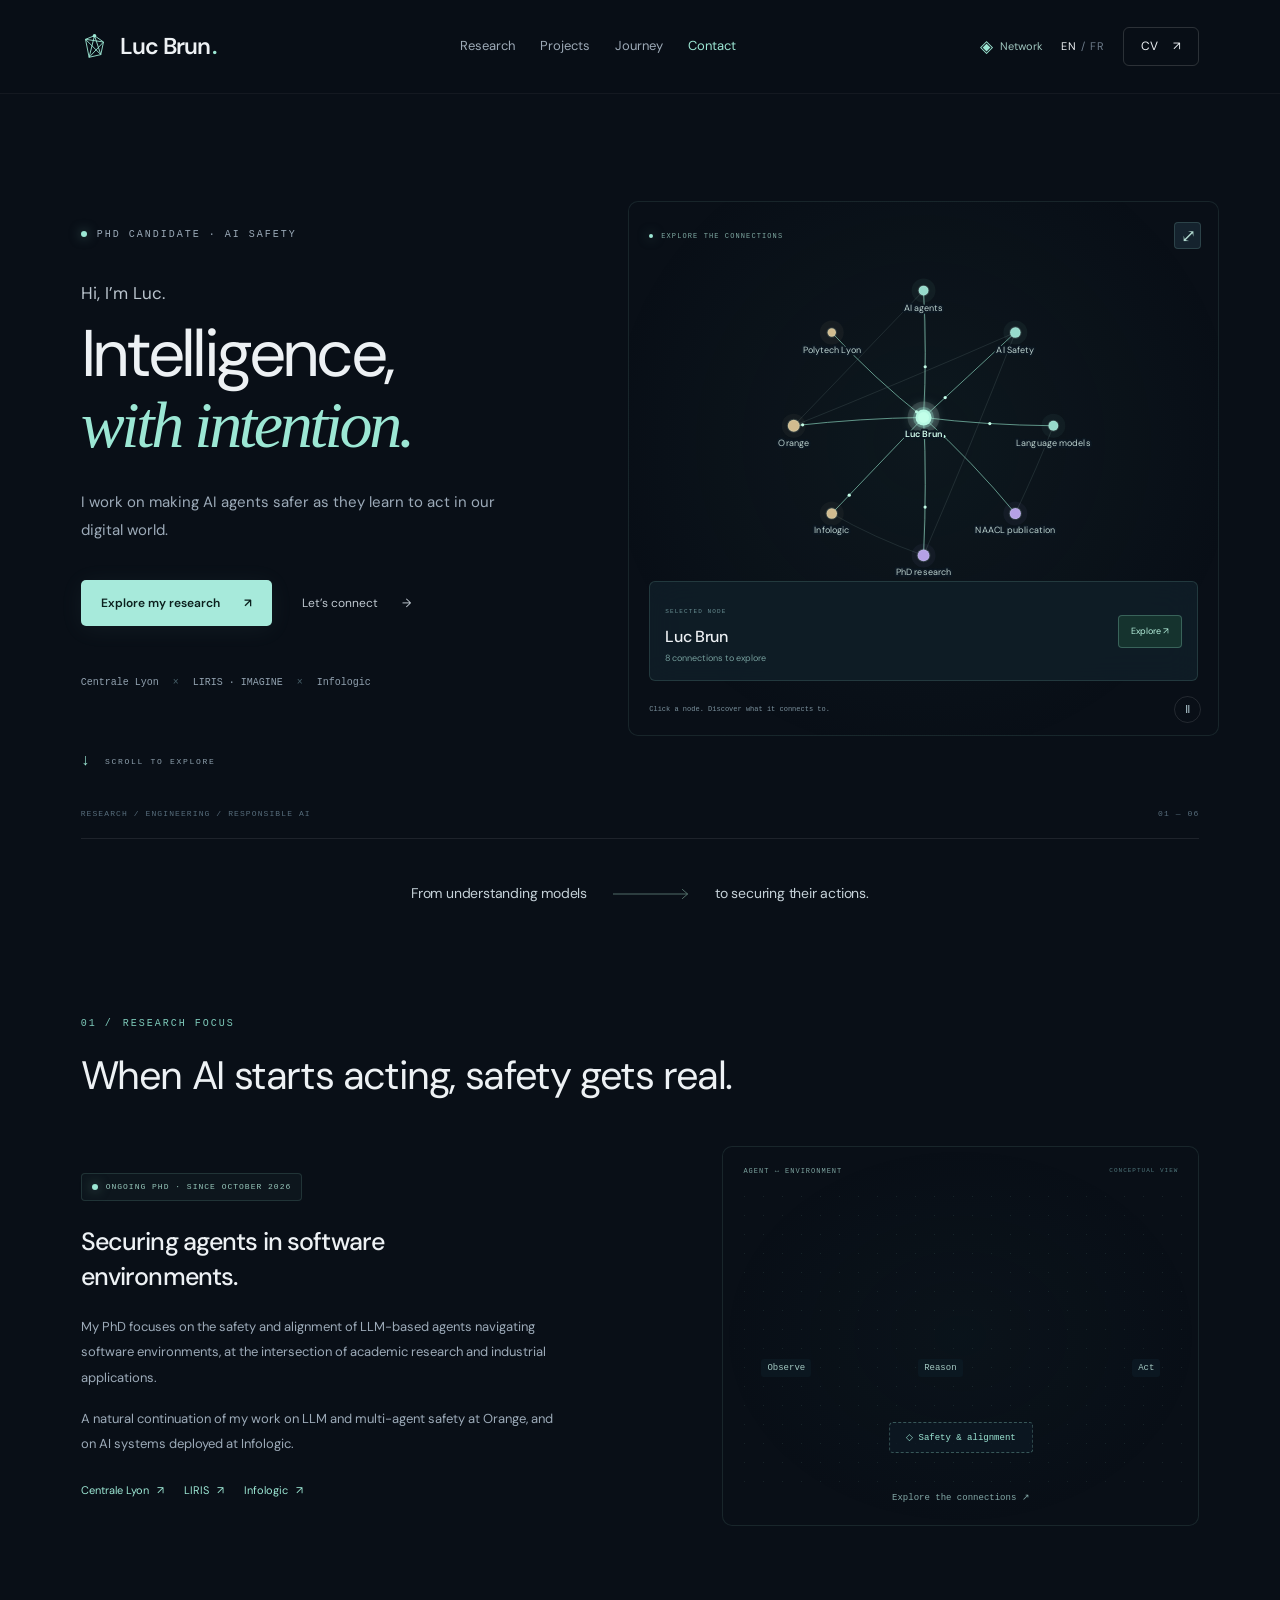
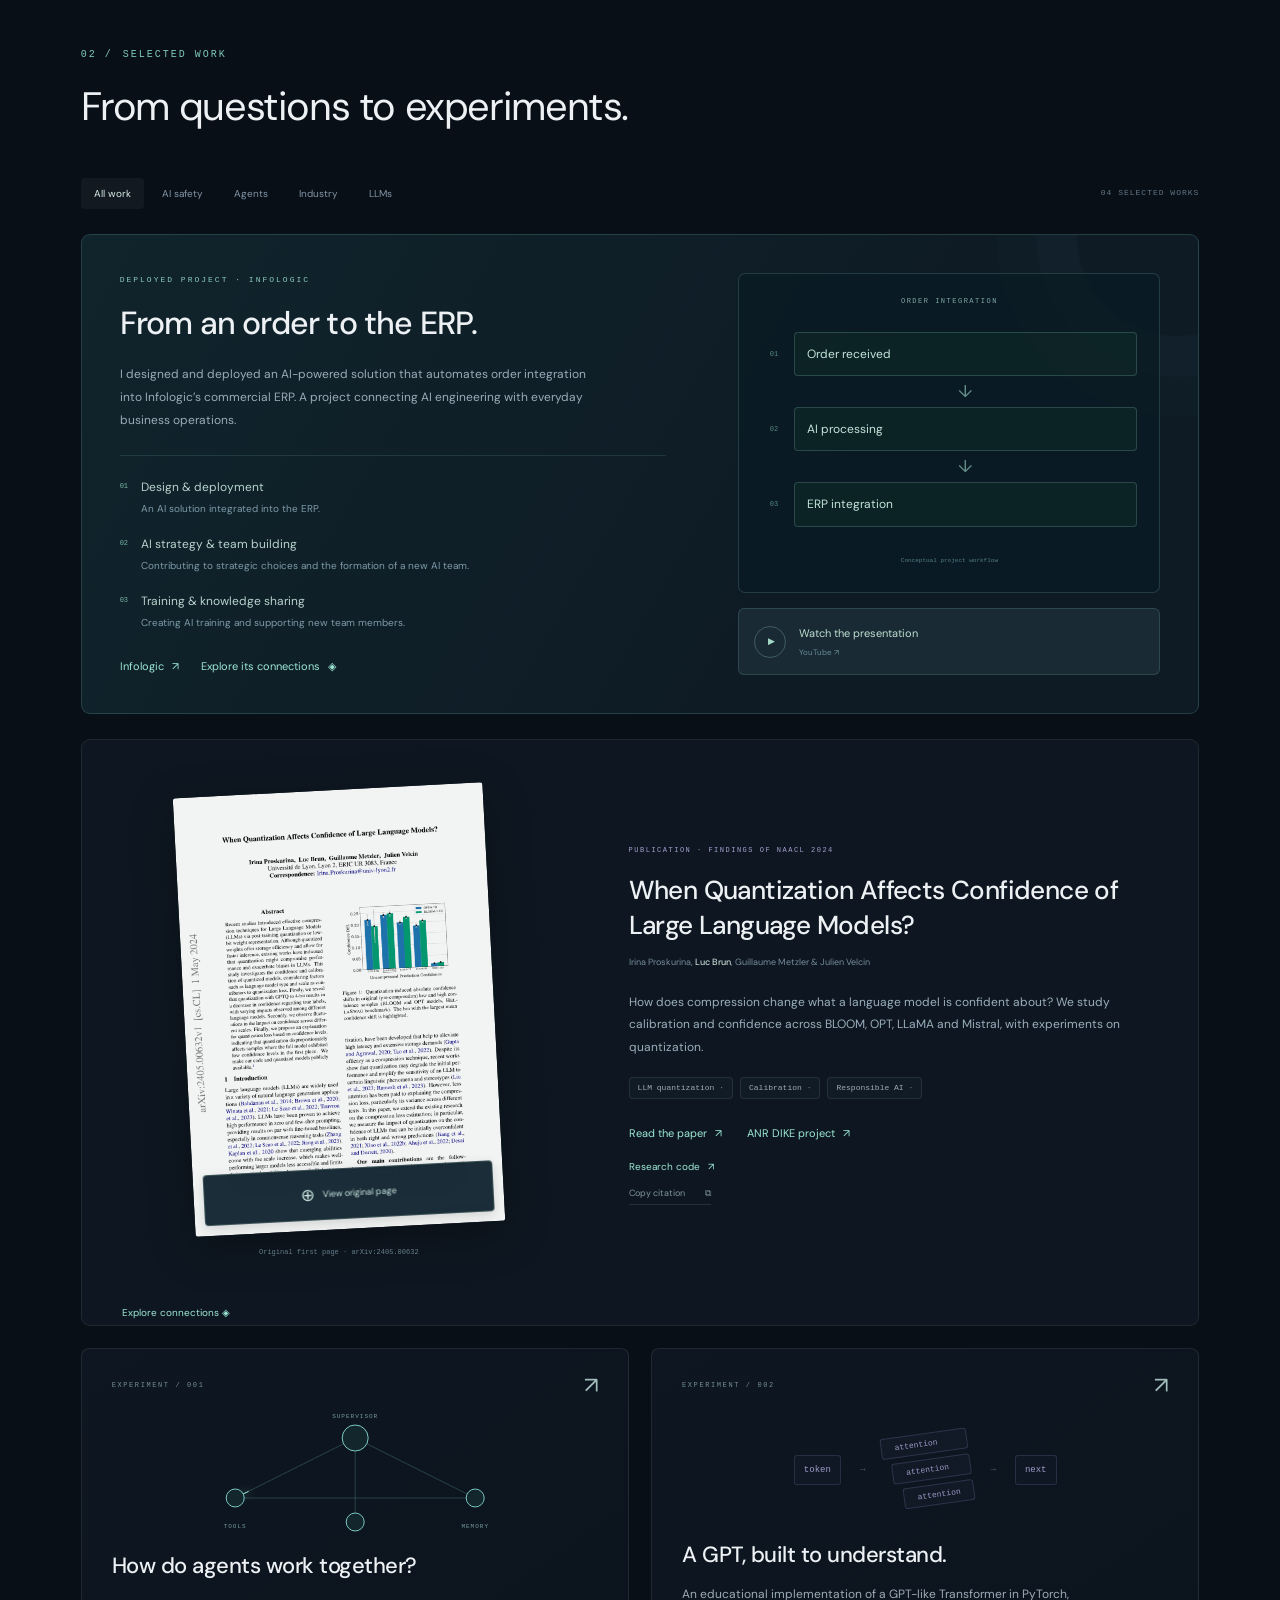
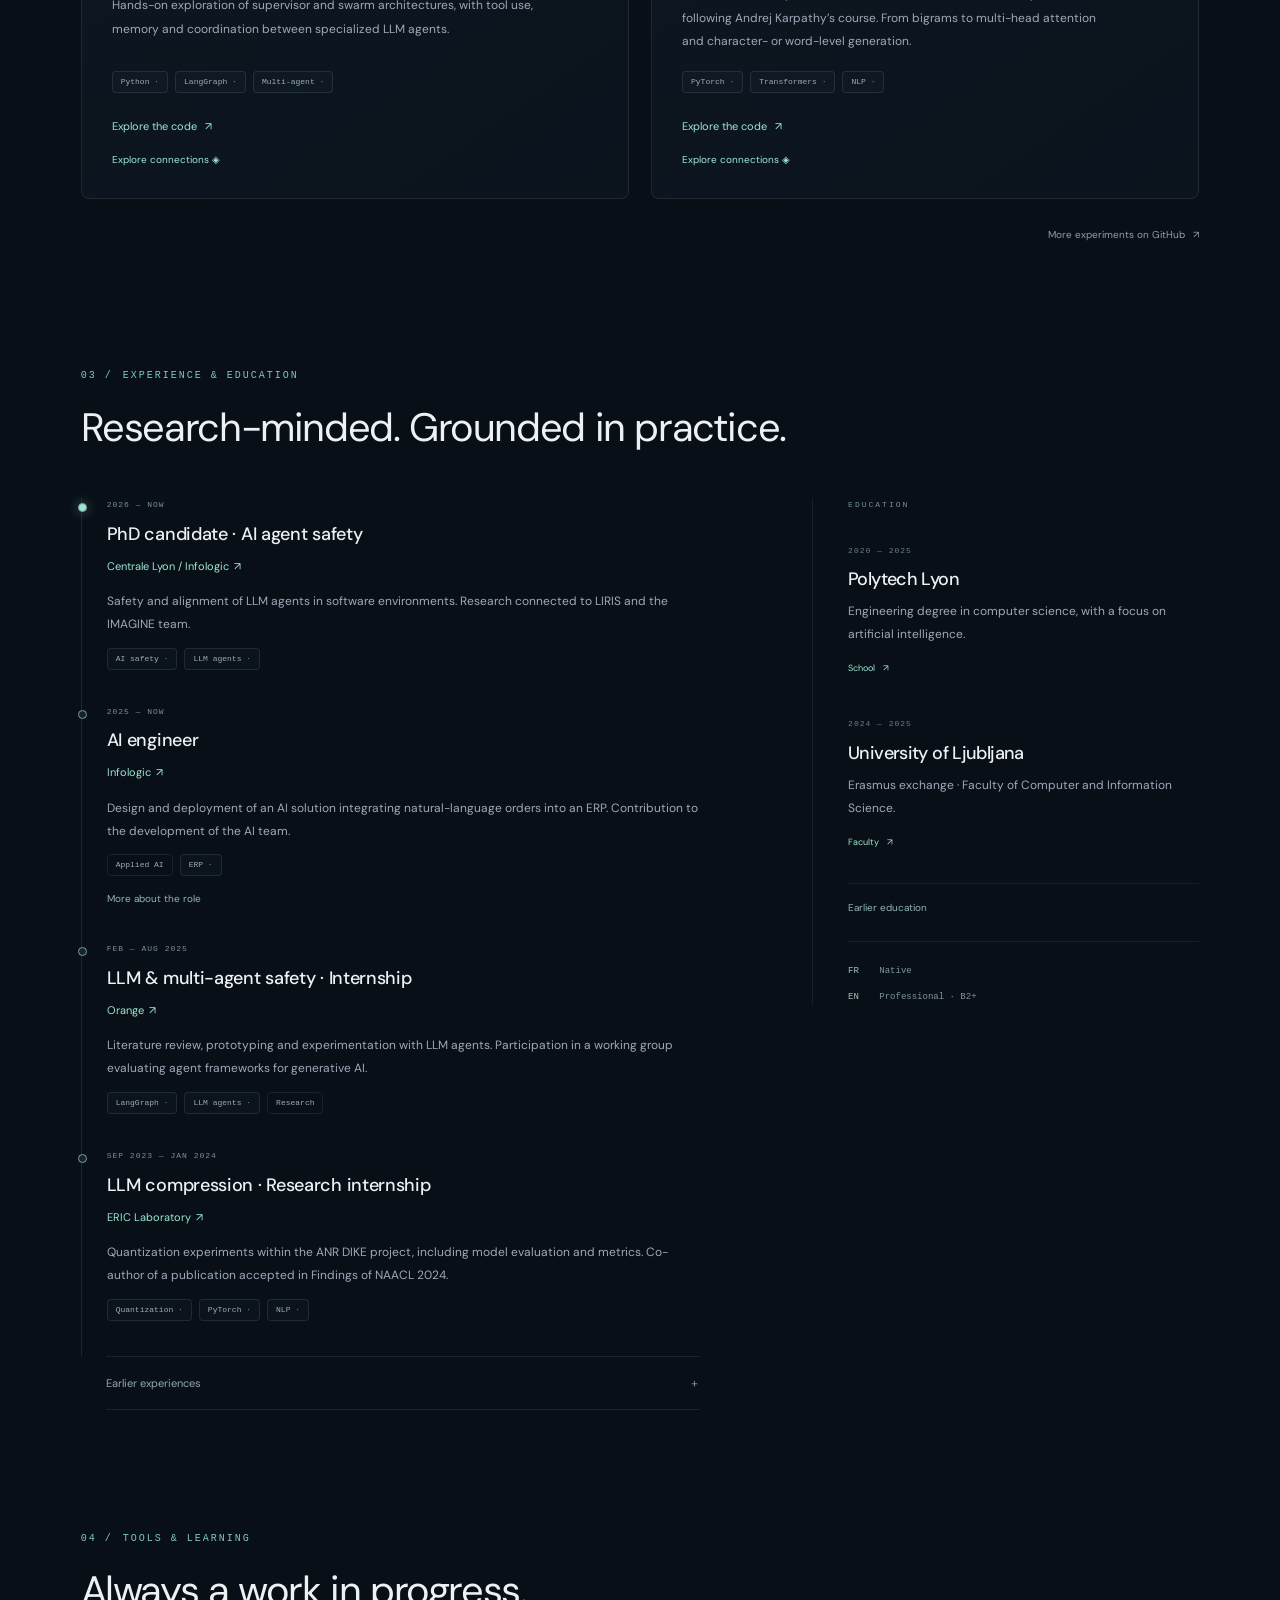
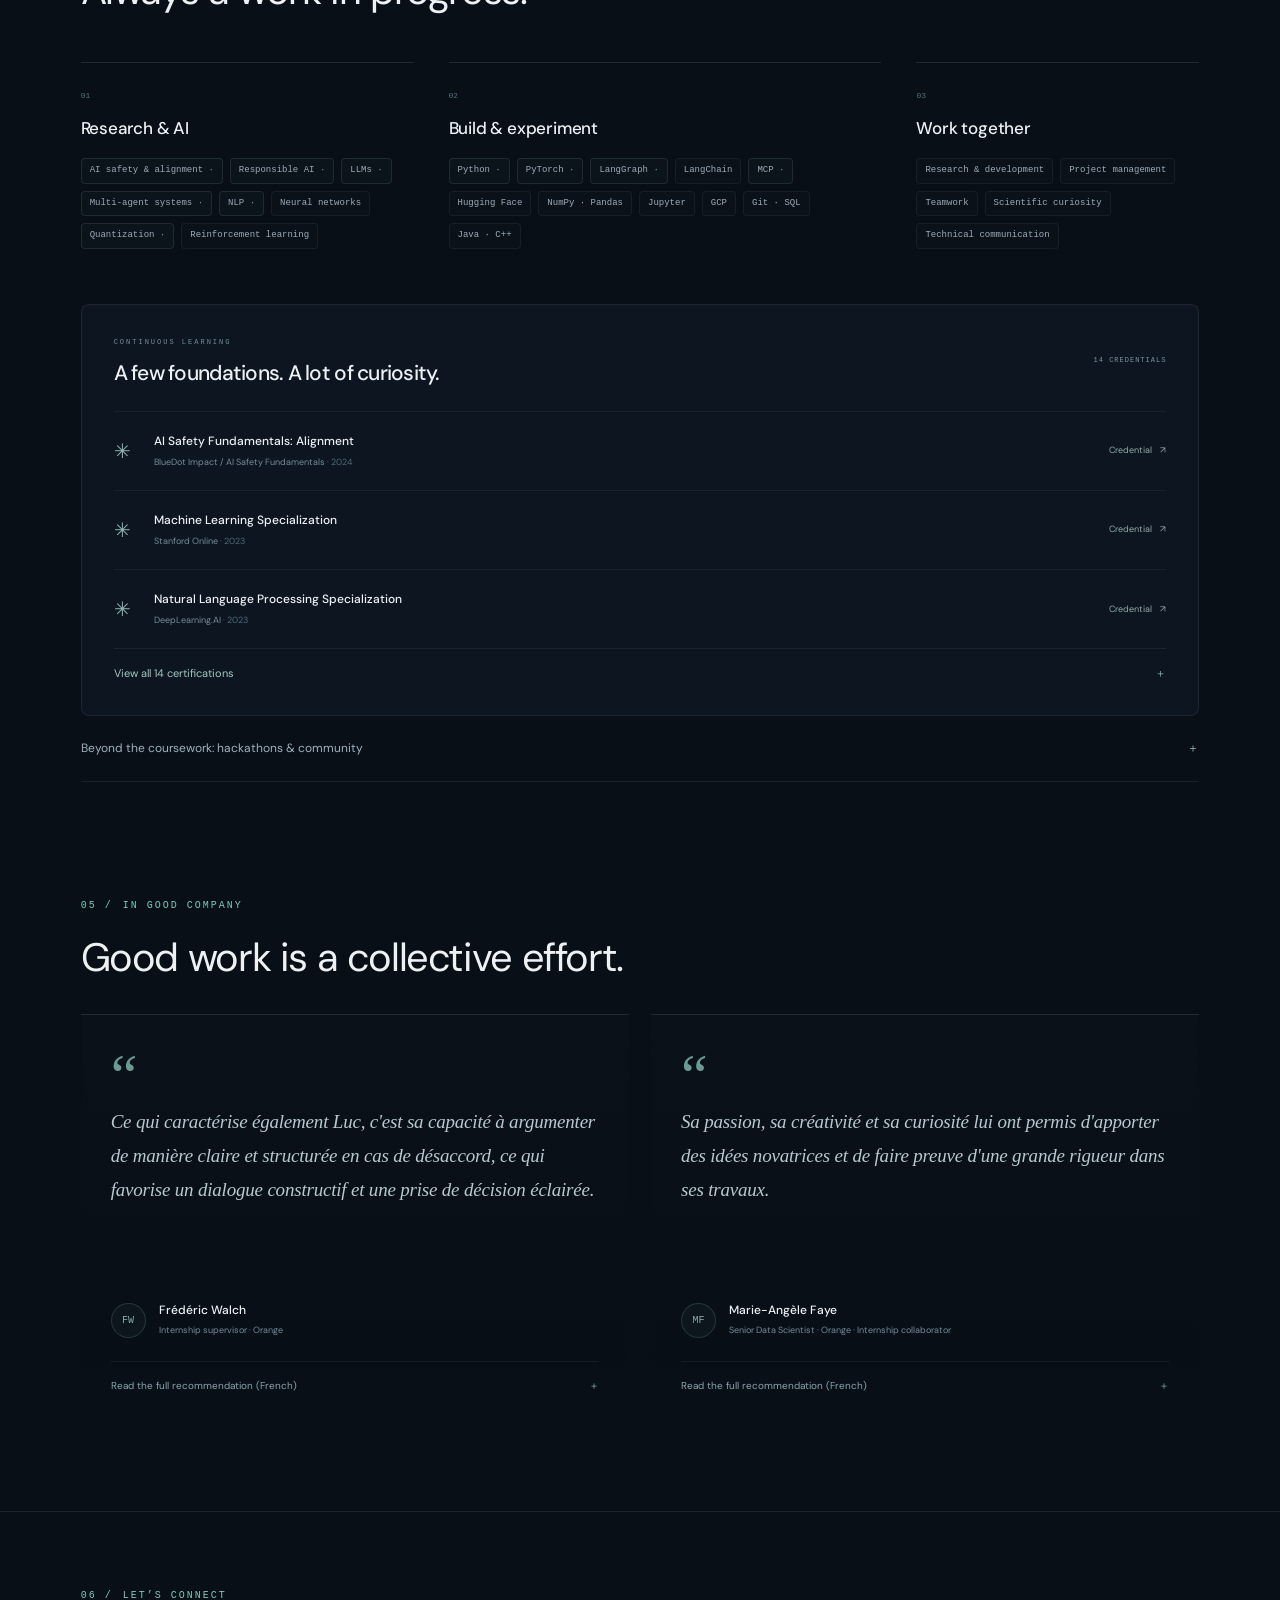
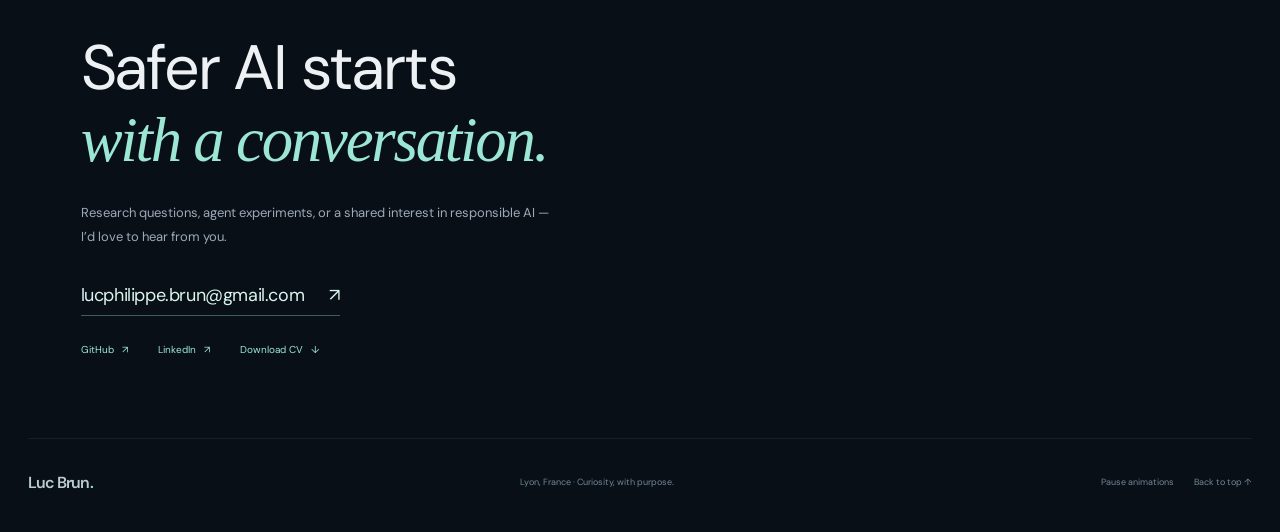
==== cv.html @ 3db10dae "Add a direct CV entry point to bypass the cached initial landing page" ====
<!doctype html><html lang="en"><head><meta charset="utf-8"><link rel="canonical" href="https://luckyluuuc.github.io/"><meta name="viewport" content="width=device-width, initial-scale=1"><meta name="theme-color" content="#090f17"><title>Luc Brun — AI Safety & Agent Research</title><meta name="description" content="Luc Brun, PhD candidate working on the safety and alignment of AI agents in software environments. Research, publications, projects and experience."><meta property="og:title" content="Luc Brun — AI Safety & Agent Research"><meta property="og:description" content="Exploring safer AI, from language models to agents acting in software environments."><meta property="og:type" content="website"><link rel="icon" type="image/svg+xml" href="./favicon.svg"><link rel="stylesheet" href="./style.css"><link rel="stylesheet" href="./network.css"><link rel="stylesheet" href="./knowledge.css"><script defer src="./app.js"></script><script defer src="./network.js"></script><script defer src="./knowledge-data.js"></script><script defer src="./knowledge.js"></script><script type="application/ld+json">{"@context":"https://schema.org","@type":"Person","name":"Luc Brun","jobTitle":"PhD candidate in AI agent safety","sameAs":["https://github.com/Luckyluuuc","https://www.linkedin.com/in/luc-brun/"],"email":"mailto:lucphilippe.brun@gmail.com","knowsAbout":["AI safety","Large language models","Multi-agent systems","Quantization"]}</script></head><body><a class="skip" href="#main"><span data-en="Skip to content" data-fr="Aller au contenu">Skip to content</span></a><div class="network-world" aria-hidden="true"><canvas id="network"></canvas></div><div class="reading-progress" aria-hidden="true"></div><header class="header"><a class="wordmark" href="#" aria-label="Luc Brun — home"><svg width="27" height="27" viewBox="0 0 30 30" aria-hidden="true"><path d="M5 7L15 3L25 10L22 24L9 27L5 7L22 24L15 3L9 27L25 10L5 7" fill="none" stroke="currentColor" stroke-width="1"/><circle cx="15" cy="3" r="2" fill="currentColor"/></svg> Luc Brun<span class="wordmark-dot">.</span></a><nav aria-label="Main navigation"><a href="#research"><span data-en="Research" data-fr="Recherche">Research</span></a><a href="#projects"><span data-en="Projects" data-fr="Projets">Projects</span></a><a href="#journey"><span data-en="Journey" data-fr="Parcours">Journey</span></a><a href="#contact"><span data-en="Contact" data-fr="Contact">Contact</span></a></nav><div class="header-actions"><button class="open-network header-network" type="button"><span aria-hidden="true">◈</span><span data-en="Network" data-fr="Réseau">Network</span></button><button id="language" class="language" aria-label="Passer en français">EN <span>/ FR</span></button><a class="small-cta" href="./Luc-Brun-CV.pdf" target="_blank" rel="noopener">CV <span aria-hidden="true">↗</span></a></div></header><main id="main">
<section class="hero" aria-labelledby="hero-title"><div class="hero-copy"><p class="eyebrow"><span class="status-dot"></span><span data-en="PHD CANDIDATE · AI SAFETY" data-fr="DOCTORANT · SÉCURITÉ DE L’IA">PHD CANDIDATE · AI SAFETY</span></p><p class="hero-intro"><span data-en="Hi, I’m Luc." data-fr="Bonjour, moi c’est Luc.">Hi, I’m Luc.</span></p><h1 id="hero-title"><span data-en="Intelligence," data-fr="L’intelligence,">Intelligence,</span><br><em><span data-en="with intention." data-fr="avec intention.">with intention.</span></em></h1><p class="hero-description" data-en="I work on making AI agents safer as they learn to act in our digital world." data-fr="Je travaille à rendre les agents IA plus sûrs lorsqu’ils agissent dans nos environnements numériques.">I work on making AI agents safer as they learn to act in our digital world.</p><div class="hero-buttons"><a class="button primary" href="#research"><span data-en="Explore my research" data-fr="Explorer mes travaux">Explore my research</span> <span aria-hidden="true">↗</span></a><a class="button quiet" href="#contact"><span data-en="Let’s connect" data-fr="Échangeons">Let’s connect</span> <span aria-hidden="true">→</span></a></div><div class="hero-affiliations"><span>Centrale Lyon</span><i>×</i><span>LIRIS · IMAGINE</span><i>×</i><span>Infologic</span></div></div>
<div class="network-stage knowledge-stage"><div class="knowledge-stage-top"><span class="status-dot"></span><span><span data-en="EXPLORE THE CONNECTIONS" data-fr="EXPLOREZ LES CONNEXIONS">EXPLORE THE CONNECTIONS</span></span><button class="open-network" type="button" aria-label="Expand knowledge graph">⤢</button></div><div id="inline-graph" class="knowledge-surface" data-surface="inline"></div><div class="inline-selection"><div><span class="mono"><span data-en="SELECTED NODE" data-fr="NŒUD SÉLECTIONNÉ">SELECTED NODE</span></span><h3 id="inline-node-title">Luc Brun</h3><p id="inline-node-count"></p></div><button class="open-network inline-open" type="button"><span data-en="Explore" data-fr="Explorer">Explore</span> ↗</button></div><div class="network-caption"><span><span data-en="Click a node. Discover what it connects to." data-fr="Cliquez sur un nœud. Découvrez ses connexions.">Click a node. Discover what it connects to.</span></span><button id="motion" type="button" aria-label="Pause animation" aria-pressed="false">Ⅱ</button></div></div><a class="scroll-cue" href="#research"><span aria-hidden="true">↓</span> <span data-en="SCROLL TO EXPLORE" data-fr="DÉFILER POUR EXPLORER">SCROLL TO EXPLORE</span></a><div class="hero-bottom"><span>RESEARCH / ENGINEERING / RESPONSIBLE AI</span><span>01 — 06</span></div></section>
<div class="identity-strip"><span><span data-en="From understanding models" data-fr="Comprendre les modèles">From understanding models</span></span><svg viewBox="0 0 110 20" aria-hidden="true"><path d="M0 10h108m-8-7 8 7-8 7"/></svg><span><span data-en="to securing their actions." data-fr="pour sécuriser leurs actions.">to securing their actions.</span></span></div>
<section id="research" class="section research"><div class="section-head reveal"><div><p class="eyebrow">01 / <span data-en="RESEARCH FOCUS" data-fr="AXE DE RECHERCHE">RESEARCH FOCUS</span></p><h2 data-en="When AI starts acting, safety gets real." data-fr="Quand l’IA agit, sa sécurité devient concrète.">When AI starts acting, safety gets real.</h2></div></div><div class="research-layout"><div class="research-text reveal"><div class="label-pill"><span class="status-dot"></span><span data-en="ONGOING PHD · SINCE OCTOBER 2026" data-fr="THÈSE EN COURS · DEPUIS OCTOBRE 2026">ONGOING PHD · SINCE OCTOBER 2026</span></div><h3 data-en="Securing agents in software environments." data-fr="Sécuriser les agents en environnement logiciel.">Securing agents in software environments.</h3><p data-en="My PhD focuses on the safety and alignment of LLM-based agents navigating software environments, at the intersection of academic research and industrial applications." data-fr="Ma thèse porte sur la sécurisation et l’alignement des agents LLM naviguant dans des environnements logiciels, à l’interface entre recherche académique et applications industrielles.">My PhD focuses on the safety and alignment of LLM-based agents navigating software environments, at the intersection of academic research and industrial applications.</p><p data-en="A natural continuation of my work on LLM and multi-agent safety at Orange, and on AI systems deployed at Infologic." data-fr="Elle prolonge mon travail sur la sécurité des agents et systèmes multi-agents chez Orange, ainsi que sur les solutions IA déployées chez Infologic.">A natural continuation of my work on LLM and multi-agent safety at Orange, and on AI systems deployed at Infologic.</p><div class="research-links"><a class="text-link" href="https://www.ec-lyon.fr/" target="_blank" rel="noopener noreferrer">Centrale Lyon<span aria-hidden="true"> ↗</span></a><a class="text-link" href="https://liris.cnrs.fr/" target="_blank" rel="noopener noreferrer">LIRIS<span aria-hidden="true"> ↗</span></a><a class="text-link" href="https://www.infologic.fr/" target="_blank" rel="noopener noreferrer">Infologic<span aria-hidden="true"> ↗</span></a></div></div><div class="research-network reveal" role="group" aria-label="Research: the relationship between observation, reasoning, action and safety"><div class="research-network-top"><span>AGENT ↔ ENVIRONMENT</span><span data-en="CONCEPTUAL VIEW" data-fr="VUE CONCEPTUELLE">CONCEPTUAL VIEW</span></div><div class="research-net-label net-label-a"><span data-en="Observe" data-fr="Observer">Observe</span></div><div class="research-net-label net-label-b"><span data-en="Reason" data-fr="Raisonner">Reason</span></div><div class="research-net-label net-label-c"><span data-en="Act" data-fr="Agir">Act</span></div><div class="research-net-safety">◇ <span data-en="Safety &amp; alignment" data-fr="Sécurité &amp; alignement">Safety &amp; alignment</span></div><button class="open-network research-explore" type="button"><span data-en="Explore the connections" data-fr="Explorer les connexions">Explore the connections</span> ↗</button></div></div></section>
<section id="projects" class="section works"><div class="section-head reveal"><div><p class="eyebrow">02 / <span data-en="SELECTED WORK" data-fr="TRAVAUX CHOISIS">SELECTED WORK</span></p><h2 data-en="From questions to experiments." data-fr="Des questions aux expériences.">From questions to experiments.</h2></div></div><div class="work-toolbar"><div class="filters" role="group" aria-label="Filter selected work"><button class="filter active" data-filter="all" aria-pressed="true"><span data-en="All work" data-fr="Tout">All work</span></button><button class="filter" data-filter="safety" aria-pressed="false">AI safety</button><button class="filter" data-filter="agents" aria-pressed="false"><span data-en="Agents" data-fr="Agents">Agents</span></button><button class="filter" data-filter="industry" aria-pressed="false"><span data-en="Industry" data-fr="Industrie">Industry</span></button><button class="filter" data-filter="models" aria-pressed="false">LLMs</button></div><span class="mono work-count" aria-live="polite">04 <span data-en="SELECTED WORKS" data-fr="TRAVAUX CHOISIS">SELECTED WORKS</span></span></div><article id="project-infologic" class="industry-feature work-item reveal" data-topics="industry" data-knowledge-node="orders"><div class="industry-copy"><p class="eyebrow"><span data-en="DEPLOYED PROJECT · INFOLOGIC" data-fr="PROJET DÉPLOYÉ · INFOLOGIC">DEPLOYED PROJECT · INFOLOGIC</span></p><h3><span data-en="From an order to the ERP." data-fr="De la commande à l’ERP.">From an order to the ERP.</span></h3><p data-en="I designed and deployed an AI-powered solution that automates order integration into Infologic’s commercial ERP. A project connecting AI engineering with everyday business operations." data-fr="J’ai conçu et déployé une solution d’intégration automatisée de commandes par IA dans l’ERP commercialisé par Infologic. Un projet qui relie ingénierie IA et usages métier concrets.">I designed and deployed an AI-powered solution that automates order integration into Infologic’s commercial ERP. A project connecting AI engineering with everyday business operations.</p><div class="industry-contributions"><div><span>01</span><p><span data-en="Design &amp; deployment" data-fr="Conception &amp; déploiement">Design &amp; deployment</span><small><span data-en="An AI solution integrated into the ERP." data-fr="Une solution IA intégrée à l’ERP.">An AI solution integrated into the ERP.</span></small></p></div><div><span>02</span><p><span data-en="AI strategy &amp; team building" data-fr="Stratégie IA &amp; structuration d’équipe">AI strategy &amp; team building</span><small><span data-en="Contributing to strategic choices and the formation of a new AI team." data-fr="Participation aux choix stratégiques et à la structuration d’une nouvelle équipe IA.">Contributing to strategic choices and the formation of a new AI team.</span></small></p></div><div><span>03</span><p><span data-en="Training &amp; knowledge sharing" data-fr="Formation &amp; transmission">Training &amp; knowledge sharing</span><small><span data-en="Creating AI training and supporting new team members." data-fr="Création de formations IA et accompagnement des nouveaux arrivants.">Creating AI training and supporting new team members.</span></small></p></div></div><div class="work-links"><a class="text-link" href="https://www.infologic.fr/" target="_blank" rel="noopener noreferrer"><span data-en="Infologic" data-fr="Infologic">Infologic</span> ↗</a><button class="text-link knowledge-link" type="button" data-knowledge-node="orders"><span data-en="Explore its connections" data-fr="Explorer ses connexions">Explore its connections</span> ◈</button></div></div><div class="industry-media"><div class="order-flow" aria-label="Conceptual workflow: order, AI processing, ERP"><p class="mono"><span data-en="ORDER INTEGRATION" data-fr="INTÉGRATION DE COMMANDES">ORDER INTEGRATION</span></p><div><span>01</span><strong><span data-en="Order received" data-fr="Commande reçue">Order received</span></strong><i>↓</i><span>02</span><strong><span data-en="AI processing" data-fr="Traitement IA">AI processing</span></strong><i>↓</i><span>03</span><strong><span data-en="ERP integration" data-fr="Intégration ERP">ERP integration</span></strong></div><small><span data-en="Conceptual project workflow" data-fr="Schéma de principe du projet">Conceptual project workflow</span></small></div><a class="industry-video" href="https://youtu.be/15m_qlY7JE4" target="_blank" rel="noopener noreferrer"><span class="video-play" aria-hidden="true">▶</span><div><strong><span data-en="Watch the presentation" data-fr="Voir la présentation">Watch the presentation</span></strong><small>YouTube ↗</small></div></a></div></article><article id="publication" class="publication work-item reveal" data-topics="models safety"><div class="paper-original"><button class="paper-preview" type="button" aria-haspopup="dialog"><img src="./publication-first-page.png" width="1012" height="1432" loading="lazy" alt="Actual first page of When Quantization Affects Confidence of Large Language Models, with title, authors, abstract and Figure 1."><span class="paper-zoom"><span aria-hidden="true">⊕</span> <span data-en="View original page" data-fr="Agrandir la page originale">View original page</span></span></button><p><span data-en="Original first page · arXiv:2405.00632" data-fr="Première page originale · arXiv:2405.00632">Original first page · arXiv:2405.00632</span></p></div><div class="publication-copy"><p class="eyebrow"><span data-en="PUBLICATION · FINDINGS OF NAACL 2024" data-fr="PUBLICATION · FINDINGS OF NAACL 2024">PUBLICATION · FINDINGS OF NAACL 2024</span></p><h3>When Quantization Affects Confidence of Large Language Models?</h3><p class="authors">Irina Proskurina, <strong>Luc Brun</strong>, Guillaume Metzler & Julien Velcin</p><p data-en="How does compression change what a language model is confident about? We study calibration and confidence across BLOOM, OPT, LLaMA and Mistral, with experiments on quantization." data-fr="Comment la compression modifie-t-elle la confiance d’un modèle de langage ? Nous étudions la calibration et la confiance de BLOOM, OPT, LLaMA et Mistral à travers des expériences de quantification.">How does compression change what a language model is confident about? We study calibration and confidence across BLOOM, OPT, LLaMA and Mistral, with experiments on quantization.</p><div class="tags"><span>LLM quantization</span><span>Calibration</span><span>Responsible AI</span></div><div class="work-links"><a class="text-link" href="https://arxiv.org/abs/2405.00632" target="_blank" rel="noopener noreferrer"><span data-en="Read the paper" data-fr="Lire la publication">Read the paper</span><span aria-hidden="true"> ↗</span></a><a class="text-link" href="https://www.anr-dike.fr/" target="_blank" rel="noopener noreferrer"><span data-en="ANR DIKE project" data-fr="Projet ANR DIKE">ANR DIKE project</span><span aria-hidden="true"> ↗</span></a></div><a class="text-link paper-code-link" href="https://github.com/upunaprosk/quantized-lm-confidence" target="_blank" rel="noopener noreferrer"><span data-en="Research code" data-fr="Code de recherche">Research code</span> ↗</a><button class="citation-button" id="copy-citation"><span data-en="Copy citation" data-fr="Copier la référence">Copy citation</span> <span aria-hidden="true">⧉</span></button><span id="citation-status" class="sr-only" aria-live="polite"></span></div></article><div class="project-grid"><article id="project-agents" class="project work-item reveal" data-topics="agents safety"><div class="project-top"><span class="mono">EXPERIMENT / 001</span><span class="project-symbol">↗</span></div><div class="mini-graph" aria-hidden="true"><svg viewBox="0 0 400 145"><path d="M80 95L200 35L320 95M80 95H320M200 35V119"/><path class="graph-pulse" d="M80 95L200 35L320 95"/><circle cx="200" cy="35" r="13"/><circle cx="80" cy="95" r="9"/><circle cx="320" cy="95" r="9"/><circle cx="200" cy="119" r="9"/><text x="200" y="15">SUPERVISOR</text><text x="80" y="125">TOOLS</text><text x="320" y="125">MEMORY</text></svg></div><h3 data-en="How do agents work together?" data-fr="Comment les agents coopèrent-ils ?">How do agents work together?</h3><p data-en="Hands-on exploration of supervisor and swarm architectures, with tool use, memory and coordination between specialized LLM agents." data-fr="Exploration pratique des architectures superviseur et swarm, de l’usage d’outils, de la mémoire et de la coordination entre agents LLM spécialisés.">Hands-on exploration of supervisor and swarm architectures, with tool use, memory and coordination between specialized LLM agents.</p><div class="tags"><span>Python</span><span>LangGraph</span><span>Multi-agent</span></div><a class="text-link" href="https://github.com/Luckyluuuc/multi-agent-langgraph-xp" target="_blank" rel="noopener noreferrer"><span data-en="Explore the code" data-fr="Explorer le code">Explore the code</span><span aria-hidden="true"> ↗</span></a></article><article id="project-gpt" class="project work-item reveal" data-topics="models"><div class="project-top"><span class="mono">EXPERIMENT / 002</span><span class="project-symbol">↗</span></div><div class="token-visual" aria-hidden="true"><span>token</span><i>→</i><div class="attention-stack"><b>attention</b><b>attention</b><b>attention</b></div><i>→</i><span>next</span></div><h3 data-en="A GPT, built to understand." data-fr="Construire un GPT pour comprendre.">A GPT, built to understand.</h3><p data-en="An educational implementation of a GPT-like Transformer in PyTorch, following Andrej Karpathy’s course. From bigrams to multi-head attention and character- or word-level generation." data-fr="Une implémentation pédagogique d’un Transformer de type GPT en PyTorch, à partir du cours d’Andrej Karpathy. Des bigrammes à l’attention multi-têtes et à la génération par caractères ou par mots.">An educational implementation of a GPT-like Transformer in PyTorch, following Andrej Karpathy’s course. From bigrams to multi-head attention and character- or word-level generation.</p><div class="tags"><span>PyTorch</span><span>Transformers</span><span>NLP</span></div><a class="text-link" href="https://github.com/Luckyluuuc/GPTmodel" target="_blank" rel="noopener noreferrer"><span data-en="Explore the code" data-fr="Explorer le code">Explore the code</span><span aria-hidden="true"> ↗</span></a></article></div><p class="more-work"><a class="text-link" href="https://github.com/Luckyluuuc" target="_blank" rel="noopener noreferrer"><span data-en="More experiments on GitHub" data-fr="Autres expérimentations sur GitHub">More experiments on GitHub</span><span aria-hidden="true"> ↗</span></a></p></section>
<section id="journey" class="section journey"><div class="section-head reveal"><div><p class="eyebrow">03 / <span data-en="EXPERIENCE &amp; EDUCATION" data-fr="EXPÉRIENCE &amp; FORMATION">EXPERIENCE &amp; EDUCATION</span></p><h2 data-en="Research-minded. Grounded in practice." data-fr="L’esprit recherche. L’expérience du terrain.">Research-minded. Grounded in practice.</h2></div></div><div class="journey-layout"><div class="timeline"><article id="experience-phd" class="timeline-item reveal"><div class="timeline-date"><span data-en="2026 — NOW" data-fr="2026 — AUJ.">2026 — NOW</span></div><div class="timeline-body"><h3><span data-en="PhD candidate · AI agent safety" data-fr="Doctorant · Sécurité des agents IA">PhD candidate · AI agent safety</span></h3><a class="organization" href="https://www.ec-lyon.fr/" target="_blank" rel="noopener noreferrer">Centrale Lyon / Infologic<span aria-hidden="true"> ↗</span></a><p><span data-en="Safety and alignment of LLM agents in software environments. Research connected to LIRIS and the IMAGINE team." data-fr="Sécurisation et alignement des agents LLM en environnement logiciel. Recherche en lien avec le LIRIS et l’équipe IMAGINE.">Safety and alignment of LLM agents in software environments. Research connected to LIRIS and the IMAGINE team.</span></p><div class="tags"><span>AI safety</span><span>LLM agents</span></div></div></article><article id="experience-infologic" class="timeline-item reveal"><div class="timeline-date"><span data-en="2025 — NOW" data-fr="2025 — AUJ.">2025 — NOW</span></div><div class="timeline-body"><h3><span data-en="AI engineer" data-fr="Ingénieur IA">AI engineer</span></h3><a class="organization" href="https://www.infologic.fr/" target="_blank" rel="noopener noreferrer">Infologic<span aria-hidden="true"> ↗</span></a><p><span data-en="Design and deployment of an AI solution integrating natural-language orders into an ERP. Contribution to the development of the AI team." data-fr="Conception et déploiement d’une solution IA d’intégration de commandes en langage naturel dans un ERP. Contribution à la structuration de l’équipe IA.">Design and deployment of an AI solution integrating natural-language orders into an ERP. Contribution to the development of the AI team.</span></p><div class="tags"><span>Applied AI</span><span>ERP</span></div><details><summary><span data-en="More about the role" data-fr="Détails du poste">More about the role</span></summary><p><span data-en="Participation in strategic AI decisions, creation of internal AI training and onboarding support for new team members." data-fr="Participation aux choix stratégiques en IA, création de formations internes et accompagnement des nouveaux arrivants.">Participation in strategic AI decisions, creation of internal AI training and onboarding support for new team members.</span></p></details></div></article><article id="experience-orange" class="timeline-item reveal"><div class="timeline-date"><span data-en="FEB — AUG 2025" data-fr="FÉV. — AOÛT 2025">FEB — AUG 2025</span></div><div class="timeline-body"><h3><span data-en="LLM &amp; multi-agent safety · Internship" data-fr="Sécurité des LLM et multi-agents · Stage">LLM &amp; multi-agent safety · Internship</span></h3><a class="organization" href="https://www.orange.com/" target="_blank" rel="noopener noreferrer">Orange<span aria-hidden="true"> ↗</span></a><p><span data-en="Literature review, prototyping and experimentation with LLM agents. Participation in a working group evaluating agent frameworks for generative AI." data-fr="Veille scientifique, prototypage et expérimentation sur les agents LLM. Participation à un groupe de travail évaluant les frameworks d’agents pour l’IA générative.">Literature review, prototyping and experimentation with LLM agents. Participation in a working group evaluating agent frameworks for generative AI.</span></p><div class="tags"><span>LangGraph</span><span>LLM agents</span><span>Research</span></div></div></article><article id="experience-eric" class="timeline-item reveal"><div class="timeline-date"><span data-en="SEP 2023 — JAN 2024" data-fr="SEPT. 2023 — JANV. 2024">SEP 2023 — JAN 2024</span></div><div class="timeline-body"><h3><span data-en="LLM compression · Research internship" data-fr="Compression des LLM · Stage de recherche">LLM compression · Research internship</span></h3><a class="organization" href="https://eric.univ-lyon2.fr/" target="_blank" rel="noopener noreferrer">ERIC Laboratory<span aria-hidden="true"> ↗</span></a><p><span data-en="Quantization experiments within the ANR DIKE project, including model evaluation and metrics. Co-author of a publication accepted in Findings of NAACL 2024." data-fr="Expériences de quantification dans le projet ANR DIKE, avec évaluation des modèles et calcul de métriques. Co-auteur d’une publication acceptée dans Findings of NAACL 2024.">Quantization experiments within the ANR DIKE project, including model evaluation and metrics. Co-author of a publication accepted in Findings of NAACL 2024.</span></p><div class="tags"><span>Quantization</span><span>PyTorch</span><span>NLP</span></div></div></article><details class="earlier"><summary><span data-en="Earlier experiences" data-fr="Expériences complémentaires">Earlier experiences</span> <span>＋</span></summary><div class="earlier-content"><h4>LMFA · Centrale Lyon — 2021</h4><p><span data-en="Helped prepare a new practical teaching session for engineering students." data-fr="Aide à la préparation d’un nouveau travail pratique pour les élèves ingénieurs.">Helped prepare a new practical teaching session for engineering students.</span></p><h4>digiSchool — 2018</h4><p><span data-en="Observation internship: software development and digital educational content." data-fr="Stage d’observation : développement logiciel et création de contenus pédagogiques numériques.">Observation internship: software development and digital educational content.</span></p><h4>France 3 — 2017</h4><p><span data-en="Observation of the production of local television news reports." data-fr="Observation de la réalisation de reportages pour le journal télévisé local.">Observation of the production of local television news reports.</span></p></div></details></div><aside class="education reveal"><p class="eyebrow"><span data-en="EDUCATION" data-fr="FORMATION">EDUCATION</span></p><div class="education-item"><span class="mono">2020 — 2025</span><h3>Polytech Lyon</h3><p><span data-en="Engineering degree in computer science, with a focus on artificial intelligence." data-fr="Diplôme d’ingénieur en informatique, spécialisation intelligence artificielle.">Engineering degree in computer science, with a focus on artificial intelligence.</span></p><a class="text-link" href="https://polytech.univ-lyon1.fr/" target="_blank" rel="noopener noreferrer"><span data-en="School" data-fr="École">School</span><span aria-hidden="true"> ↗</span></a></div><div class="education-item"><span class="mono">2024 — 2025</span><h3>University of Ljubljana</h3><p><span data-en="Erasmus exchange · Faculty of Computer and Information Science." data-fr="Échange Erasmus · Faculté d’informatique et des sciences de l’information.">Erasmus exchange · Faculty of Computer and Information Science.</span></p><a class="text-link" href="https://www.fri.uni-lj.si/en" target="_blank" rel="noopener noreferrer"><span data-en="Faculty" data-fr="Faculté">Faculty</span><span aria-hidden="true"> ↗</span></a></div><details><summary><span data-en="Earlier education" data-fr="Formation précédente">Earlier education</span></summary><p><span data-en="Scientific baccalaureate, engineering sciences · European English section. Lycée Germaine Tillion, 2017–2020." data-fr="Baccalauréat scientifique, sciences de l’ingénieur · Section européenne anglais. Lycée Germaine Tillion, 2017–2020.">Scientific baccalaureate, engineering sciences · European English section. Lycée Germaine Tillion, 2017–2020.</span></p></details><div class="languages"><span>FR <b><span data-en="Native" data-fr="Langue maternelle">Native</span></b></span><span>EN <b><span data-en="Professional · B2+" data-fr="Professionnel · B2+">Professional · B2+</span></b></span></div></aside></div></section>
<section id="toolkit" class="section toolkit"><div class="section-head reveal"><div><p class="eyebrow">04 / <span data-en="TOOLS &amp; LEARNING" data-fr="COMPÉTENCES &amp; APPRENTISSAGE">TOOLS &amp; LEARNING</span></p><h2 data-en="Always a work in progress." data-fr="Toujours en exploration.">Always a work in progress.</h2></div></div><div class="skill-groups reveal"><div class="skill-group"><span class="mono">01</span><h3><span data-en="Research &amp; AI" data-fr="Recherche &amp; IA">Research &amp; AI</span></h3><div class="tags"><span>AI safety &amp; alignment</span><span>Responsible AI</span><span>LLMs</span><span>Multi-agent systems</span><span>NLP</span><span>Neural networks</span><span>Quantization</span><span>Reinforcement learning</span></div></div><div class="skill-group"><span class="mono">02</span><h3><span data-en="Build &amp; experiment" data-fr="Développement &amp; expérimentation">Build &amp; experiment</span></h3><div class="tags"><span>Python</span><span>PyTorch</span><span>LangGraph</span><span>LangChain</span><span>MCP</span><span>Hugging Face</span><span>NumPy · Pandas</span><span>Jupyter</span><span>GCP</span><span>Git · SQL</span><span>Java · C++</span></div></div><div class="skill-group"><span class="mono">03</span><h3><span data-en="Work together" data-fr="Travail collectif">Work together</span></h3><div class="tags"><span>Research &amp; development</span><span>Project management</span><span>Teamwork</span><span>Scientific curiosity</span><span>Technical communication</span></div></div></div><div class="certifications reveal"><div class="cert-heading"><div><p class="eyebrow"><span data-en="CONTINUOUS LEARNING" data-fr="FORMATION CONTINUE">CONTINUOUS LEARNING</span></p><h3><span data-en="A few foundations. A lot of curiosity." data-fr="Des bases solides. Beaucoup de curiosité.">A few foundations. A lot of curiosity.</span></h3></div><span class="mono">14 <span data-en="CREDENTIALS" data-fr="CERTIFICATIONS">CREDENTIALS</span></span></div><div id="cert-bluedot" class="cert-row"><span class="cert-icon" aria-hidden="true">✳</span><div><h4>AI Safety Fundamentals: Alignment</h4><p>BlueDot Impact / AI Safety Fundamentals <span>· 2024</span></p></div><a class="text-link" href="https://course.bluedot.org/certification?id=recHPfcS8F6F5Jn37" target="_blank" rel="noopener noreferrer"><span data-en="Credential" data-fr="Justificatif">Credential</span><span aria-hidden="true"> ↗</span></a></div><div id="cert-ml" class="cert-row"><span class="cert-icon" aria-hidden="true">✳</span><div><h4>Machine Learning Specialization</h4><p>Stanford Online <span>· 2023</span></p></div><a class="text-link" href="https://www.coursera.org/account/accomplishments/specialization/JLS97MJ6S86A" target="_blank" rel="noopener noreferrer"><span data-en="Credential" data-fr="Justificatif">Credential</span><span aria-hidden="true"> ↗</span></a></div><div id="cert-nlp" class="cert-row"><span class="cert-icon" aria-hidden="true">✳</span><div><h4>Natural Language Processing Specialization</h4><p>DeepLearning.AI <span>· 2023</span></p></div><a class="text-link" href="https://www.coursera.org/account/accomplishments/specialization/G8S9V3PVWDHX" target="_blank" rel="noopener noreferrer"><span data-en="Credential" data-fr="Justificatif">Credential</span><span aria-hidden="true"> ↗</span></a></div><details class="all-certs"><summary><span data-en="View all 14 certifications" data-fr="Voir les 14 certifications">View all 14 certifications</span> <span>＋</span></summary><div class="cert-row"><span class="cert-icon" aria-hidden="true">✳</span><div><h4>Participation — AI Safety Fundamentals</h4><p>AI Safety Collab by ENAIS <span>· 2024</span></p></div><a class="text-link" href="https://www.linkedin.com/in/luc-brun/details/certifications/" target="_blank" rel="noopener noreferrer"><span data-en="LinkedIn" data-fr="LinkedIn">LinkedIn</span><span aria-hidden="true"> ↗</span></a></div><div class="cert-row"><span class="cert-icon" aria-hidden="true">✳</span><div><h4>Bridging the Gap — Critical Questions for AI</h4><p>Hasso Plattner Institute · Hackathon &amp; Ideathon <span>· 2024</span></p></div><a class="text-link" href="https://www.linkedin.com/in/luc-brun/details/certifications/" target="_blank" rel="noopener noreferrer"><span data-en="LinkedIn" data-fr="LinkedIn">LinkedIn</span><span aria-hidden="true"> ↗</span></a></div><div class="cert-row"><span class="cert-icon" aria-hidden="true">✳</span><div><h4>Unsupervised Learning, Recommenders, Reinforcement Learning</h4><p>Stanford Online <span>· 2023</span></p></div><a class="text-link" href="https://www.coursera.org/account/accomplishments/verify/MGD4BD45SN3M" target="_blank" rel="noopener noreferrer"><span data-en="Credential" data-fr="Justificatif">Credential</span><span aria-hidden="true"> ↗</span></a></div><div class="cert-row"><span class="cert-icon" aria-hidden="true">✳</span><div><h4>Welcome to Game Theory</h4><p>University of Tokyo <span>· 2023</span></p></div><a class="text-link" href="https://www.coursera.org/account/accomplishments/verify/D9FYE24HDHQC" target="_blank" rel="noopener noreferrer"><span data-en="Credential" data-fr="Justificatif">Credential</span><span aria-hidden="true"> ↗</span></a></div><div class="cert-row"><span class="cert-icon" aria-hidden="true">✳</span><div><h4>Natural Language Processing with Attention Models</h4><p>Coursera <span>· 2023</span></p></div><a class="text-link" href="https://www.coursera.org/account/accomplishments/verify/W7X79M6TBZ8D" target="_blank" rel="noopener noreferrer"><span data-en="Credential" data-fr="Justificatif">Credential</span><span aria-hidden="true"> ↗</span></a></div><div class="cert-row"><span class="cert-icon" aria-hidden="true">✳</span><div><h4>Natural Language Processing with Sequence Models</h4><p>Coursera <span>· 2023</span></p></div><a class="text-link" href="https://www.coursera.org/account/accomplishments/verify/DXCYKASZZJFQ" target="_blank" rel="noopener noreferrer"><span data-en="Credential" data-fr="Justificatif">Credential</span><span aria-hidden="true"> ↗</span></a></div><div class="cert-row"><span class="cert-icon" aria-hidden="true">✳</span><div><h4>Natural Language Processing with Classification and Vector Spaces</h4><p>Coursera <span>· 2023</span></p></div><a class="text-link" href="https://www.coursera.org/account/accomplishments/verify/TLZYJMJWUHFF" target="_blank" rel="noopener noreferrer"><span data-en="Credential" data-fr="Justificatif">Credential</span><span aria-hidden="true"> ↗</span></a></div><div class="cert-row"><span class="cert-icon" aria-hidden="true">✳</span><div><h4>Natural Language Processing with Probabilistic Models</h4><p>Coursera <span>· 2023</span></p></div><a class="text-link" href="https://www.coursera.org/account/accomplishments/verify/2FWA97ZS7GCY" target="_blank" rel="noopener noreferrer"><span data-en="Credential" data-fr="Justificatif">Credential</span><span aria-hidden="true"> ↗</span></a></div><div class="cert-row"><span class="cert-icon" aria-hidden="true">✳</span><div><h4>Introduction to TensorFlow for Artificial Intelligence, Machine Learning, and Deep Learning</h4><p>DeepLearning.AI <span>· 2023</span></p></div><a class="text-link" href="https://www.coursera.org/account/accomplishments/verify/845Q2YKRBEKE" target="_blank" rel="noopener noreferrer"><span data-en="Credential" data-fr="Justificatif">Credential</span><span aria-hidden="true"> ↗</span></a></div><div class="cert-row"><span class="cert-icon" aria-hidden="true">✳</span><div><h4>Advanced Learning Algorithms</h4><p>Stanford Online <span>· 2023</span></p></div><a class="text-link" href="https://www.coursera.org/account/accomplishments/verify/R8BZJUZGQEP5" target="_blank" rel="noopener noreferrer"><span data-en="Credential" data-fr="Justificatif">Credential</span><span aria-hidden="true"> ↗</span></a></div><div class="cert-row"><span class="cert-icon" aria-hidden="true">✳</span><div><h4>Supervised Machine Learning: Regression and Classification</h4><p>Stanford Online <span>· 2023</span></p></div><a class="text-link" href="https://www.coursera.org/account/accomplishments/verify/6EQENABFKFZX" target="_blank" rel="noopener noreferrer"><span data-en="Credential" data-fr="Justificatif">Credential</span><span aria-hidden="true"> ↗</span></a></div><p class="cert-note"><span data-en="For participation certificates without a direct public credential URL, links lead to the LinkedIn certification section." data-fr="Pour les certificats de participation sans lien public direct, le lien mène à la section certifications LinkedIn.">For participation certificates without a direct public credential URL, links lead to the LinkedIn certification section.</span></p></details></div><details class="community reveal"><summary><span data-en="Beyond the coursework: hackathons &amp; community" data-fr="Au-delà des cours : hackathons et communauté">Beyond the coursework: hackathons &amp; community</span> <span>＋</span></summary><div class="community-grid"><div><p class="eyebrow">BRUSSELS / 2024</p><h4>Digital Services (H)acked</h4><p><span data-en="A data-focused challenge organized by PEReN and the European Commission. Exploration of RAG techniques using the Jean Zay supercomputer (IDRIS–CNRS)." data-fr="Un défi autour des données organisé par le PEReN et la Commission européenne. Exploration de techniques RAG avec le supercalculateur Jean Zay (IDRIS–CNRS).">A data-focused challenge organized by PEReN and the European Commission. Exploration of RAG techniques using the Jean Zay supercomputer (IDRIS–CNRS).</span></p><a class="text-link" href="https://www.peren.gouv.fr/" target="_blank" rel="noopener noreferrer">PEReN<span aria-hidden="true"> ↗</span></a><a class="text-link" href="https://www.idris.fr/" target="_blank" rel="noopener noreferrer">IDRIS<span aria-hidden="true"> ↗</span></a></div><div><p class="eyebrow">HASSO PLATTNER INSTITUTE / 2024</p><h4>Bridging the Gap — Critical Questions for AI</h4><p><span data-en="Hackathon &amp; ideathon participation. Our team, “Neutral Network”, was among the ten finalist teams." data-fr="Participation au hackathon et ideathon. Notre équipe « Neutral Network » a fait partie des dix équipes finalistes.">Hackathon &amp; ideathon participation. Our team, “Neutral Network”, was among the ten finalist teams.</span></p><a class="text-link" href="https://www.linkedin.com/in/luc-brun/details/certifications/" target="_blank" rel="noopener noreferrer"><span data-en="Participation details" data-fr="Détails de participation">Participation details</span><span aria-hidden="true"> ↗</span></a></div></div></details></section>
<section id="recommendations" class="section recommendations"><div class="section-head reveal"><div><p class="eyebrow">05 / <span data-en="IN GOOD COMPANY" data-fr="REGARDS CROISÉS">IN GOOD COMPANY</span></p><h2 data-en="Good work is a collective effort." data-fr="Le travail se construit ensemble.">Good work is a collective effort.</h2></div></div><article class="testimonial reveal"><span class="quote-mark" aria-hidden="true">“</span><blockquote lang="fr">Ce qui caractérise également Luc, c&#x27;est sa capacité à argumenter de manière claire et structurée en cas de désaccord, ce qui favorise un dialogue constructif et une prise de décision éclairée.</blockquote><div class="testimonial-person"><span class="person-monogram">FW</span><div><h3>Frédéric Walch</h3><p><span data-en="Internship supervisor · Orange" data-fr="Maître de stage · Orange">Internship supervisor · Orange</span></p></div></div><details><summary><span data-en="Read the full recommendation (French)" data-fr="Lire la recommandation complète">Read the full recommendation (French)</span> <span>＋</span></summary><div class="letter" lang="fr"><p>Je me permets de vous adresser cette lettre de recommandation pour Luc Brun, qui a effectué un stage de six mois au sein de notre équipe, stage qui s’est axé sur les agents LLM.</p><p>Durant son stage, l’activité de Luc a débutée par l’étude de l’état de l’art des agents et la mise en œuvre d’un cas d’école « classique » en partant d’une feuille blanche.</p><p>Il a ensuite rejoint un groupe de travail focalisé sur l’expérimentation de tels agents pour définir la politique technique de la mise en œuvre de ces agents autour de l’IA Générative, groupe au sein duquel il a parfaitement su s’intégrer et a pu développer avec succès le prototype attendu.</p><p>Durant cette période, Luc a su faire preuve d&#x27;une grande capacité d&#x27;intégration et de compréhension rapide des enjeux techniques et stratégiques liés à notre domaine, tout en étant force de proposition. Son esprit d&#x27;équipe et sa capacité à collaborer efficacement avec ses collègues ont été particulièrement remarqués et appréciés.</p><p>Ce qui caractérise également Luc, c&#x27;est sa capacité à argumenter de manière claire et structurée en cas de désaccord, ce qui favorise un dialogue constructif et une prise de décision éclairée.</p><p>Enfin, il est de très agréable compagnie, apportant une ambiance positive et dynamique au sein de l&#x27;équipe.</p><p>Je suis convaincu que Luc saura apporter une contribution précieuse à toute organisation qui saura reconnaître ses qualités.</p></div></details></article><article class="testimonial reveal"><span class="quote-mark" aria-hidden="true">“</span><blockquote lang="fr">Sa passion, sa créativité et sa curiosité lui ont permis d&#x27;apporter des idées novatrices et de faire preuve d&#x27;une grande rigueur dans ses travaux.</blockquote><div class="testimonial-person"><span class="person-monogram">MF</span><div><h3>Marie-Angèle Faye</h3><p><span data-en="Senior Data Scientist · Orange · Internship collaborator" data-fr="Senior Data Scientist · Orange · Collaboration pendant le stage">Senior Data Scientist · Orange · Internship collaborator</span></p></div></div><details><summary><span data-en="Read the full recommendation (French)" data-fr="Lire la recommandation complète">Read the full recommendation (French)</span> <span>＋</span></summary><div class="letter" lang="fr"><p>Je souhaite vivement recommander Luc qui a effectué son stage au sein Orange France à DSI/DATA-IA. Lors de cette période, il a activement participé au groupe de travail dédié à l&#x27;expérimentation des frameworks sur les agents, contribuant à définir la politique technique du programme IA Générative d&#x27;Orange France.</p><p>Luc a démontré une grande expertise en développant brillamment le prototype, illustrant à la fois ses compétences techniques et sa capacité à mener à bien des projets innovants. Sa passion, sa créativité et sa curiosité lui ont permis d&#x27;apporter des idées novatrices et de faire preuve d&#x27;une grande rigueur dans ses travaux.</p><p>Son engagement et sa capacité à travailler en équipe ont été des atouts précieux pour notre groupe.</p><p>Je suis convaincu que Luc saura continuer à exceller dans ses futures responsabilités et qu&#x27;il apportera une contribution significative à toute organisation.</p></div></details></article></section><section id="contact" class="section contact"><p class="eyebrow">06 / <span data-en="LET’S CONNECT" data-fr="ÉCHANGEONS">LET’S CONNECT</span></p><h2><span data-en="Safer AI starts" data-fr="Une IA plus sûre">Safer AI starts</span><br><em><span data-en="with a conversation." data-fr="commence par un échange.">with a conversation.</span></em></h2><p><span data-en="Research questions, agent experiments, or a shared interest in responsible AI — I’d love to hear from you." data-fr="Questions de recherche, expérimentations sur les agents ou intérêt commun pour une IA responsable : échangeons.">Research questions, agent experiments, or a shared interest in responsible AI — I’d love to hear from you.</span></p><a class="email-link" href="mailto:lucphilippe.brun@gmail.com">lucphilippe.brun@gmail.com <span aria-hidden="true">↗</span></a><div class="contact-links"><a class="text-link" href="https://github.com/Luckyluuuc" target="_blank" rel="noopener noreferrer">GitHub<span aria-hidden="true"> ↗</span></a><a class="text-link" href="https://www.linkedin.com/in/luc-brun/" target="_blank" rel="noopener noreferrer">LinkedIn<span aria-hidden="true"> ↗</span></a><a class="text-link" href="./Luc-Brun-CV.pdf" target="_blank" rel="noopener"><span data-en="Download CV" data-fr="Télécharger le CV">Download CV</span> <span aria-hidden="true">↓</span></a></div><div class="contact-network-anchor" aria-hidden="true"></div></section></main><nav class="neural-rail" aria-label="Section navigation"><a href="#research" data-section="research"><span class="rail-dot"></span><span class="rail-label"><b>01</b> <span data-en="Research" data-fr="Recherche">Research</span></span></a><a href="#projects" data-section="projects"><span class="rail-dot"></span><span class="rail-label"><b>02</b> <span data-en="Work" data-fr="Travaux">Work</span></span></a><a href="#journey" data-section="journey"><span class="rail-dot"></span><span class="rail-label"><b>03</b> <span data-en="Journey" data-fr="Parcours">Journey</span></span></a><a href="#toolkit" data-section="toolkit"><span class="rail-dot"></span><span class="rail-label"><b>04</b> <span data-en="Learning" data-fr="Apprentissage">Learning</span></span></a><a href="#recommendations" data-section="recommendations"><span class="rail-dot"></span><span class="rail-label"><b>05</b> <span data-en="People" data-fr="Recommandations">People</span></span></a><a href="#contact" data-section="contact"><span class="rail-dot"></span><span class="rail-label"><b>06</b> <span data-en="Connect" data-fr="Contact">Connect</span></span></a><button class="open-network rail-explore" type="button" aria-label="Explore the network">◈</button></nav><button class="open-network floating-network" type="button"><span aria-hidden="true">◈</span><span data-en="Explore the network" data-fr="Explorer le réseau">Explore the network</span></button><dialog id="network-dialog" aria-labelledby="network-title"><div class="explorer-shell"><div class="explorer-top"><div><p class="eyebrow">LUC BRUN / <span data-en="KNOWLEDGE GRAPH" data-fr="GRAPHE DE CONNAISSANCES">KNOWLEDGE GRAPH</span></p><h2 id="network-title"><span data-en="One connection leads to another." data-fr="Une connexion en révèle une autre.">One connection leads to another.</span></h2></div><div class="explorer-controls"><button id="map-motion" type="button" aria-label="Pause animation" aria-pressed="false">Ⅱ</button><button class="dialog-close" type="button" data-close="network-dialog" aria-label="Close">×</button></div></div><div class="knowledge-toolbar"><div class="graph-view-switch" role="group" aria-label="Graph view"><button type="button" id="graph-local" aria-pressed="true"><span data-en="Neighbourhood" data-fr="Voisinage">Neighbourhood</span></button><button type="button" id="graph-global" aria-pressed="false"><span data-en="Whole graph" data-fr="Tout le graphe">Whole graph</span></button></div><div class="graph-search"><label for="graph-search" class="sr-only"><span data-en="Find a node" data-fr="Rechercher un nœud">Find a node</span></label><input id="graph-search" type="search" autocomplete="off" placeholder="Find a node…" aria-controls="graph-results"><div id="graph-results" hidden></div></div><div class="graph-tools"><button id="graph-back" type="button" aria-label="Previous node">←</button><button id="graph-zoom-out" type="button" aria-label="Zoom out">−</button><button id="graph-zoom-in" type="button" aria-label="Zoom in">+</button><button id="reset-map" type="button" aria-label="Reset graph">⤢</button></div></div><div class="graph-trail" id="graph-trail" aria-label="Exploration trail"></div><div class="explorer-layout"><div class="explorer-map"><div id="full-graph" class="knowledge-surface" data-surface="full"></div><div class="graph-legend"><span><i></i><span data-en="Research" data-fr="Recherche">Research</span></span><span><i></i><span data-en="Work" data-fr="Travaux">Work</span></span><span><i></i><span data-en="Skills" data-fr="Compétences">Skills</span></span><span><i></i><span data-en="People &amp; places" data-fr="Personnes &amp; lieux">People &amp; places</span></span></div><span class="graph-hint"><span data-en="Click to explore · Drag to move · Scroll to zoom" data-fr="Cliquez pour explorer · Glissez pour déplacer · Défilez pour zoomer">Click to explore · Drag to move · Scroll to zoom</span></span></div><aside class="explorer-panel"><div id="graph-status" class="sr-only" aria-live="polite" aria-atomic="true"></div><div class="panel-index mono"></div><h3 id="node-title"></h3><p id="node-description"></p><div id="node-connections"></div><a id="node-visit" class="button primary" href="#main"><span data-en="Read on the page" data-fr="Lire dans la page">Read on the page</span> ↗</a></aside></div></div></dialog><dialog id="paper-dialog" aria-labelledby="paper-dialog-title"><div class="paper-dialog-top"><div><p class="eyebrow">ARXIV:2405.00632</p><h2 id="paper-dialog-title"><span data-en="The original publication." data-fr="La publication originale.">The original publication.</span></h2></div><button class="dialog-close" type="button" data-close="paper-dialog" aria-label="Close publication">×</button></div><div class="paper-dialog-scroll"><img src="./publication-first-page.png" width="1012" height="1432" alt="First page of the original research paper"></div><div class="paper-dialog-links"><a href="https://arxiv.org/pdf/2405.00632" target="_blank" rel="noopener noreferrer"><span data-en="Read the complete PDF" data-fr="Lire le PDF complet">Read the complete PDF</span> ↗</a><a href="https://github.com/upunaprosk/quantized-lm-confidence" target="_blank" rel="noopener noreferrer"><span data-en="Research code" data-fr="Code de recherche">Research code</span> ↗</a></div></dialog><footer><a class="wordmark" href="#">Luc Brun<span class="wordmark-dot">.</span></a><span>Lyon, France · <span data-en="Curiosity, with purpose." data-fr="La curiosité, avec une intention.">Curiosity, with purpose.</span></span><div><button id="footer-motion" type="button"><span data-en="Pause animations" data-fr="Mettre les animations en pause">Pause animations</span></button><a href="#"><span data-en="Back to top" data-fr="Retour en haut">Back to top</span> ↑</a></div></footer><noscript><div class="noscript-note">This site works without JavaScript. Interactive filters and the French translation require JavaScript.</div></noscript></body></html>
---- style.css ----
@font-face{font-family:DM Sans;src:url("./dm-sans-400.ttf") format("truetype");font-style:normal;font-weight:400;font-display:swap}@font-face{font-family:DM Sans;src:url("./dm-sans-500.ttf") format("truetype");font-style:normal;font-weight:500;font-display:swap}@font-face{font-family:DM Sans;src:url("./dm-sans-600.ttf") format("truetype");font-style:normal;font-weight:600;font-display:swap}*{box-sizing:border-box}html{scroll-behavior:smooth;scroll-padding-top:100px}body{margin:0;background:#090f17;color:#edf1f4;font-family:'DM Sans','Segoe UI',Arial,sans-serif;font-size:15px;line-height:1.7;-webkit-font-smoothing:antialiased}::selection{background:#9ce7d4;color:#09131c}a{color:inherit;text-decoration:none}button{font:inherit;color:inherit;cursor:pointer}button,a,summary{-webkit-tap-highlight-color:transparent}button{border:0}a:focus-visible,button:focus-visible,summary:focus-visible{outline:2px solid #a0eddb;outline-offset:6px;border-radius:3px}button:disabled{cursor:default}h1,h2,h3,h4,p{margin:0}h1,h2,h3,h4{line-height:1.18;letter-spacing:-.035em;font-weight:500}p{color:#9caab8}em{font-style:normal;color:#9ce7d4}svg{display:block}section{scroll-margin-top:20px}.mono,.eyebrow,.tags,.hero-affiliations,.network-node,.network-caption,.hero-bottom,.scroll-cue,.label-pill,.diagram-top,.diagram-footer,.paper-meta,.paper-authors,.chart-x,.chart-y,.timeline-date,.window-dots,.languages{font-family:'SFMono-Regular',Consolas,'Liberation Mono',monospace}.sr-only{position:absolute;width:1px;height:1px;padding:0;margin:-1px;overflow:hidden;clip:rect(0,0,0,0);white-space:nowrap;border:0}.skip{position:fixed;top:-100px;left:20px;background:#9ce7d4;color:#0a1119;padding:12px 20px;z-index:100}.skip:focus{top:12px}.reading-progress{position:fixed;top:0;left:0;height:2px;background:#9ce7d4;width:0;z-index:50}.header{height:94px;padding:0 6.3%;border-bottom:1px solid #ffffff0c;display:flex;align-items:center;justify-content:space-between;background:#090f17e8;backdrop-filter:blur(18px);position:sticky;top:0;z-index:30}.wordmark{display:flex;align-items:center;gap:12px;font-size:23px;letter-spacing:-1px;font-weight:600;white-space:nowrap}.wordmark svg{color:#9ce7d4}.wordmark-dot{color:#9ce7d4;margin-left:-10px}.header nav{display:flex;gap:32px}.header nav a{color:#9daab7;font-size:13px;transition:color .2s}.header nav a:hover,.header nav a.current{color:#9ce7d4}.header-actions{display:flex;gap:24px;align-items:center}.language{font-size:11px;padding:8px 0;background:none;letter-spacing:1px}.language span{color:#6d7c8b}.small-cta{font-size:12px;border:1px solid #ffffff25;border-radius:6px;padding:8px 17px;display:flex;gap:15px}.small-cta:hover{border-color:#9ce7d4}.hero{min-height:745px;max-width:1600px;margin:auto;position:relative;padding:104px 6.3% 100px;display:grid;grid-template-columns:1.03fr 1fr;align-items:center;overflow:hidden}.hero:before{content:'';position:absolute;inset:0;pointer-events:none;background-image:radial-gradient(#cbdce11b .6px,transparent .6px);background-size:28px 28px;mask-image:linear-gradient(to right,transparent 10%,#000 90%)}.hero-copy{position:relative;z-index:2;padding-bottom:20px}.eyebrow{font-size:10px;letter-spacing:2px;color:#9baab8;font-weight:400;display:flex;align-items:center;gap:10px}.status-dot{display:inline-block;width:6px;height:6px;border-radius:50%;background:#9ce7d4;box-shadow:0 0 12px #9ce7d480;flex-shrink:0}.hero-intro{margin:36px 0 10px;font-size:17px;color:#bac4cd}.hero h1{font-size:clamp(52px,5.15vw,78px);line-height:1.08;letter-spacing:-.055em;font-weight:400;max-width:750px}.hero h1 em{display:inline-block;font-family:Georgia,'Times New Roman',serif;font-weight:400;font-style:italic;letter-spacing:-.05em}.hero-description{max-width:420px;font-size:15px;line-height:1.9;margin-top:28px}.hero-buttons{display:flex;align-items:center;gap:14px;margin-top:35px}.button{display:inline-flex;align-items:center;justify-content:center;gap:24px;padding:13px 20px;font-size:12px;border-radius:5px;transition:transform .2s,background .2s}.button:hover{transform:translateY(-3px)}.primary{background:#a7eadb;color:#0c201e;font-weight:600;box-shadow:0 3px 25px #9ce7d410}.primary:hover{background:#c1f4e8}.quiet{padding-left:16px;color:#bec7cf}.quiet:hover{background:#ffffff08}.hero-affiliations{margin-top:48px;display:flex;align-items:center;gap:14px;color:#91a1af;font-size:10px}.hero-affiliations i{font-style:normal;color:#48606a}.network-stage{height:490px;position:relative;min-width:0;align-self:center;margin-left:-45px;margin-right:-32px}.network-stage:before{content:'';position:absolute;inset:0;background:radial-gradient(ellipse at 50% 50%,#428c8417,transparent 65%);pointer-events:none}#network{width:100%;height:100%;display:block;position:relative;z-index:1}.network-coordinates{position:absolute;top:-26px;right:12px;font:8px/1.8 Consolas,monospace;color:#69818a;letter-spacing:1.6px}.network-orbit{position:absolute;width:86%;height:44%;left:7%;top:29%;border:1px solid #9ce7d418;transform:rotate(-28deg);border-radius:50%;pointer-events:none}.network-orbit:before{content:'';position:absolute;inset:-32% 17%;border:1px solid #9ce7d40b;border-radius:50%}.network-node{position:absolute;z-index:3;font-size:8px;letter-spacing:1px;display:flex;align-items:center;gap:8px;padding:9px 10px;background:#0c151ee6;border:1px solid #688f9638;border-radius:4px;transition:color .2s,border-color .2s,transform .2s;white-space:nowrap}.network-node:hover,.network-node:focus-visible{color:#9ce7d4;border-color:#9ce7d4;transform:translateY(-3px)}.node-dot{height:5px;width:5px;border-radius:50%;background:#9ce7d4;box-shadow:0 0 8px #9ce7d4}.node-safety{top:21%;left:12%}.node-agents{top:56%;right:0}.node-agents .node-dot{background:#b7aff2}.node-models{bottom:13%;left:13%}.network-caption{position:absolute;bottom:-24px;left:6%;right:0;display:flex;align-items:center;gap:9px;font-size:8px;color:#7b919d;letter-spacing:.4px;z-index:3}.network-caption .status-dot{width:4px;height:4px}.network-caption button{margin-left:auto;background:none;border:1px solid #ffffff1c;border-radius:50%;width:27px;height:27px;font:11px Arial;display:grid;place-items:center;color:#a5bdc5}.scroll-cue{position:absolute;bottom:64px;left:6.3%;font-size:8px;color:#8ea0ad;letter-spacing:1.7px;display:flex;align-items:center;gap:13px}.scroll-cue>span:first-child{color:#9ce7d4;font-size:16px;animation:scroll-bob 2.5s ease-in-out infinite}.hero-bottom{position:absolute;bottom:0;left:6.3%;right:6.3%;display:flex;justify-content:space-between;border-bottom:1px solid #ffffff16;padding-bottom:17px;font-size:8px;letter-spacing:1.1px;color:#576d7c}.identity-strip{display:flex;gap:26px;justify-content:center;align-items:center;max-width:1400px;margin:0 auto;padding:43px 6.3% 9px;font-size:14px;color:#8b9ca9;letter-spacing:-.2px}.identity-strip span:last-child{color:#c5d1d8}.identity-strip svg{width:76px;height:20px;stroke:#73998e;fill:none;stroke-width:1}.section{max-width:1400px;margin:0 auto;padding:100px 6.3% 0}.section-head{margin-bottom:46px}.section-head .eyebrow{margin-bottom:20px;color:#7dc9b9}.section h2{font-size:clamp(28px,3.1vw,44px);max-width:820px;line-height:1.22;font-weight:400}.research-layout{display:grid;grid-template-columns:1fr .9fr;gap:10%;align-items:center}.research-text h3{font-size:25px;line-height:1.4;max-width:390px;margin:23px 0 20px}.research-text p{font-size:13px;line-height:1.95;margin-bottom:16px;max-width:480px}.label-pill{font-size:8px;letter-spacing:1px;display:inline-flex;gap:8px;align-items:center;padding:6px 10px;background:#9ce7d408;color:#98c8bc;border:1px solid #9ce7d424;border-radius:4px}.research-links{display:flex;gap:20px;flex-wrap:wrap;margin-top:24px}.text-link{display:inline-flex;align-items:center;gap:8px;font-size:11px;color:#9ce7d4;transition:color .2s}.text-link:hover{color:#effffb}.text-link>span[aria-hidden]{transition:transform .2s}.text-link:hover>span[aria-hidden]{transform:translate(2px,-2px)}.agent-diagram{border:1px solid #ffffff14;border-radius:9px;background:linear-gradient(145deg,#101b25,#0c131c);padding:23px 27px;box-shadow:0 20px 80px #00000013}.diagram-top{display:flex;justify-content:space-between;gap:12px;font-size:7px;color:#b5c5cd;letter-spacing:1px;border-bottom:1px solid #ffffff0d;padding-bottom:16px}.diagram-live{color:#63817b}.diagram-environment{border:1px solid #90a9b430;border-radius:5px;position:relative;padding:13px 17px 18px;margin:24px 25px 0;font-size:9px;color:#8da1ac}.window-dots{font-size:5px;letter-spacing:3px;color:#5d7580;display:block;margin-bottom:8px}.code-lines{display:grid;gap:6px;margin-top:13px}.code-lines i{height:3px;background:#829fa633;border-radius:4px;width:83%}.code-lines i:nth-child(2){width:62%;background:#9ce7d443}.code-lines i:last-child{width:72%}.diagram-path{display:flex;justify-content:space-around;font:8px Consolas,monospace;color:#7db7ac;padding:15px 0}.diagram-agent{margin:0 25px;border:1px solid #98dfd13b;border-radius:5px;background:#9ce7d405;text-align:center;padding:16px}.diagram-agent>.mono{font-size:7px;letter-spacing:2px;color:#88c5b8}.agent-core{font-size:15px;margin:9px 0 13px;letter-spacing:-.3px}.safety-boundary{border:1px dashed #9ce7d459;border-radius:3px;padding:7px;font:8px Consolas,monospace;color:#9ce7d4}.safety-boundary>span:first-child{margin-right:6px}.diagram-footer{text-align:center;color:#607a87;font-size:7px;margin-top:20px}.works{padding-top:120px}.work-toolbar{display:flex;justify-content:space-between;align-items:center;margin-bottom:25px}.filters{display:flex;gap:5px;flex-wrap:wrap}.filter{background:none;padding:7px 13px;font-size:10px;border-radius:4px;color:#8295a6;transition:background .2s,color .2s}.filter:hover{color:#d2dfdf}.filter.active{background:#ffffff0b;color:#d6e9e5}.work-count{color:#607785;font-size:8px;letter-spacing:1px}.publication{display:grid;grid-template-columns:.85fr 1fr;gap:7%;padding:40px;background:#0e1721;border:1px solid #ffffff13;border-radius:9px;overflow:hidden}.paper-visual{background:radial-gradient(ellipse at 50% 70%,#243b3b 0%,#142229 40%,#0d151e 80%);border-radius:4px;display:grid;place-items:center;min-height:390px;overflow:hidden;position:relative}.paper-visual:before{content:'';position:absolute;inset:0;background-image:linear-gradient(#ffffff04 1px,transparent 1px),linear-gradient(90deg,#ffffff04 1px,transparent 1px);background-size:24px 24px}.paper-sheet{background:#14212c;border:1px solid #66818b4a;width:79%;max-width:290px;padding:25px 24px 18px;transform:rotate(-6deg);box-shadow:16px 23px 40px #0005;transition:transform .6s}.publication:hover .paper-sheet{transform:rotate(-3deg) translateY(-4px)}.paper-meta{font-size:5px;color:#9ce7d4;letter-spacing:1.3px}.paper-visual-title{font-family:Georgia,serif;font-size:24px;line-height:1.22;color:#d6e2df;margin:21px 0 16px;letter-spacing:-.7px}.paper-authors{font-size:4px;color:#8aa1ab;letter-spacing:.6px;border-top:1px solid #ffffff1c;padding-top:9px}.chart{position:relative;padding:24px 2px 2px 9px}.chart svg{width:100%;height:auto;overflow:visible}.chart-y{position:absolute;transform:rotate(-90deg);font-size:4px;letter-spacing:1px;top:55%;left:-27px;color:#7d969e}.chart-x{font-size:4px;letter-spacing:.6px;color:#7d969e;display:block;text-align:center;margin-top:9px}.chart-grid{stroke:#8da4a72c;stroke-width:1;fill:none}.chart-line-a{stroke:#94e3d6;stroke-width:2;fill:none}.chart-line-b{stroke:#ada2e3;stroke-width:2;fill:none;stroke-dasharray:4 4}.publication-copy{padding:8px 0;align-self:center}.publication-copy .eyebrow{font-size:8px;color:#a5a0cf;letter-spacing:1.5px}.publication h3{font-size:27px;line-height:1.35;margin:16px 0 11px;letter-spacing:-.6px}.authors{font-size:9px!important;color:#758b9b!important;line-height:1.8!important;margin-bottom:20px!important}.authors strong{font-weight:500;color:#c6dbd5}.publication-copy p{font-size:12px;line-height:1.9;color:#9aaebc}.tags{display:flex;flex-wrap:wrap;gap:7px;margin-top:18px}.tags span{display:inline-block;border:1px solid #a3bdc11b;border-radius:4px;font-size:8px;padding:4px 8px;color:#9dabb9;line-height:1.5}.work-links{display:flex;gap:25px;flex-wrap:wrap;margin-top:25px}.citation-button{background:none;border-bottom:1px solid #6b7f863b;padding:0 0 3px;font-size:9px;color:#7e949f;margin-top:19px;display:flex;gap:20px}.citation-button:hover{color:#d6e9e5}.project-grid{display:grid;grid-template-columns:1fr 1fr;gap:22px;margin-top:22px}.project{padding:25px 30px 30px;border:1px solid #ffffff15;background:linear-gradient(145deg,#0e1721,#0b131d);border-radius:8px;transition:border-color .25s,transform .25s;display:flex;flex-direction:column}.project:hover{border-color:#9ce7d451;transform:translateY(-3px)}.project-top{display:flex;justify-content:space-between;align-items:center;color:#718b98}.project-top .mono{font-size:7px;letter-spacing:1.6px}.project-symbol{color:#a1bcb9;font-size:23px;line-height:1}.mini-graph{height:145px;margin:6px 0 5px}.mini-graph svg{width:100%;height:100%;overflow:visible}.mini-graph path{stroke:#7dc5be3f;fill:none;stroke-width:1}.mini-graph .graph-pulse{stroke:#9ce7d4;stroke-dasharray:15 280;animation:signal-flow 6s linear infinite;filter:drop-shadow(0 0 4px #9ce7d4)}.mini-graph circle{stroke:#7bc8c3;stroke-width:1;fill:#12262b}.mini-graph text{font:6px Consolas,monospace;letter-spacing:1px;text-anchor:middle;fill:#779a9f}.project h3{font-size:22px;margin-bottom:15px;letter-spacing:-.5px}.project p{font-size:12px;line-height:1.95;max-width:430px}.project .text-link{margin-top:24px;align-self:flex-start}.project .tags{margin-top:auto;padding-top:18px}.token-visual{height:145px;display:flex;align-items:center;justify-content:center;gap:19px;font:9px Consolas,monospace;color:#9e9ac8}.token-visual>span{border:1px solid #8b86b836;padding:9px;border-radius:3px;background:#a899ee05}.token-visual>i{font-style:normal;color:#516878}.attention-stack{display:flex;flex-direction:column;gap:5px;transform:rotate(-8deg)}.attention-stack b{font-size:8px;font-weight:400;padding:5px 13px;border:1px solid #a49adb33;border-radius:3px;background:#a49adb08;animation:attention-glow 6s ease-in-out infinite}.attention-stack b:nth-child(2){animation-delay:1s;margin-left:8px}.attention-stack b:nth-child(3){animation-delay:2s;margin-left:16px}.more-work{text-align:right;margin-top:22px}.more-work .text-link{font-size:10px;color:#8d9fac}.journey{padding-top:120px}.journey-layout{display:grid;grid-template-columns:1.6fr 1fr;gap:10%}.timeline-item{position:relative;padding-left:25px;border-left:1px solid #ffffff18;padding-bottom:35px}.timeline-item:before{content:'';position:absolute;left:-4px;top:5px;width:7px;height:7px;background:#17222d;border:1px solid #7ca09e;border-radius:50%}.timeline-item:first-child:before{background:#9ce7d4;box-shadow:0 0 12px #9ce7d470}.timeline-date{font-size:8px;letter-spacing:1px;color:#78909c;margin-bottom:9px}.timeline-body h3{font-size:18px;margin:0 0 5px;letter-spacing:-.3px;line-height:1.5}.organization{font-size:11px;color:#9ce7d4;display:inline-flex;gap:5px}.timeline-body p{font-size:12px;line-height:1.9;margin:12px 0 0}.timeline-body .tags{margin-top:12px}.timeline-body details{margin-top:14px}.timeline-body details summary{font-size:10px;color:#8aa5ad}.timeline-body details p{font-size:11px}details summary{cursor:pointer;list-style:none;display:flex;justify-content:space-between;align-items:center;gap:20px}details summary::-webkit-details-marker{display:none}details summary>span:last-child{color:#92b4b2}details[open]>summary>span:last-child:not([data-en]){transform:rotate(45deg)}details summary:hover{color:#9ce7d4}.earlier{border-top:1px solid #ffffff15;border-bottom:1px solid #ffffff15;margin:0 0 0 25px;padding:17px 0}.earlier summary{font-size:11px;color:#91a7b1}.earlier-content{padding:20px 0 8px}.earlier-content h4{font-size:13px;margin-bottom:6px}.earlier-content p{font-size:11px;margin-bottom:18px}.education{border-left:1px solid #ffffff12;padding-left:35px;align-self:start}.education>.eyebrow{color:#778e99;font-size:8px;margin-bottom:24px}.education-item{margin-bottom:30px}.education-item>.mono{font-size:8px;color:#667e8b;letter-spacing:1px}.education-item h3{font-size:18px;margin:8px 0 10px}.education-item p{font-size:12px;line-height:1.9;margin-bottom:8px}.education-item .text-link{font-size:9px}.education details{font-size:10px;color:#7f969f;border-top:1px solid #ffffff12;padding:15px 0}.education details p{margin-top:12px;font-size:11px}.languages{border-top:1px solid #ffffff12;margin-top:10px;padding-top:22px;display:flex;flex-direction:column;gap:10px;font-size:9px;color:#a0c3bc}.languages b{color:#7f949e;font-size:9px;font-weight:400;margin-left:15px}.toolkit{padding-top:120px}.skill-groups{display:grid;grid-template-columns:1fr 1.3fr .85fr;gap:35px;margin-bottom:55px}.skill-group{border-top:1px solid #ffffff1b;padding-top:18px}.skill-group>.mono{color:#536f7b;font-size:8px}.skill-group h3{font-size:17px;margin:12px 0 20px;letter-spacing:-.2px}.skill-group .tags{gap:7px}.skill-group .tags span{font-size:9px;padding:5px 8px;border-color:#a3bdc113;background:#91bfba04}.certifications{background:#0d1620;border:1px solid #ffffff12;border-radius:8px;padding:32px}.cert-heading{display:flex;justify-content:space-between;gap:20px;margin-bottom:25px;align-items:center}.cert-heading .eyebrow{font-size:7px;margin-bottom:12px;color:#718e97}.cert-heading h3{font-size:21px}.cert-heading>.mono{font-size:7px;color:#7a929d;white-space:nowrap;letter-spacing:1px}.cert-row{display:grid;grid-template-columns:25px 1fr auto;align-items:center;gap:15px;border-top:1px solid #ffffff0d;padding:20px 0}.cert-icon{color:#8eb5b0;font-size:20px}.cert-row h4{font-size:12px;line-height:1.5;letter-spacing:0}.cert-row p{font-size:9px;margin-top:5px;color:#738b99}.cert-row p span{color:#4e6878}.cert-row .text-link{font-size:9px;color:#93aaa9}.all-certs>summary{font-size:11px;color:#a1c8be;padding-top:15px;border-top:1px solid #ffffff10}.all-certs[open]>summary{padding-bottom:20px}.cert-note{font-size:10px;color:#6d8491;padding-top:12px}.community{border-bottom:1px solid #ffffff14;padding:22px 0}.community>summary{font-size:12px;color:#9db0bc}.community-grid{display:grid;grid-template-columns:1fr 1fr;gap:50px;padding:30px 0}.community-grid .eyebrow{font-size:7px;color:#6a8895;margin-bottom:12px}.community-grid h4{font-size:16px;letter-spacing:-.2px}.community-grid p{font-size:12px;margin:13px 0}.community-grid .text-link{margin-right:20px}.recommendations{display:grid;grid-template-columns:1fr 1fr;gap:22px;padding-top:115px}.recommendations .section-head{grid-column:1/-1;margin-bottom:10px}.testimonial{position:relative;padding:30px 30px 22px;border-top:1px solid #ffffff1c;background:linear-gradient(180deg,#a4b9bc04,transparent)}.quote-mark{font:60px Georgia,serif;line-height:1;color:#9ce7d4a6}.testimonial blockquote{font-family:Georgia,'Times New Roman',serif;font-size:19px;line-height:1.8;color:#b8c8d0;margin:0 0 28px;font-style:italic;letter-spacing:-.2px;min-height:170px}.testimonial-person{display:flex;gap:13px;align-items:center}.person-monogram{border:1px solid #9ce7d426;color:#8ba9a7;width:35px;height:35px;border-radius:50%;display:grid;place-items:center;font:10px Consolas,monospace;background:#92bdb80a;flex-shrink:0}.testimonial-person h3{font-size:12px;letter-spacing:0;margin-bottom:5px}.testimonial-person p{font-size:9px;color:#728a98;line-height:1.8}.testimonial details{margin-top:23px;border-top:1px solid #ffffff0d;padding-top:15px}.testimonial summary{font-size:10px;color:#87a4ac}.letter{padding-top:20px}.letter p{font-size:12px;line-height:1.95;margin-bottom:15px}.contact{margin-top:95px;padding-top:75px;padding-bottom:80px;border-top:1px solid #ffffff17;position:relative;overflow:hidden}.contact .eyebrow{color:#7fc9ba}.contact h2{position:relative;z-index:1;font-size:clamp(38px,4.9vw,66px);line-height:1.15;margin:28px 0 24px;max-width:850px}.contact h2 em{font-family:Georgia,serif;font-style:italic;font-weight:400}.contact>p:not(.eyebrow){font-size:13px;line-height:1.9;max-width:480px;position:relative;z-index:1}.email-link{display:inline-flex;gap:25px;font-size:18px;letter-spacing:-.4px;margin-top:30px;padding-bottom:5px;border-bottom:1px solid #9ce7d45e;color:#d9f5ed;position:relative;z-index:1;overflow-wrap:anywhere}.email-link:hover{color:#9ce7d4}.contact-links{display:flex;gap:30px;margin-top:25px;position:relative;z-index:1}.contact-links a{font-size:10px}.contact-orbit{position:absolute;right:-40px;width:400px;height:400px;top:80px;pointer-events:none;opacity:.5}.contact-orbit i{position:absolute;inset:10%;border:1px solid #9ce7d428;border-radius:50%;transform:rotate(-30deg) scaleY(.6)}.contact-orbit i:nth-child(2){transform:rotate(35deg) scaleY(.6)}.contact-orbit i:nth-child(3){transform:rotate(90deg) scaleY(.6)}.contact-orbit b{position:absolute;inset:46%;border-radius:50%;background:#92d5c6;box-shadow:0 0 45px 8px #9ce7d426}footer{border-top:1px solid #ffffff12;display:flex;align-items:center;justify-content:space-between;gap:25px;max-width:1224px;margin:0 auto;padding:30px 0 35px;color:#708795}footer .wordmark{font-size:16px;color:#bacdce}footer .wordmark-dot{margin-left:-11px}footer>span{font-size:9px}footer>div{display:flex;gap:20px;font-size:9px}footer button{background:none;padding:0;color:#708795;font-size:9px}footer a:hover,footer button:hover{color:#9ce7d4}.noscript-note{font-size:11px;color:#97a9b2;padding:20px 6%}.work-item[hidden]{display:none!important}.project-grid:has(.work-item:not([hidden]):only-child){grid-template-columns:1fr}.work-highlight{outline:1px solid #9ce7d45c;outline-offset:6px}.reveal{opacity:1;transform:none}.js-ready .reveal:not(.visible){opacity:0;transform:translateY(20px)}.js-ready .reveal{transition:opacity .7s ease,transform .7s ease}.js-ready .reveal.visible{opacity:1;transform:none}body.motion-paused *,body.motion-paused *:before,body.motion-paused *:after{animation-play-state:paused!important}.motion-paused{scroll-behavior:auto}@keyframes signal-flow{to{stroke-dashoffset:-590}}@keyframes attention-glow{0%,100%{border-color:#a49adb33;background:#a49adb08}40%{border-color:#c5b8fb9c;background:#a49adb20}}@keyframes scroll-bob{0%,100%{transform:translateY(0)}50%{transform:translateY(5px)}}
@media(min-width:1600px){.header{padding-left:max(6.3%,calc((100vw - 1400px)/2 + 88px));padding-right:max(6.3%,calc((100vw - 1400px)/2 + 88px))}.hero{padding-left:12%;padding-right:12%;grid-template-columns:1.1fr 1fr}.network-stage{margin-right:-80px}.hero-bottom{left:12%;right:12%}.scroll-cue{left:12%}}
@media(max-width:1100px){.hero{min-height:700px;padding-top:70px;padding-bottom:110px}.hero h1{font-size:57px}.network-stage{margin-left:-30px;height:430px;margin-right:-10px}.network-node{font-size:7px;padding:7px}.node-agents{right:0}.hero-affiliations{gap:9px;font-size:8px}.hero-buttons{gap:5px}.button{gap:14px;padding:12px 15px}.hero-description{max-width:350px;font-size:13px}.section{padding-left:7%;padding-right:7%}.research-layout{gap:6%}.publication{padding:28px;gap:5%}.publication h3{font-size:23px}.paper-visual{min-height:365px}.paper-sheet{width:85%;padding:22px 19px}.paper-visual-title{font-size:22px}.work-links{gap:15px}.journey-layout{gap:7%;grid-template-columns:1.4fr 1fr}.skill-groups{gap:24px}.testimonial blockquote{font-size:17px;min-height:190px}.contact{margin-left:7%;margin-right:7%;padding-left:0;padding-right:0}.contact-orbit{right:-80px;opacity:.35}footer{margin:0 7%;flex-wrap:wrap}.header nav{gap:22px}.header{padding:0 5%}.header-actions{gap:18px}}
@media(max-width:760px){html{scroll-padding-top:85px}.header{height:76px;padding:0 6%}.wordmark{font-size:21px;gap:9px}.header nav{display:none}.header-actions{gap:18px}.small-cta{padding:6px 12px}.hero{grid-template-columns:1fr;padding:52px 7% 100px;min-height:auto;overflow:hidden}.hero-copy{padding-bottom:0}.eyebrow{font-size:8px;letter-spacing:1.6px}.hero-intro{margin-top:28px;font-size:15px}.hero h1{font-size:clamp(46px,9.2vw,68px);max-width:650px}.hero-description{font-size:14px;max-width:440px;margin-top:22px}.hero-buttons{margin-top:25px;gap:14px}.button{font-size:11px;padding:12px 17px}.hero-affiliations{font-size:8px;gap:12px;margin-top:30px}.network-stage{height:360px;width:100%;margin:12px 0 25px}.network-coordinates{top:18px;right:0;font-size:6px}.network-caption{bottom:4px;font-size:7px;left:0}.network-node{font-size:7px}.node-safety{top:25%;left:5%}.node-agents{right:0;top:55%}.node-models{bottom:18%;left:9%}.scroll-cue{bottom:49px;font-size:7px}.hero-bottom{font-size:6px;padding-bottom:13px;left:7%;right:7%}.identity-strip{font-size:11px;gap:14px;padding:30px 7% 0}.identity-strip svg{width:40px;flex-shrink:0}.section{padding-top:75px}.section-head{margin-bottom:30px}.section-head .eyebrow{font-size:8px;letter-spacing:1.4px;margin-bottom:16px}.section h2{font-size:30px;line-height:1.25}.research-layout{grid-template-columns:1fr;gap:32px}.research-text h3{font-size:24px;max-width:450px;margin-top:20px}.research-text p{font-size:13px;max-width:none}.research-links{margin-top:20px}.agent-diagram{width:100%;max-width:450px;padding:22px;justify-self:center}.diagram-environment{margin:20px 30px 0}.diagram-agent{margin:0 30px}.diagram-top{font-size:6px}.diagram-footer{font-size:7px}.work-toolbar{align-items:flex-start;gap:12px}.filters{gap:2px}.filter{font-size:9px;padding:6px 9px}.work-count{font-size:6px;padding-top:8px;white-space:nowrap}.publication{grid-template-columns:1fr;padding:20px;gap:25px}.paper-visual{min-height:310px;max-height:340px}.paper-sheet{max-width:230px;padding:22px}.paper-visual-title{font-size:22px}.publication h3{font-size:25px}.publication-copy{padding:0 2px 9px}.publication-copy p{font-size:12px}.publication-copy .eyebrow{font-size:7px}.work-links{gap:25px}.project-grid{grid-template-columns:1fr;gap:18px;margin-top:18px}.project{padding:22px 24px 26px}.project h3{font-size:23px}.project p{max-width:none;font-size:12px}.mini-graph,.token-visual{height:135px}.journey-layout{grid-template-columns:1fr;gap:40px}.timeline-body h3{font-size:18px}.timeline-body p{font-size:12px}.education{padding:25px 0 0;border-left:0;border-top:1px solid #ffffff14}.education-item{display:inline-block;vertical-align:top;width:48%;padding-right:18px}.education-item h3{font-size:16px}.education-item p{font-size:11px}.education>.eyebrow{margin-bottom:20px}.languages{flex-direction:row;gap:20px}.skill-groups{grid-template-columns:1fr;gap:26px;margin-bottom:35px}.skill-group{display:grid;grid-template-columns:25px 1fr;padding-top:15px;column-gap:10px}.skill-group h3{margin:0;font-size:17px}.skill-group>.mono{padding-top:5px}.skill-group .tags{grid-column:2;margin-top:17px}.skill-group .tags span{font-size:9px}.certifications{padding:22px 20px}.cert-heading{gap:10px;align-items:flex-start;flex-direction:column;margin-bottom:20px}.cert-heading h3{font-size:21px;max-width:300px}.cert-heading>.mono{font-size:7px}.cert-row{grid-template-columns:20px 1fr;gap:10px;padding:17px 0}.cert-row .text-link{grid-column:2;justify-self:start;font-size:9px}.cert-row h4{font-size:11px}.cert-row p{font-size:8px}.cert-icon{font-size:18px;align-self:start}.all-certs>summary{font-size:10px}.community>summary{font-size:11px}.community-grid{grid-template-columns:1fr;gap:26px}.recommendations{grid-template-columns:1fr;gap:20px}.recommendations .section-head{margin-bottom:8px}.testimonial{padding:24px 20px 22px}.testimonial blockquote{font-size:18px;min-height:0;margin-bottom:25px}.testimonial-person h3{font-size:12px}.testimonial-person p{font-size:9px}.contact{margin-top:55px;padding-top:55px;padding-bottom:55px}.contact h2{font-size:39px;margin:24px 0 22px}.contact>p:not(.eyebrow){font-size:12px;max-width:330px}.contact-orbit{width:300px;height:300px;top:130px;right:-160px;opacity:.2}.email-link{font-size:clamp(12px,3.4vw,18px);gap:15px}.contact-links{gap:24px;margin-top:22px}footer{padding:25px 0 30px;gap:18px}footer>.wordmark{width:100%}footer>span{font-size:8px}footer>div{font-size:8px;gap:18px}footer button{font-size:8px}}
@media(prefers-reduced-motion:reduce){html{scroll-behavior:auto}*,*:before,*:after{animation:none!important;transition:none!important}.js-ready .reveal:not(.visible){opacity:1;transform:none}.scroll-cue>span:first-child{animation:none}}
@media print{body{background:white;color:#17222c;font-size:10pt}.header,.hero,.identity-strip,.network-stage,.contact-orbit,.filters,.work-count,.paper-visual,.mini-graph,.token-visual,.reading-progress,.scroll-cue,footer button{display:none!important}.section{padding:25px 0 0;max-width:100%}.section h2{font-size:22pt}.section-head{margin-bottom:15px}.research-layout,.journey-layout,.publication{display:block}.agent-diagram{display:none}.publication,.project,.certifications,.testimonial{background:white;border-color:#ddd;padding:15px;break-inside:avoid}.project-grid,.recommendations{display:block}.education{margin-top:20px}.tags span{color:#444;border-color:#ccc}p,.authors,.testimonial blockquote{color:#333!important}.reveal{opacity:1!important;transform:none!important}a{color:#235b54!important}.testimonial blockquote{min-height:0}.contact{margin-top:20px}.contact h2{font-size:25pt}details:not([open]){display:none}.skill-groups{gap:20px}h2,h3,h4{break-after:avoid}footer{padding:20px 0;margin:0}.contact-links{margin:10px 0}.timeline-body{break-inside:avoid}}

[hidden]{display:none!important}
---- network.css ----
/* One continuous network, from the introduction to the navigation. */
.network-world{position:fixed;inset:0;z-index:0;pointer-events:none;overflow:hidden}.network-world #network{width:100%;height:100%;position:absolute;inset:0}main,footer{position:relative;z-index:1}.hero{overflow:visible}.network-stage:before{background:radial-gradient(ellipse at 50% 45%,#5cb1a51a,transparent 66%)}.network-stage{height:500px}.network-caption{bottom:-8px;right:0}.network-reticle{position:absolute;inset:8% 4% 10%;pointer-events:none}.network-reticle i{position:absolute;border:1px solid #9ce7d414;border-radius:50%;width:100%;height:52%;top:24%;transform:rotate(-24deg)}.network-reticle i:nth-child(2){transform:rotate(53deg);height:75%;width:59%;top:12%;left:20%;border-color:#b8a9f014}.network-invitation{position:absolute;z-index:4;bottom:18px;left:50%;transform:translateX(-50%);display:flex;align-items:center;gap:13px;width:230px;background:#101d25e8;backdrop-filter:blur(12px);border:1px solid #9ce7d437;padding:13px 15px;border-radius:6px;box-shadow:0 12px 45px #0003;text-align:left;font-size:11px;line-height:1.5;transition:border-color .3s,box-shadow .3s}.network-invitation:hover{border-color:#9ce7d490;box-shadow:0 0 35px #9ce7d40f}.network-invitation-icon{font-size:24px;color:#9ce7d4}.network-invitation small{display:block;font-size:8px;color:#7e9caa;margin-top:4px}.network-invitation>span:last-child{margin-left:auto;color:#9ce7d4}.node-models{bottom:25%}.node-agents{top:49%}.node-safety{top:16%}.header-network{background:none;font-size:11px;display:flex;align-items:center;gap:7px;color:#9fc5be;white-space:nowrap;padding:8px 0}.header-network>span:first-child{font-size:17px;color:#9ce7d4}.header-actions{gap:18px}.header nav{gap:25px}.research-network{height:380px;position:relative;background:radial-gradient(ellipse,#14313420,transparent 70%);border:1px solid #9ce7d41b;border-radius:10px;isolation:isolate}.research-network:after{content:'';position:absolute;inset:40px 12px 40px;background-image:radial-gradient(#9ce7d431 .6px,transparent .6px);background-size:19px 19px;pointer-events:none;opacity:.5}.research-network-top{position:absolute;top:20px;left:20px;right:20px;display:flex;justify-content:space-between;font:7px Consolas,monospace;letter-spacing:1px;color:#7da39f;z-index:2}.research-network-top>span:last-child{font-size:6px;color:#4f757a}.research-net-label{position:absolute;top:56%;font:9px Consolas,monospace;color:#a3c9c2;z-index:2;padding:4px 6px;border-radius:3px;background:#0c1923d9}.net-label-a{left:8%}.net-label-b{left:41%}.net-label-c{right:8%}.research-net-safety{position:absolute;bottom:72px;left:50%;transform:translateX(-50%);border:1px dashed #9ce7d44f;color:#9ce7d4;font:9px Consolas,monospace;border-radius:4px;padding:9px 16px;white-space:nowrap;background:#0d1924c9;z-index:2}.research-explore{position:absolute;bottom:21px;left:0;width:100%;text-align:center;background:none;font:9px Consolas,monospace;color:#83a8a7;z-index:2}.research-explore:hover{color:#c6f4e9}.neural-rail{position:fixed;left:26px;top:50%;transform:translateY(-50%) translateX(-12px);display:flex;flex-direction:column;gap:24px;z-index:15;opacity:0;pointer-events:none;transition:opacity .5s,transform .6s}.network-compact .neural-rail{opacity:1;pointer-events:auto;transform:translateY(-50%) translateX(0)}.neural-rail:before{position:absolute;content:'';left:9px;top:10px;bottom:25px;width:1px;background:linear-gradient(transparent,#9ce7d42a 10%,#9ce7d42a 85%,transparent)}.neural-rail>a{position:relative;display:flex;align-items:center;gap:12px;min-height:20px;max-width:20px;white-space:nowrap}.rail-dot{display:inline-block;width:7px;height:7px;margin-left:6px;background:#152b32;border:1px solid #81b3aa5c;border-radius:50%;transition:background .3s,box-shadow .3s;flex-shrink:0}.neural-rail a.active .rail-dot,.neural-rail a:hover .rail-dot{background:#9ce7d4;box-shadow:0 0 13px #9ce7d4a0;border-color:#9ce7d4}.rail-label{display:inline-block;opacity:0;transform:translateX(-5px);transition:opacity .2s,transform .2s;font:8px Consolas,monospace;letter-spacing:.4px;background:#101d26ed;color:#b6d1cc;padding:6px 9px;border:1px solid #9ce7d429;border-radius:4px;pointer-events:none;box-shadow:0 8px 25px #0003}.rail-label b{font-weight:400;color:#6d9b92;margin-right:5px}.neural-rail a:hover .rail-label,.neural-rail a:focus-visible .rail-label{opacity:1;transform:translateX(0)}.rail-explore{background:#10252b;border:1px solid #9ce7d439;color:#9ce7d4;width:25px;height:25px;border-radius:50%;font-size:15px;position:relative;margin-left:-3px;line-height:1}.floating-network{display:none}.contact-network-anchor{position:absolute;right:-30px;width:370px;height:370px;top:95px;pointer-events:none;z-index:-1;opacity:.4}.paper-original{min-width:0;align-self:center;display:flex;align-items:center;justify-content:center;flex-direction:column;padding:10px 0}.paper-preview{background:none;display:block;width:min(100%,310px);padding:0;position:relative;border-radius:3px;transform:rotate(-3deg);transition:transform .4s;box-shadow:0 12px 45px #0005}.paper-preview:hover{transform:rotate(0) translateY(-4px)}.paper-preview img{display:block;width:100%;height:auto;border-radius:3px;opacity:.95}.paper-zoom{position:absolute;inset:auto 10px 10px;display:flex;justify-content:center;gap:8px;align-items:center;border:1px solid #91b0a648;background:#0c202cef;color:#cae5df;backdrop-filter:blur(12px);border-radius:4px;padding:10px 8px;font-size:9px;box-shadow:0 4px 12px #0002}.paper-zoom>span:first-child{font-size:17px}.paper-original>p{font:7px/1.6 Consolas,monospace;color:#718c99;margin-top:18px;text-align:center}.publication{gap:7%;grid-template-columns:.82fr 1fr}.publication h3{font-size:26px}.publication-copy .eyebrow{font-size:7px}
dialog{color:#e4edf0;padding:0;border:1px solid #6c8a9538;background:#0b131e;border-radius:12px;box-shadow:0 30px 150px #000b}dialog::backdrop{background:#03080dd9;backdrop-filter:blur(14px)}body.dialog-open{overflow:hidden}.dialog-close{background:#ffffff05;border:1px solid #b2d2d323;border-radius:50%;width:35px;height:35px;font:23px Arial,sans-serif;color:#a4bbc3;flex-shrink:0;display:grid;place-items:center}.dialog-close:hover{color:#defaf2;border-color:#9ce7d4}#network-dialog{width:min(1180px,94vw);height:min(760px,91dvh);max-height:94dvh;max-width:96vw;overflow:hidden}.explorer-shell{display:flex;flex-direction:column;height:100%;padding:28px 32px 16px}.explorer-top{display:flex;justify-content:space-between;gap:20px;align-items:flex-start;padding-bottom:22px}.explorer-top .eyebrow{font-size:7px;color:#71a69d;letter-spacing:1.8px}.explorer-top h2{font-size:31px;font-weight:400;letter-spacing:-1px;margin:11px 0 0}.explorer-layout{display:grid;grid-template-columns:1fr 290px;flex:1;min-height:0;gap:25px}.explorer-map{position:relative;min-width:0;min-height:0;background:radial-gradient(ellipse at 45% 45%,#25464b26,transparent 70%);border:1px solid #9ce7d415;border-radius:7px;overflow:hidden}.explorer-map:before{content:'';position:absolute;inset:0;background-image:radial-gradient(#b4ddd62a .6px,transparent .6px);background-size:22px 22px;pointer-events:none}.explorer-map canvas{width:100%;height:100%;display:block;position:absolute;inset:0;pointer-events:none}.explorer-nodes{position:absolute;inset:0;pointer-events:none}.map-node{position:absolute;transform:translate(-50%,-8px);width:140px;background:none;font:8px/1.4 Consolas,monospace;letter-spacing:.3px;color:#8ba9b4;display:flex;flex-direction:column;align-items:center;padding:0;gap:10px;pointer-events:auto;touch-action:none;user-select:none;transition:color .25s;cursor:grab}.map-node:active{cursor:grabbing}.map-node i{width:10px;height:10px;display:block;border:1px solid #a0b9c3a1;border-radius:50%;background:#122332;flex-shrink:0;position:relative}.map-node>span{border:1px solid transparent;border-radius:4px;padding:4px 7px;background:#0b1520e8;max-width:145px}.map-topic{color:#b6d6cf;font-size:8px;transform:translate(-50%,-12px);width:170px;letter-spacing:1px}.map-topic i{height:23px;width:23px;border-color:#9ce7d49c;background:#15322f;box-shadow:0 0 20px #9ce7d417}.map-topic i:after{content:'';position:absolute;inset:7px;border-radius:50%;background:#9ce7d4;box-shadow:0 0 10px #9ce7d4a1}.map-node.related{color:#c8e2dd}.map-node.related i{border-color:#9ce7d4;background:#21443e}.map-node.selected>span{border-color:#9ce7d46e;color:#c2f1e4;background:#12302d}.map-node.selected i{border-color:#d9fff5;box-shadow:0 0 25px #9ce7d470;background:#9ce7d4}.map-node:not(.related):not(.selected).muted{opacity:.4}.map-node:hover>span{border-color:#9ce7d440;color:#d5f5ec}.map-instructions{position:absolute;bottom:15px;left:16px;font:7px Consolas,monospace;color:#5f828f;max-width:58%;pointer-events:none}.map-reset{position:absolute;bottom:11px;right:13px;background:none;font:8px Consolas,monospace;color:#7da49f;padding:4px}.map-reset:hover{color:#c0f3e4}.explorer-panel{padding:24px 0 0 3px;overflow-y:auto;min-width:0}.panel-index{color:#6d9791;font-size:8px;letter-spacing:1.5px;margin-bottom:22px}.explorer-panel h3{font-size:25px;line-height:1.25;margin-bottom:17px;letter-spacing:-.7px}.explorer-panel>p{font-size:12px;line-height:1.95;color:#8ca5b3}.explorer-panel .button{font-size:10px;padding:11px 15px;gap:10px;margin-top:25px}#node-connections{margin-top:23px;padding-top:17px;border-top:1px solid #9ce7d419}#node-connections>p{font:7px Consolas,monospace;color:#668d96;letter-spacing:1.2px;margin-bottom:10px}#node-connections>div{display:flex;flex-wrap:wrap;gap:7px}.connection-chip{background:#10232b;border:1px solid #9ce7d426;border-radius:4px;font-size:9px;padding:5px 9px;color:#9dc1b9}.connection-chip:hover{border-color:#9ce7d4;color:#d4f4eb}.explorer-legend{margin-top:30px;display:flex;flex-direction:column;gap:10px;font:7px Consolas,monospace;color:#60818f}.explorer-legend>span{display:flex;gap:8px;align-items:center}.explorer-legend i{display:block;width:8px;height:8px;border:1px solid #8aafaf;border-radius:50%}.explorer-legend>span:first-child i{background:#9ce7d4;border-color:#9ce7d4}.explorer-bottom{display:flex;justify-content:space-between;gap:25px;font:7px/1.6 Consolas,monospace;color:#52737e;padding-top:15px}.explorer-bottom>span:first-child{max-width:48%}#paper-dialog{width:min(950px,94vw);max-height:93dvh;overflow:hidden}.paper-dialog-top{display:flex;justify-content:space-between;align-items:center;padding:20px 25px;gap:15px;border-bottom:1px solid #ffffff12}.paper-dialog-top .eyebrow{font-size:7px;margin-bottom:7px;color:#7fc9b8}.paper-dialog-top h2{font-size:21px;letter-spacing:-.6px}.paper-dialog-scroll{max-height:calc(93dvh - 153px);overflow-y:auto;padding:20px;background:#18212b}.paper-dialog-scroll img{display:block;width:100%;height:auto;max-width:820px;margin:0 auto;background:white}.paper-dialog-links{display:flex;gap:25px;padding:17px 25px;font-size:11px;color:#9ce7d4}.paper-dialog-links a:hover{color:#e0fff5}body.dialog-open .network-world{opacity:.15}
@media(min-width:1400px){.neural-rail{left:max(25px,calc((100vw - 1400px)/2 + 25px))}}
@media(max-width:1100px){.header nav{gap:17px}.header-actions{gap:14px}.header-network{font-size:10px}.network-stage{height:455px}.network-invitation{width:220px;bottom:18px}.research-network{height:360px}.neural-rail{display:none}.explorer-layout{grid-template-columns:1fr 245px;gap:20px}.explorer-panel h3{font-size:23px}.explorer-top h2{font-size:27px}.explorer-shell{padding:24px 25px 15px}.map-node{font-size:7px;width:125px}.map-topic{font-size:7px;width:135px}.publication h3{font-size:24px}}
@media(max-width:760px){.header-actions{gap:14px}.header-network{padding:4px}.header-network>[data-en]{display:none}.header-network>span:first-child{font-size:21px}.header nav{display:none}.network-stage{height:395px;margin-top:12px;margin-bottom:24px}.network-coordinates{top:15px}.network-invitation{bottom:30px;width:230px}.network-caption{bottom:-3px;left:0;font-size:6px;right:0}.node-safety{top:12%;left:4%}.node-agents{top:43%;right:-2%}.node-models{bottom:31%;left:4%}.network-reticle{inset:5% 5% 15%}.research-network{height:325px;max-width:450px;width:100%;justify-self:center}.research-net-label{font-size:8px}.research-net-safety{bottom:64px;font-size:8px}.research-explore{font-size:8px}.research-network-top{font-size:6px;left:15px;right:15px}.floating-network{display:flex;gap:8px;align-items:center;position:fixed;bottom:18px;right:18px;z-index:20;background:#132b30ed;border:1px solid #9ce7d456;backdrop-filter:blur(16px);border-radius:30px;font-size:10px;padding:10px 15px;box-shadow:0 5px 25px #0005;opacity:0;pointer-events:none;transition:opacity .3s}.network-compact .floating-network{opacity:1;pointer-events:auto}.floating-network>span:first-child{font-size:17px;color:#9ce7d4}.contact-network-anchor{width:280px;height:280px;right:-100px;top:130px}.paper-original{padding:14px 10px 0}.paper-preview{width:235px;max-width:92%}.paper-original>p{font-size:6px;margin-top:14px}.publication{grid-template-columns:1fr}.publication h3{font-size:24px}#network-dialog{width:96vw;height:94dvh;max-height:94dvh;max-width:96vw;border-radius:9px}.explorer-shell{padding:18px 14px 12px}.explorer-top{padding-bottom:14px;align-items:center}.explorer-top .eyebrow{font-size:6px;letter-spacing:1px}.explorer-top h2{font-size:23px;margin-top:8px}.dialog-close{width:31px;height:31px;font-size:22px}.explorer-layout{grid-template-columns:1fr;grid-template-rows:minmax(200px,1fr) 195px;gap:12px;min-height:0}.explorer-map{min-height:180px}.map-node{width:96px;font-size:6px;gap:6px}.map-node>span{padding:3px 4px;max-width:105px}.map-topic{font-size:6px;width:112px;letter-spacing:.3px}.map-topic i{width:17px;height:17px}.map-topic i:after{inset:5px}.map-node.map-topic{transform:translate(-50%,-9px)}.map-node:not(.map-topic){transform:translate(-50%,-5px)}.map-node i{width:8px;height:8px}.map-instructions{font-size:5px;left:10px;bottom:10px;max-width:58%}.map-reset{font-size:6px;right:6px;bottom:6px}.explorer-panel{padding:10px 6px 10px;position:relative;display:grid;grid-template-columns:1fr auto;align-content:start;column-gap:10px}.panel-index{font-size:6px;margin-bottom:8px;grid-column:1/-1}.explorer-panel h3{font-size:20px;margin-bottom:10px;grid-column:1/-1}.explorer-panel>p{font-size:10px;line-height:1.7;grid-column:1/-1}.explorer-panel .button{font-size:9px;padding:8px 10px;margin-top:13px;grid-column:2;grid-row:4;align-self:start}.explorer-legend{display:none}#node-connections{margin-top:12px;padding-top:0;border-top:0;grid-column:1;grid-row:4}#node-connections>p{font-size:5px;margin-bottom:6px}.connection-chip{font-size:7px;padding:3px 6px}#node-connections>div{gap:5px}.explorer-bottom{font-size:5px;padding-top:10px;gap:15px}.explorer-bottom>span:last-child{max-width:44%;text-align:right}#paper-dialog{border-radius:7px}.paper-dialog-top{padding:16px}.paper-dialog-top h2{font-size:17px}.paper-dialog-scroll{padding:9px}.paper-dialog-links{font-size:10px;gap:18px;padding:15px}.contact{overflow:hidden}footer{padding-bottom:70px}}
@media(max-height:600px) and (min-width:761px){#network-dialog{height:95dvh;max-height:95dvh}.explorer-shell{padding-top:15px}.explorer-top h2{font-size:23px;margin-top:6px}.explorer-top{padding-bottom:14px}.explorer-panel{padding-top:10px}.panel-index{margin-bottom:12px}.explorer-panel h3{font-size:21px}.explorer-panel>p{font-size:11px}}
@media(prefers-reduced-motion:reduce){.network-world{transition:none}.paper-preview:hover{transform:rotate(-3deg)}.neural-rail,.rail-label,.floating-network{transition:none}}
@media print{.network-world,.network-stage,.research-network,.neural-rail,.floating-network,.open-network,dialog{display:none!important}.paper-original{max-width:200px;margin:0 auto;break-inside:avoid}.paper-preview{transform:none;box-shadow:none}.paper-zoom{display:none}}
.paper-code-link{display:flex;max-width:max-content;margin-top:15px;font-size:10px}.paper-code-link+.citation-button{margin-top:11px}.network-stage{touch-action:pan-y}.network-stage:active{cursor:grabbing}.network-stage a,.network-stage button{cursor:pointer}
.explorer-controls{display:flex;align-items:center;gap:9px}#map-motion{width:35px;height:35px;border-radius:50%;border:1px solid #b2d2d323;background:#ffffff05;color:#9bb9bf;font:13px Arial,sans-serif}#map-motion:hover{border-color:#9ce7d4;color:#defaf2}@media(max-width:760px){#map-motion{width:31px;height:31px}}
@media(max-height:700px) and (max-width:760px){.explorer-layout{grid-template-rows:minmax(190px,1fr) 160px}.explorer-top h2{font-size:20px}.explorer-bottom>span:last-child{display:none}.explorer-bottom>span:first-child{max-width:100%}.map-instructions{display:none}}@media(max-height:520px){#network-dialog{height:96dvh;max-height:96dvh;overflow-y:auto}.explorer-shell{height:auto;min-height:100%}.explorer-layout{min-height:350px}.explorer-map{min-height:200px}}
/* Richer neural volume and optional controls for the visual atmosphere. */
.network-stage{height:530px}.network-stage:before{background:radial-gradient(ellipse at 50% 44%,#58baab1e,transparent 67%)}.network-reticle i{border-color:#9ce7d40d}.network-tuning{position:absolute;top:2px;right:0;z-index:9}#network-tune-toggle{display:flex;align-items:center;gap:7px;padding:7px 9px;font:8px Consolas,monospace;letter-spacing:.3px;background:#0c1923bb;border:1px solid #9ce7d425;border-radius:4px;color:#93b8af;backdrop-filter:blur(12px)}#network-tune-toggle:hover,#network-tune-toggle[aria-expanded=true]{border-color:#9ce7d470;color:#ccf4e7}#network-tune-toggle>span:first-child{font-size:14px}#network-tune-panel{position:absolute;top:40px;right:0;width:235px;padding:20px;background:#10202bed;border:1px solid #9ce7d43d;border-radius:7px;box-shadow:0 20px 55px #0008;backdrop-filter:blur(20px)}.tuning-title{font-size:12px;letter-spacing:-.2px;color:#c6e8dd;margin-bottom:18px}#network-tune-panel label{display:flex;justify-content:space-between;align-items:center;font:9px Consolas,monospace;color:#97b4bb;margin-top:15px}#network-tune-panel output{font-size:8px;color:#9ce7d4}#network-tune-panel input{display:block;width:100%;height:20px;margin:8px 0 0;accent-color:#9ce7d4;cursor:ew-resize;background:transparent}#network-tune-reset{background:none;font:7px Consolas,monospace;color:#769e9f;border-top:1px solid #9ce7d41c;padding:15px 0 0;margin-top:16px;width:100%;text-align:left}#network-tune-reset:hover{color:#d0f5e9}.map-node:not(.related):not(.selected).muted{opacity:.68}.map-node i{box-shadow:0 0 10px #9ce7d415}.map-topic i{box-shadow:0 0 30px #9ce7d435}.map-node.selected i{box-shadow:0 0 15px #b9ffed99,0 0 40px #9ce7d440}.explorer-map{background:radial-gradient(ellipse at 45% 45%,#244e492e,transparent 76%)}@media(max-width:1100px){.network-stage{height:475px}}@media(max-width:760px){.network-stage{height:410px}.network-tuning{top:8px;right:0}#network-tune-toggle{font-size:6px;padding:5px 7px}#network-tune-toggle>span:first-child{font-size:11px}.network-coordinates{top:-12px;right:0}#network-tune-panel{width:220px;top:34px;padding:17px}.tuning-title{font-size:12px}.network-caption{font-size:6px;letter-spacing:0}}
@media print{.network-tuning{display:none}}
.work-item.neural-linked{border-color:#9ce7d465;box-shadow:0 0 28px #9ce7d409}.timeline-item.neural-linked:before{background:#b5f2df;box-shadow:0 0 16px #9ce7d48c}.network-tuning:focus-within{z-index:10}
---- knowledge.css ----
/* The graph is a view of the actual CV, with a shared selection everywhere. */
.knowledge-stage{height:535px!important;margin-left:-20px;margin-right:-20px;border:1px solid #9ce7d41a;border-radius:10px;background:radial-gradient(ellipse at 50% 45%,#25474429,transparent 76%);overflow:hidden}.knowledge-stage:before{display:none}.knowledge-stage-top{display:flex;align-items:center;gap:8px;position:absolute;top:20px;left:20px;right:17px;color:#7fa9a2;font:7px Consolas,monospace;letter-spacing:1.1px;z-index:3}.knowledge-stage-top .status-dot{height:4px;width:4px}.knowledge-stage-top>.open-network{margin-left:auto;background:#15232e;border:1px solid #9ce7d42a;border-radius:4px;width:27px;height:27px;color:#b3dbd0;font:18px Arial}.knowledge-surface{position:absolute;inset:0;min-width:0;min-height:0}.knowledge-surface>svg{display:block;width:100%;height:100%;overflow:hidden;touch-action:pan-y}.knowledge-stage>.knowledge-surface{top:44px;bottom:135px}.knowledge-stage .network-caption{position:absolute;bottom:12px;left:20px;right:17px;letter-spacing:0;font-size:7px;z-index:3}.inline-selection{display:flex;align-items:center;justify-content:space-between;gap:12px;position:absolute;bottom:54px;left:20px;right:20px;padding:14px 15px;border:1px solid #9ce7d425;border-radius:6px;background:#101e28dd;backdrop-filter:blur(15px);z-index:3}.inline-selection .mono{font-size:6px;letter-spacing:1.1px;color:#698e93}.inline-selection h3{font-size:16px;letter-spacing:-.3px;margin:6px 0 4px}.inline-selection p{font-size:9px;color:#759e9c}.inline-open{border:1px solid #9ce7d443;background:#15332e;color:#b3edda;padding:8px 12px;border-radius:4px;font-size:9px;white-space:nowrap}.inline-open:hover{border-color:#a7e8d6}.kg-node{cursor:pointer;outline:none;--kg-color:#97dacb}.kg-node.kg-work{--kg-color:#b5a1e5}.kg-node.kg-skill{--kg-color:#8bbde3}.kg-node.kg-place{--kg-color:#d1bb8f}.kg-node.kg-profile{--kg-color:#e1eee9}.kg-dot{fill:var(--kg-color);stroke:#d8fff022;stroke-width:2;transition:fill .3s,opacity .3s}.kg-halo{fill:var(--kg-color);opacity:.055}.kg-hit{fill:transparent;stroke:transparent;stroke-width:12}.kg-label{fill:#b9cfcc;font:9px 'DM Sans',sans-serif;stroke:#0c1721;stroke-width:4;stroke-linejoin:round;paint-order:stroke;pointer-events:none;letter-spacing:.1px}.kg-node.kg-selected .kg-dot{fill:#c2ffe9;stroke:#9ce7d451;stroke-width:5;filter:drop-shadow(0 0 7px #9ce7d4a0)}.kg-node.kg-selected .kg-halo{opacity:.14}.kg-node.kg-selected .kg-label{fill:#d4fff0;font-weight:600}.kg-node.kg-hovered .kg-halo,.kg-node:focus-visible .kg-halo{opacity:.22}.kg-node:focus-visible .kg-dot{stroke:white;stroke-width:3}.kg-node.kg-dim{opacity:.25}.kg-node.kg-hovered{opacity:1}.kg-edge{stroke:#9ebeba30;stroke-width:.75;cursor:pointer;transition:stroke .3s,stroke-width .3s}.kg-edge.kg-connected{stroke:#96e6cc9c;stroke-width:1}.kg-edge:hover{stroke:#d2fff1;stroke-width:2.5}.kg-signal{fill:#c5ffea;pointer-events:none}.tag-graph{background:#91bfba06;border:1px solid #a3bdc123;border-radius:4px;font:8px/1.5 'SFMono-Regular',Consolas,monospace;color:#9dabb9;padding:4px 8px;transition:border-color .2s,color .2s}.tag-graph:hover,.tag-graph:focus-visible{border-color:#9ce7d482;color:#c0f7e2}.tag-graph:after{content:' ·';color:#659e91}.skill-group .tag-graph{font-size:9px;padding:5px 8px}.work-graph-link{background:none;padding:0;border:0;font-size:10px!important;align-self:flex-start;margin-top:15px!important}.publication>.work-graph-link{grid-column:1/-1;margin-top:0!important}.knowledge-link{background:none;padding:0;border:0}.knowledge-toolbar{display:flex;align-items:center;gap:15px;padding:0 0 16px;border-bottom:1px solid #9ce7d417;flex-shrink:0}.graph-view-switch{display:flex;gap:4px;border:1px solid #9ce7d41b;border-radius:5px;padding:3px}.graph-view-switch button{background:none;font-size:10px;padding:6px 11px;color:#7c9ca5;border-radius:3px;white-space:nowrap}.graph-view-switch button[aria-pressed=true]{background:#1c3b35;color:#b5ecda}.graph-search{position:relative;flex:1;max-width:255px}.graph-search input{width:100%;background:#101e29;border:1px solid #9ce7d41e;border-radius:5px;padding:9px 12px;font:10px 'DM Sans',sans-serif;color:#cae8de;outline:none}.graph-search input:focus{border-color:#9ce7d478}.graph-search input::placeholder{color:#66858f}#graph-results{position:absolute;top:39px;left:0;right:0;border:1px solid #9ce7d438;border-radius:5px;background:#12232eee;box-shadow:0 15px 35px #0005;z-index:15;backdrop-filter:blur(18px);padding:5px}#graph-results button{display:block;text-align:left;width:100%;background:none;padding:9px;border-radius:3px;font-size:11px;color:#aacec4}#graph-results button:hover,#graph-results button:focus-visible{background:#224139}#graph-results p{font-size:10px;padding:9px}.graph-tools{display:flex;gap:5px;margin-left:auto}.graph-tools button{background:#11212c;border:1px solid #9ce7d423;border-radius:4px;color:#9fc6bd;font:15px Arial;width:29px;height:29px}.graph-tools button:hover{border-color:#9ce7d4}.graph-tools button:disabled{opacity:.25}.graph-trail{display:flex;align-items:center;gap:8px;padding:12px 0;min-height:37px;white-space:nowrap;overflow-x:auto;flex-shrink:0;font:8px Consolas,monospace}.graph-trail>span{color:#476f73}.graph-trail button{background:none;border:0;font-size:8px;padding:2px 0;color:#6d979a;white-space:nowrap}.graph-trail button[aria-current=true]{color:#b7e7d5}.explorer-layout{grid-template-columns:minmax(0,1fr) 280px;gap:25px}.explorer-top h2{font-size:29px}.explorer-map{min-height:200px;background:radial-gradient(ellipse at 50% 45%,#1a38352b,transparent 72%)}.explorer-map:before{opacity:.5}.explorer-map .knowledge-surface{inset:0 0 35px}.explorer-map .knowledge-surface>svg{touch-action:none;cursor:grab}.explorer-map .knowledge-surface>svg:active{cursor:grabbing}.explorer-panel{padding-top:17px;scrollbar-width:thin;scrollbar-color:#355d58 transparent}.explorer-panel .panel-index{font-size:8px;margin-bottom:16px}.explorer-panel h3{font-size:25px}.explorer-panel>p{font-size:11px;line-height:1.9}.explorer-panel .button{font-size:10px}.graph-source{display:block;font-size:9px;margin-top:12px}#node-connections{margin-top:20px;padding-top:16px}#node-connections>div{display:flex;flex-direction:column;gap:6px}.connection-chip{display:flex;justify-content:space-between;gap:12px;align-items:center;text-align:left;padding:9px 10px;border:1px solid #9ce7d41c;background:#14242d;font-size:10px;line-height:1.5;width:100%}.connection-chip small{font:6px/1.5 Consolas,monospace;color:#668f8a;max-width:46%;text-align:right}.connection-chip:hover{background:#1a3732}.graph-legend{position:absolute;bottom:10px;left:15px;display:flex;align-items:center;gap:12px;pointer-events:none;font:6px Consolas,monospace;color:#708e97}.graph-legend span{display:flex;align-items:center;gap:5px}.graph-legend i{height:4px;width:4px;background:#97dacb;display:block;border-radius:50%}.graph-legend span:nth-child(2) i{background:#b5a1e5}.graph-legend span:nth-child(3) i{background:#8bbde3}.graph-legend span:nth-child(4) i{background:#d1bb8f}.graph-hint{position:absolute;left:15px;bottom:28px;font:6px Consolas,monospace;color:#547981;pointer-events:none}.industry-feature{display:grid;grid-template-columns:1.1fr .85fr;gap:7%;padding:38px;background:linear-gradient(120deg,#10242c,#0e1b25 65%);border:1px solid #79c6b935;border-radius:9px;margin-bottom:25px;position:relative;overflow:hidden}.industry-feature:before{content:'';position:absolute;width:200px;height:200px;border:1px solid #9ce7d407;border-radius:50%;right:-80px;top:-100px;box-shadow:0 0 0 40px #9ce7d403,0 0 0 80px #9ce7d402;pointer-events:none}.industry-copy>.eyebrow{color:#8ccabd;font-size:8px}.industry-copy h3{font-size:32px;line-height:1.2;letter-spacing:-.8px;margin:18px 0 20px}.industry-copy>p:not(.eyebrow){font-size:12px;line-height:1.95;max-width:480px}.industry-contributions{margin-top:22px;border-top:1px solid #9ce7d420;padding-top:5px}.industry-contributions>div{display:flex;gap:13px;margin-top:17px}.industry-contributions>div>span{font:7px Consolas,monospace;color:#79b6a7;padding-top:4px}.industry-contributions p{font-size:12px;color:#b7d2cc;line-height:1.5}.industry-contributions small{display:block;font-size:10px;line-height:1.8;color:#7d9aa7;max-width:370px;margin-top:4px}.industry-copy .work-links{margin-top:25px;gap:22px}.industry-media{display:flex;flex-direction:column;justify-content:center;gap:15px;position:relative}.order-flow{border:1px solid #9ce7d42a;background:#0b1b24b8;border-radius:7px;padding:22px;text-align:center}.order-flow>.mono{font-size:7px;letter-spacing:1.5px;color:#7ea8a2}.order-flow>div{display:grid;grid-template-columns:25px 1fr;text-align:left;margin:24px 0 18px;align-items:center;gap:0 8px}.order-flow>div>span{font:7px Consolas,monospace;color:#54877f;text-align:center}.order-flow strong{font-size:12px;font-weight:400;border:1px solid #9ce7d431;background:#12302d6b;padding:11px 12px;border-radius:4px;color:#c2e3d9}.order-flow i{grid-column:2;font-size:17px;font-style:normal;color:#648f88;text-align:center;line-height:1;padding:7px 0}.order-flow>small{font:6px Consolas,monospace;color:#537c85}.industry-video{display:flex;align-items:center;gap:13px;padding:15px;background:#192a34;border:1px solid #9ce7d427;border-radius:6px;transition:border-color .2s}.industry-video:hover{border-color:#9ce7d47c}.video-play{width:32px;height:32px;display:grid;place-items:center;border:1px solid #a6e0cf45;border-radius:50%;color:#a5dac9;font-size:9px;padding-left:2px}.industry-video strong{display:block;font-size:11px;font-weight:400;color:#bddecf}.industry-video small{display:block;font-size:8px;color:#678c94;margin-top:3px}
@media(max-width:1100px){.knowledge-stage{height:490px!important;margin-left:-15px;margin-right:0}.knowledge-stage>.knowledge-surface{bottom:132px}.industry-feature{padding:28px;gap:5%}.industry-copy h3{font-size:28px}.explorer-layout{grid-template-columns:minmax(0,1fr) 240px;gap:18px}.explorer-top h2{font-size:25px}.graph-toolbar{gap:10px}.graph-view-switch button{font-size:9px;padding:6px 8px}.graph-legend{font-size:5px;gap:9px}}
@media(max-width:760px){.knowledge-stage{height:440px!important;width:100%;margin:27px 0 25px}.knowledge-stage-top{top:15px;left:15px;right:15px;font-size:6px;letter-spacing:.7px}.knowledge-stage>.knowledge-surface{top:41px;bottom:125px}.inline-selection{left:14px;right:14px;bottom:48px;padding:11px 12px}.inline-selection h3{font-size:15px}.inline-selection .mono{font-size:5px}.inline-selection p{font-size:8px}.inline-open{font-size:9px;padding:8px 11px}.knowledge-stage .network-caption{left:15px;right:15px;font-size:6px;bottom:9px;gap:5px}.kg-label{font-size:8px;stroke-width:3.5}.industry-feature{grid-template-columns:1fr;padding:24px 21px;gap:25px;margin-bottom:20px}.industry-copy h3{font-size:30px;margin:17px 0}.industry-copy>p:not(.eyebrow){font-size:12px}.industry-contributions small{font-size:10px}.industry-copy>.eyebrow{font-size:7px}.industry-media{max-width:400px;width:100%;justify-self:center}.order-flow{padding:20px}.order-flow>div{margin:18px 0 16px}.industry-video{padding:13px}.knowledge-toolbar{display:grid;grid-template-columns:1fr auto;gap:10px;padding-bottom:11px}.graph-view-switch{justify-self:start}.graph-view-switch button{font-size:8px;padding:6px 9px}.graph-search{grid-row:2;grid-column:1/-1;max-width:none}.graph-search input{font-size:10px;padding:9px 10px}.graph-tools{grid-column:2;grid-row:1;gap:4px}.graph-tools button{height:25px;width:25px;font-size:13px}.graph-trail{min-height:32px;padding:9px 0;gap:7px}.graph-trail button{font-size:7px}.explorer-top h2{font-size:21px;max-width:260px;line-height:1.2}.explorer-top .eyebrow{font-size:5px;letter-spacing:.7px}.explorer-top{gap:10px}.explorer-controls{gap:6px}.explorer-layout{grid-template-columns:1fr;grid-template-rows:minmax(200px,1fr) 180px;gap:10px}.explorer-panel{display:block;padding:9px 4px;overflow-y:auto}.explorer-panel .panel-index{font-size:6px;margin-bottom:7px}.explorer-panel h3{font-size:21px;margin-bottom:9px}.explorer-panel>p{font-size:10px;line-height:1.7}.explorer-panel .button{font-size:9px;margin-top:13px;padding:9px 12px}#node-connections{margin-top:14px;padding-top:12px;border-top:1px solid #9ce7d419}#node-connections>div{display:grid;grid-template-columns:1fr 1fr;gap:5px}#node-connections>p{font-size:6px;margin-bottom:8px}.connection-chip{padding:7px 8px;font-size:8px;gap:6px;flex-direction:column;align-items:flex-start}.connection-chip small{max-width:100%;text-align:left;font-size:5px}.graph-legend{bottom:10px;left:10px;font-size:5px;gap:9px;flex-wrap:wrap}.graph-hint{left:10px;bottom:26px;font-size:5px}.explorer-map .knowledge-surface{bottom:33px}.graph-source{font-size:8px}.graph-search #graph-results{top:36px}}
@media(max-height:700px) and (max-width:760px){.explorer-layout{grid-template-rows:minmax(180px,1fr) 145px}.explorer-top h2{font-size:18px}.graph-search{display:none}.knowledge-toolbar{padding-bottom:9px}.graph-hint{display:none}.explorer-map .knowledge-surface{bottom:25px}}
@media(max-height:520px){.explorer-layout{min-height:350px}}
@media(prefers-reduced-motion:reduce){.kg-dot,.kg-edge{transition:none}}
@media print{.knowledge-stage,.knowledge-toolbar,.knowledge-link,.tag-graph:after,.work-graph-link{display:none!important}.industry-feature{display:block;background:white;border-color:#ddd;break-inside:avoid}.industry-media{display:none}.industry-copy h3{font-size:22pt}.industry-copy p,.industry-contributions p,.industry-contributions small{color:#222!important}.tag-graph{color:#444;border-color:#ddd}.industry-contributions>div{margin-top:9px}}
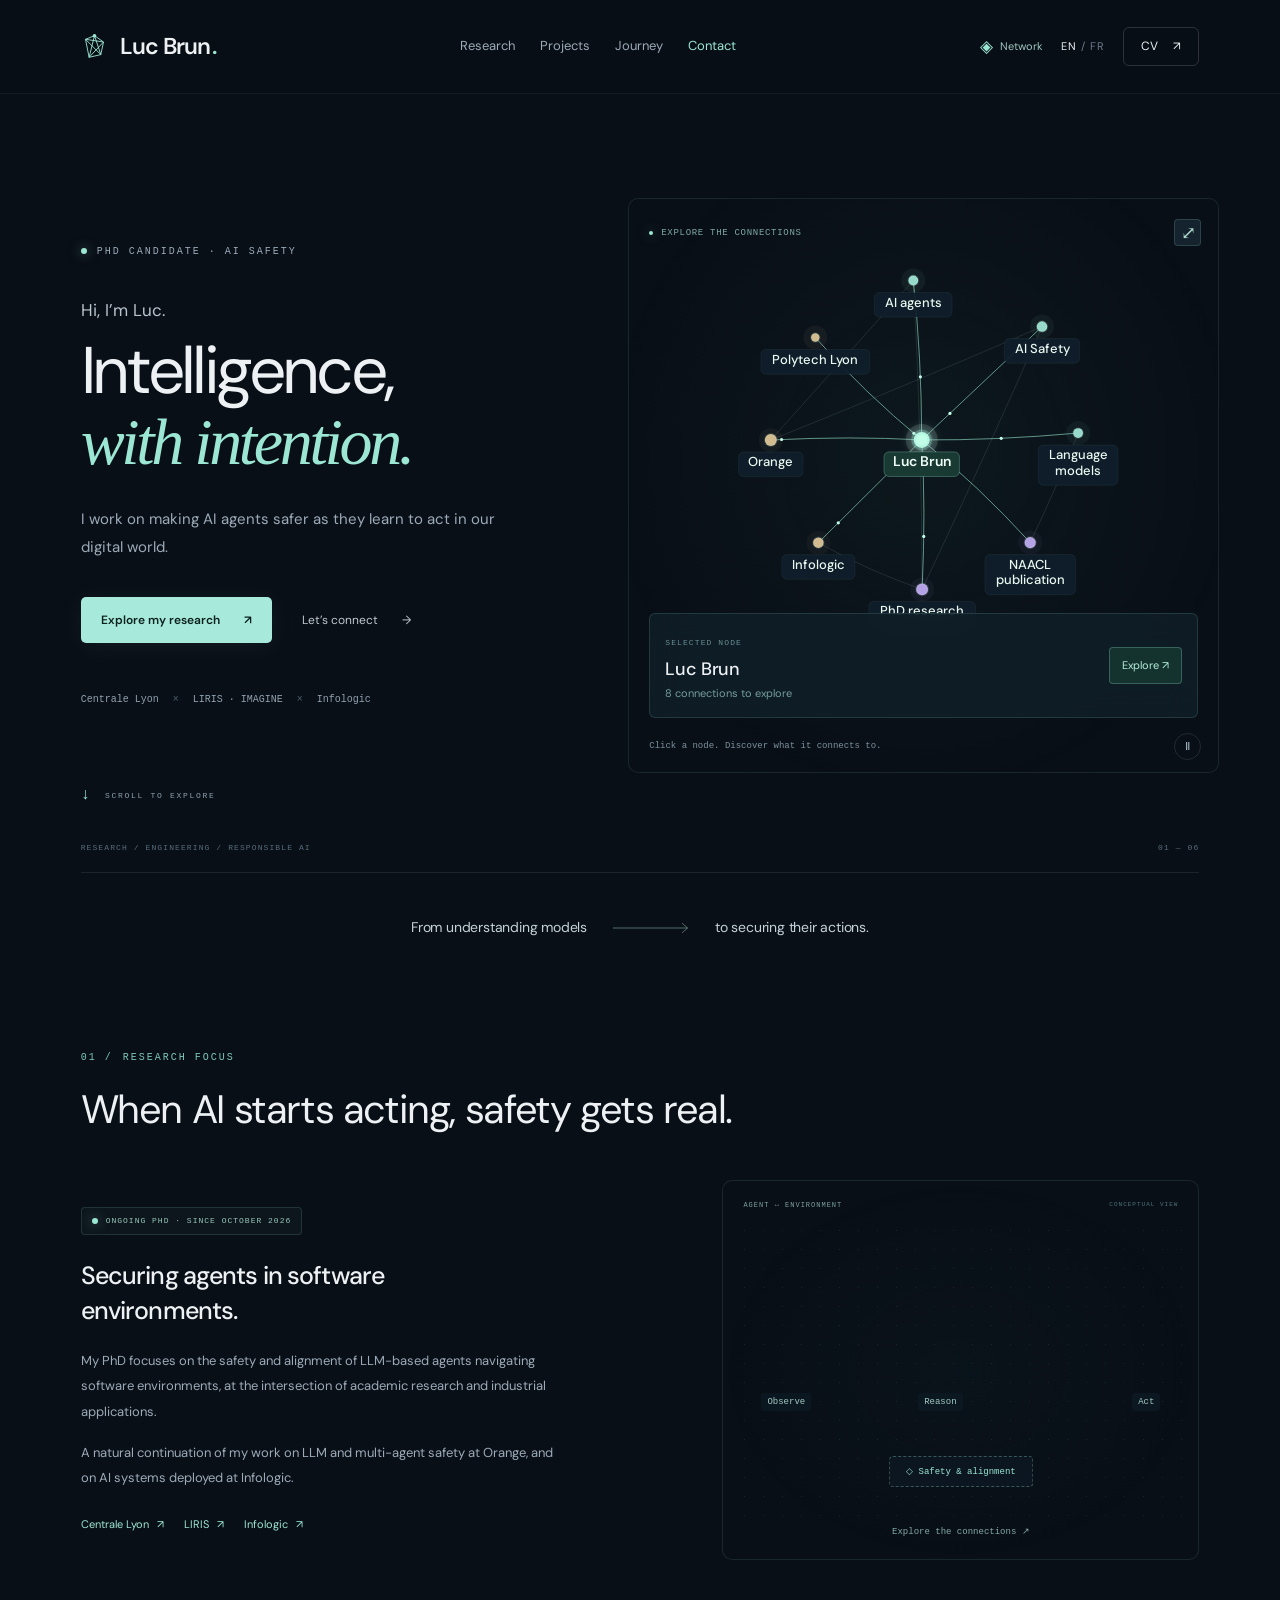
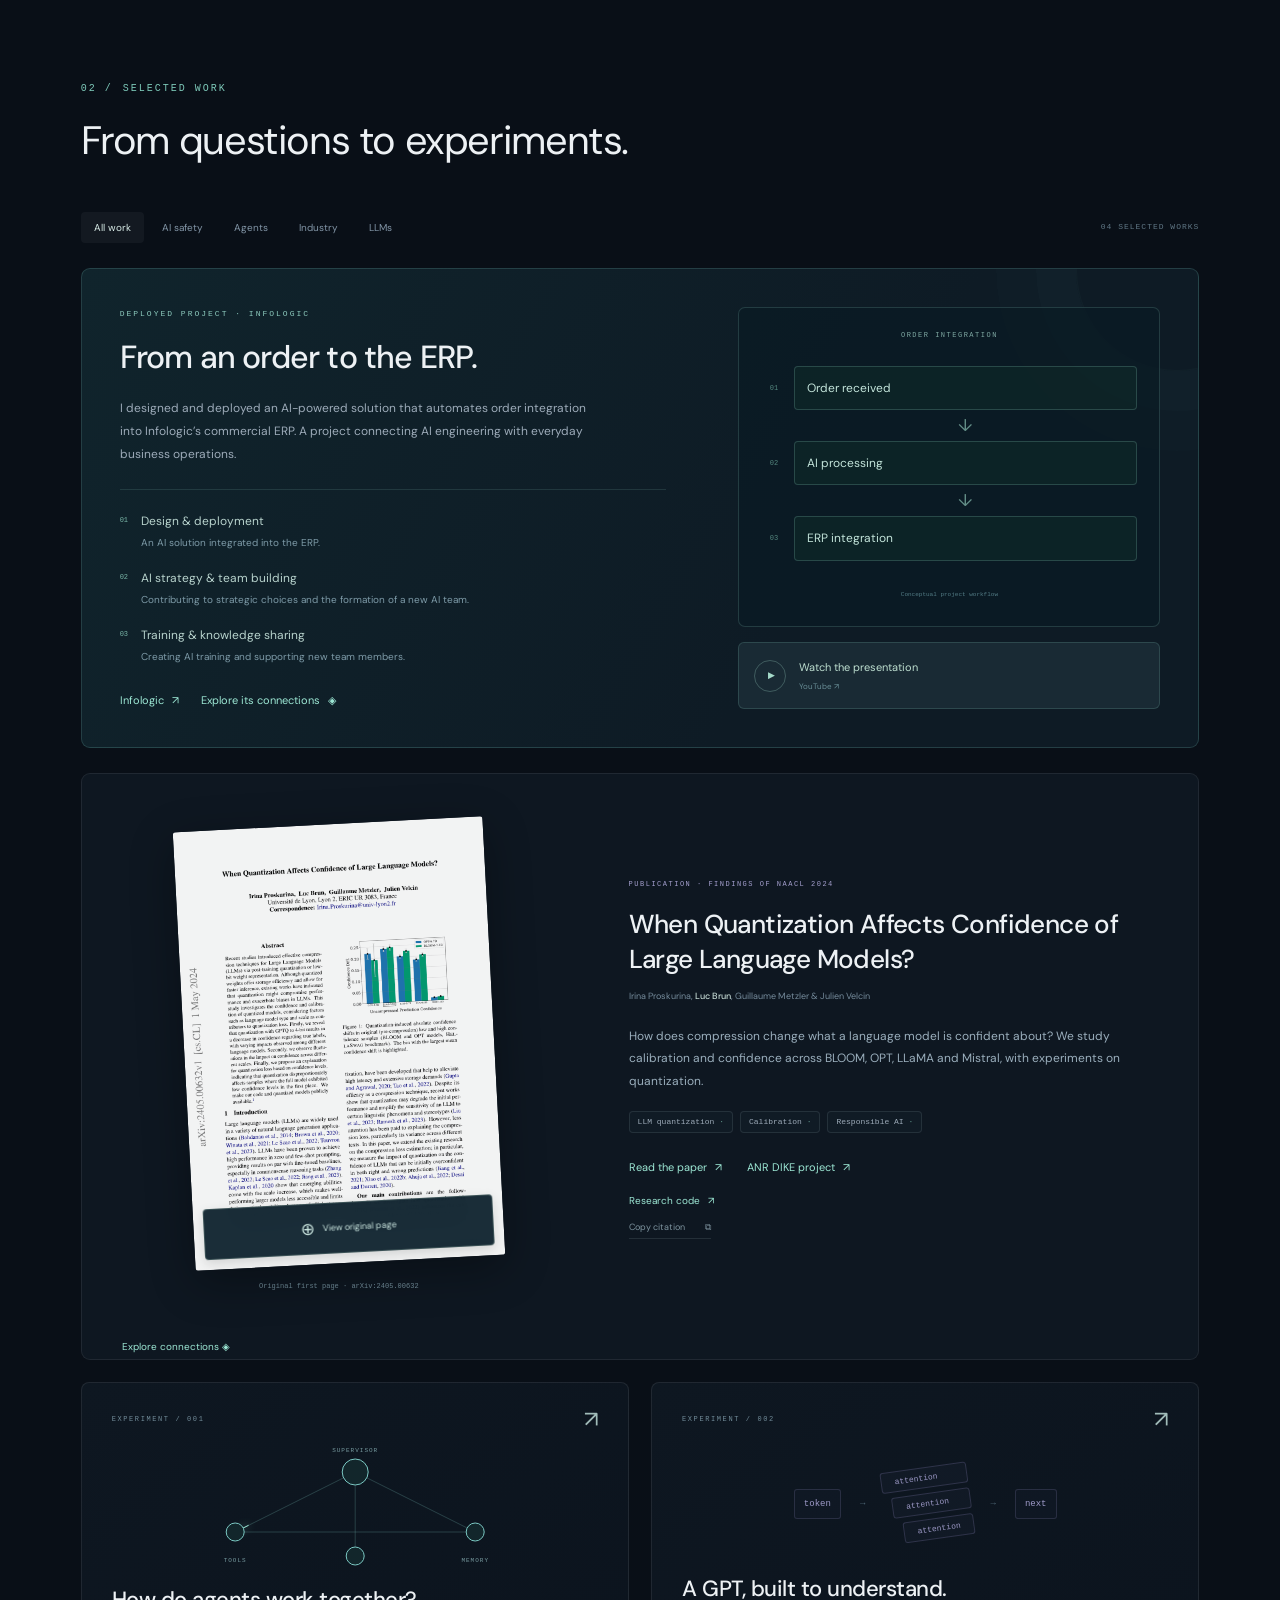
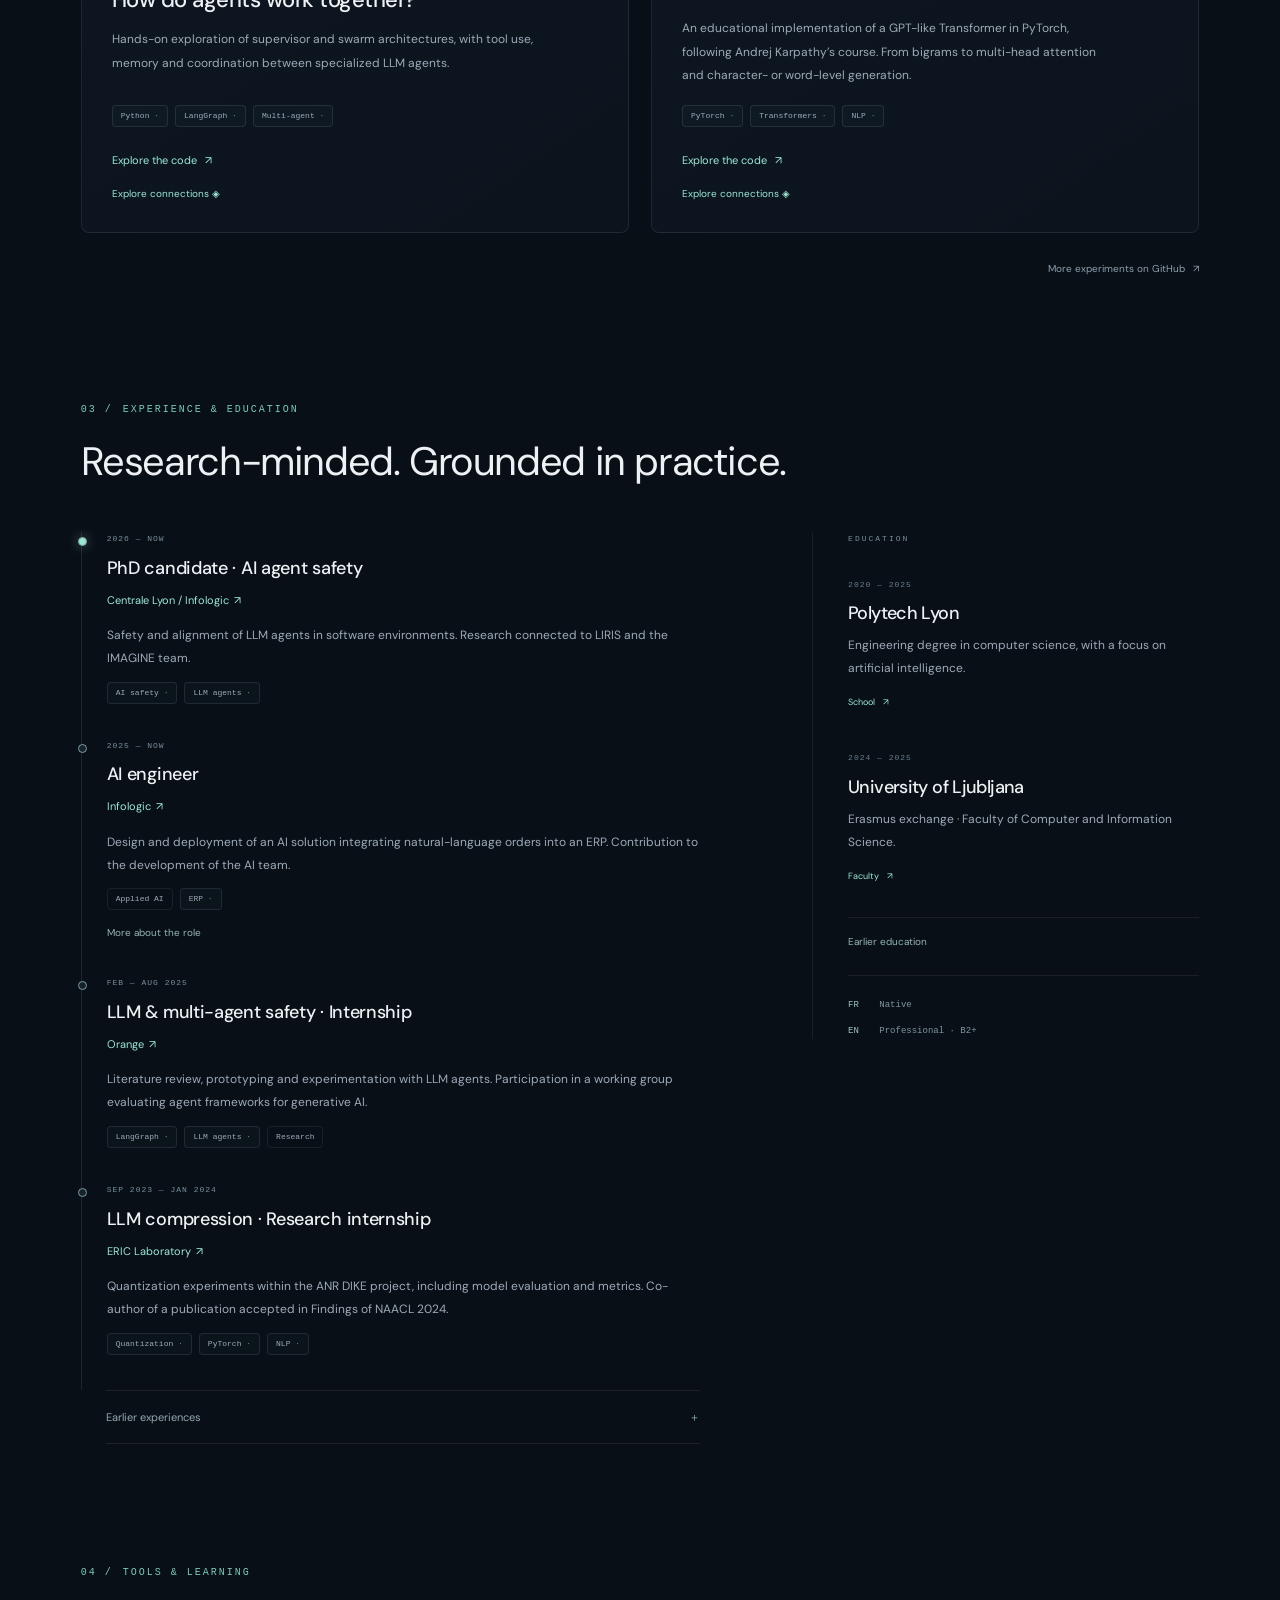
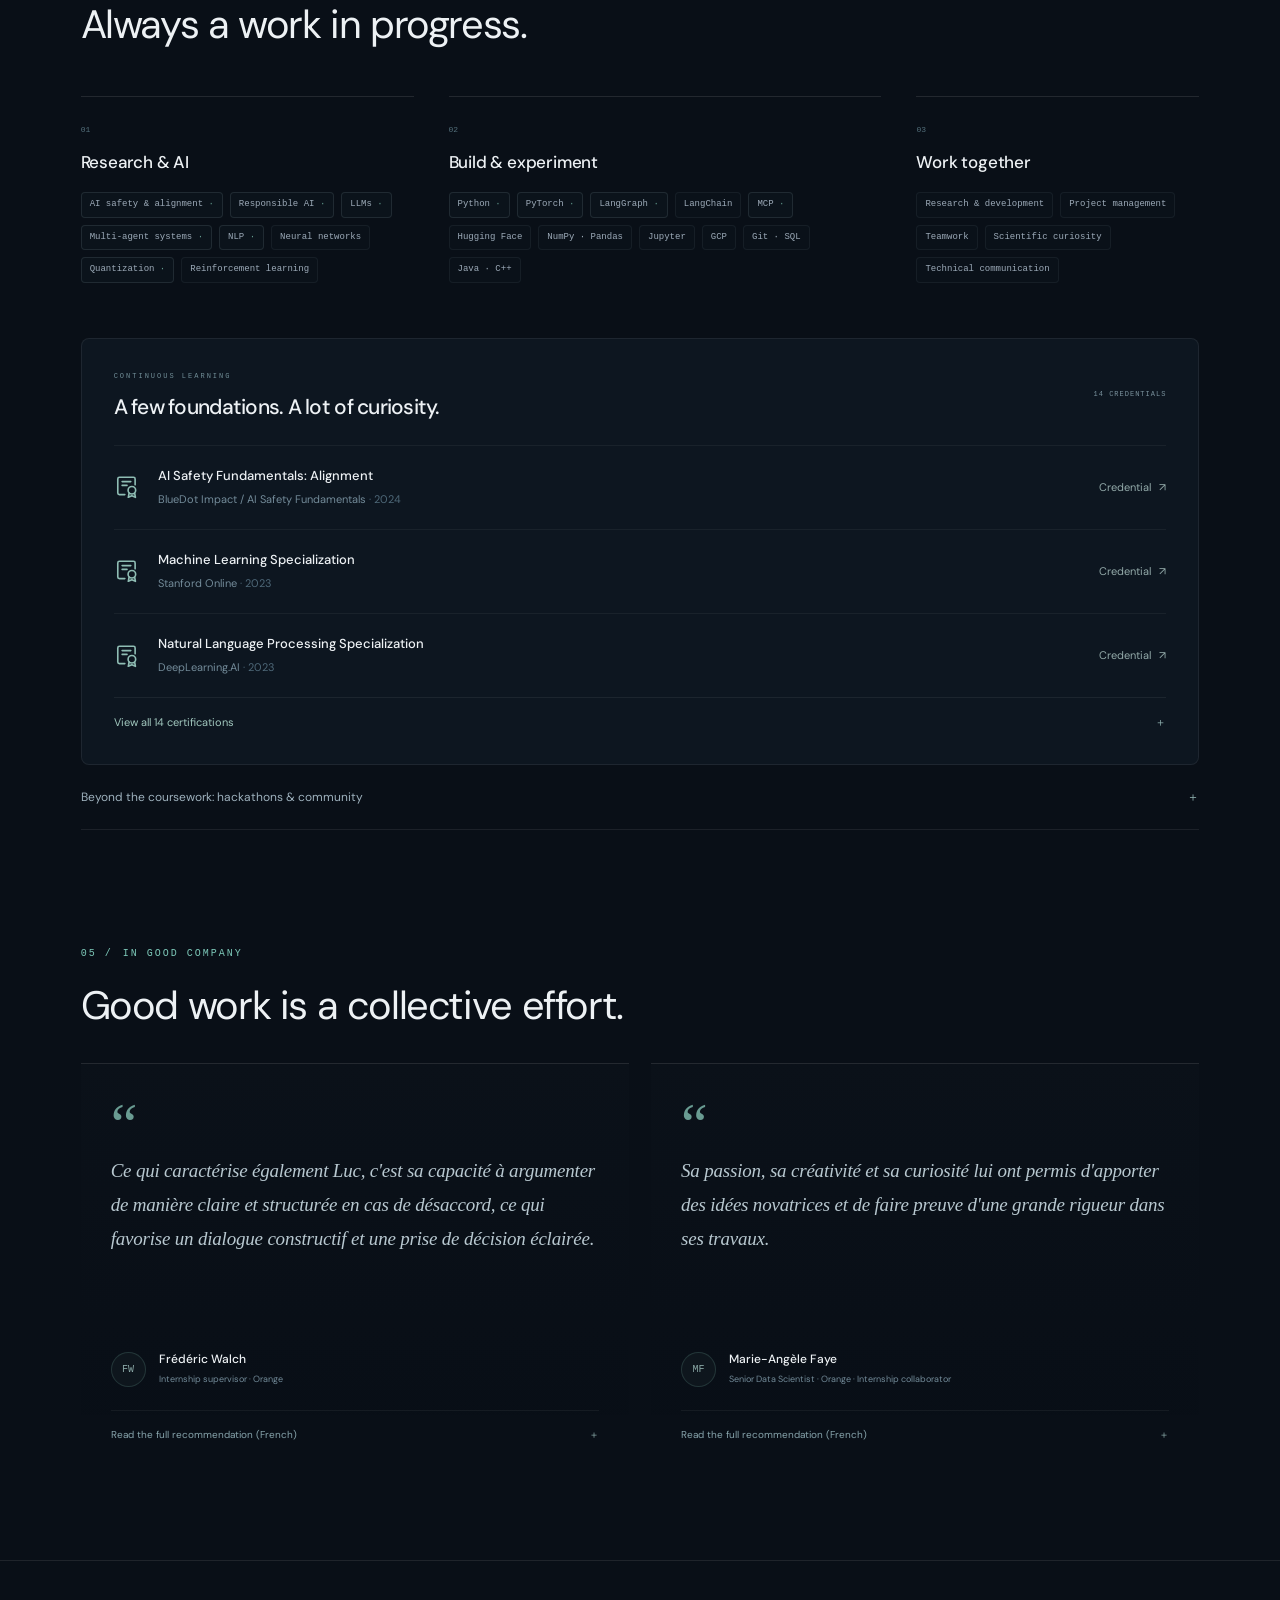
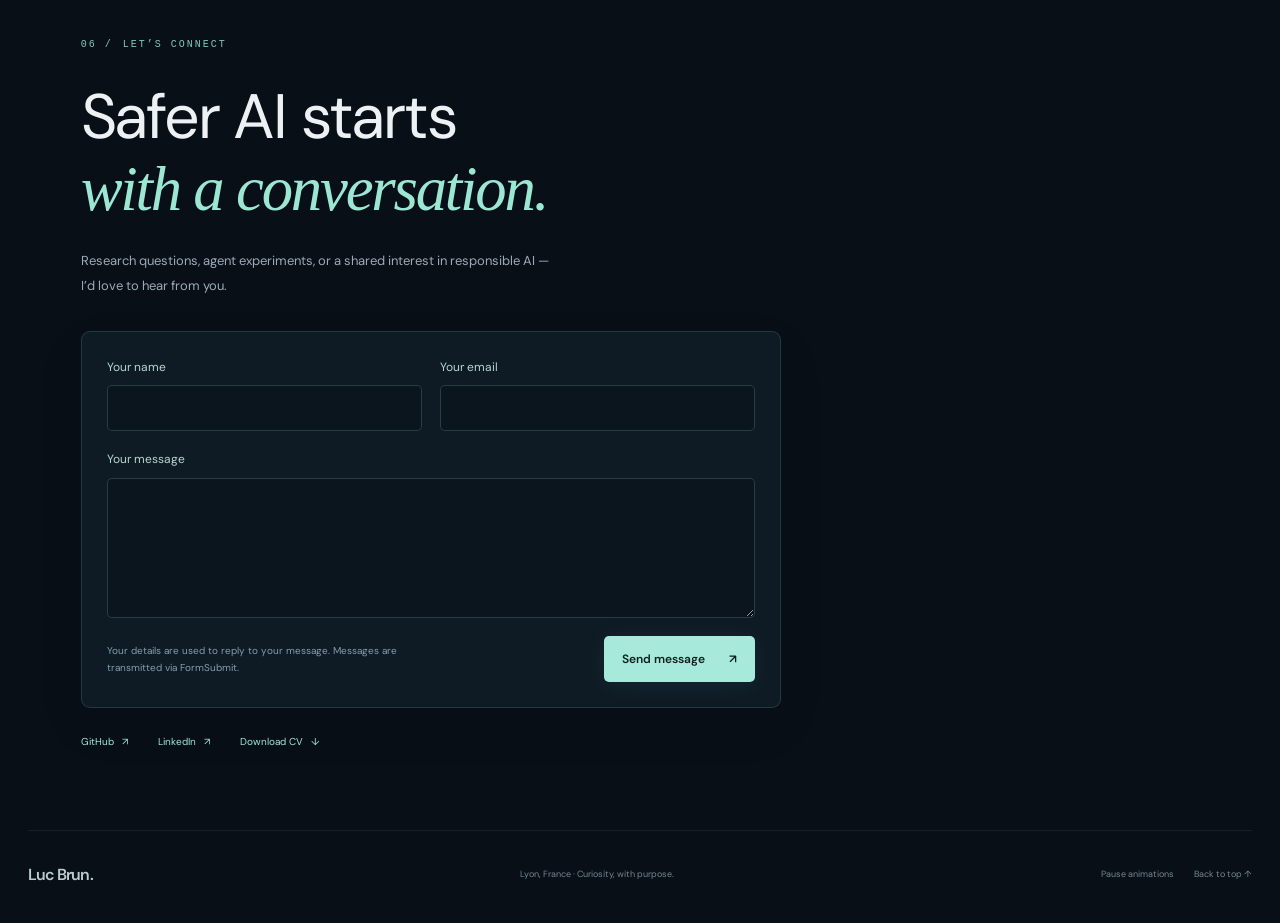
==== commit 9fc42279: "Improve graph readability, replace certificate glyphs, restore original CV and add contact form" ====
--- a/cv.html
+++ b/cv.html
@@ -1,9 +1,9 @@
-<!doctype html><html lang="en"><head><meta charset="utf-8"><link rel="canonical" href="https://luckyluuuc.github.io/"><meta name="viewport" content="width=device-width, initial-scale=1"><meta name="theme-color" content="#090f17"><title>Luc Brun — AI Safety & Agent Research</title><meta name="description" content="Luc Brun, PhD candidate working on the safety and alignment of AI agents in software environments. Research, publications, projects and experience."><meta property="og:title" content="Luc Brun — AI Safety & Agent Research"><meta property="og:description" content="Exploring safer AI, from language models to agents acting in software environments."><meta property="og:type" content="website"><link rel="icon" type="image/svg+xml" href="./favicon.svg"><link rel="stylesheet" href="./style.css"><link rel="stylesheet" href="./network.css"><link rel="stylesheet" href="./knowledge.css"><script defer src="./app.js"></script><script defer src="./network.js"></script><script defer src="./knowledge-data.js"></script><script defer src="./knowledge.js"></script><script type="application/ld+json">{"@context":"https://schema.org","@type":"Person","name":"Luc Brun","jobTitle":"PhD candidate in AI agent safety","sameAs":["https://github.com/Luckyluuuc","https://www.linkedin.com/in/luc-brun/"],"email":"mailto:lucphilippe.brun@gmail.com","knowsAbout":["AI safety","Large language models","Multi-agent systems","Quantization"]}</script></head><body><a class="skip" href="#main"><span data-en="Skip to content" data-fr="Aller au contenu">Skip to content</span></a><div class="network-world" aria-hidden="true"><canvas id="network"></canvas></div><div class="reading-progress" aria-hidden="true"></div><header class="header"><a class="wordmark" href="#" aria-label="Luc Brun — home"><svg width="27" height="27" viewBox="0 0 30 30" aria-hidden="true"><path d="M5 7L15 3L25 10L22 24L9 27L5 7L22 24L15 3L9 27L25 10L5 7" fill="none" stroke="currentColor" stroke-width="1"/><circle cx="15" cy="3" r="2" fill="currentColor"/></svg> Luc Brun<span class="wordmark-dot">.</span></a><nav aria-label="Main navigation"><a href="#research"><span data-en="Research" data-fr="Recherche">Research</span></a><a href="#projects"><span data-en="Projects" data-fr="Projets">Projects</span></a><a href="#journey"><span data-en="Journey" data-fr="Parcours">Journey</span></a><a href="#contact"><span data-en="Contact" data-fr="Contact">Contact</span></a></nav><div class="header-actions"><button class="open-network header-network" type="button"><span aria-hidden="true">◈</span><span data-en="Network" data-fr="Réseau">Network</span></button><button id="language" class="language" aria-label="Passer en français">EN <span>/ FR</span></button><a class="small-cta" href="./Luc-Brun-CV.pdf" target="_blank" rel="noopener">CV <span aria-hidden="true">↗</span></a></div></header><main id="main">
+<!doctype html><html lang="en"><head><meta charset="utf-8"><link rel="canonical" href="https://luckyluuuc.github.io/"><meta name="viewport" content="width=device-width, initial-scale=1"><meta name="theme-color" content="#090f17"><title>Luc Brun — AI Safety & Agent Research</title><meta name="description" content="Luc Brun, PhD candidate working on the safety and alignment of AI agents in software environments. Research, publications, projects and experience."><meta property="og:title" content="Luc Brun — AI Safety & Agent Research"><meta property="og:description" content="Exploring safer AI, from language models to agents acting in software environments."><meta property="og:type" content="website"><link rel="icon" type="image/svg+xml" href="./favicon.svg"><link rel="stylesheet" href="./style.css"><link rel="stylesheet" href="./network.css"><link rel="stylesheet" href="./knowledge.css"><script defer src="./app.js?v=20261107-polish"></script><script defer src="./network.js"></script><script defer src="./knowledge-data.js"></script><script defer src="./knowledge.js?v=20261107-polish"></script><link rel="stylesheet" href="./polish.css?v=20261107-polish"><script type="application/ld+json">{"@context":"https://schema.org","@type":"Person","name":"Luc Brun","jobTitle":"PhD candidate in AI agent safety","sameAs":["https://github.com/Luckyluuuc","https://www.linkedin.com/in/luc-brun/"],"knowsAbout":["AI safety","Large language models","Multi-agent systems","Quantization"]}</script></head><body><a class="skip" href="#main"><span data-en="Skip to content" data-fr="Aller au contenu">Skip to content</span></a><div class="network-world" aria-hidden="true"><canvas id="network"></canvas></div><div class="reading-progress" aria-hidden="true"></div><header class="header"><a class="wordmark" href="#" aria-label="Luc Brun — home"><svg width="27" height="27" viewBox="0 0 30 30" aria-hidden="true"><path d="M5 7L15 3L25 10L22 24L9 27L5 7L22 24L15 3L9 27L25 10L5 7" fill="none" stroke="currentColor" stroke-width="1"/><circle cx="15" cy="3" r="2" fill="currentColor"/></svg> Luc Brun<span class="wordmark-dot">.</span></a><nav aria-label="Main navigation"><a href="#research"><span data-en="Research" data-fr="Recherche">Research</span></a><a href="#projects"><span data-en="Projects" data-fr="Projets">Projects</span></a><a href="#journey"><span data-en="Journey" data-fr="Parcours">Journey</span></a><a href="#contact"><span data-en="Contact" data-fr="Contact">Contact</span></a></nav><div class="header-actions"><button class="open-network header-network" type="button"><span aria-hidden="true">◈</span><span data-en="Network" data-fr="Réseau">Network</span></button><button id="language" class="language" aria-label="Passer en français">EN <span>/ FR</span></button><a class="small-cta" href="./Luc-Brun-CV.pdf?v=20261107-polish" target="_blank" rel="noopener">CV <span aria-hidden="true">↗</span></a></div></header><main id="main">
 <section class="hero" aria-labelledby="hero-title"><div class="hero-copy"><p class="eyebrow"><span class="status-dot"></span><span data-en="PHD CANDIDATE · AI SAFETY" data-fr="DOCTORANT · SÉCURITÉ DE L’IA">PHD CANDIDATE · AI SAFETY</span></p><p class="hero-intro"><span data-en="Hi, I’m Luc." data-fr="Bonjour, moi c’est Luc.">Hi, I’m Luc.</span></p><h1 id="hero-title"><span data-en="Intelligence," data-fr="L’intelligence,">Intelligence,</span><br><em><span data-en="with intention." data-fr="avec intention.">with intention.</span></em></h1><p class="hero-description" data-en="I work on making AI agents safer as they learn to act in our digital world." data-fr="Je travaille à rendre les agents IA plus sûrs lorsqu’ils agissent dans nos environnements numériques.">I work on making AI agents safer as they learn to act in our digital world.</p><div class="hero-buttons"><a class="button primary" href="#research"><span data-en="Explore my research" data-fr="Explorer mes travaux">Explore my research</span> <span aria-hidden="true">↗</span></a><a class="button quiet" href="#contact"><span data-en="Let’s connect" data-fr="Échangeons">Let’s connect</span> <span aria-hidden="true">→</span></a></div><div class="hero-affiliations"><span>Centrale Lyon</span><i>×</i><span>LIRIS · IMAGINE</span><i>×</i><span>Infologic</span></div></div>
 <div class="network-stage knowledge-stage"><div class="knowledge-stage-top"><span class="status-dot"></span><span><span data-en="EXPLORE THE CONNECTIONS" data-fr="EXPLOREZ LES CONNEXIONS">EXPLORE THE CONNECTIONS</span></span><button class="open-network" type="button" aria-label="Expand knowledge graph">⤢</button></div><div id="inline-graph" class="knowledge-surface" data-surface="inline"></div><div class="inline-selection"><div><span class="mono"><span data-en="SELECTED NODE" data-fr="NŒUD SÉLECTIONNÉ">SELECTED NODE</span></span><h3 id="inline-node-title">Luc Brun</h3><p id="inline-node-count"></p></div><button class="open-network inline-open" type="button"><span data-en="Explore" data-fr="Explorer">Explore</span> ↗</button></div><div class="network-caption"><span><span data-en="Click a node. Discover what it connects to." data-fr="Cliquez sur un nœud. Découvrez ses connexions.">Click a node. Discover what it connects to.</span></span><button id="motion" type="button" aria-label="Pause animation" aria-pressed="false">Ⅱ</button></div></div><a class="scroll-cue" href="#research"><span aria-hidden="true">↓</span> <span data-en="SCROLL TO EXPLORE" data-fr="DÉFILER POUR EXPLORER">SCROLL TO EXPLORE</span></a><div class="hero-bottom"><span>RESEARCH / ENGINEERING / RESPONSIBLE AI</span><span>01 — 06</span></div></section>
 <div class="identity-strip"><span><span data-en="From understanding models" data-fr="Comprendre les modèles">From understanding models</span></span><svg viewBox="0 0 110 20" aria-hidden="true"><path d="M0 10h108m-8-7 8 7-8 7"/></svg><span><span data-en="to securing their actions." data-fr="pour sécuriser leurs actions.">to securing their actions.</span></span></div>
 <section id="research" class="section research"><div class="section-head reveal"><div><p class="eyebrow">01 / <span data-en="RESEARCH FOCUS" data-fr="AXE DE RECHERCHE">RESEARCH FOCUS</span></p><h2 data-en="When AI starts acting, safety gets real." data-fr="Quand l’IA agit, sa sécurité devient concrète.">When AI starts acting, safety gets real.</h2></div></div><div class="research-layout"><div class="research-text reveal"><div class="label-pill"><span class="status-dot"></span><span data-en="ONGOING PHD · SINCE OCTOBER 2026" data-fr="THÈSE EN COURS · DEPUIS OCTOBRE 2026">ONGOING PHD · SINCE OCTOBER 2026</span></div><h3 data-en="Securing agents in software environments." data-fr="Sécuriser les agents en environnement logiciel.">Securing agents in software environments.</h3><p data-en="My PhD focuses on the safety and alignment of LLM-based agents navigating software environments, at the intersection of academic research and industrial applications." data-fr="Ma thèse porte sur la sécurisation et l’alignement des agents LLM naviguant dans des environnements logiciels, à l’interface entre recherche académique et applications industrielles.">My PhD focuses on the safety and alignment of LLM-based agents navigating software environments, at the intersection of academic research and industrial applications.</p><p data-en="A natural continuation of my work on LLM and multi-agent safety at Orange, and on AI systems deployed at Infologic." data-fr="Elle prolonge mon travail sur la sécurité des agents et systèmes multi-agents chez Orange, ainsi que sur les solutions IA déployées chez Infologic.">A natural continuation of my work on LLM and multi-agent safety at Orange, and on AI systems deployed at Infologic.</p><div class="research-links"><a class="text-link" href="https://www.ec-lyon.fr/" target="_blank" rel="noopener noreferrer">Centrale Lyon<span aria-hidden="true"> ↗</span></a><a class="text-link" href="https://liris.cnrs.fr/" target="_blank" rel="noopener noreferrer">LIRIS<span aria-hidden="true"> ↗</span></a><a class="text-link" href="https://www.infologic.fr/" target="_blank" rel="noopener noreferrer">Infologic<span aria-hidden="true"> ↗</span></a></div></div><div class="research-network reveal" role="group" aria-label="Research: the relationship between observation, reasoning, action and safety"><div class="research-network-top"><span>AGENT ↔ ENVIRONMENT</span><span data-en="CONCEPTUAL VIEW" data-fr="VUE CONCEPTUELLE">CONCEPTUAL VIEW</span></div><div class="research-net-label net-label-a"><span data-en="Observe" data-fr="Observer">Observe</span></div><div class="research-net-label net-label-b"><span data-en="Reason" data-fr="Raisonner">Reason</span></div><div class="research-net-label net-label-c"><span data-en="Act" data-fr="Agir">Act</span></div><div class="research-net-safety">◇ <span data-en="Safety &amp; alignment" data-fr="Sécurité &amp; alignement">Safety &amp; alignment</span></div><button class="open-network research-explore" type="button"><span data-en="Explore the connections" data-fr="Explorer les connexions">Explore the connections</span> ↗</button></div></div></section>
 <section id="projects" class="section works"><div class="section-head reveal"><div><p class="eyebrow">02 / <span data-en="SELECTED WORK" data-fr="TRAVAUX CHOISIS">SELECTED WORK</span></p><h2 data-en="From questions to experiments." data-fr="Des questions aux expériences.">From questions to experiments.</h2></div></div><div class="work-toolbar"><div class="filters" role="group" aria-label="Filter selected work"><button class="filter active" data-filter="all" aria-pressed="true"><span data-en="All work" data-fr="Tout">All work</span></button><button class="filter" data-filter="safety" aria-pressed="false">AI safety</button><button class="filter" data-filter="agents" aria-pressed="false"><span data-en="Agents" data-fr="Agents">Agents</span></button><button class="filter" data-filter="industry" aria-pressed="false"><span data-en="Industry" data-fr="Industrie">Industry</span></button><button class="filter" data-filter="models" aria-pressed="false">LLMs</button></div><span class="mono work-count" aria-live="polite">04 <span data-en="SELECTED WORKS" data-fr="TRAVAUX CHOISIS">SELECTED WORKS</span></span></div><article id="project-infologic" class="industry-feature work-item reveal" data-topics="industry" data-knowledge-node="orders"><div class="industry-copy"><p class="eyebrow"><span data-en="DEPLOYED PROJECT · INFOLOGIC" data-fr="PROJET DÉPLOYÉ · INFOLOGIC">DEPLOYED PROJECT · INFOLOGIC</span></p><h3><span data-en="From an order to the ERP." data-fr="De la commande à l’ERP.">From an order to the ERP.</span></h3><p data-en="I designed and deployed an AI-powered solution that automates order integration into Infologic’s commercial ERP. A project connecting AI engineering with everyday business operations." data-fr="J’ai conçu et déployé une solution d’intégration automatisée de commandes par IA dans l’ERP commercialisé par Infologic. Un projet qui relie ingénierie IA et usages métier concrets.">I designed and deployed an AI-powered solution that automates order integration into Infologic’s commercial ERP. A project connecting AI engineering with everyday business operations.</p><div class="industry-contributions"><div><span>01</span><p><span data-en="Design &amp; deployment" data-fr="Conception &amp; déploiement">Design &amp; deployment</span><small><span data-en="An AI solution integrated into the ERP." data-fr="Une solution IA intégrée à l’ERP.">An AI solution integrated into the ERP.</span></small></p></div><div><span>02</span><p><span data-en="AI strategy &amp; team building" data-fr="Stratégie IA &amp; structuration d’équipe">AI strategy &amp; team building</span><small><span data-en="Contributing to strategic choices and the formation of a new AI team." data-fr="Participation aux choix stratégiques et à la structuration d’une nouvelle équipe IA.">Contributing to strategic choices and the formation of a new AI team.</span></small></p></div><div><span>03</span><p><span data-en="Training &amp; knowledge sharing" data-fr="Formation &amp; transmission">Training &amp; knowledge sharing</span><small><span data-en="Creating AI training and supporting new team members." data-fr="Création de formations IA et accompagnement des nouveaux arrivants.">Creating AI training and supporting new team members.</span></small></p></div></div><div class="work-links"><a class="text-link" href="https://www.infologic.fr/" target="_blank" rel="noopener noreferrer"><span data-en="Infologic" data-fr="Infologic">Infologic</span> ↗</a><button class="text-link knowledge-link" type="button" data-knowledge-node="orders"><span data-en="Explore its connections" data-fr="Explorer ses connexions">Explore its connections</span> ◈</button></div></div><div class="industry-media"><div class="order-flow" aria-label="Conceptual workflow: order, AI processing, ERP"><p class="mono"><span data-en="ORDER INTEGRATION" data-fr="INTÉGRATION DE COMMANDES">ORDER INTEGRATION</span></p><div><span>01</span><strong><span data-en="Order received" data-fr="Commande reçue">Order received</span></strong><i>↓</i><span>02</span><strong><span data-en="AI processing" data-fr="Traitement IA">AI processing</span></strong><i>↓</i><span>03</span><strong><span data-en="ERP integration" data-fr="Intégration ERP">ERP integration</span></strong></div><small><span data-en="Conceptual project workflow" data-fr="Schéma de principe du projet">Conceptual project workflow</span></small></div><a class="industry-video" href="https://youtu.be/15m_qlY7JE4" target="_blank" rel="noopener noreferrer"><span class="video-play" aria-hidden="true">▶</span><div><strong><span data-en="Watch the presentation" data-fr="Voir la présentation">Watch the presentation</span></strong><small>YouTube ↗</small></div></a></div></article><article id="publication" class="publication work-item reveal" data-topics="models safety"><div class="paper-original"><button class="paper-preview" type="button" aria-haspopup="dialog"><img src="./publication-first-page.png" width="1012" height="1432" loading="lazy" alt="Actual first page of When Quantization Affects Confidence of Large Language Models, with title, authors, abstract and Figure 1."><span class="paper-zoom"><span aria-hidden="true">⊕</span> <span data-en="View original page" data-fr="Agrandir la page originale">View original page</span></span></button><p><span data-en="Original first page · arXiv:2405.00632" data-fr="Première page originale · arXiv:2405.00632">Original first page · arXiv:2405.00632</span></p></div><div class="publication-copy"><p class="eyebrow"><span data-en="PUBLICATION · FINDINGS OF NAACL 2024" data-fr="PUBLICATION · FINDINGS OF NAACL 2024">PUBLICATION · FINDINGS OF NAACL 2024</span></p><h3>When Quantization Affects Confidence of Large Language Models?</h3><p class="authors">Irina Proskurina, <strong>Luc Brun</strong>, Guillaume Metzler & Julien Velcin</p><p data-en="How does compression change what a language model is confident about? We study calibration and confidence across BLOOM, OPT, LLaMA and Mistral, with experiments on quantization." data-fr="Comment la compression modifie-t-elle la confiance d’un modèle de langage ? Nous étudions la calibration et la confiance de BLOOM, OPT, LLaMA et Mistral à travers des expériences de quantification.">How does compression change what a language model is confident about? We study calibration and confidence across BLOOM, OPT, LLaMA and Mistral, with experiments on quantization.</p><div class="tags"><span>LLM quantization</span><span>Calibration</span><span>Responsible AI</span></div><div class="work-links"><a class="text-link" href="https://arxiv.org/abs/2405.00632" target="_blank" rel="noopener noreferrer"><span data-en="Read the paper" data-fr="Lire la publication">Read the paper</span><span aria-hidden="true"> ↗</span></a><a class="text-link" href="https://www.anr-dike.fr/" target="_blank" rel="noopener noreferrer"><span data-en="ANR DIKE project" data-fr="Projet ANR DIKE">ANR DIKE project</span><span aria-hidden="true"> ↗</span></a></div><a class="text-link paper-code-link" href="https://github.com/upunaprosk/quantized-lm-confidence" target="_blank" rel="noopener noreferrer"><span data-en="Research code" data-fr="Code de recherche">Research code</span> ↗</a><button class="citation-button" id="copy-citation"><span data-en="Copy citation" data-fr="Copier la référence">Copy citation</span> <span aria-hidden="true">⧉</span></button><span id="citation-status" class="sr-only" aria-live="polite"></span></div></article><div class="project-grid"><article id="project-agents" class="project work-item reveal" data-topics="agents safety"><div class="project-top"><span class="mono">EXPERIMENT / 001</span><span class="project-symbol">↗</span></div><div class="mini-graph" aria-hidden="true"><svg viewBox="0 0 400 145"><path d="M80 95L200 35L320 95M80 95H320M200 35V119"/><path class="graph-pulse" d="M80 95L200 35L320 95"/><circle cx="200" cy="35" r="13"/><circle cx="80" cy="95" r="9"/><circle cx="320" cy="95" r="9"/><circle cx="200" cy="119" r="9"/><text x="200" y="15">SUPERVISOR</text><text x="80" y="125">TOOLS</text><text x="320" y="125">MEMORY</text></svg></div><h3 data-en="How do agents work together?" data-fr="Comment les agents coopèrent-ils ?">How do agents work together?</h3><p data-en="Hands-on exploration of supervisor and swarm architectures, with tool use, memory and coordination between specialized LLM agents." data-fr="Exploration pratique des architectures superviseur et swarm, de l’usage d’outils, de la mémoire et de la coordination entre agents LLM spécialisés.">Hands-on exploration of supervisor and swarm architectures, with tool use, memory and coordination between specialized LLM agents.</p><div class="tags"><span>Python</span><span>LangGraph</span><span>Multi-agent</span></div><a class="text-link" href="https://github.com/Luckyluuuc/multi-agent-langgraph-xp" target="_blank" rel="noopener noreferrer"><span data-en="Explore the code" data-fr="Explorer le code">Explore the code</span><span aria-hidden="true"> ↗</span></a></article><article id="project-gpt" class="project work-item reveal" data-topics="models"><div class="project-top"><span class="mono">EXPERIMENT / 002</span><span class="project-symbol">↗</span></div><div class="token-visual" aria-hidden="true"><span>token</span><i>→</i><div class="attention-stack"><b>attention</b><b>attention</b><b>attention</b></div><i>→</i><span>next</span></div><h3 data-en="A GPT, built to understand." data-fr="Construire un GPT pour comprendre.">A GPT, built to understand.</h3><p data-en="An educational implementation of a GPT-like Transformer in PyTorch, following Andrej Karpathy’s course. From bigrams to multi-head attention and character- or word-level generation." data-fr="Une implémentation pédagogique d’un Transformer de type GPT en PyTorch, à partir du cours d’Andrej Karpathy. Des bigrammes à l’attention multi-têtes et à la génération par caractères ou par mots.">An educational implementation of a GPT-like Transformer in PyTorch, following Andrej Karpathy’s course. From bigrams to multi-head attention and character- or word-level generation.</p><div class="tags"><span>PyTorch</span><span>Transformers</span><span>NLP</span></div><a class="text-link" href="https://github.com/Luckyluuuc/GPTmodel" target="_blank" rel="noopener noreferrer"><span data-en="Explore the code" data-fr="Explorer le code">Explore the code</span><span aria-hidden="true"> ↗</span></a></article></div><p class="more-work"><a class="text-link" href="https://github.com/Luckyluuuc" target="_blank" rel="noopener noreferrer"><span data-en="More experiments on GitHub" data-fr="Autres expérimentations sur GitHub">More experiments on GitHub</span><span aria-hidden="true"> ↗</span></a></p></section>
 <section id="journey" class="section journey"><div class="section-head reveal"><div><p class="eyebrow">03 / <span data-en="EXPERIENCE &amp; EDUCATION" data-fr="EXPÉRIENCE &amp; FORMATION">EXPERIENCE &amp; EDUCATION</span></p><h2 data-en="Research-minded. Grounded in practice." data-fr="L’esprit recherche. L’expérience du terrain.">Research-minded. Grounded in practice.</h2></div></div><div class="journey-layout"><div class="timeline"><article id="experience-phd" class="timeline-item reveal"><div class="timeline-date"><span data-en="2026 — NOW" data-fr="2026 — AUJ.">2026 — NOW</span></div><div class="timeline-body"><h3><span data-en="PhD candidate · AI agent safety" data-fr="Doctorant · Sécurité des agents IA">PhD candidate · AI agent safety</span></h3><a class="organization" href="https://www.ec-lyon.fr/" target="_blank" rel="noopener noreferrer">Centrale Lyon / Infologic<span aria-hidden="true"> ↗</span></a><p><span data-en="Safety and alignment of LLM agents in software environments. Research connected to LIRIS and the IMAGINE team." data-fr="Sécurisation et alignement des agents LLM en environnement logiciel. Recherche en lien avec le LIRIS et l’équipe IMAGINE.">Safety and alignment of LLM agents in software environments. Research connected to LIRIS and the IMAGINE team.</span></p><div class="tags"><span>AI safety</span><span>LLM agents</span></div></div></article><article id="experience-infologic" class="timeline-item reveal"><div class="timeline-date"><span data-en="2025 — NOW" data-fr="2025 — AUJ.">2025 — NOW</span></div><div class="timeline-body"><h3><span data-en="AI engineer" data-fr="Ingénieur IA">AI engineer</span></h3><a class="organization" href="https://www.infologic.fr/" target="_blank" rel="noopener noreferrer">Infologic<span aria-hidden="true"> ↗</span></a><p><span data-en="Design and deployment of an AI solution integrating natural-language orders into an ERP. Contribution to the development of the AI team." data-fr="Conception et déploiement d’une solution IA d’intégration de commandes en langage naturel dans un ERP. Contribution à la structuration de l’équipe IA.">Design and deployment of an AI solution integrating natural-language orders into an ERP. Contribution to the development of the AI team.</span></p><div class="tags"><span>Applied AI</span><span>ERP</span></div><details><summary><span data-en="More about the role" data-fr="Détails du poste">More about the role</span></summary><p><span data-en="Participation in strategic AI decisions, creation of internal AI training and onboarding support for new team members." data-fr="Participation aux choix stratégiques en IA, création de formations internes et accompagnement des nouveaux arrivants.">Participation in strategic AI decisions, creation of internal AI training and onboarding support for new team members.</span></p></details></div></article><article id="experience-orange" class="timeline-item reveal"><div class="timeline-date"><span data-en="FEB — AUG 2025" data-fr="FÉV. — AOÛT 2025">FEB — AUG 2025</span></div><div class="timeline-body"><h3><span data-en="LLM &amp; multi-agent safety · Internship" data-fr="Sécurité des LLM et multi-agents · Stage">LLM &amp; multi-agent safety · Internship</span></h3><a class="organization" href="https://www.orange.com/" target="_blank" rel="noopener noreferrer">Orange<span aria-hidden="true"> ↗</span></a><p><span data-en="Literature review, prototyping and experimentation with LLM agents. Participation in a working group evaluating agent frameworks for generative AI." data-fr="Veille scientifique, prototypage et expérimentation sur les agents LLM. Participation à un groupe de travail évaluant les frameworks d’agents pour l’IA générative.">Literature review, prototyping and experimentation with LLM agents. Participation in a working group evaluating agent frameworks for generative AI.</span></p><div class="tags"><span>LangGraph</span><span>LLM agents</span><span>Research</span></div></div></article><article id="experience-eric" class="timeline-item reveal"><div class="timeline-date"><span data-en="SEP 2023 — JAN 2024" data-fr="SEPT. 2023 — JANV. 2024">SEP 2023 — JAN 2024</span></div><div class="timeline-body"><h3><span data-en="LLM compression · Research internship" data-fr="Compression des LLM · Stage de recherche">LLM compression · Research internship</span></h3><a class="organization" href="https://eric.univ-lyon2.fr/" target="_blank" rel="noopener noreferrer">ERIC Laboratory<span aria-hidden="true"> ↗</span></a><p><span data-en="Quantization experiments within the ANR DIKE project, including model evaluation and metrics. Co-author of a publication accepted in Findings of NAACL 2024." data-fr="Expériences de quantification dans le projet ANR DIKE, avec évaluation des modèles et calcul de métriques. Co-auteur d’une publication acceptée dans Findings of NAACL 2024.">Quantization experiments within the ANR DIKE project, including model evaluation and metrics. Co-author of a publication accepted in Findings of NAACL 2024.</span></p><div class="tags"><span>Quantization</span><span>PyTorch</span><span>NLP</span></div></div></article><details class="earlier"><summary><span data-en="Earlier experiences" data-fr="Expériences complémentaires">Earlier experiences</span> <span>＋</span></summary><div class="earlier-content"><h4>LMFA · Centrale Lyon — 2021</h4><p><span data-en="Helped prepare a new practical teaching session for engineering students." data-fr="Aide à la préparation d’un nouveau travail pratique pour les élèves ingénieurs.">Helped prepare a new practical teaching session for engineering students.</span></p><h4>digiSchool — 2018</h4><p><span data-en="Observation internship: software development and digital educational content." data-fr="Stage d’observation : développement logiciel et création de contenus pédagogiques numériques.">Observation internship: software development and digital educational content.</span></p><h4>France 3 — 2017</h4><p><span data-en="Observation of the production of local television news reports." data-fr="Observation de la réalisation de reportages pour le journal télévisé local.">Observation of the production of local television news reports.</span></p></div></details></div><aside class="education reveal"><p class="eyebrow"><span data-en="EDUCATION" data-fr="FORMATION">EDUCATION</span></p><div class="education-item"><span class="mono">2020 — 2025</span><h3>Polytech Lyon</h3><p><span data-en="Engineering degree in computer science, with a focus on artificial intelligence." data-fr="Diplôme d’ingénieur en informatique, spécialisation intelligence artificielle.">Engineering degree in computer science, with a focus on artificial intelligence.</span></p><a class="text-link" href="https://polytech.univ-lyon1.fr/" target="_blank" rel="noopener noreferrer"><span data-en="School" data-fr="École">School</span><span aria-hidden="true"> ↗</span></a></div><div class="education-item"><span class="mono">2024 — 2025</span><h3>University of Ljubljana</h3><p><span data-en="Erasmus exchange · Faculty of Computer and Information Science." data-fr="Échange Erasmus · Faculté d’informatique et des sciences de l’information.">Erasmus exchange · Faculty of Computer and Information Science.</span></p><a class="text-link" href="https://www.fri.uni-lj.si/en" target="_blank" rel="noopener noreferrer"><span data-en="Faculty" data-fr="Faculté">Faculty</span><span aria-hidden="true"> ↗</span></a></div><details><summary><span data-en="Earlier education" data-fr="Formation précédente">Earlier education</span></summary><p><span data-en="Scientific baccalaureate, engineering sciences · European English section. Lycée Germaine Tillion, 2017–2020." data-fr="Baccalauréat scientifique, sciences de l’ingénieur · Section européenne anglais. Lycée Germaine Tillion, 2017–2020.">Scientific baccalaureate, engineering sciences · European English section. Lycée Germaine Tillion, 2017–2020.</span></p></details><div class="languages"><span>FR <b><span data-en="Native" data-fr="Langue maternelle">Native</span></b></span><span>EN <b><span data-en="Professional · B2+" data-fr="Professionnel · B2+">Professional · B2+</span></b></span></div></aside></div></section>
-<section id="toolkit" class="section toolkit"><div class="section-head reveal"><div><p class="eyebrow">04 / <span data-en="TOOLS &amp; LEARNING" data-fr="COMPÉTENCES &amp; APPRENTISSAGE">TOOLS &amp; LEARNING</span></p><h2 data-en="Always a work in progress." data-fr="Toujours en exploration.">Always a work in progress.</h2></div></div><div class="skill-groups reveal"><div class="skill-group"><span class="mono">01</span><h3><span data-en="Research &amp; AI" data-fr="Recherche &amp; IA">Research &amp; AI</span></h3><div class="tags"><span>AI safety &amp; alignment</span><span>Responsible AI</span><span>LLMs</span><span>Multi-agent systems</span><span>NLP</span><span>Neural networks</span><span>Quantization</span><span>Reinforcement learning</span></div></div><div class="skill-group"><span class="mono">02</span><h3><span data-en="Build &amp; experiment" data-fr="Développement &amp; expérimentation">Build &amp; experiment</span></h3><div class="tags"><span>Python</span><span>PyTorch</span><span>LangGraph</span><span>LangChain</span><span>MCP</span><span>Hugging Face</span><span>NumPy · Pandas</span><span>Jupyter</span><span>GCP</span><span>Git · SQL</span><span>Java · C++</span></div></div><div class="skill-group"><span class="mono">03</span><h3><span data-en="Work together" data-fr="Travail collectif">Work together</span></h3><div class="tags"><span>Research &amp; development</span><span>Project management</span><span>Teamwork</span><span>Scientific curiosity</span><span>Technical communication</span></div></div></div><div class="certifications reveal"><div class="cert-heading"><div><p class="eyebrow"><span data-en="CONTINUOUS LEARNING" data-fr="FORMATION CONTINUE">CONTINUOUS LEARNING</span></p><h3><span data-en="A few foundations. A lot of curiosity." data-fr="Des bases solides. Beaucoup de curiosité.">A few foundations. A lot of curiosity.</span></h3></div><span class="mono">14 <span data-en="CREDENTIALS" data-fr="CERTIFICATIONS">CREDENTIALS</span></span></div><div id="cert-bluedot" class="cert-row"><span class="cert-icon" aria-hidden="true">✳</span><div><h4>AI Safety Fundamentals: Alignment</h4><p>BlueDot Impact / AI Safety Fundamentals <span>· 2024</span></p></div><a class="text-link" href="https://course.bluedot.org/certification?id=recHPfcS8F6F5Jn37" target="_blank" rel="noopener noreferrer"><span data-en="Credential" data-fr="Justificatif">Credential</span><span aria-hidden="true"> ↗</span></a></div><div id="cert-ml" class="cert-row"><span class="cert-icon" aria-hidden="true">✳</span><div><h4>Machine Learning Specialization</h4><p>Stanford Online <span>· 2023</span></p></div><a class="text-link" href="https://www.coursera.org/account/accomplishments/specialization/JLS97MJ6S86A" target="_blank" rel="noopener noreferrer"><span data-en="Credential" data-fr="Justificatif">Credential</span><span aria-hidden="true"> ↗</span></a></div><div id="cert-nlp" class="cert-row"><span class="cert-icon" aria-hidden="true">✳</span><div><h4>Natural Language Processing Specialization</h4><p>DeepLearning.AI <span>· 2023</span></p></div><a class="text-link" href="https://www.coursera.org/account/accomplishments/specialization/G8S9V3PVWDHX" target="_blank" rel="noopener noreferrer"><span data-en="Credential" data-fr="Justificatif">Credential</span><span aria-hidden="true"> ↗</span></a></div><details class="all-certs"><summary><span data-en="View all 14 certifications" data-fr="Voir les 14 certifications">View all 14 certifications</span> <span>＋</span></summary><div class="cert-row"><span class="cert-icon" aria-hidden="true">✳</span><div><h4>Participation — AI Safety Fundamentals</h4><p>AI Safety Collab by ENAIS <span>· 2024</span></p></div><a class="text-link" href="https://www.linkedin.com/in/luc-brun/details/certifications/" target="_blank" rel="noopener noreferrer"><span data-en="LinkedIn" data-fr="LinkedIn">LinkedIn</span><span aria-hidden="true"> ↗</span></a></div><div class="cert-row"><span class="cert-icon" aria-hidden="true">✳</span><div><h4>Bridging the Gap — Critical Questions for AI</h4><p>Hasso Plattner Institute · Hackathon &amp; Ideathon <span>· 2024</span></p></div><a class="text-link" href="https://www.linkedin.com/in/luc-brun/details/certifications/" target="_blank" rel="noopener noreferrer"><span data-en="LinkedIn" data-fr="LinkedIn">LinkedIn</span><span aria-hidden="true"> ↗</span></a></div><div class="cert-row"><span class="cert-icon" aria-hidden="true">✳</span><div><h4>Unsupervised Learning, Recommenders, Reinforcement Learning</h4><p>Stanford Online <span>· 2023</span></p></div><a class="text-link" href="https://www.coursera.org/account/accomplishments/verify/MGD4BD45SN3M" target="_blank" rel="noopener noreferrer"><span data-en="Credential" data-fr="Justificatif">Credential</span><span aria-hidden="true"> ↗</span></a></div><div class="cert-row"><span class="cert-icon" aria-hidden="true">✳</span><div><h4>Welcome to Game Theory</h4><p>University of Tokyo <span>· 2023</span></p></div><a class="text-link" href="https://www.coursera.org/account/accomplishments/verify/D9FYE24HDHQC" target="_blank" rel="noopener noreferrer"><span data-en="Credential" data-fr="Justificatif">Credential</span><span aria-hidden="true"> ↗</span></a></div><div class="cert-row"><span class="cert-icon" aria-hidden="true">✳</span><div><h4>Natural Language Processing with Attention Models</h4><p>Coursera <span>· 2023</span></p></div><a class="text-link" href="https://www.coursera.org/account/accomplishments/verify/W7X79M6TBZ8D" target="_blank" rel="noopener noreferrer"><span data-en="Credential" data-fr="Justificatif">Credential</span><span aria-hidden="true"> ↗</span></a></div><div class="cert-row"><span class="cert-icon" aria-hidden="true">✳</span><div><h4>Natural Language Processing with Sequence Models</h4><p>Coursera <span>· 2023</span></p></div><a class="text-link" href="https://www.coursera.org/account/accomplishments/verify/DXCYKASZZJFQ" target="_blank" rel="noopener noreferrer"><span data-en="Credential" data-fr="Justificatif">Credential</span><span aria-hidden="true"> ↗</span></a></div><div class="cert-row"><span class="cert-icon" aria-hidden="true">✳</span><div><h4>Natural Language Processing with Classification and Vector Spaces</h4><p>Coursera <span>· 2023</span></p></div><a class="text-link" href="https://www.coursera.org/account/accomplishments/verify/TLZYJMJWUHFF" target="_blank" rel="noopener noreferrer"><span data-en="Credential" data-fr="Justificatif">Credential</span><span aria-hidden="true"> ↗</span></a></div><div class="cert-row"><span class="cert-icon" aria-hidden="true">✳</span><div><h4>Natural Language Processing with Probabilistic Models</h4><p>Coursera <span>· 2023</span></p></div><a class="text-link" href="https://www.coursera.org/account/accomplishments/verify/2FWA97ZS7GCY" target="_blank" rel="noopener noreferrer"><span data-en="Credential" data-fr="Justificatif">Credential</span><span aria-hidden="true"> ↗</span></a></div><div class="cert-row"><span class="cert-icon" aria-hidden="true">✳</span><div><h4>Introduction to TensorFlow for Artificial Intelligence, Machine Learning, and Deep Learning</h4><p>DeepLearning.AI <span>· 2023</span></p></div><a class="text-link" href="https://www.coursera.org/account/accomplishments/verify/845Q2YKRBEKE" target="_blank" rel="noopener noreferrer"><span data-en="Credential" data-fr="Justificatif">Credential</span><span aria-hidden="true"> ↗</span></a></div><div class="cert-row"><span class="cert-icon" aria-hidden="true">✳</span><div><h4>Advanced Learning Algorithms</h4><p>Stanford Online <span>· 2023</span></p></div><a class="text-link" href="https://www.coursera.org/account/accomplishments/verify/R8BZJUZGQEP5" target="_blank" rel="noopener noreferrer"><span data-en="Credential" data-fr="Justificatif">Credential</span><span aria-hidden="true"> ↗</span></a></div><div class="cert-row"><span class="cert-icon" aria-hidden="true">✳</span><div><h4>Supervised Machine Learning: Regression and Classification</h4><p>Stanford Online <span>· 2023</span></p></div><a class="text-link" href="https://www.coursera.org/account/accomplishments/verify/6EQENABFKFZX" target="_blank" rel="noopener noreferrer"><span data-en="Credential" data-fr="Justificatif">Credential</span><span aria-hidden="true"> ↗</span></a></div><p class="cert-note"><span data-en="For participation certificates without a direct public credential URL, links lead to the LinkedIn certification section." data-fr="Pour les certificats de participation sans lien public direct, le lien mène à la section certifications LinkedIn.">For participation certificates without a direct public credential URL, links lead to the LinkedIn certification section.</span></p></details></div><details class="community reveal"><summary><span data-en="Beyond the coursework: hackathons &amp; community" data-fr="Au-delà des cours : hackathons et communauté">Beyond the coursework: hackathons &amp; community</span> <span>＋</span></summary><div class="community-grid"><div><p class="eyebrow">BRUSSELS / 2024</p><h4>Digital Services (H)acked</h4><p><span data-en="A data-focused challenge organized by PEReN and the European Commission. Exploration of RAG techniques using the Jean Zay supercomputer (IDRIS–CNRS)." data-fr="Un défi autour des données organisé par le PEReN et la Commission européenne. Exploration de techniques RAG avec le supercalculateur Jean Zay (IDRIS–CNRS).">A data-focused challenge organized by PEReN and the European Commission. Exploration of RAG techniques using the Jean Zay supercomputer (IDRIS–CNRS).</span></p><a class="text-link" href="https://www.peren.gouv.fr/" target="_blank" rel="noopener noreferrer">PEReN<span aria-hidden="true"> ↗</span></a><a class="text-link" href="https://www.idris.fr/" target="_blank" rel="noopener noreferrer">IDRIS<span aria-hidden="true"> ↗</span></a></div><div><p class="eyebrow">HASSO PLATTNER INSTITUTE / 2024</p><h4>Bridging the Gap — Critical Questions for AI</h4><p><span data-en="Hackathon &amp; ideathon participation. Our team, “Neutral Network”, was among the ten finalist teams." data-fr="Participation au hackathon et ideathon. Notre équipe « Neutral Network » a fait partie des dix équipes finalistes.">Hackathon &amp; ideathon participation. Our team, “Neutral Network”, was among the ten finalist teams.</span></p><a class="text-link" href="https://www.linkedin.com/in/luc-brun/details/certifications/" target="_blank" rel="noopener noreferrer"><span data-en="Participation details" data-fr="Détails de participation">Participation details</span><span aria-hidden="true"> ↗</span></a></div></div></details></section>
-<section id="recommendations" class="section recommendations"><div class="section-head reveal"><div><p class="eyebrow">05 / <span data-en="IN GOOD COMPANY" data-fr="REGARDS CROISÉS">IN GOOD COMPANY</span></p><h2 data-en="Good work is a collective effort." data-fr="Le travail se construit ensemble.">Good work is a collective effort.</h2></div></div><article class="testimonial reveal"><span class="quote-mark" aria-hidden="true">“</span><blockquote lang="fr">Ce qui caractérise également Luc, c&#x27;est sa capacité à argumenter de manière claire et structurée en cas de désaccord, ce qui favorise un dialogue constructif et une prise de décision éclairée.</blockquote><div class="testimonial-person"><span class="person-monogram">FW</span><div><h3>Frédéric Walch</h3><p><span data-en="Internship supervisor · Orange" data-fr="Maître de stage · Orange">Internship supervisor · Orange</span></p></div></div><details><summary><span data-en="Read the full recommendation (French)" data-fr="Lire la recommandation complète">Read the full recommendation (French)</span> <span>＋</span></summary><div class="letter" lang="fr"><p>Je me permets de vous adresser cette lettre de recommandation pour Luc Brun, qui a effectué un stage de six mois au sein de notre équipe, stage qui s’est axé sur les agents LLM.</p><p>Durant son stage, l’activité de Luc a débutée par l’étude de l’état de l’art des agents et la mise en œuvre d’un cas d’école « classique » en partant d’une feuille blanche.</p><p>Il a ensuite rejoint un groupe de travail focalisé sur l’expérimentation de tels agents pour définir la politique technique de la mise en œuvre de ces agents autour de l’IA Générative, groupe au sein duquel il a parfaitement su s’intégrer et a pu développer avec succès le prototype attendu.</p><p>Durant cette période, Luc a su faire preuve d&#x27;une grande capacité d&#x27;intégration et de compréhension rapide des enjeux techniques et stratégiques liés à notre domaine, tout en étant force de proposition. Son esprit d&#x27;équipe et sa capacité à collaborer efficacement avec ses collègues ont été particulièrement remarqués et appréciés.</p><p>Ce qui caractérise également Luc, c&#x27;est sa capacité à argumenter de manière claire et structurée en cas de désaccord, ce qui favorise un dialogue constructif et une prise de décision éclairée.</p><p>Enfin, il est de très agréable compagnie, apportant une ambiance positive et dynamique au sein de l&#x27;équipe.</p><p>Je suis convaincu que Luc saura apporter une contribution précieuse à toute organisation qui saura reconnaître ses qualités.</p></div></details></article><article class="testimonial reveal"><span class="quote-mark" aria-hidden="true">“</span><blockquote lang="fr">Sa passion, sa créativité et sa curiosité lui ont permis d&#x27;apporter des idées novatrices et de faire preuve d&#x27;une grande rigueur dans ses travaux.</blockquote><div class="testimonial-person"><span class="person-monogram">MF</span><div><h3>Marie-Angèle Faye</h3><p><span data-en="Senior Data Scientist · Orange · Internship collaborator" data-fr="Senior Data Scientist · Orange · Collaboration pendant le stage">Senior Data Scientist · Orange · Internship collaborator</span></p></div></div><details><summary><span data-en="Read the full recommendation (French)" data-fr="Lire la recommandation complète">Read the full recommendation (French)</span> <span>＋</span></summary><div class="letter" lang="fr"><p>Je souhaite vivement recommander Luc qui a effectué son stage au sein Orange France à DSI/DATA-IA. Lors de cette période, il a activement participé au groupe de travail dédié à l&#x27;expérimentation des frameworks sur les agents, contribuant à définir la politique technique du programme IA Générative d&#x27;Orange France.</p><p>Luc a démontré une grande expertise en développant brillamment le prototype, illustrant à la fois ses compétences techniques et sa capacité à mener à bien des projets innovants. Sa passion, sa créativité et sa curiosité lui ont permis d&#x27;apporter des idées novatrices et de faire preuve d&#x27;une grande rigueur dans ses travaux.</p><p>Son engagement et sa capacité à travailler en équipe ont été des atouts précieux pour notre groupe.</p><p>Je suis convaincu que Luc saura continuer à exceller dans ses futures responsabilités et qu&#x27;il apportera une contribution significative à toute organisation.</p></div></details></article></section><section id="contact" class="section contact"><p class="eyebrow">06 / <span data-en="LET’S CONNECT" data-fr="ÉCHANGEONS">LET’S CONNECT</span></p><h2><span data-en="Safer AI starts" data-fr="Une IA plus sûre">Safer AI starts</span><br><em><span data-en="with a conversation." data-fr="commence par un échange.">with a conversation.</span></em></h2><p><span data-en="Research questions, agent experiments, or a shared interest in responsible AI — I’d love to hear from you." data-fr="Questions de recherche, expérimentations sur les agents ou intérêt commun pour une IA responsable : échangeons.">Research questions, agent experiments, or a shared interest in responsible AI — I’d love to hear from you.</span></p><a class="email-link" href="mailto:lucphilippe.brun@gmail.com">lucphilippe.brun@gmail.com <span aria-hidden="true">↗</span></a><div class="contact-links"><a class="text-link" href="https://github.com/Luckyluuuc" target="_blank" rel="noopener noreferrer">GitHub<span aria-hidden="true"> ↗</span></a><a class="text-link" href="https://www.linkedin.com/in/luc-brun/" target="_blank" rel="noopener noreferrer">LinkedIn<span aria-hidden="true"> ↗</span></a><a class="text-link" href="./Luc-Brun-CV.pdf" target="_blank" rel="noopener"><span data-en="Download CV" data-fr="Télécharger le CV">Download CV</span> <span aria-hidden="true">↓</span></a></div><div class="contact-network-anchor" aria-hidden="true"></div></section></main><nav class="neural-rail" aria-label="Section navigation"><a href="#research" data-section="research"><span class="rail-dot"></span><span class="rail-label"><b>01</b> <span data-en="Research" data-fr="Recherche">Research</span></span></a><a href="#projects" data-section="projects"><span class="rail-dot"></span><span class="rail-label"><b>02</b> <span data-en="Work" data-fr="Travaux">Work</span></span></a><a href="#journey" data-section="journey"><span class="rail-dot"></span><span class="rail-label"><b>03</b> <span data-en="Journey" data-fr="Parcours">Journey</span></span></a><a href="#toolkit" data-section="toolkit"><span class="rail-dot"></span><span class="rail-label"><b>04</b> <span data-en="Learning" data-fr="Apprentissage">Learning</span></span></a><a href="#recommendations" data-section="recommendations"><span class="rail-dot"></span><span class="rail-label"><b>05</b> <span data-en="People" data-fr="Recommandations">People</span></span></a><a href="#contact" data-section="contact"><span class="rail-dot"></span><span class="rail-label"><b>06</b> <span data-en="Connect" data-fr="Contact">Connect</span></span></a><button class="open-network rail-explore" type="button" aria-label="Explore the network">◈</button></nav><button class="open-network floating-network" type="button"><span aria-hidden="true">◈</span><span data-en="Explore the network" data-fr="Explorer le réseau">Explore the network</span></button><dialog id="network-dialog" aria-labelledby="network-title"><div class="explorer-shell"><div class="explorer-top"><div><p class="eyebrow">LUC BRUN / <span data-en="KNOWLEDGE GRAPH" data-fr="GRAPHE DE CONNAISSANCES">KNOWLEDGE GRAPH</span></p><h2 id="network-title"><span data-en="One connection leads to another." data-fr="Une connexion en révèle une autre.">One connection leads to another.</span></h2></div><div class="explorer-controls"><button id="map-motion" type="button" aria-label="Pause animation" aria-pressed="false">Ⅱ</button><button class="dialog-close" type="button" data-close="network-dialog" aria-label="Close">×</button></div></div><div class="knowledge-toolbar"><div class="graph-view-switch" role="group" aria-label="Graph view"><button type="button" id="graph-local" aria-pressed="true"><span data-en="Neighbourhood" data-fr="Voisinage">Neighbourhood</span></button><button type="button" id="graph-global" aria-pressed="false"><span data-en="Whole graph" data-fr="Tout le graphe">Whole graph</span></button></div><div class="graph-search"><label for="graph-search" class="sr-only"><span data-en="Find a node" data-fr="Rechercher un nœud">Find a node</span></label><input id="graph-search" type="search" autocomplete="off" placeholder="Find a node…" aria-controls="graph-results"><div id="graph-results" hidden></div></div><div class="graph-tools"><button id="graph-back" type="button" aria-label="Previous node">←</button><button id="graph-zoom-out" type="button" aria-label="Zoom out">−</button><button id="graph-zoom-in" type="button" aria-label="Zoom in">+</button><button id="reset-map" type="button" aria-label="Reset graph">⤢</button></div></div><div class="graph-trail" id="graph-trail" aria-label="Exploration trail"></div><div class="explorer-layout"><div class="explorer-map"><div id="full-graph" class="knowledge-surface" data-surface="full"></div><div class="graph-legend"><span><i></i><span data-en="Research" data-fr="Recherche">Research</span></span><span><i></i><span data-en="Work" data-fr="Travaux">Work</span></span><span><i></i><span data-en="Skills" data-fr="Compétences">Skills</span></span><span><i></i><span data-en="People &amp; places" data-fr="Personnes &amp; lieux">People &amp; places</span></span></div><span class="graph-hint"><span data-en="Click to explore · Drag to move · Scroll to zoom" data-fr="Cliquez pour explorer · Glissez pour déplacer · Défilez pour zoomer">Click to explore · Drag to move · Scroll to zoom</span></span></div><aside class="explorer-panel"><div id="graph-status" class="sr-only" aria-live="polite" aria-atomic="true"></div><div class="panel-index mono"></div><h3 id="node-title"></h3><p id="node-description"></p><div id="node-connections"></div><a id="node-visit" class="button primary" href="#main"><span data-en="Read on the page" data-fr="Lire dans la page">Read on the page</span> ↗</a></aside></div></div></dialog><dialog id="paper-dialog" aria-labelledby="paper-dialog-title"><div class="paper-dialog-top"><div><p class="eyebrow">ARXIV:2405.00632</p><h2 id="paper-dialog-title"><span data-en="The original publication." data-fr="La publication originale.">The original publication.</span></h2></div><button class="dialog-close" type="button" data-close="paper-dialog" aria-label="Close publication">×</button></div><div class="paper-dialog-scroll"><img src="./publication-first-page.png" width="1012" height="1432" alt="First page of the original research paper"></div><div class="paper-dialog-links"><a href="https://arxiv.org/pdf/2405.00632" target="_blank" rel="noopener noreferrer"><span data-en="Read the complete PDF" data-fr="Lire le PDF complet">Read the complete PDF</span> ↗</a><a href="https://github.com/upunaprosk/quantized-lm-confidence" target="_blank" rel="noopener noreferrer"><span data-en="Research code" data-fr="Code de recherche">Research code</span> ↗</a></div></dialog><footer><a class="wordmark" href="#">Luc Brun<span class="wordmark-dot">.</span></a><span>Lyon, France · <span data-en="Curiosity, with purpose." data-fr="La curiosité, avec une intention.">Curiosity, with purpose.</span></span><div><button id="footer-motion" type="button"><span data-en="Pause animations" data-fr="Mettre les animations en pause">Pause animations</span></button><a href="#"><span data-en="Back to top" data-fr="Retour en haut">Back to top</span> ↑</a></div></footer><noscript><div class="noscript-note">This site works without JavaScript. Interactive filters and the French translation require JavaScript.</div></noscript></body></html>+<section id="toolkit" class="section toolkit"><div class="section-head reveal"><div><p class="eyebrow">04 / <span data-en="TOOLS &amp; LEARNING" data-fr="COMPÉTENCES &amp; APPRENTISSAGE">TOOLS &amp; LEARNING</span></p><h2 data-en="Always a work in progress." data-fr="Toujours en exploration.">Always a work in progress.</h2></div></div><div class="skill-groups reveal"><div class="skill-group"><span class="mono">01</span><h3><span data-en="Research &amp; AI" data-fr="Recherche &amp; IA">Research &amp; AI</span></h3><div class="tags"><span>AI safety &amp; alignment</span><span>Responsible AI</span><span>LLMs</span><span>Multi-agent systems</span><span>NLP</span><span>Neural networks</span><span>Quantization</span><span>Reinforcement learning</span></div></div><div class="skill-group"><span class="mono">02</span><h3><span data-en="Build &amp; experiment" data-fr="Développement &amp; expérimentation">Build &amp; experiment</span></h3><div class="tags"><span>Python</span><span>PyTorch</span><span>LangGraph</span><span>LangChain</span><span>MCP</span><span>Hugging Face</span><span>NumPy · Pandas</span><span>Jupyter</span><span>GCP</span><span>Git · SQL</span><span>Java · C++</span></div></div><div class="skill-group"><span class="mono">03</span><h3><span data-en="Work together" data-fr="Travail collectif">Work together</span></h3><div class="tags"><span>Research &amp; development</span><span>Project management</span><span>Teamwork</span><span>Scientific curiosity</span><span>Technical communication</span></div></div></div><div class="certifications reveal"><div class="cert-heading"><div><p class="eyebrow"><span data-en="CONTINUOUS LEARNING" data-fr="FORMATION CONTINUE">CONTINUOUS LEARNING</span></p><h3><span data-en="A few foundations. A lot of curiosity." data-fr="Des bases solides. Beaucoup de curiosité.">A few foundations. A lot of curiosity.</span></h3></div><span class="mono">14 <span data-en="CREDENTIALS" data-fr="CERTIFICATIONS">CREDENTIALS</span></span></div><div id="cert-bluedot" class="cert-row"><span class="cert-icon" aria-hidden="true"><svg viewBox="0 0 24 24" fill="none" stroke="currentColor" stroke-width="1.5" stroke-linecap="round" stroke-linejoin="round"><path d="M10 19H5a1.5 1.5 0 0 1-1.5-1.5v-13A1.5 1.5 0 0 1 5 3h13a1.5 1.5 0 0 1 1.5 1.5V10M7.5 7h8M7.5 10.5H12"/><circle cx="16.5" cy="15" r="3.5"/><path d="m14 17.5-.8 4 3.3-1.4 3.3 1.4-.8-4"/></svg></span><div><h4>AI Safety Fundamentals: Alignment</h4><p>BlueDot Impact / AI Safety Fundamentals <span>· 2024</span></p></div><a class="text-link" href="https://course.bluedot.org/certification?id=recHPfcS8F6F5Jn37" target="_blank" rel="noopener noreferrer"><span data-en="Credential" data-fr="Justificatif">Credential</span><span aria-hidden="true"> ↗</span></a></div><div id="cert-ml" class="cert-row"><span class="cert-icon" aria-hidden="true"><svg viewBox="0 0 24 24" fill="none" stroke="currentColor" stroke-width="1.5" stroke-linecap="round" stroke-linejoin="round"><path d="M10 19H5a1.5 1.5 0 0 1-1.5-1.5v-13A1.5 1.5 0 0 1 5 3h13a1.5 1.5 0 0 1 1.5 1.5V10M7.5 7h8M7.5 10.5H12"/><circle cx="16.5" cy="15" r="3.5"/><path d="m14 17.5-.8 4 3.3-1.4 3.3 1.4-.8-4"/></svg></span><div><h4>Machine Learning Specialization</h4><p>Stanford Online <span>· 2023</span></p></div><a class="text-link" href="https://www.coursera.org/account/accomplishments/specialization/JLS97MJ6S86A" target="_blank" rel="noopener noreferrer"><span data-en="Credential" data-fr="Justificatif">Credential</span><span aria-hidden="true"> ↗</span></a></div><div id="cert-nlp" class="cert-row"><span class="cert-icon" aria-hidden="true"><svg viewBox="0 0 24 24" fill="none" stroke="currentColor" stroke-width="1.5" stroke-linecap="round" stroke-linejoin="round"><path d="M10 19H5a1.5 1.5 0 0 1-1.5-1.5v-13A1.5 1.5 0 0 1 5 3h13a1.5 1.5 0 0 1 1.5 1.5V10M7.5 7h8M7.5 10.5H12"/><circle cx="16.5" cy="15" r="3.5"/><path d="m14 17.5-.8 4 3.3-1.4 3.3 1.4-.8-4"/></svg></span><div><h4>Natural Language Processing Specialization</h4><p>DeepLearning.AI <span>· 2023</span></p></div><a class="text-link" href="https://www.coursera.org/account/accomplishments/specialization/G8S9V3PVWDHX" target="_blank" rel="noopener noreferrer"><span data-en="Credential" data-fr="Justificatif">Credential</span><span aria-hidden="true"> ↗</span></a></div><details class="all-certs"><summary><span data-en="View all 14 certifications" data-fr="Voir les 14 certifications">View all 14 certifications</span> <span>＋</span></summary><div class="cert-row"><span class="cert-icon" aria-hidden="true"><svg viewBox="0 0 24 24" fill="none" stroke="currentColor" stroke-width="1.5" stroke-linecap="round" stroke-linejoin="round"><path d="M10 19H5a1.5 1.5 0 0 1-1.5-1.5v-13A1.5 1.5 0 0 1 5 3h13a1.5 1.5 0 0 1 1.5 1.5V10M7.5 7h8M7.5 10.5H12"/><circle cx="16.5" cy="15" r="3.5"/><path d="m14 17.5-.8 4 3.3-1.4 3.3 1.4-.8-4"/></svg></span><div><h4>Participation — AI Safety Fundamentals</h4><p>AI Safety Collab by ENAIS <span>· 2024</span></p></div><a class="text-link" href="https://www.linkedin.com/in/luc-brun/details/certifications/" target="_blank" rel="noopener noreferrer"><span data-en="LinkedIn" data-fr="LinkedIn">LinkedIn</span><span aria-hidden="true"> ↗</span></a></div><div class="cert-row"><span class="cert-icon" aria-hidden="true"><svg viewBox="0 0 24 24" fill="none" stroke="currentColor" stroke-width="1.5" stroke-linecap="round" stroke-linejoin="round"><path d="M10 19H5a1.5 1.5 0 0 1-1.5-1.5v-13A1.5 1.5 0 0 1 5 3h13a1.5 1.5 0 0 1 1.5 1.5V10M7.5 7h8M7.5 10.5H12"/><circle cx="16.5" cy="15" r="3.5"/><path d="m14 17.5-.8 4 3.3-1.4 3.3 1.4-.8-4"/></svg></span><div><h4>Bridging the Gap — Critical Questions for AI</h4><p>Hasso Plattner Institute · Hackathon &amp; Ideathon <span>· 2024</span></p></div><a class="text-link" href="https://www.linkedin.com/in/luc-brun/details/certifications/" target="_blank" rel="noopener noreferrer"><span data-en="LinkedIn" data-fr="LinkedIn">LinkedIn</span><span aria-hidden="true"> ↗</span></a></div><div class="cert-row"><span class="cert-icon" aria-hidden="true"><svg viewBox="0 0 24 24" fill="none" stroke="currentColor" stroke-width="1.5" stroke-linecap="round" stroke-linejoin="round"><path d="M10 19H5a1.5 1.5 0 0 1-1.5-1.5v-13A1.5 1.5 0 0 1 5 3h13a1.5 1.5 0 0 1 1.5 1.5V10M7.5 7h8M7.5 10.5H12"/><circle cx="16.5" cy="15" r="3.5"/><path d="m14 17.5-.8 4 3.3-1.4 3.3 1.4-.8-4"/></svg></span><div><h4>Unsupervised Learning, Recommenders, Reinforcement Learning</h4><p>Stanford Online <span>· 2023</span></p></div><a class="text-link" href="https://www.coursera.org/account/accomplishments/verify/MGD4BD45SN3M" target="_blank" rel="noopener noreferrer"><span data-en="Credential" data-fr="Justificatif">Credential</span><span aria-hidden="true"> ↗</span></a></div><div class="cert-row"><span class="cert-icon" aria-hidden="true"><svg viewBox="0 0 24 24" fill="none" stroke="currentColor" stroke-width="1.5" stroke-linecap="round" stroke-linejoin="round"><path d="M10 19H5a1.5 1.5 0 0 1-1.5-1.5v-13A1.5 1.5 0 0 1 5 3h13a1.5 1.5 0 0 1 1.5 1.5V10M7.5 7h8M7.5 10.5H12"/><circle cx="16.5" cy="15" r="3.5"/><path d="m14 17.5-.8 4 3.3-1.4 3.3 1.4-.8-4"/></svg></span><div><h4>Welcome to Game Theory</h4><p>University of Tokyo <span>· 2023</span></p></div><a class="text-link" href="https://www.coursera.org/account/accomplishments/verify/D9FYE24HDHQC" target="_blank" rel="noopener noreferrer"><span data-en="Credential" data-fr="Justificatif">Credential</span><span aria-hidden="true"> ↗</span></a></div><div class="cert-row"><span class="cert-icon" aria-hidden="true"><svg viewBox="0 0 24 24" fill="none" stroke="currentColor" stroke-width="1.5" stroke-linecap="round" stroke-linejoin="round"><path d="M10 19H5a1.5 1.5 0 0 1-1.5-1.5v-13A1.5 1.5 0 0 1 5 3h13a1.5 1.5 0 0 1 1.5 1.5V10M7.5 7h8M7.5 10.5H12"/><circle cx="16.5" cy="15" r="3.5"/><path d="m14 17.5-.8 4 3.3-1.4 3.3 1.4-.8-4"/></svg></span><div><h4>Natural Language Processing with Attention Models</h4><p>Coursera <span>· 2023</span></p></div><a class="text-link" href="https://www.coursera.org/account/accomplishments/verify/W7X79M6TBZ8D" target="_blank" rel="noopener noreferrer"><span data-en="Credential" data-fr="Justificatif">Credential</span><span aria-hidden="true"> ↗</span></a></div><div class="cert-row"><span class="cert-icon" aria-hidden="true"><svg viewBox="0 0 24 24" fill="none" stroke="currentColor" stroke-width="1.5" stroke-linecap="round" stroke-linejoin="round"><path d="M10 19H5a1.5 1.5 0 0 1-1.5-1.5v-13A1.5 1.5 0 0 1 5 3h13a1.5 1.5 0 0 1 1.5 1.5V10M7.5 7h8M7.5 10.5H12"/><circle cx="16.5" cy="15" r="3.5"/><path d="m14 17.5-.8 4 3.3-1.4 3.3 1.4-.8-4"/></svg></span><div><h4>Natural Language Processing with Sequence Models</h4><p>Coursera <span>· 2023</span></p></div><a class="text-link" href="https://www.coursera.org/account/accomplishments/verify/DXCYKASZZJFQ" target="_blank" rel="noopener noreferrer"><span data-en="Credential" data-fr="Justificatif">Credential</span><span aria-hidden="true"> ↗</span></a></div><div class="cert-row"><span class="cert-icon" aria-hidden="true"><svg viewBox="0 0 24 24" fill="none" stroke="currentColor" stroke-width="1.5" stroke-linecap="round" stroke-linejoin="round"><path d="M10 19H5a1.5 1.5 0 0 1-1.5-1.5v-13A1.5 1.5 0 0 1 5 3h13a1.5 1.5 0 0 1 1.5 1.5V10M7.5 7h8M7.5 10.5H12"/><circle cx="16.5" cy="15" r="3.5"/><path d="m14 17.5-.8 4 3.3-1.4 3.3 1.4-.8-4"/></svg></span><div><h4>Natural Language Processing with Classification and Vector Spaces</h4><p>Coursera <span>· 2023</span></p></div><a class="text-link" href="https://www.coursera.org/account/accomplishments/verify/TLZYJMJWUHFF" target="_blank" rel="noopener noreferrer"><span data-en="Credential" data-fr="Justificatif">Credential</span><span aria-hidden="true"> ↗</span></a></div><div class="cert-row"><span class="cert-icon" aria-hidden="true"><svg viewBox="0 0 24 24" fill="none" stroke="currentColor" stroke-width="1.5" stroke-linecap="round" stroke-linejoin="round"><path d="M10 19H5a1.5 1.5 0 0 1-1.5-1.5v-13A1.5 1.5 0 0 1 5 3h13a1.5 1.5 0 0 1 1.5 1.5V10M7.5 7h8M7.5 10.5H12"/><circle cx="16.5" cy="15" r="3.5"/><path d="m14 17.5-.8 4 3.3-1.4 3.3 1.4-.8-4"/></svg></span><div><h4>Natural Language Processing with Probabilistic Models</h4><p>Coursera <span>· 2023</span></p></div><a class="text-link" href="https://www.coursera.org/account/accomplishments/verify/2FWA97ZS7GCY" target="_blank" rel="noopener noreferrer"><span data-en="Credential" data-fr="Justificatif">Credential</span><span aria-hidden="true"> ↗</span></a></div><div class="cert-row"><span class="cert-icon" aria-hidden="true"><svg viewBox="0 0 24 24" fill="none" stroke="currentColor" stroke-width="1.5" stroke-linecap="round" stroke-linejoin="round"><path d="M10 19H5a1.5 1.5 0 0 1-1.5-1.5v-13A1.5 1.5 0 0 1 5 3h13a1.5 1.5 0 0 1 1.5 1.5V10M7.5 7h8M7.5 10.5H12"/><circle cx="16.5" cy="15" r="3.5"/><path d="m14 17.5-.8 4 3.3-1.4 3.3 1.4-.8-4"/></svg></span><div><h4>Introduction to TensorFlow for Artificial Intelligence, Machine Learning, and Deep Learning</h4><p>DeepLearning.AI <span>· 2023</span></p></div><a class="text-link" href="https://www.coursera.org/account/accomplishments/verify/845Q2YKRBEKE" target="_blank" rel="noopener noreferrer"><span data-en="Credential" data-fr="Justificatif">Credential</span><span aria-hidden="true"> ↗</span></a></div><div class="cert-row"><span class="cert-icon" aria-hidden="true"><svg viewBox="0 0 24 24" fill="none" stroke="currentColor" stroke-width="1.5" stroke-linecap="round" stroke-linejoin="round"><path d="M10 19H5a1.5 1.5 0 0 1-1.5-1.5v-13A1.5 1.5 0 0 1 5 3h13a1.5 1.5 0 0 1 1.5 1.5V10M7.5 7h8M7.5 10.5H12"/><circle cx="16.5" cy="15" r="3.5"/><path d="m14 17.5-.8 4 3.3-1.4 3.3 1.4-.8-4"/></svg></span><div><h4>Advanced Learning Algorithms</h4><p>Stanford Online <span>· 2023</span></p></div><a class="text-link" href="https://www.coursera.org/account/accomplishments/verify/R8BZJUZGQEP5" target="_blank" rel="noopener noreferrer"><span data-en="Credential" data-fr="Justificatif">Credential</span><span aria-hidden="true"> ↗</span></a></div><div class="cert-row"><span class="cert-icon" aria-hidden="true"><svg viewBox="0 0 24 24" fill="none" stroke="currentColor" stroke-width="1.5" stroke-linecap="round" stroke-linejoin="round"><path d="M10 19H5a1.5 1.5 0 0 1-1.5-1.5v-13A1.5 1.5 0 0 1 5 3h13a1.5 1.5 0 0 1 1.5 1.5V10M7.5 7h8M7.5 10.5H12"/><circle cx="16.5" cy="15" r="3.5"/><path d="m14 17.5-.8 4 3.3-1.4 3.3 1.4-.8-4"/></svg></span><div><h4>Supervised Machine Learning: Regression and Classification</h4><p>Stanford Online <span>· 2023</span></p></div><a class="text-link" href="https://www.coursera.org/account/accomplishments/verify/6EQENABFKFZX" target="_blank" rel="noopener noreferrer"><span data-en="Credential" data-fr="Justificatif">Credential</span><span aria-hidden="true"> ↗</span></a></div><p class="cert-note"><span data-en="For participation certificates without a direct public credential URL, links lead to the LinkedIn certification section." data-fr="Pour les certificats de participation sans lien public direct, le lien mène à la section certifications LinkedIn.">For participation certificates without a direct public credential URL, links lead to the LinkedIn certification section.</span></p></details></div><details class="community reveal"><summary><span data-en="Beyond the coursework: hackathons &amp; community" data-fr="Au-delà des cours : hackathons et communauté">Beyond the coursework: hackathons &amp; community</span> <span>＋</span></summary><div class="community-grid"><div><p class="eyebrow">BRUSSELS / 2024</p><h4>Digital Services (H)acked</h4><p><span data-en="A data-focused challenge organized by PEReN and the European Commission. Exploration of RAG techniques using the Jean Zay supercomputer (IDRIS–CNRS)." data-fr="Un défi autour des données organisé par le PEReN et la Commission européenne. Exploration de techniques RAG avec le supercalculateur Jean Zay (IDRIS–CNRS).">A data-focused challenge organized by PEReN and the European Commission. Exploration of RAG techniques using the Jean Zay supercomputer (IDRIS–CNRS).</span></p><a class="text-link" href="https://www.peren.gouv.fr/" target="_blank" rel="noopener noreferrer">PEReN<span aria-hidden="true"> ↗</span></a><a class="text-link" href="https://www.idris.fr/" target="_blank" rel="noopener noreferrer">IDRIS<span aria-hidden="true"> ↗</span></a></div><div><p class="eyebrow">HASSO PLATTNER INSTITUTE / 2024</p><h4>Bridging the Gap — Critical Questions for AI</h4><p><span data-en="Hackathon &amp; ideathon participation. Our team, “Neutral Network”, was among the ten finalist teams." data-fr="Participation au hackathon et ideathon. Notre équipe « Neutral Network » a fait partie des dix équipes finalistes.">Hackathon &amp; ideathon participation. Our team, “Neutral Network”, was among the ten finalist teams.</span></p><a class="text-link" href="https://www.linkedin.com/in/luc-brun/details/certifications/" target="_blank" rel="noopener noreferrer"><span data-en="Participation details" data-fr="Détails de participation">Participation details</span><span aria-hidden="true"> ↗</span></a></div></div></details></section>
+<section id="recommendations" class="section recommendations"><div class="section-head reveal"><div><p class="eyebrow">05 / <span data-en="IN GOOD COMPANY" data-fr="REGARDS CROISÉS">IN GOOD COMPANY</span></p><h2 data-en="Good work is a collective effort." data-fr="Le travail se construit ensemble.">Good work is a collective effort.</h2></div></div><article class="testimonial reveal"><span class="quote-mark" aria-hidden="true">“</span><blockquote lang="fr">Ce qui caractérise également Luc, c&#x27;est sa capacité à argumenter de manière claire et structurée en cas de désaccord, ce qui favorise un dialogue constructif et une prise de décision éclairée.</blockquote><div class="testimonial-person"><span class="person-monogram">FW</span><div><h3>Frédéric Walch</h3><p><span data-en="Internship supervisor · Orange" data-fr="Maître de stage · Orange">Internship supervisor · Orange</span></p></div></div><details><summary><span data-en="Read the full recommendation (French)" data-fr="Lire la recommandation complète">Read the full recommendation (French)</span> <span>＋</span></summary><div class="letter" lang="fr"><p>Je me permets de vous adresser cette lettre de recommandation pour Luc Brun, qui a effectué un stage de six mois au sein de notre équipe, stage qui s’est axé sur les agents LLM.</p><p>Durant son stage, l’activité de Luc a débutée par l’étude de l’état de l’art des agents et la mise en œuvre d’un cas d’école « classique » en partant d’une feuille blanche.</p><p>Il a ensuite rejoint un groupe de travail focalisé sur l’expérimentation de tels agents pour définir la politique technique de la mise en œuvre de ces agents autour de l’IA Générative, groupe au sein duquel il a parfaitement su s’intégrer et a pu développer avec succès le prototype attendu.</p><p>Durant cette période, Luc a su faire preuve d&#x27;une grande capacité d&#x27;intégration et de compréhension rapide des enjeux techniques et stratégiques liés à notre domaine, tout en étant force de proposition. Son esprit d&#x27;équipe et sa capacité à collaborer efficacement avec ses collègues ont été particulièrement remarqués et appréciés.</p><p>Ce qui caractérise également Luc, c&#x27;est sa capacité à argumenter de manière claire et structurée en cas de désaccord, ce qui favorise un dialogue constructif et une prise de décision éclairée.</p><p>Enfin, il est de très agréable compagnie, apportant une ambiance positive et dynamique au sein de l&#x27;équipe.</p><p>Je suis convaincu que Luc saura apporter une contribution précieuse à toute organisation qui saura reconnaître ses qualités.</p></div></details></article><article class="testimonial reveal"><span class="quote-mark" aria-hidden="true">“</span><blockquote lang="fr">Sa passion, sa créativité et sa curiosité lui ont permis d&#x27;apporter des idées novatrices et de faire preuve d&#x27;une grande rigueur dans ses travaux.</blockquote><div class="testimonial-person"><span class="person-monogram">MF</span><div><h3>Marie-Angèle Faye</h3><p><span data-en="Senior Data Scientist · Orange · Internship collaborator" data-fr="Senior Data Scientist · Orange · Collaboration pendant le stage">Senior Data Scientist · Orange · Internship collaborator</span></p></div></div><details><summary><span data-en="Read the full recommendation (French)" data-fr="Lire la recommandation complète">Read the full recommendation (French)</span> <span>＋</span></summary><div class="letter" lang="fr"><p>Je souhaite vivement recommander Luc qui a effectué son stage au sein Orange France à DSI/DATA-IA. Lors de cette période, il a activement participé au groupe de travail dédié à l&#x27;expérimentation des frameworks sur les agents, contribuant à définir la politique technique du programme IA Générative d&#x27;Orange France.</p><p>Luc a démontré une grande expertise en développant brillamment le prototype, illustrant à la fois ses compétences techniques et sa capacité à mener à bien des projets innovants. Sa passion, sa créativité et sa curiosité lui ont permis d&#x27;apporter des idées novatrices et de faire preuve d&#x27;une grande rigueur dans ses travaux.</p><p>Son engagement et sa capacité à travailler en équipe ont été des atouts précieux pour notre groupe.</p><p>Je suis convaincu que Luc saura continuer à exceller dans ses futures responsabilités et qu&#x27;il apportera une contribution significative à toute organisation.</p></div></details></article></section><section id="contact" class="section contact"><p class="eyebrow">06 / <span data-en="LET’S CONNECT" data-fr="ÉCHANGEONS">LET’S CONNECT</span></p><h2><span data-en="Safer AI starts" data-fr="Une IA plus sûre">Safer AI starts</span><br><em><span data-en="with a conversation." data-fr="commence par un échange.">with a conversation.</span></em></h2><p><span data-en="Research questions, agent experiments, or a shared interest in responsible AI — I’d love to hear from you." data-fr="Questions de recherche, expérimentations sur les agents ou intérêt commun pour une IA responsable : échangeons.">Research questions, agent experiments, or a shared interest in responsible AI — I’d love to hear from you.</span></p><form id="contact-form" class="contact-form" action="https://formsubmit.co/lucphilippe.brun@gmail.com" method="POST"><input type="hidden" name="_subject" value="Nouveau message — Site de Luc Brun"><input type="hidden" name="_template" value="table"><input type="hidden" name="_next" value="https://luckyluuuc.github.io/merci.html"><div class="form-honeypot" aria-hidden="true"><label for="contact-website">Website</label><input id="contact-website" type="text" name="_honey" tabindex="-1" autocomplete="off"></div><div class="contact-form-row"><div class="form-field"><label for="contact-name"><span data-en="Your name" data-fr="Votre nom">Your name</span></label><input id="contact-name" name="name" type="text" autocomplete="name" maxlength="100" required></div><div class="form-field"><label for="contact-email"><span data-en="Your email" data-fr="Votre email">Your email</span></label><input id="contact-email" name="email" type="email" autocomplete="email" maxlength="254" required></div></div><div class="form-field"><label for="contact-message"><span data-en="Your message" data-fr="Votre message">Your message</span></label><textarea id="contact-message" name="message" rows="5" minlength="10" maxlength="8000" required></textarea></div><div class="contact-form-bottom"><p><span data-en="Your details are used to reply to your message. Messages are transmitted via FormSubmit." data-fr="Vos coordonnées servent à vous répondre. Les messages sont transmis via FormSubmit.">Your details are used to reply to your message. Messages are transmitted via FormSubmit.</span></p><button class="button primary" type="submit"><span data-en="Send message" data-fr="Envoyer le message">Send message</span> <span aria-hidden="true">↗</span></button></div></form><div class="contact-links"><a class="text-link" href="https://github.com/Luckyluuuc" target="_blank" rel="noopener noreferrer">GitHub<span aria-hidden="true"> ↗</span></a><a class="text-link" href="https://www.linkedin.com/in/luc-brun/" target="_blank" rel="noopener noreferrer">LinkedIn<span aria-hidden="true"> ↗</span></a><a class="text-link" href="./Luc-Brun-CV.pdf?v=20261107-polish" target="_blank" rel="noopener"><span data-en="Download CV" data-fr="Télécharger le CV">Download CV</span> <span aria-hidden="true">↓</span></a></div><div class="contact-network-anchor" aria-hidden="true"></div></section></main><nav class="neural-rail" aria-label="Section navigation"><a href="#research" data-section="research"><span class="rail-dot"></span><span class="rail-label"><b>01</b> <span data-en="Research" data-fr="Recherche">Research</span></span></a><a href="#projects" data-section="projects"><span class="rail-dot"></span><span class="rail-label"><b>02</b> <span data-en="Work" data-fr="Travaux">Work</span></span></a><a href="#journey" data-section="journey"><span class="rail-dot"></span><span class="rail-label"><b>03</b> <span data-en="Journey" data-fr="Parcours">Journey</span></span></a><a href="#toolkit" data-section="toolkit"><span class="rail-dot"></span><span class="rail-label"><b>04</b> <span data-en="Learning" data-fr="Apprentissage">Learning</span></span></a><a href="#recommendations" data-section="recommendations"><span class="rail-dot"></span><span class="rail-label"><b>05</b> <span data-en="People" data-fr="Recommandations">People</span></span></a><a href="#contact" data-section="contact"><span class="rail-dot"></span><span class="rail-label"><b>06</b> <span data-en="Connect" data-fr="Contact">Connect</span></span></a><button class="open-network rail-explore" type="button" aria-label="Explore the network">◈</button></nav><button class="open-network floating-network" type="button"><span aria-hidden="true">◈</span><span data-en="Explore the network" data-fr="Explorer le réseau">Explore the network</span></button><dialog id="network-dialog" aria-labelledby="network-title"><div class="explorer-shell"><div class="explorer-top"><div><p class="eyebrow">LUC BRUN / <span data-en="KNOWLEDGE GRAPH" data-fr="GRAPHE DE CONNAISSANCES">KNOWLEDGE GRAPH</span></p><h2 id="network-title"><span data-en="One connection leads to another." data-fr="Une connexion en révèle une autre.">One connection leads to another.</span></h2></div><div class="explorer-controls"><button id="map-motion" type="button" aria-label="Pause animation" aria-pressed="false">Ⅱ</button><button class="dialog-close" type="button" data-close="network-dialog" aria-label="Close">×</button></div></div><div class="knowledge-toolbar"><div class="graph-view-switch" role="group" aria-label="Graph view"><button type="button" id="graph-local" aria-pressed="true"><span data-en="Neighbourhood" data-fr="Voisinage">Neighbourhood</span></button><button type="button" id="graph-global" aria-pressed="false"><span data-en="Whole graph" data-fr="Tout le graphe">Whole graph</span></button></div><div class="graph-search"><label for="graph-search" class="sr-only"><span data-en="Find a node" data-fr="Rechercher un nœud">Find a node</span></label><input id="graph-search" type="search" autocomplete="off" placeholder="Find a node…" aria-controls="graph-results"><div id="graph-results" hidden></div></div><div class="graph-tools"><button id="graph-back" type="button" aria-label="Previous node">←</button><button id="graph-zoom-out" type="button" aria-label="Zoom out">−</button><button id="graph-zoom-in" type="button" aria-label="Zoom in">+</button><button id="reset-map" type="button" aria-label="Reset graph">⤢</button></div></div><div class="graph-trail" id="graph-trail" aria-label="Exploration trail"></div><div class="explorer-layout"><div class="explorer-map"><div id="full-graph" class="knowledge-surface" data-surface="full"></div><div class="graph-legend"><span><i></i><span data-en="Research" data-fr="Recherche">Research</span></span><span><i></i><span data-en="Work" data-fr="Travaux">Work</span></span><span><i></i><span data-en="Skills" data-fr="Compétences">Skills</span></span><span><i></i><span data-en="People &amp; places" data-fr="Personnes &amp; lieux">People &amp; places</span></span></div><span class="graph-hint"><span data-en="Click to explore · Drag to move · Scroll to zoom" data-fr="Cliquez pour explorer · Glissez pour déplacer · Défilez pour zoomer">Click to explore · Drag to move · Scroll to zoom</span></span></div><aside class="explorer-panel"><div id="graph-status" class="sr-only" aria-live="polite" aria-atomic="true"></div><div class="panel-index mono"></div><h3 id="node-title"></h3><p id="node-description"></p><div id="node-connections"></div><a id="node-visit" class="button primary" href="#main"><span data-en="Read on the page" data-fr="Lire dans la page">Read on the page</span> ↗</a></aside></div></div></dialog><dialog id="paper-dialog" aria-labelledby="paper-dialog-title"><div class="paper-dialog-top"><div><p class="eyebrow">ARXIV:2405.00632</p><h2 id="paper-dialog-title"><span data-en="The original publication." data-fr="La publication originale.">The original publication.</span></h2></div><button class="dialog-close" type="button" data-close="paper-dialog" aria-label="Close publication">×</button></div><div class="paper-dialog-scroll"><img src="./publication-first-page.png" width="1012" height="1432" alt="First page of the original research paper"></div><div class="paper-dialog-links"><a href="https://arxiv.org/pdf/2405.00632" target="_blank" rel="noopener noreferrer"><span data-en="Read the complete PDF" data-fr="Lire le PDF complet">Read the complete PDF</span> ↗</a><a href="https://github.com/upunaprosk/quantized-lm-confidence" target="_blank" rel="noopener noreferrer"><span data-en="Research code" data-fr="Code de recherche">Research code</span> ↗</a></div></dialog><footer><a class="wordmark" href="#">Luc Brun<span class="wordmark-dot">.</span></a><span>Lyon, France · <span data-en="Curiosity, with purpose." data-fr="La curiosité, avec une intention.">Curiosity, with purpose.</span></span><div><button id="footer-motion" type="button"><span data-en="Pause animations" data-fr="Mettre les animations en pause">Pause animations</span></button><a href="#"><span data-en="Back to top" data-fr="Retour en haut">Back to top</span> ↑</a></div></footer><noscript><div class="noscript-note">This site works without JavaScript. Interactive filters and the French translation require JavaScript.</div></noscript></body></html>
--- a/polish.css
+++ b/polish.css
@@ -0,0 +1,9 @@
+/* Readable labels at every viewport; zoom enlarges the text as well as the graph. */
+.kg-label{font-family:'DM Sans',system-ui,-apple-system,'Segoe UI',sans-serif;font-size:13px;font-weight:500;fill:#e3eee9;stroke:none;letter-spacing:0;text-rendering:optimizeLegibility}.kg-label-plate{fill:#10202bee;stroke:#a4daca18;stroke-width:.7;pointer-events:auto}.kg-node.kg-selected .kg-label{font-size:14px;font-weight:600;fill:#f0fff8}.kg-node.kg-selected .kg-label-plate{fill:#183a32;stroke:#9ce7d467}.kg-node.kg-hovered .kg-label-plate,.kg-node:focus-visible .kg-label-plate{stroke:#9ce7d4a0;fill:#1b353a}.kg-node.kg-related .kg-label{fill:#e9f8f0}.kg-node.kg-dim{opacity:1}.kg-node.kg-dim .kg-dot{opacity:.5}.kg-node.kg-dim .kg-label{fill:#b5c8c3}.kg-node.kg-dim .kg-label-plate{fill:#101d27e6}.knowledge-stage{height:575px!important}.knowledge-stage-top{font-size:9px;letter-spacing:.7px}.inline-selection .mono{font-size:8px}.inline-selection p{font-size:11px}.inline-selection h3{font-size:18px}.inline-open{font-size:11px}.knowledge-stage .network-caption{font-size:9px;line-height:1.5}.graph-view-switch button,.graph-search input{font-size:12px}.graph-trail,.graph-trail button{font-size:11px}.graph-trail{min-height:42px}.graph-legend{font-size:9px;line-height:1.4;gap:12px;flex-wrap:wrap}.graph-hint{font-size:9px;line-height:1.5;bottom:42px;max-width:95%}.explorer-map .knowledge-surface{bottom:64px}.explorer-panel .panel-index{font-size:10px}.explorer-panel>p{font-size:13px;line-height:1.8}.connection-chip{font-size:12px;padding:10px}.connection-chip small{font-size:9px}.graph-source{font-size:11px}#node-connections>p{font-size:9px}.cert-icon{display:inline-flex;align-items:center;justify-content:center;width:26px;height:26px;font-size:0;line-height:0;color:#8fbdb4;flex-shrink:0;align-self:center}.cert-icon svg{display:block;width:100%;height:100%;overflow:visible;fill:none}.cert-row{grid-template-columns:29px minmax(0,1fr) auto;column-gap:15px}.cert-row h4{font-size:13px}.cert-row p{font-size:11px}.cert-row .text-link{font-size:11px}
+/* Native POST form works with and without JavaScript. */
+.contact-form{position:relative;z-index:1;max-width:700px;margin-top:32px;padding:25px;border:1px solid #9ce7d426;border-radius:9px;background:#101c27ed;box-shadow:0 18px 50px #00000012}.contact-form-row{display:grid;grid-template-columns:1fr 1fr;gap:18px}.form-field{display:flex;flex-direction:column;gap:8px;min-width:0;margin-bottom:18px}.form-field label{font-size:12px;color:#b8d4cc}.form-field input,.form-field textarea{font:14px/1.6 'DM Sans',system-ui,sans-serif;width:100%;border:1px solid #91c4ba39;background:#0a151e;border-radius:5px;color:#edf9f3;padding:11px 13px;outline:none;transition:border-color .2s,box-shadow .2s}.form-field input{min-height:46px}.form-field textarea{resize:vertical;min-height:140px}.form-field input:focus,.form-field textarea:focus{border-color:#9ce7d4;box-shadow:0 0 0 3px #9ce7d414}.form-field input:user-invalid,.form-field textarea:user-invalid{border-color:#d9a8a8}.form-honeypot{position:absolute;left:-10000px;width:1px;height:1px;overflow:hidden}.contact-form-bottom{display:flex;align-items:center;justify-content:space-between;gap:25px}.contact-form-bottom p{font-size:10px;color:#829eaa;line-height:1.7;max-width:310px}.contact-form-bottom button{white-space:nowrap;font-size:12px;padding:13px 18px}.contact-form-bottom button:focus-visible{outline:2px solid #b5f3df;outline-offset:5px}.contact-form .button{cursor:pointer}.thanks-page{min-height:100dvh;display:grid;place-items:center;padding:30px}.thanks-card{width:min(100%,600px);padding:45px;border:1px solid #9ce7d42d;border-radius:12px;background:#101e29}.thanks-card h1{font-size:54px;line-height:1.1;margin:25px 0}.thanks-card p{font-size:15px;margin-bottom:12px}.thanks-card .button{margin-top:20px}
+@media(max-width:1100px){.knowledge-stage{height:530px!important}.graph-legend{font-size:8px;gap:9px}.graph-hint{font-size:8px}.cert-row{column-gap:12px}}
+@media(max-width:760px){.knowledge-stage{height:485px!important}.knowledge-stage-top{font-size:8px;left:14px;right:14px}.kg-label{font-size:13px;font-weight:500;stroke:none}.kg-node.kg-selected .kg-label{font-size:14px}.inline-selection .mono{font-size:7px}.inline-selection h3{font-size:17px}.inline-selection p{font-size:10px}.inline-open{font-size:11px}.knowledge-stage .network-caption{font-size:8px;left:14px;right:14px}.graph-view-switch button{font-size:11px;padding:7px 9px}.graph-search input{font-size:12px}.graph-trail,.graph-trail button{font-size:10px}.graph-legend{font-size:8px;gap:9px;left:10px;right:8px}.graph-hint{font-size:8px;bottom:42px;left:10px;max-width:95%}.explorer-map .knowledge-surface{bottom:64px}.explorer-panel .panel-index{font-size:9px}.explorer-panel>p{font-size:12px;line-height:1.8}.connection-chip{font-size:11px;line-height:1.6;padding:8px}.connection-chip small{font-size:8px}.graph-source{font-size:10px}#node-connections>p{font-size:8px}.cert-icon{width:24px;height:24px;font-size:0;align-self:start;margin-top:2px}.cert-row{grid-template-columns:27px minmax(0,1fr);column-gap:12px;row-gap:8px;padding:19px 0}.cert-row h4{font-size:13px;line-height:1.6;overflow-wrap:anywhere}.cert-row p{font-size:11px;line-height:1.7}.cert-row .text-link{font-size:11px;grid-column:2}.contact-form{margin-top:26px;padding:20px}.contact-form-row{grid-template-columns:1fr;gap:0}.form-field{margin-bottom:17px}.form-field label{font-size:13px}.form-field input,.form-field textarea{font-size:16px}.contact-form-bottom{align-items:stretch;flex-direction:column;gap:16px}.contact-form-bottom p{font-size:11px;max-width:none}.contact-form-bottom button{width:100%;font-size:13px}.thanks-card{padding:28px}.thanks-card h1{font-size:44px}}
+@media(max-height:700px) and (max-width:760px){.graph-hint{display:none}.explorer-map .knowledge-surface{bottom:33px}}
+@media(prefers-reduced-motion:reduce){.form-field input,.form-field textarea{transition:none}}
+@media print{.contact-form{display:none}.cert-icon{color:#235b54}.kg-label{fill:#1c3930}}
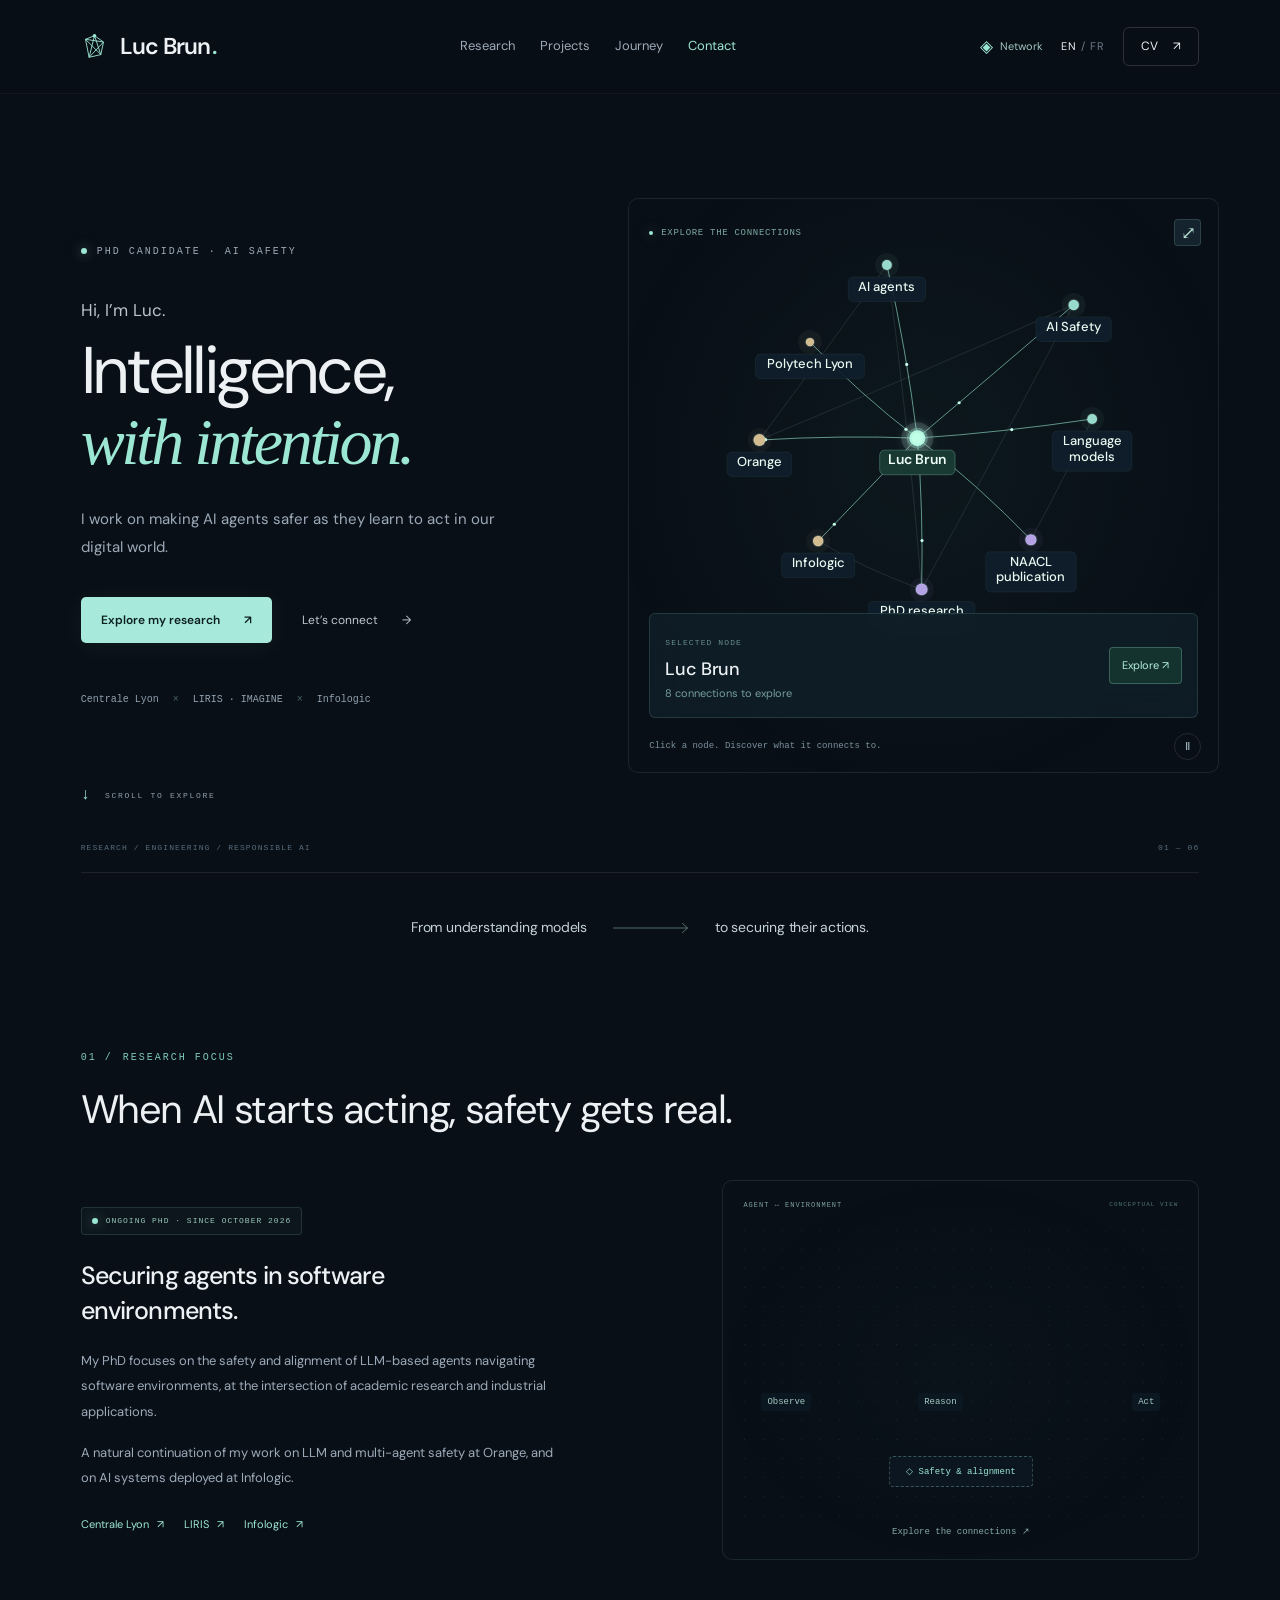
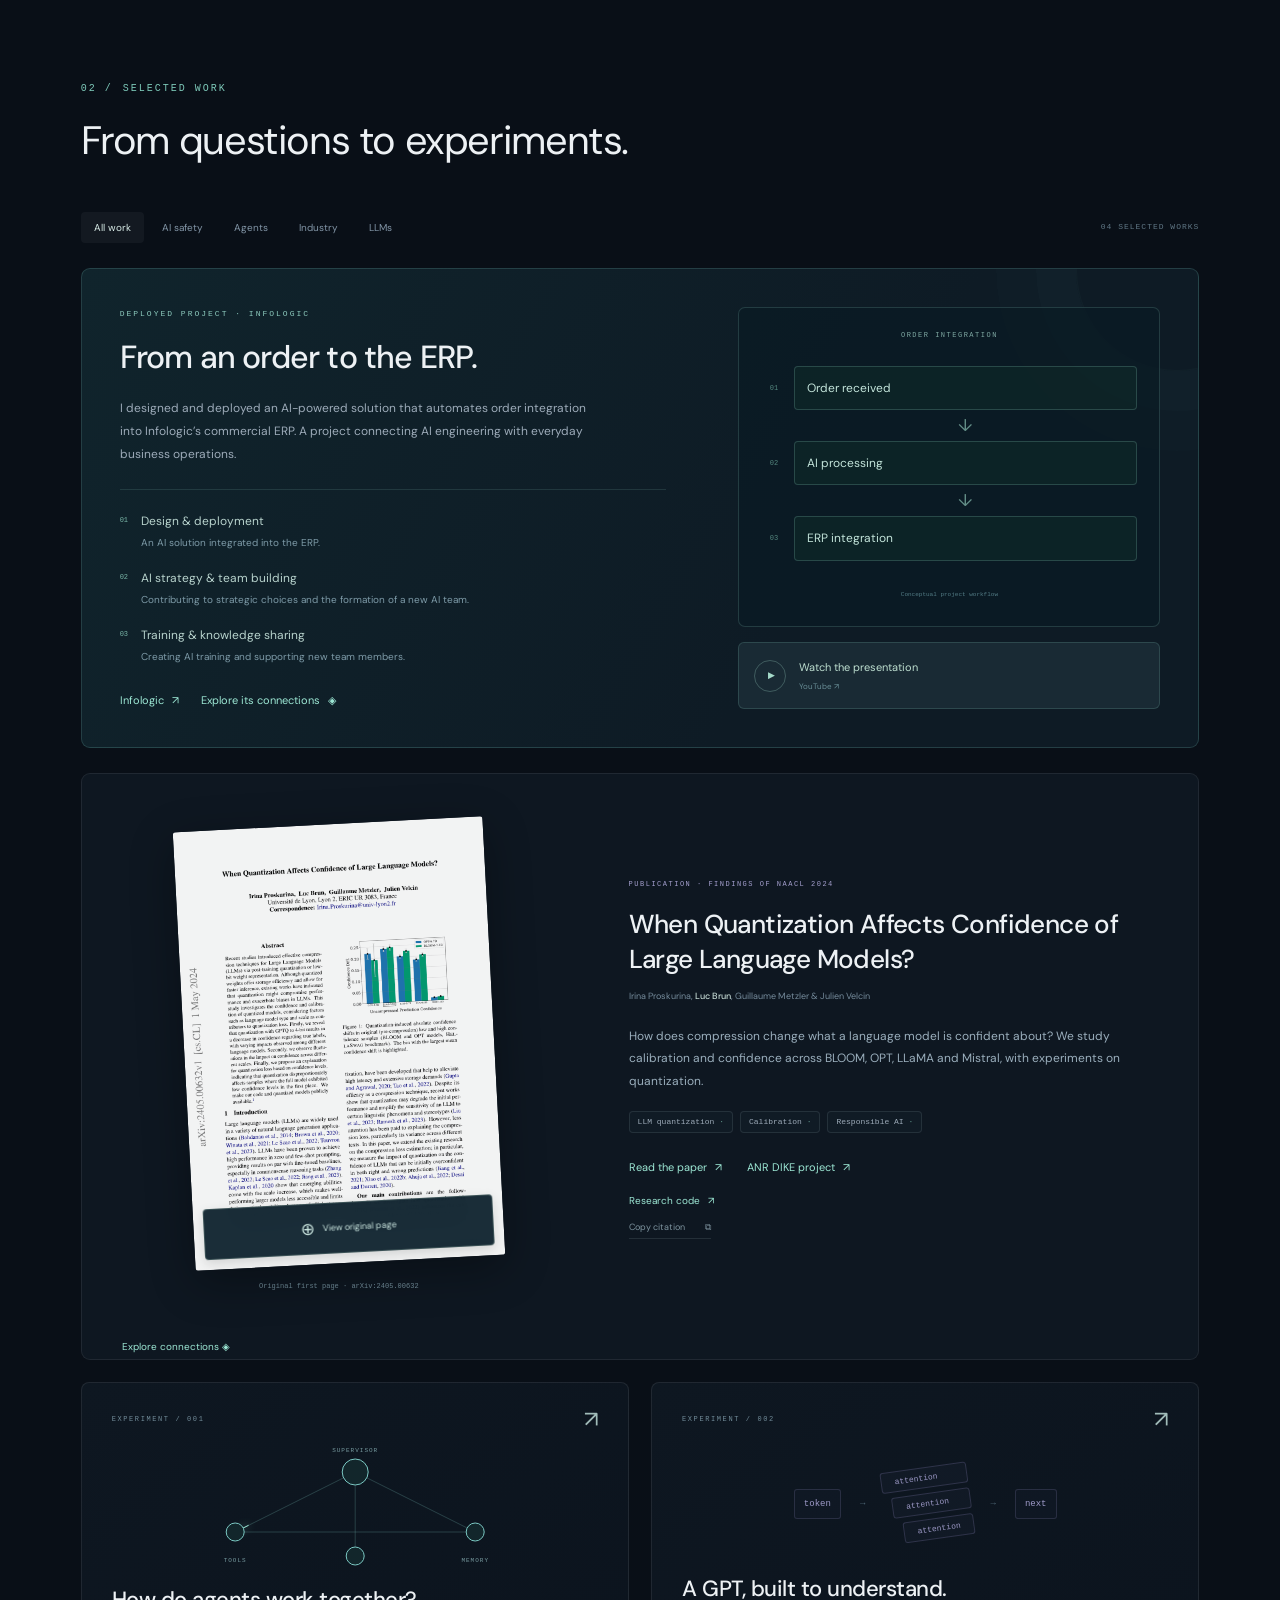
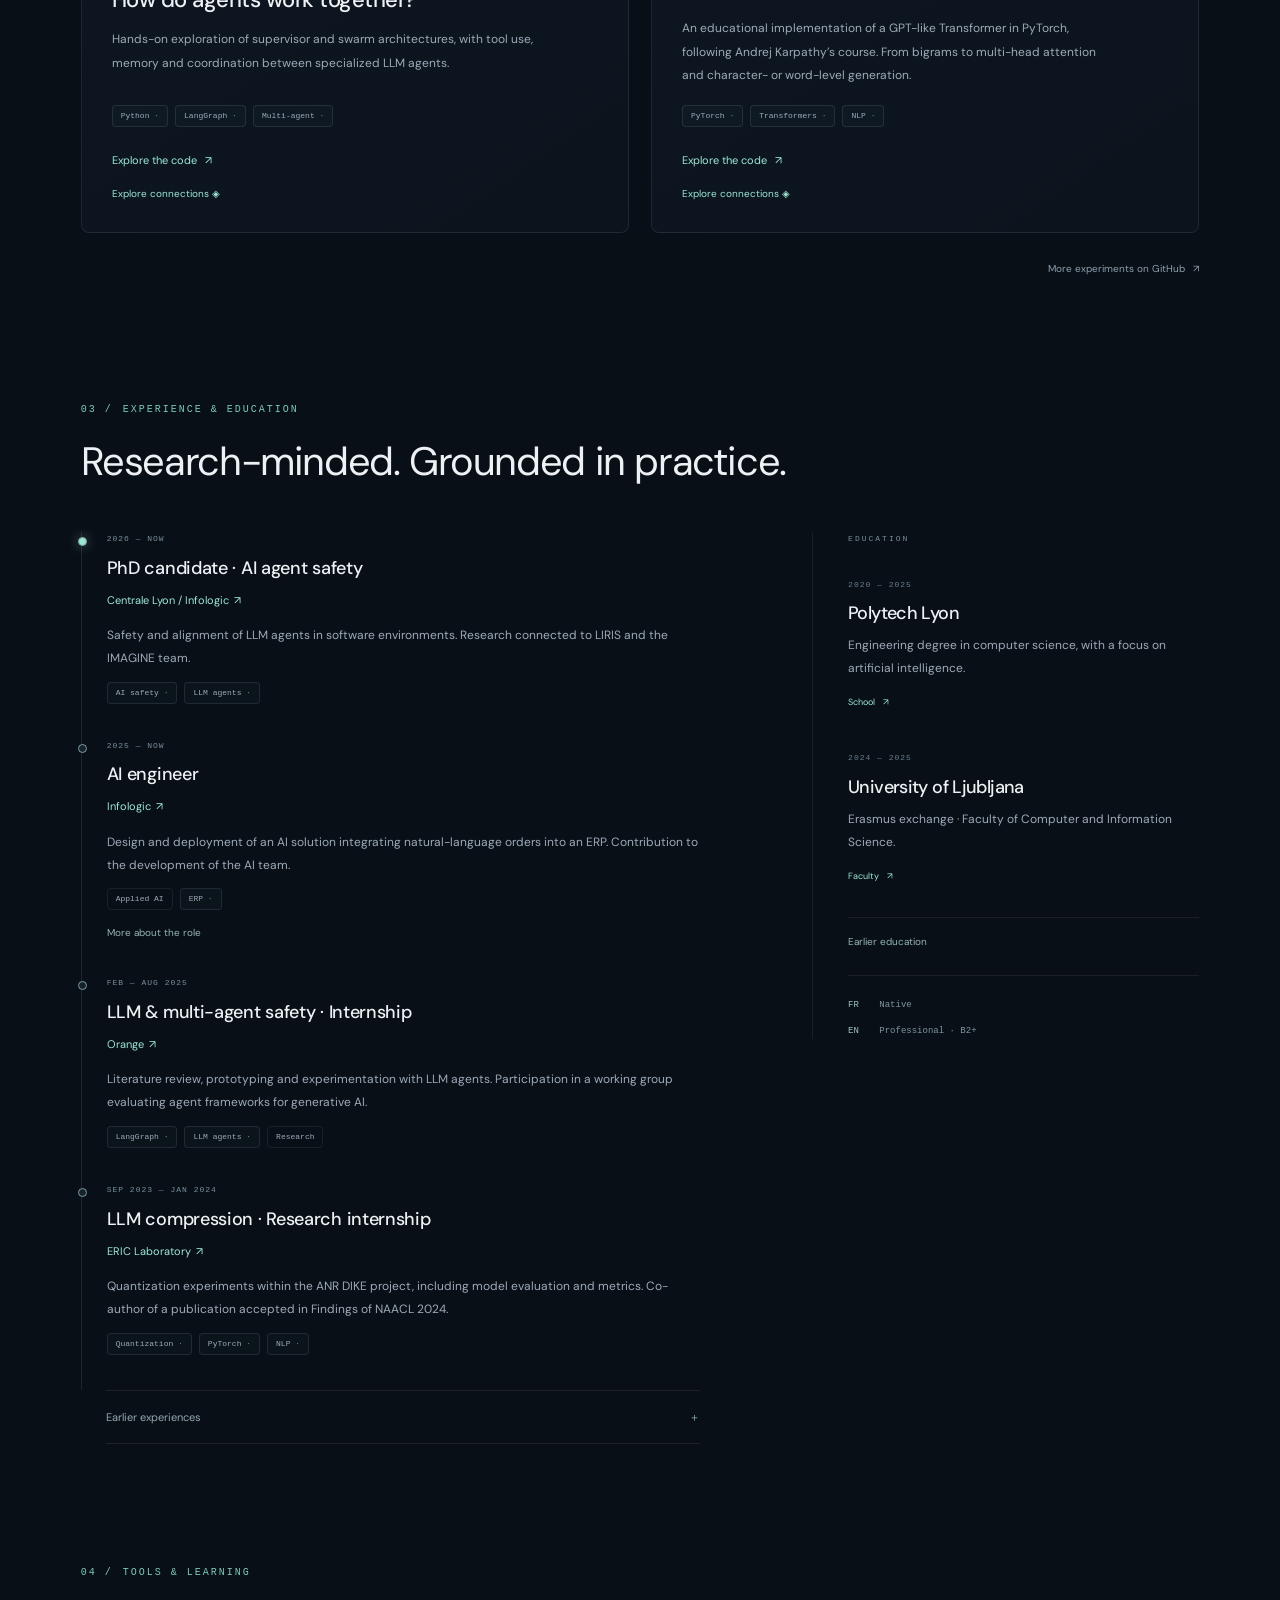
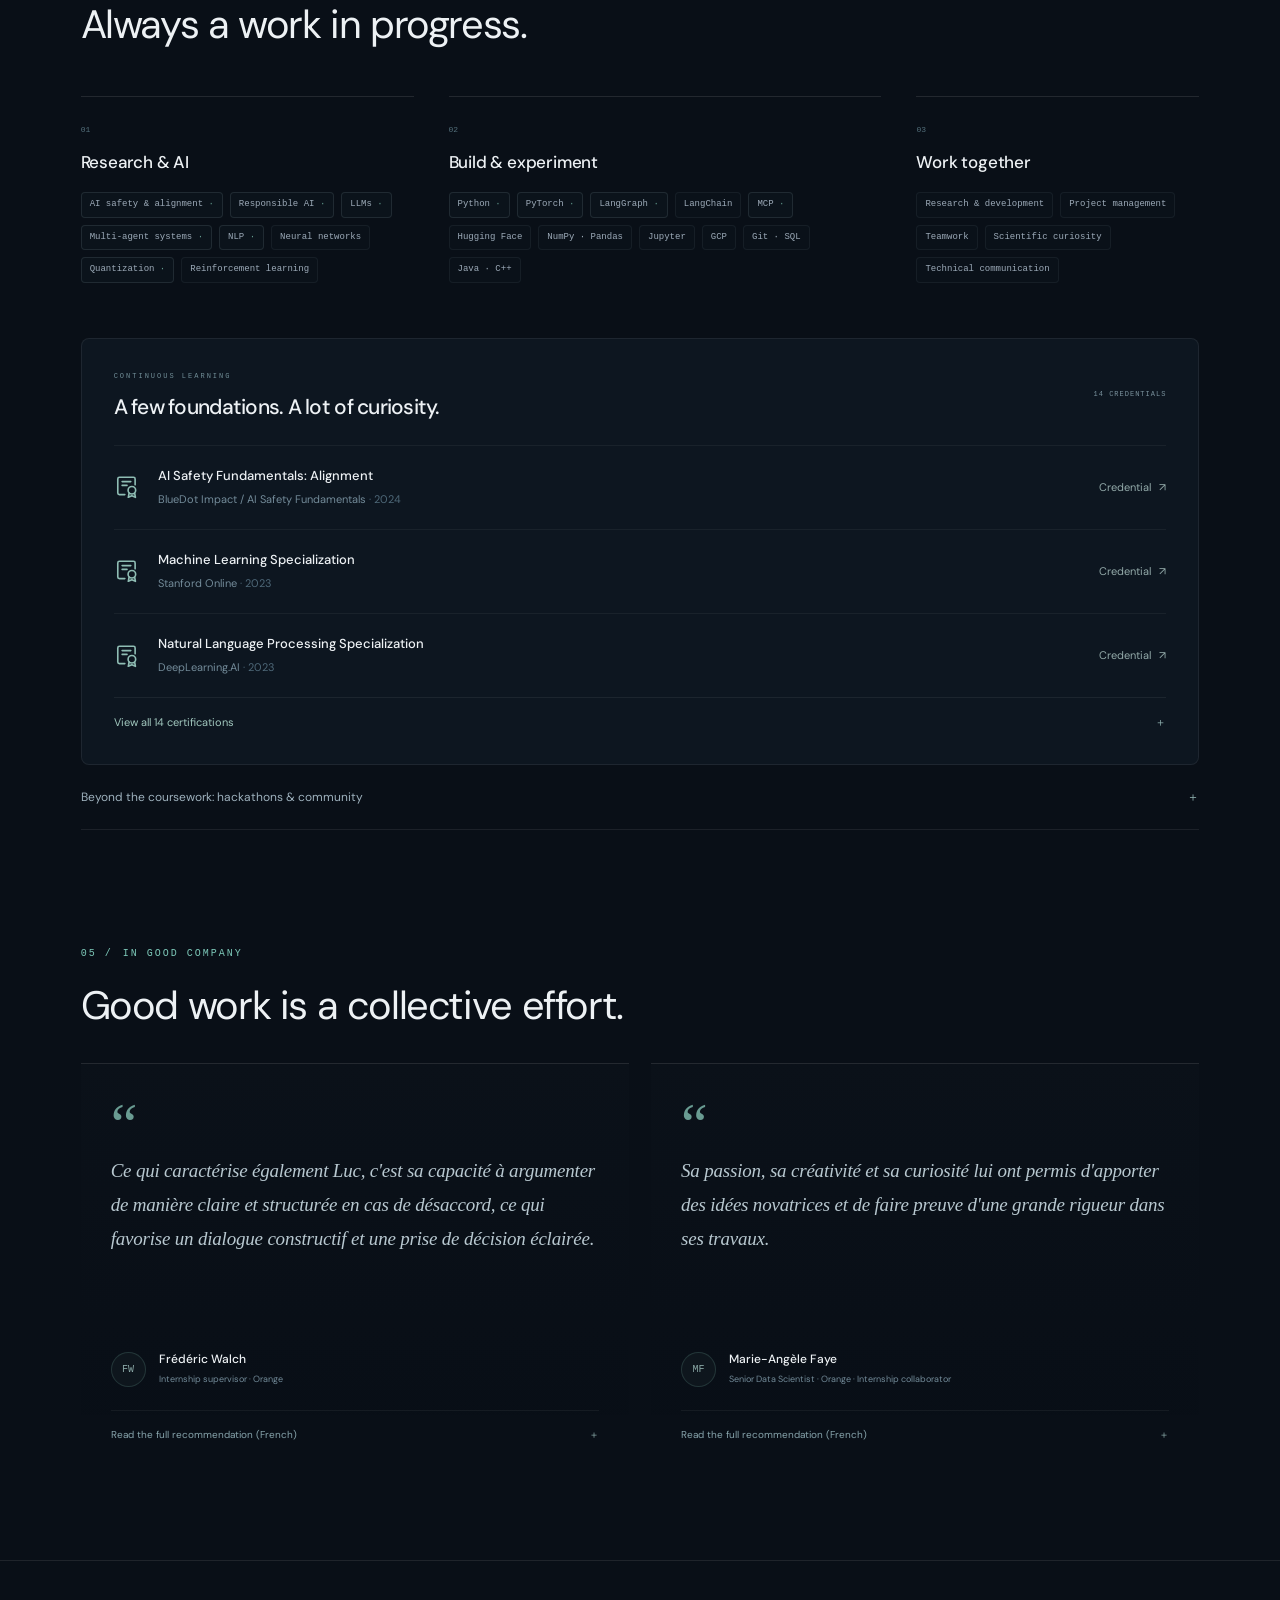
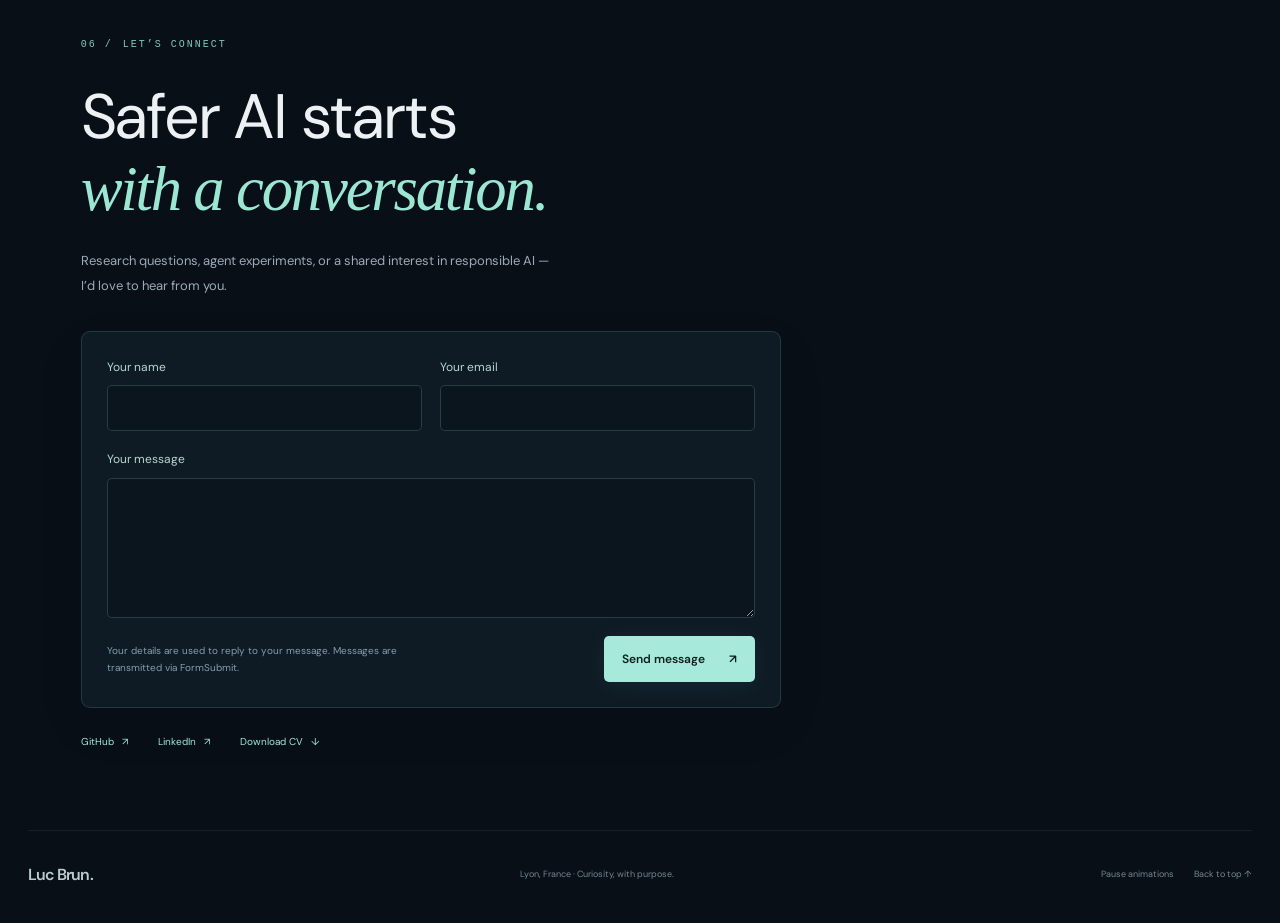
==== commit fedbdd34: "Keep enlarged graph labels separated on narrow screens" ====
--- a/cv.html
+++ b/cv.html
@@ -1,4 +1,4 @@
-<!doctype html><html lang="en"><head><meta charset="utf-8"><link rel="canonical" href="https://luckyluuuc.github.io/"><meta name="viewport" content="width=device-width, initial-scale=1"><meta name="theme-color" content="#090f17"><title>Luc Brun — AI Safety & Agent Research</title><meta name="description" content="Luc Brun, PhD candidate working on the safety and alignment of AI agents in software environments. Research, publications, projects and experience."><meta property="og:title" content="Luc Brun — AI Safety & Agent Research"><meta property="og:description" content="Exploring safer AI, from language models to agents acting in software environments."><meta property="og:type" content="website"><link rel="icon" type="image/svg+xml" href="./favicon.svg"><link rel="stylesheet" href="./style.css"><link rel="stylesheet" href="./network.css"><link rel="stylesheet" href="./knowledge.css"><script defer src="./app.js?v=20261107-polish"></script><script defer src="./network.js"></script><script defer src="./knowledge-data.js"></script><script defer src="./knowledge.js?v=20261107-polish"></script><link rel="stylesheet" href="./polish.css?v=20261107-polish"><script type="application/ld+json">{"@context":"https://schema.org","@type":"Person","name":"Luc Brun","jobTitle":"PhD candidate in AI agent safety","sameAs":["https://github.com/Luckyluuuc","https://www.linkedin.com/in/luc-brun/"],"knowsAbout":["AI safety","Large language models","Multi-agent systems","Quantization"]}</script></head><body><a class="skip" href="#main"><span data-en="Skip to content" data-fr="Aller au contenu">Skip to content</span></a><div class="network-world" aria-hidden="true"><canvas id="network"></canvas></div><div class="reading-progress" aria-hidden="true"></div><header class="header"><a class="wordmark" href="#" aria-label="Luc Brun — home"><svg width="27" height="27" viewBox="0 0 30 30" aria-hidden="true"><path d="M5 7L15 3L25 10L22 24L9 27L5 7L22 24L15 3L9 27L25 10L5 7" fill="none" stroke="currentColor" stroke-width="1"/><circle cx="15" cy="3" r="2" fill="currentColor"/></svg> Luc Brun<span class="wordmark-dot">.</span></a><nav aria-label="Main navigation"><a href="#research"><span data-en="Research" data-fr="Recherche">Research</span></a><a href="#projects"><span data-en="Projects" data-fr="Projets">Projects</span></a><a href="#journey"><span data-en="Journey" data-fr="Parcours">Journey</span></a><a href="#contact"><span data-en="Contact" data-fr="Contact">Contact</span></a></nav><div class="header-actions"><button class="open-network header-network" type="button"><span aria-hidden="true">◈</span><span data-en="Network" data-fr="Réseau">Network</span></button><button id="language" class="language" aria-label="Passer en français">EN <span>/ FR</span></button><a class="small-cta" href="./Luc-Brun-CV.pdf?v=20261107-polish" target="_blank" rel="noopener">CV <span aria-hidden="true">↗</span></a></div></header><main id="main">
+<!doctype html><html lang="en"><head><meta charset="utf-8"><link rel="canonical" href="https://luckyluuuc.github.io/"><meta name="viewport" content="width=device-width, initial-scale=1"><meta name="theme-color" content="#090f17"><title>Luc Brun — AI Safety & Agent Research</title><meta name="description" content="Luc Brun, PhD candidate working on the safety and alignment of AI agents in software environments. Research, publications, projects and experience."><meta property="og:title" content="Luc Brun — AI Safety & Agent Research"><meta property="og:description" content="Exploring safer AI, from language models to agents acting in software environments."><meta property="og:type" content="website"><link rel="icon" type="image/svg+xml" href="./favicon.svg"><link rel="stylesheet" href="./style.css"><link rel="stylesheet" href="./network.css"><link rel="stylesheet" href="./knowledge.css"><script defer src="./app.js?v=20261107-polish2"></script><script defer src="./network.js"></script><script defer src="./knowledge-data.js"></script><script defer src="./knowledge.js?v=20261107-polish2"></script><link rel="stylesheet" href="./polish.css?v=20261107-polish2"><script type="application/ld+json">{"@context":"https://schema.org","@type":"Person","name":"Luc Brun","jobTitle":"PhD candidate in AI agent safety","sameAs":["https://github.com/Luckyluuuc","https://www.linkedin.com/in/luc-brun/"],"knowsAbout":["AI safety","Large language models","Multi-agent systems","Quantization"]}</script></head><body><a class="skip" href="#main"><span data-en="Skip to content" data-fr="Aller au contenu">Skip to content</span></a><div class="network-world" aria-hidden="true"><canvas id="network"></canvas></div><div class="reading-progress" aria-hidden="true"></div><header class="header"><a class="wordmark" href="#" aria-label="Luc Brun — home"><svg width="27" height="27" viewBox="0 0 30 30" aria-hidden="true"><path d="M5 7L15 3L25 10L22 24L9 27L5 7L22 24L15 3L9 27L25 10L5 7" fill="none" stroke="currentColor" stroke-width="1"/><circle cx="15" cy="3" r="2" fill="currentColor"/></svg> Luc Brun<span class="wordmark-dot">.</span></a><nav aria-label="Main navigation"><a href="#research"><span data-en="Research" data-fr="Recherche">Research</span></a><a href="#projects"><span data-en="Projects" data-fr="Projets">Projects</span></a><a href="#journey"><span data-en="Journey" data-fr="Parcours">Journey</span></a><a href="#contact"><span data-en="Contact" data-fr="Contact">Contact</span></a></nav><div class="header-actions"><button class="open-network header-network" type="button"><span aria-hidden="true">◈</span><span data-en="Network" data-fr="Réseau">Network</span></button><button id="language" class="language" aria-label="Passer en français">EN <span>/ FR</span></button><a class="small-cta" href="./Luc-Brun-CV.pdf?v=20261107-polish2" target="_blank" rel="noopener">CV <span aria-hidden="true">↗</span></a></div></header><main id="main">
 <section class="hero" aria-labelledby="hero-title"><div class="hero-copy"><p class="eyebrow"><span class="status-dot"></span><span data-en="PHD CANDIDATE · AI SAFETY" data-fr="DOCTORANT · SÉCURITÉ DE L’IA">PHD CANDIDATE · AI SAFETY</span></p><p class="hero-intro"><span data-en="Hi, I’m Luc." data-fr="Bonjour, moi c’est Luc.">Hi, I’m Luc.</span></p><h1 id="hero-title"><span data-en="Intelligence," data-fr="L’intelligence,">Intelligence,</span><br><em><span data-en="with intention." data-fr="avec intention.">with intention.</span></em></h1><p class="hero-description" data-en="I work on making AI agents safer as they learn to act in our digital world." data-fr="Je travaille à rendre les agents IA plus sûrs lorsqu’ils agissent dans nos environnements numériques.">I work on making AI agents safer as they learn to act in our digital world.</p><div class="hero-buttons"><a class="button primary" href="#research"><span data-en="Explore my research" data-fr="Explorer mes travaux">Explore my research</span> <span aria-hidden="true">↗</span></a><a class="button quiet" href="#contact"><span data-en="Let’s connect" data-fr="Échangeons">Let’s connect</span> <span aria-hidden="true">→</span></a></div><div class="hero-affiliations"><span>Centrale Lyon</span><i>×</i><span>LIRIS · IMAGINE</span><i>×</i><span>Infologic</span></div></div>
 <div class="network-stage knowledge-stage"><div class="knowledge-stage-top"><span class="status-dot"></span><span><span data-en="EXPLORE THE CONNECTIONS" data-fr="EXPLOREZ LES CONNEXIONS">EXPLORE THE CONNECTIONS</span></span><button class="open-network" type="button" aria-label="Expand knowledge graph">⤢</button></div><div id="inline-graph" class="knowledge-surface" data-surface="inline"></div><div class="inline-selection"><div><span class="mono"><span data-en="SELECTED NODE" data-fr="NŒUD SÉLECTIONNÉ">SELECTED NODE</span></span><h3 id="inline-node-title">Luc Brun</h3><p id="inline-node-count"></p></div><button class="open-network inline-open" type="button"><span data-en="Explore" data-fr="Explorer">Explore</span> ↗</button></div><div class="network-caption"><span><span data-en="Click a node. Discover what it connects to." data-fr="Cliquez sur un nœud. Découvrez ses connexions.">Click a node. Discover what it connects to.</span></span><button id="motion" type="button" aria-label="Pause animation" aria-pressed="false">Ⅱ</button></div></div><a class="scroll-cue" href="#research"><span aria-hidden="true">↓</span> <span data-en="SCROLL TO EXPLORE" data-fr="DÉFILER POUR EXPLORER">SCROLL TO EXPLORE</span></a><div class="hero-bottom"><span>RESEARCH / ENGINEERING / RESPONSIBLE AI</span><span>01 — 06</span></div></section>
 <div class="identity-strip"><span><span data-en="From understanding models" data-fr="Comprendre les modèles">From understanding models</span></span><svg viewBox="0 0 110 20" aria-hidden="true"><path d="M0 10h108m-8-7 8 7-8 7"/></svg><span><span data-en="to securing their actions." data-fr="pour sécuriser leurs actions.">to securing their actions.</span></span></div>
@@ -6,4 +6,4 @@
 <section id="projects" class="section works"><div class="section-head reveal"><div><p class="eyebrow">02 / <span data-en="SELECTED WORK" data-fr="TRAVAUX CHOISIS">SELECTED WORK</span></p><h2 data-en="From questions to experiments." data-fr="Des questions aux expériences.">From questions to experiments.</h2></div></div><div class="work-toolbar"><div class="filters" role="group" aria-label="Filter selected work"><button class="filter active" data-filter="all" aria-pressed="true"><span data-en="All work" data-fr="Tout">All work</span></button><button class="filter" data-filter="safety" aria-pressed="false">AI safety</button><button class="filter" data-filter="agents" aria-pressed="false"><span data-en="Agents" data-fr="Agents">Agents</span></button><button class="filter" data-filter="industry" aria-pressed="false"><span data-en="Industry" data-fr="Industrie">Industry</span></button><button class="filter" data-filter="models" aria-pressed="false">LLMs</button></div><span class="mono work-count" aria-live="polite">04 <span data-en="SELECTED WORKS" data-fr="TRAVAUX CHOISIS">SELECTED WORKS</span></span></div><article id="project-infologic" class="industry-feature work-item reveal" data-topics="industry" data-knowledge-node="orders"><div class="industry-copy"><p class="eyebrow"><span data-en="DEPLOYED PROJECT · INFOLOGIC" data-fr="PROJET DÉPLOYÉ · INFOLOGIC">DEPLOYED PROJECT · INFOLOGIC</span></p><h3><span data-en="From an order to the ERP." data-fr="De la commande à l’ERP.">From an order to the ERP.</span></h3><p data-en="I designed and deployed an AI-powered solution that automates order integration into Infologic’s commercial ERP. A project connecting AI engineering with everyday business operations." data-fr="J’ai conçu et déployé une solution d’intégration automatisée de commandes par IA dans l’ERP commercialisé par Infologic. Un projet qui relie ingénierie IA et usages métier concrets.">I designed and deployed an AI-powered solution that automates order integration into Infologic’s commercial ERP. A project connecting AI engineering with everyday business operations.</p><div class="industry-contributions"><div><span>01</span><p><span data-en="Design &amp; deployment" data-fr="Conception &amp; déploiement">Design &amp; deployment</span><small><span data-en="An AI solution integrated into the ERP." data-fr="Une solution IA intégrée à l’ERP.">An AI solution integrated into the ERP.</span></small></p></div><div><span>02</span><p><span data-en="AI strategy &amp; team building" data-fr="Stratégie IA &amp; structuration d’équipe">AI strategy &amp; team building</span><small><span data-en="Contributing to strategic choices and the formation of a new AI team." data-fr="Participation aux choix stratégiques et à la structuration d’une nouvelle équipe IA.">Contributing to strategic choices and the formation of a new AI team.</span></small></p></div><div><span>03</span><p><span data-en="Training &amp; knowledge sharing" data-fr="Formation &amp; transmission">Training &amp; knowledge sharing</span><small><span data-en="Creating AI training and supporting new team members." data-fr="Création de formations IA et accompagnement des nouveaux arrivants.">Creating AI training and supporting new team members.</span></small></p></div></div><div class="work-links"><a class="text-link" href="https://www.infologic.fr/" target="_blank" rel="noopener noreferrer"><span data-en="Infologic" data-fr="Infologic">Infologic</span> ↗</a><button class="text-link knowledge-link" type="button" data-knowledge-node="orders"><span data-en="Explore its connections" data-fr="Explorer ses connexions">Explore its connections</span> ◈</button></div></div><div class="industry-media"><div class="order-flow" aria-label="Conceptual workflow: order, AI processing, ERP"><p class="mono"><span data-en="ORDER INTEGRATION" data-fr="INTÉGRATION DE COMMANDES">ORDER INTEGRATION</span></p><div><span>01</span><strong><span data-en="Order received" data-fr="Commande reçue">Order received</span></strong><i>↓</i><span>02</span><strong><span data-en="AI processing" data-fr="Traitement IA">AI processing</span></strong><i>↓</i><span>03</span><strong><span data-en="ERP integration" data-fr="Intégration ERP">ERP integration</span></strong></div><small><span data-en="Conceptual project workflow" data-fr="Schéma de principe du projet">Conceptual project workflow</span></small></div><a class="industry-video" href="https://youtu.be/15m_qlY7JE4" target="_blank" rel="noopener noreferrer"><span class="video-play" aria-hidden="true">▶</span><div><strong><span data-en="Watch the presentation" data-fr="Voir la présentation">Watch the presentation</span></strong><small>YouTube ↗</small></div></a></div></article><article id="publication" class="publication work-item reveal" data-topics="models safety"><div class="paper-original"><button class="paper-preview" type="button" aria-haspopup="dialog"><img src="./publication-first-page.png" width="1012" height="1432" loading="lazy" alt="Actual first page of When Quantization Affects Confidence of Large Language Models, with title, authors, abstract and Figure 1."><span class="paper-zoom"><span aria-hidden="true">⊕</span> <span data-en="View original page" data-fr="Agrandir la page originale">View original page</span></span></button><p><span data-en="Original first page · arXiv:2405.00632" data-fr="Première page originale · arXiv:2405.00632">Original first page · arXiv:2405.00632</span></p></div><div class="publication-copy"><p class="eyebrow"><span data-en="PUBLICATION · FINDINGS OF NAACL 2024" data-fr="PUBLICATION · FINDINGS OF NAACL 2024">PUBLICATION · FINDINGS OF NAACL 2024</span></p><h3>When Quantization Affects Confidence of Large Language Models?</h3><p class="authors">Irina Proskurina, <strong>Luc Brun</strong>, Guillaume Metzler & Julien Velcin</p><p data-en="How does compression change what a language model is confident about? We study calibration and confidence across BLOOM, OPT, LLaMA and Mistral, with experiments on quantization." data-fr="Comment la compression modifie-t-elle la confiance d’un modèle de langage ? Nous étudions la calibration et la confiance de BLOOM, OPT, LLaMA et Mistral à travers des expériences de quantification.">How does compression change what a language model is confident about? We study calibration and confidence across BLOOM, OPT, LLaMA and Mistral, with experiments on quantization.</p><div class="tags"><span>LLM quantization</span><span>Calibration</span><span>Responsible AI</span></div><div class="work-links"><a class="text-link" href="https://arxiv.org/abs/2405.00632" target="_blank" rel="noopener noreferrer"><span data-en="Read the paper" data-fr="Lire la publication">Read the paper</span><span aria-hidden="true"> ↗</span></a><a class="text-link" href="https://www.anr-dike.fr/" target="_blank" rel="noopener noreferrer"><span data-en="ANR DIKE project" data-fr="Projet ANR DIKE">ANR DIKE project</span><span aria-hidden="true"> ↗</span></a></div><a class="text-link paper-code-link" href="https://github.com/upunaprosk/quantized-lm-confidence" target="_blank" rel="noopener noreferrer"><span data-en="Research code" data-fr="Code de recherche">Research code</span> ↗</a><button class="citation-button" id="copy-citation"><span data-en="Copy citation" data-fr="Copier la référence">Copy citation</span> <span aria-hidden="true">⧉</span></button><span id="citation-status" class="sr-only" aria-live="polite"></span></div></article><div class="project-grid"><article id="project-agents" class="project work-item reveal" data-topics="agents safety"><div class="project-top"><span class="mono">EXPERIMENT / 001</span><span class="project-symbol">↗</span></div><div class="mini-graph" aria-hidden="true"><svg viewBox="0 0 400 145"><path d="M80 95L200 35L320 95M80 95H320M200 35V119"/><path class="graph-pulse" d="M80 95L200 35L320 95"/><circle cx="200" cy="35" r="13"/><circle cx="80" cy="95" r="9"/><circle cx="320" cy="95" r="9"/><circle cx="200" cy="119" r="9"/><text x="200" y="15">SUPERVISOR</text><text x="80" y="125">TOOLS</text><text x="320" y="125">MEMORY</text></svg></div><h3 data-en="How do agents work together?" data-fr="Comment les agents coopèrent-ils ?">How do agents work together?</h3><p data-en="Hands-on exploration of supervisor and swarm architectures, with tool use, memory and coordination between specialized LLM agents." data-fr="Exploration pratique des architectures superviseur et swarm, de l’usage d’outils, de la mémoire et de la coordination entre agents LLM spécialisés.">Hands-on exploration of supervisor and swarm architectures, with tool use, memory and coordination between specialized LLM agents.</p><div class="tags"><span>Python</span><span>LangGraph</span><span>Multi-agent</span></div><a class="text-link" href="https://github.com/Luckyluuuc/multi-agent-langgraph-xp" target="_blank" rel="noopener noreferrer"><span data-en="Explore the code" data-fr="Explorer le code">Explore the code</span><span aria-hidden="true"> ↗</span></a></article><article id="project-gpt" class="project work-item reveal" data-topics="models"><div class="project-top"><span class="mono">EXPERIMENT / 002</span><span class="project-symbol">↗</span></div><div class="token-visual" aria-hidden="true"><span>token</span><i>→</i><div class="attention-stack"><b>attention</b><b>attention</b><b>attention</b></div><i>→</i><span>next</span></div><h3 data-en="A GPT, built to understand." data-fr="Construire un GPT pour comprendre.">A GPT, built to understand.</h3><p data-en="An educational implementation of a GPT-like Transformer in PyTorch, following Andrej Karpathy’s course. From bigrams to multi-head attention and character- or word-level generation." data-fr="Une implémentation pédagogique d’un Transformer de type GPT en PyTorch, à partir du cours d’Andrej Karpathy. Des bigrammes à l’attention multi-têtes et à la génération par caractères ou par mots.">An educational implementation of a GPT-like Transformer in PyTorch, following Andrej Karpathy’s course. From bigrams to multi-head attention and character- or word-level generation.</p><div class="tags"><span>PyTorch</span><span>Transformers</span><span>NLP</span></div><a class="text-link" href="https://github.com/Luckyluuuc/GPTmodel" target="_blank" rel="noopener noreferrer"><span data-en="Explore the code" data-fr="Explorer le code">Explore the code</span><span aria-hidden="true"> ↗</span></a></article></div><p class="more-work"><a class="text-link" href="https://github.com/Luckyluuuc" target="_blank" rel="noopener noreferrer"><span data-en="More experiments on GitHub" data-fr="Autres expérimentations sur GitHub">More experiments on GitHub</span><span aria-hidden="true"> ↗</span></a></p></section>
 <section id="journey" class="section journey"><div class="section-head reveal"><div><p class="eyebrow">03 / <span data-en="EXPERIENCE &amp; EDUCATION" data-fr="EXPÉRIENCE &amp; FORMATION">EXPERIENCE &amp; EDUCATION</span></p><h2 data-en="Research-minded. Grounded in practice." data-fr="L’esprit recherche. L’expérience du terrain.">Research-minded. Grounded in practice.</h2></div></div><div class="journey-layout"><div class="timeline"><article id="experience-phd" class="timeline-item reveal"><div class="timeline-date"><span data-en="2026 — NOW" data-fr="2026 — AUJ.">2026 — NOW</span></div><div class="timeline-body"><h3><span data-en="PhD candidate · AI agent safety" data-fr="Doctorant · Sécurité des agents IA">PhD candidate · AI agent safety</span></h3><a class="organization" href="https://www.ec-lyon.fr/" target="_blank" rel="noopener noreferrer">Centrale Lyon / Infologic<span aria-hidden="true"> ↗</span></a><p><span data-en="Safety and alignment of LLM agents in software environments. Research connected to LIRIS and the IMAGINE team." data-fr="Sécurisation et alignement des agents LLM en environnement logiciel. Recherche en lien avec le LIRIS et l’équipe IMAGINE.">Safety and alignment of LLM agents in software environments. Research connected to LIRIS and the IMAGINE team.</span></p><div class="tags"><span>AI safety</span><span>LLM agents</span></div></div></article><article id="experience-infologic" class="timeline-item reveal"><div class="timeline-date"><span data-en="2025 — NOW" data-fr="2025 — AUJ.">2025 — NOW</span></div><div class="timeline-body"><h3><span data-en="AI engineer" data-fr="Ingénieur IA">AI engineer</span></h3><a class="organization" href="https://www.infologic.fr/" target="_blank" rel="noopener noreferrer">Infologic<span aria-hidden="true"> ↗</span></a><p><span data-en="Design and deployment of an AI solution integrating natural-language orders into an ERP. Contribution to the development of the AI team." data-fr="Conception et déploiement d’une solution IA d’intégration de commandes en langage naturel dans un ERP. Contribution à la structuration de l’équipe IA.">Design and deployment of an AI solution integrating natural-language orders into an ERP. Contribution to the development of the AI team.</span></p><div class="tags"><span>Applied AI</span><span>ERP</span></div><details><summary><span data-en="More about the role" data-fr="Détails du poste">More about the role</span></summary><p><span data-en="Participation in strategic AI decisions, creation of internal AI training and onboarding support for new team members." data-fr="Participation aux choix stratégiques en IA, création de formations internes et accompagnement des nouveaux arrivants.">Participation in strategic AI decisions, creation of internal AI training and onboarding support for new team members.</span></p></details></div></article><article id="experience-orange" class="timeline-item reveal"><div class="timeline-date"><span data-en="FEB — AUG 2025" data-fr="FÉV. — AOÛT 2025">FEB — AUG 2025</span></div><div class="timeline-body"><h3><span data-en="LLM &amp; multi-agent safety · Internship" data-fr="Sécurité des LLM et multi-agents · Stage">LLM &amp; multi-agent safety · Internship</span></h3><a class="organization" href="https://www.orange.com/" target="_blank" rel="noopener noreferrer">Orange<span aria-hidden="true"> ↗</span></a><p><span data-en="Literature review, prototyping and experimentation with LLM agents. Participation in a working group evaluating agent frameworks for generative AI." data-fr="Veille scientifique, prototypage et expérimentation sur les agents LLM. Participation à un groupe de travail évaluant les frameworks d’agents pour l’IA générative.">Literature review, prototyping and experimentation with LLM agents. Participation in a working group evaluating agent frameworks for generative AI.</span></p><div class="tags"><span>LangGraph</span><span>LLM agents</span><span>Research</span></div></div></article><article id="experience-eric" class="timeline-item reveal"><div class="timeline-date"><span data-en="SEP 2023 — JAN 2024" data-fr="SEPT. 2023 — JANV. 2024">SEP 2023 — JAN 2024</span></div><div class="timeline-body"><h3><span data-en="LLM compression · Research internship" data-fr="Compression des LLM · Stage de recherche">LLM compression · Research internship</span></h3><a class="organization" href="https://eric.univ-lyon2.fr/" target="_blank" rel="noopener noreferrer">ERIC Laboratory<span aria-hidden="true"> ↗</span></a><p><span data-en="Quantization experiments within the ANR DIKE project, including model evaluation and metrics. Co-author of a publication accepted in Findings of NAACL 2024." data-fr="Expériences de quantification dans le projet ANR DIKE, avec évaluation des modèles et calcul de métriques. Co-auteur d’une publication acceptée dans Findings of NAACL 2024.">Quantization experiments within the ANR DIKE project, including model evaluation and metrics. Co-author of a publication accepted in Findings of NAACL 2024.</span></p><div class="tags"><span>Quantization</span><span>PyTorch</span><span>NLP</span></div></div></article><details class="earlier"><summary><span data-en="Earlier experiences" data-fr="Expériences complémentaires">Earlier experiences</span> <span>＋</span></summary><div class="earlier-content"><h4>LMFA · Centrale Lyon — 2021</h4><p><span data-en="Helped prepare a new practical teaching session for engineering students." data-fr="Aide à la préparation d’un nouveau travail pratique pour les élèves ingénieurs.">Helped prepare a new practical teaching session for engineering students.</span></p><h4>digiSchool — 2018</h4><p><span data-en="Observation internship: software development and digital educational content." data-fr="Stage d’observation : développement logiciel et création de contenus pédagogiques numériques.">Observation internship: software development and digital educational content.</span></p><h4>France 3 — 2017</h4><p><span data-en="Observation of the production of local television news reports." data-fr="Observation de la réalisation de reportages pour le journal télévisé local.">Observation of the production of local television news reports.</span></p></div></details></div><aside class="education reveal"><p class="eyebrow"><span data-en="EDUCATION" data-fr="FORMATION">EDUCATION</span></p><div class="education-item"><span class="mono">2020 — 2025</span><h3>Polytech Lyon</h3><p><span data-en="Engineering degree in computer science, with a focus on artificial intelligence." data-fr="Diplôme d’ingénieur en informatique, spécialisation intelligence artificielle.">Engineering degree in computer science, with a focus on artificial intelligence.</span></p><a class="text-link" href="https://polytech.univ-lyon1.fr/" target="_blank" rel="noopener noreferrer"><span data-en="School" data-fr="École">School</span><span aria-hidden="true"> ↗</span></a></div><div class="education-item"><span class="mono">2024 — 2025</span><h3>University of Ljubljana</h3><p><span data-en="Erasmus exchange · Faculty of Computer and Information Science." data-fr="Échange Erasmus · Faculté d’informatique et des sciences de l’information.">Erasmus exchange · Faculty of Computer and Information Science.</span></p><a class="text-link" href="https://www.fri.uni-lj.si/en" target="_blank" rel="noopener noreferrer"><span data-en="Faculty" data-fr="Faculté">Faculty</span><span aria-hidden="true"> ↗</span></a></div><details><summary><span data-en="Earlier education" data-fr="Formation précédente">Earlier education</span></summary><p><span data-en="Scientific baccalaureate, engineering sciences · European English section. Lycée Germaine Tillion, 2017–2020." data-fr="Baccalauréat scientifique, sciences de l’ingénieur · Section européenne anglais. Lycée Germaine Tillion, 2017–2020.">Scientific baccalaureate, engineering sciences · European English section. Lycée Germaine Tillion, 2017–2020.</span></p></details><div class="languages"><span>FR <b><span data-en="Native" data-fr="Langue maternelle">Native</span></b></span><span>EN <b><span data-en="Professional · B2+" data-fr="Professionnel · B2+">Professional · B2+</span></b></span></div></aside></div></section>
 <section id="toolkit" class="section toolkit"><div class="section-head reveal"><div><p class="eyebrow">04 / <span data-en="TOOLS &amp; LEARNING" data-fr="COMPÉTENCES &amp; APPRENTISSAGE">TOOLS &amp; LEARNING</span></p><h2 data-en="Always a work in progress." data-fr="Toujours en exploration.">Always a work in progress.</h2></div></div><div class="skill-groups reveal"><div class="skill-group"><span class="mono">01</span><h3><span data-en="Research &amp; AI" data-fr="Recherche &amp; IA">Research &amp; AI</span></h3><div class="tags"><span>AI safety &amp; alignment</span><span>Responsible AI</span><span>LLMs</span><span>Multi-agent systems</span><span>NLP</span><span>Neural networks</span><span>Quantization</span><span>Reinforcement learning</span></div></div><div class="skill-group"><span class="mono">02</span><h3><span data-en="Build &amp; experiment" data-fr="Développement &amp; expérimentation">Build &amp; experiment</span></h3><div class="tags"><span>Python</span><span>PyTorch</span><span>LangGraph</span><span>LangChain</span><span>MCP</span><span>Hugging Face</span><span>NumPy · Pandas</span><span>Jupyter</span><span>GCP</span><span>Git · SQL</span><span>Java · C++</span></div></div><div class="skill-group"><span class="mono">03</span><h3><span data-en="Work together" data-fr="Travail collectif">Work together</span></h3><div class="tags"><span>Research &amp; development</span><span>Project management</span><span>Teamwork</span><span>Scientific curiosity</span><span>Technical communication</span></div></div></div><div class="certifications reveal"><div class="cert-heading"><div><p class="eyebrow"><span data-en="CONTINUOUS LEARNING" data-fr="FORMATION CONTINUE">CONTINUOUS LEARNING</span></p><h3><span data-en="A few foundations. A lot of curiosity." data-fr="Des bases solides. Beaucoup de curiosité.">A few foundations. A lot of curiosity.</span></h3></div><span class="mono">14 <span data-en="CREDENTIALS" data-fr="CERTIFICATIONS">CREDENTIALS</span></span></div><div id="cert-bluedot" class="cert-row"><span class="cert-icon" aria-hidden="true"><svg viewBox="0 0 24 24" fill="none" stroke="currentColor" stroke-width="1.5" stroke-linecap="round" stroke-linejoin="round"><path d="M10 19H5a1.5 1.5 0 0 1-1.5-1.5v-13A1.5 1.5 0 0 1 5 3h13a1.5 1.5 0 0 1 1.5 1.5V10M7.5 7h8M7.5 10.5H12"/><circle cx="16.5" cy="15" r="3.5"/><path d="m14 17.5-.8 4 3.3-1.4 3.3 1.4-.8-4"/></svg></span><div><h4>AI Safety Fundamentals: Alignment</h4><p>BlueDot Impact / AI Safety Fundamentals <span>· 2024</span></p></div><a class="text-link" href="https://course.bluedot.org/certification?id=recHPfcS8F6F5Jn37" target="_blank" rel="noopener noreferrer"><span data-en="Credential" data-fr="Justificatif">Credential</span><span aria-hidden="true"> ↗</span></a></div><div id="cert-ml" class="cert-row"><span class="cert-icon" aria-hidden="true"><svg viewBox="0 0 24 24" fill="none" stroke="currentColor" stroke-width="1.5" stroke-linecap="round" stroke-linejoin="round"><path d="M10 19H5a1.5 1.5 0 0 1-1.5-1.5v-13A1.5 1.5 0 0 1 5 3h13a1.5 1.5 0 0 1 1.5 1.5V10M7.5 7h8M7.5 10.5H12"/><circle cx="16.5" cy="15" r="3.5"/><path d="m14 17.5-.8 4 3.3-1.4 3.3 1.4-.8-4"/></svg></span><div><h4>Machine Learning Specialization</h4><p>Stanford Online <span>· 2023</span></p></div><a class="text-link" href="https://www.coursera.org/account/accomplishments/specialization/JLS97MJ6S86A" target="_blank" rel="noopener noreferrer"><span data-en="Credential" data-fr="Justificatif">Credential</span><span aria-hidden="true"> ↗</span></a></div><div id="cert-nlp" class="cert-row"><span class="cert-icon" aria-hidden="true"><svg viewBox="0 0 24 24" fill="none" stroke="currentColor" stroke-width="1.5" stroke-linecap="round" stroke-linejoin="round"><path d="M10 19H5a1.5 1.5 0 0 1-1.5-1.5v-13A1.5 1.5 0 0 1 5 3h13a1.5 1.5 0 0 1 1.5 1.5V10M7.5 7h8M7.5 10.5H12"/><circle cx="16.5" cy="15" r="3.5"/><path d="m14 17.5-.8 4 3.3-1.4 3.3 1.4-.8-4"/></svg></span><div><h4>Natural Language Processing Specialization</h4><p>DeepLearning.AI <span>· 2023</span></p></div><a class="text-link" href="https://www.coursera.org/account/accomplishments/specialization/G8S9V3PVWDHX" target="_blank" rel="noopener noreferrer"><span data-en="Credential" data-fr="Justificatif">Credential</span><span aria-hidden="true"> ↗</span></a></div><details class="all-certs"><summary><span data-en="View all 14 certifications" data-fr="Voir les 14 certifications">View all 14 certifications</span> <span>＋</span></summary><div class="cert-row"><span class="cert-icon" aria-hidden="true"><svg viewBox="0 0 24 24" fill="none" stroke="currentColor" stroke-width="1.5" stroke-linecap="round" stroke-linejoin="round"><path d="M10 19H5a1.5 1.5 0 0 1-1.5-1.5v-13A1.5 1.5 0 0 1 5 3h13a1.5 1.5 0 0 1 1.5 1.5V10M7.5 7h8M7.5 10.5H12"/><circle cx="16.5" cy="15" r="3.5"/><path d="m14 17.5-.8 4 3.3-1.4 3.3 1.4-.8-4"/></svg></span><div><h4>Participation — AI Safety Fundamentals</h4><p>AI Safety Collab by ENAIS <span>· 2024</span></p></div><a class="text-link" href="https://www.linkedin.com/in/luc-brun/details/certifications/" target="_blank" rel="noopener noreferrer"><span data-en="LinkedIn" data-fr="LinkedIn">LinkedIn</span><span aria-hidden="true"> ↗</span></a></div><div class="cert-row"><span class="cert-icon" aria-hidden="true"><svg viewBox="0 0 24 24" fill="none" stroke="currentColor" stroke-width="1.5" stroke-linecap="round" stroke-linejoin="round"><path d="M10 19H5a1.5 1.5 0 0 1-1.5-1.5v-13A1.5 1.5 0 0 1 5 3h13a1.5 1.5 0 0 1 1.5 1.5V10M7.5 7h8M7.5 10.5H12"/><circle cx="16.5" cy="15" r="3.5"/><path d="m14 17.5-.8 4 3.3-1.4 3.3 1.4-.8-4"/></svg></span><div><h4>Bridging the Gap — Critical Questions for AI</h4><p>Hasso Plattner Institute · Hackathon &amp; Ideathon <span>· 2024</span></p></div><a class="text-link" href="https://www.linkedin.com/in/luc-brun/details/certifications/" target="_blank" rel="noopener noreferrer"><span data-en="LinkedIn" data-fr="LinkedIn">LinkedIn</span><span aria-hidden="true"> ↗</span></a></div><div class="cert-row"><span class="cert-icon" aria-hidden="true"><svg viewBox="0 0 24 24" fill="none" stroke="currentColor" stroke-width="1.5" stroke-linecap="round" stroke-linejoin="round"><path d="M10 19H5a1.5 1.5 0 0 1-1.5-1.5v-13A1.5 1.5 0 0 1 5 3h13a1.5 1.5 0 0 1 1.5 1.5V10M7.5 7h8M7.5 10.5H12"/><circle cx="16.5" cy="15" r="3.5"/><path d="m14 17.5-.8 4 3.3-1.4 3.3 1.4-.8-4"/></svg></span><div><h4>Unsupervised Learning, Recommenders, Reinforcement Learning</h4><p>Stanford Online <span>· 2023</span></p></div><a class="text-link" href="https://www.coursera.org/account/accomplishments/verify/MGD4BD45SN3M" target="_blank" rel="noopener noreferrer"><span data-en="Credential" data-fr="Justificatif">Credential</span><span aria-hidden="true"> ↗</span></a></div><div class="cert-row"><span class="cert-icon" aria-hidden="true"><svg viewBox="0 0 24 24" fill="none" stroke="currentColor" stroke-width="1.5" stroke-linecap="round" stroke-linejoin="round"><path d="M10 19H5a1.5 1.5 0 0 1-1.5-1.5v-13A1.5 1.5 0 0 1 5 3h13a1.5 1.5 0 0 1 1.5 1.5V10M7.5 7h8M7.5 10.5H12"/><circle cx="16.5" cy="15" r="3.5"/><path d="m14 17.5-.8 4 3.3-1.4 3.3 1.4-.8-4"/></svg></span><div><h4>Welcome to Game Theory</h4><p>University of Tokyo <span>· 2023</span></p></div><a class="text-link" href="https://www.coursera.org/account/accomplishments/verify/D9FYE24HDHQC" target="_blank" rel="noopener noreferrer"><span data-en="Credential" data-fr="Justificatif">Credential</span><span aria-hidden="true"> ↗</span></a></div><div class="cert-row"><span class="cert-icon" aria-hidden="true"><svg viewBox="0 0 24 24" fill="none" stroke="currentColor" stroke-width="1.5" stroke-linecap="round" stroke-linejoin="round"><path d="M10 19H5a1.5 1.5 0 0 1-1.5-1.5v-13A1.5 1.5 0 0 1 5 3h13a1.5 1.5 0 0 1 1.5 1.5V10M7.5 7h8M7.5 10.5H12"/><circle cx="16.5" cy="15" r="3.5"/><path d="m14 17.5-.8 4 3.3-1.4 3.3 1.4-.8-4"/></svg></span><div><h4>Natural Language Processing with Attention Models</h4><p>Coursera <span>· 2023</span></p></div><a class="text-link" href="https://www.coursera.org/account/accomplishments/verify/W7X79M6TBZ8D" target="_blank" rel="noopener noreferrer"><span data-en="Credential" data-fr="Justificatif">Credential</span><span aria-hidden="true"> ↗</span></a></div><div class="cert-row"><span class="cert-icon" aria-hidden="true"><svg viewBox="0 0 24 24" fill="none" stroke="currentColor" stroke-width="1.5" stroke-linecap="round" stroke-linejoin="round"><path d="M10 19H5a1.5 1.5 0 0 1-1.5-1.5v-13A1.5 1.5 0 0 1 5 3h13a1.5 1.5 0 0 1 1.5 1.5V10M7.5 7h8M7.5 10.5H12"/><circle cx="16.5" cy="15" r="3.5"/><path d="m14 17.5-.8 4 3.3-1.4 3.3 1.4-.8-4"/></svg></span><div><h4>Natural Language Processing with Sequence Models</h4><p>Coursera <span>· 2023</span></p></div><a class="text-link" href="https://www.coursera.org/account/accomplishments/verify/DXCYKASZZJFQ" target="_blank" rel="noopener noreferrer"><span data-en="Credential" data-fr="Justificatif">Credential</span><span aria-hidden="true"> ↗</span></a></div><div class="cert-row"><span class="cert-icon" aria-hidden="true"><svg viewBox="0 0 24 24" fill="none" stroke="currentColor" stroke-width="1.5" stroke-linecap="round" stroke-linejoin="round"><path d="M10 19H5a1.5 1.5 0 0 1-1.5-1.5v-13A1.5 1.5 0 0 1 5 3h13a1.5 1.5 0 0 1 1.5 1.5V10M7.5 7h8M7.5 10.5H12"/><circle cx="16.5" cy="15" r="3.5"/><path d="m14 17.5-.8 4 3.3-1.4 3.3 1.4-.8-4"/></svg></span><div><h4>Natural Language Processing with Classification and Vector Spaces</h4><p>Coursera <span>· 2023</span></p></div><a class="text-link" href="https://www.coursera.org/account/accomplishments/verify/TLZYJMJWUHFF" target="_blank" rel="noopener noreferrer"><span data-en="Credential" data-fr="Justificatif">Credential</span><span aria-hidden="true"> ↗</span></a></div><div class="cert-row"><span class="cert-icon" aria-hidden="true"><svg viewBox="0 0 24 24" fill="none" stroke="currentColor" stroke-width="1.5" stroke-linecap="round" stroke-linejoin="round"><path d="M10 19H5a1.5 1.5 0 0 1-1.5-1.5v-13A1.5 1.5 0 0 1 5 3h13a1.5 1.5 0 0 1 1.5 1.5V10M7.5 7h8M7.5 10.5H12"/><circle cx="16.5" cy="15" r="3.5"/><path d="m14 17.5-.8 4 3.3-1.4 3.3 1.4-.8-4"/></svg></span><div><h4>Natural Language Processing with Probabilistic Models</h4><p>Coursera <span>· 2023</span></p></div><a class="text-link" href="https://www.coursera.org/account/accomplishments/verify/2FWA97ZS7GCY" target="_blank" rel="noopener noreferrer"><span data-en="Credential" data-fr="Justificatif">Credential</span><span aria-hidden="true"> ↗</span></a></div><div class="cert-row"><span class="cert-icon" aria-hidden="true"><svg viewBox="0 0 24 24" fill="none" stroke="currentColor" stroke-width="1.5" stroke-linecap="round" stroke-linejoin="round"><path d="M10 19H5a1.5 1.5 0 0 1-1.5-1.5v-13A1.5 1.5 0 0 1 5 3h13a1.5 1.5 0 0 1 1.5 1.5V10M7.5 7h8M7.5 10.5H12"/><circle cx="16.5" cy="15" r="3.5"/><path d="m14 17.5-.8 4 3.3-1.4 3.3 1.4-.8-4"/></svg></span><div><h4>Introduction to TensorFlow for Artificial Intelligence, Machine Learning, and Deep Learning</h4><p>DeepLearning.AI <span>· 2023</span></p></div><a class="text-link" href="https://www.coursera.org/account/accomplishments/verify/845Q2YKRBEKE" target="_blank" rel="noopener noreferrer"><span data-en="Credential" data-fr="Justificatif">Credential</span><span aria-hidden="true"> ↗</span></a></div><div class="cert-row"><span class="cert-icon" aria-hidden="true"><svg viewBox="0 0 24 24" fill="none" stroke="currentColor" stroke-width="1.5" stroke-linecap="round" stroke-linejoin="round"><path d="M10 19H5a1.5 1.5 0 0 1-1.5-1.5v-13A1.5 1.5 0 0 1 5 3h13a1.5 1.5 0 0 1 1.5 1.5V10M7.5 7h8M7.5 10.5H12"/><circle cx="16.5" cy="15" r="3.5"/><path d="m14 17.5-.8 4 3.3-1.4 3.3 1.4-.8-4"/></svg></span><div><h4>Advanced Learning Algorithms</h4><p>Stanford Online <span>· 2023</span></p></div><a class="text-link" href="https://www.coursera.org/account/accomplishments/verify/R8BZJUZGQEP5" target="_blank" rel="noopener noreferrer"><span data-en="Credential" data-fr="Justificatif">Credential</span><span aria-hidden="true"> ↗</span></a></div><div class="cert-row"><span class="cert-icon" aria-hidden="true"><svg viewBox="0 0 24 24" fill="none" stroke="currentColor" stroke-width="1.5" stroke-linecap="round" stroke-linejoin="round"><path d="M10 19H5a1.5 1.5 0 0 1-1.5-1.5v-13A1.5 1.5 0 0 1 5 3h13a1.5 1.5 0 0 1 1.5 1.5V10M7.5 7h8M7.5 10.5H12"/><circle cx="16.5" cy="15" r="3.5"/><path d="m14 17.5-.8 4 3.3-1.4 3.3 1.4-.8-4"/></svg></span><div><h4>Supervised Machine Learning: Regression and Classification</h4><p>Stanford Online <span>· 2023</span></p></div><a class="text-link" href="https://www.coursera.org/account/accomplishments/verify/6EQENABFKFZX" target="_blank" rel="noopener noreferrer"><span data-en="Credential" data-fr="Justificatif">Credential</span><span aria-hidden="true"> ↗</span></a></div><p class="cert-note"><span data-en="For participation certificates without a direct public credential URL, links lead to the LinkedIn certification section." data-fr="Pour les certificats de participation sans lien public direct, le lien mène à la section certifications LinkedIn.">For participation certificates without a direct public credential URL, links lead to the LinkedIn certification section.</span></p></details></div><details class="community reveal"><summary><span data-en="Beyond the coursework: hackathons &amp; community" data-fr="Au-delà des cours : hackathons et communauté">Beyond the coursework: hackathons &amp; community</span> <span>＋</span></summary><div class="community-grid"><div><p class="eyebrow">BRUSSELS / 2024</p><h4>Digital Services (H)acked</h4><p><span data-en="A data-focused challenge organized by PEReN and the European Commission. Exploration of RAG techniques using the Jean Zay supercomputer (IDRIS–CNRS)." data-fr="Un défi autour des données organisé par le PEReN et la Commission européenne. Exploration de techniques RAG avec le supercalculateur Jean Zay (IDRIS–CNRS).">A data-focused challenge organized by PEReN and the European Commission. Exploration of RAG techniques using the Jean Zay supercomputer (IDRIS–CNRS).</span></p><a class="text-link" href="https://www.peren.gouv.fr/" target="_blank" rel="noopener noreferrer">PEReN<span aria-hidden="true"> ↗</span></a><a class="text-link" href="https://www.idris.fr/" target="_blank" rel="noopener noreferrer">IDRIS<span aria-hidden="true"> ↗</span></a></div><div><p class="eyebrow">HASSO PLATTNER INSTITUTE / 2024</p><h4>Bridging the Gap — Critical Questions for AI</h4><p><span data-en="Hackathon &amp; ideathon participation. Our team, “Neutral Network”, was among the ten finalist teams." data-fr="Participation au hackathon et ideathon. Notre équipe « Neutral Network » a fait partie des dix équipes finalistes.">Hackathon &amp; ideathon participation. Our team, “Neutral Network”, was among the ten finalist teams.</span></p><a class="text-link" href="https://www.linkedin.com/in/luc-brun/details/certifications/" target="_blank" rel="noopener noreferrer"><span data-en="Participation details" data-fr="Détails de participation">Participation details</span><span aria-hidden="true"> ↗</span></a></div></div></details></section>
-<section id="recommendations" class="section recommendations"><div class="section-head reveal"><div><p class="eyebrow">05 / <span data-en="IN GOOD COMPANY" data-fr="REGARDS CROISÉS">IN GOOD COMPANY</span></p><h2 data-en="Good work is a collective effort." data-fr="Le travail se construit ensemble.">Good work is a collective effort.</h2></div></div><article class="testimonial reveal"><span class="quote-mark" aria-hidden="true">“</span><blockquote lang="fr">Ce qui caractérise également Luc, c&#x27;est sa capacité à argumenter de manière claire et structurée en cas de désaccord, ce qui favorise un dialogue constructif et une prise de décision éclairée.</blockquote><div class="testimonial-person"><span class="person-monogram">FW</span><div><h3>Frédéric Walch</h3><p><span data-en="Internship supervisor · Orange" data-fr="Maître de stage · Orange">Internship supervisor · Orange</span></p></div></div><details><summary><span data-en="Read the full recommendation (French)" data-fr="Lire la recommandation complète">Read the full recommendation (French)</span> <span>＋</span></summary><div class="letter" lang="fr"><p>Je me permets de vous adresser cette lettre de recommandation pour Luc Brun, qui a effectué un stage de six mois au sein de notre équipe, stage qui s’est axé sur les agents LLM.</p><p>Durant son stage, l’activité de Luc a débutée par l’étude de l’état de l’art des agents et la mise en œuvre d’un cas d’école « classique » en partant d’une feuille blanche.</p><p>Il a ensuite rejoint un groupe de travail focalisé sur l’expérimentation de tels agents pour définir la politique technique de la mise en œuvre de ces agents autour de l’IA Générative, groupe au sein duquel il a parfaitement su s’intégrer et a pu développer avec succès le prototype attendu.</p><p>Durant cette période, Luc a su faire preuve d&#x27;une grande capacité d&#x27;intégration et de compréhension rapide des enjeux techniques et stratégiques liés à notre domaine, tout en étant force de proposition. Son esprit d&#x27;équipe et sa capacité à collaborer efficacement avec ses collègues ont été particulièrement remarqués et appréciés.</p><p>Ce qui caractérise également Luc, c&#x27;est sa capacité à argumenter de manière claire et structurée en cas de désaccord, ce qui favorise un dialogue constructif et une prise de décision éclairée.</p><p>Enfin, il est de très agréable compagnie, apportant une ambiance positive et dynamique au sein de l&#x27;équipe.</p><p>Je suis convaincu que Luc saura apporter une contribution précieuse à toute organisation qui saura reconnaître ses qualités.</p></div></details></article><article class="testimonial reveal"><span class="quote-mark" aria-hidden="true">“</span><blockquote lang="fr">Sa passion, sa créativité et sa curiosité lui ont permis d&#x27;apporter des idées novatrices et de faire preuve d&#x27;une grande rigueur dans ses travaux.</blockquote><div class="testimonial-person"><span class="person-monogram">MF</span><div><h3>Marie-Angèle Faye</h3><p><span data-en="Senior Data Scientist · Orange · Internship collaborator" data-fr="Senior Data Scientist · Orange · Collaboration pendant le stage">Senior Data Scientist · Orange · Internship collaborator</span></p></div></div><details><summary><span data-en="Read the full recommendation (French)" data-fr="Lire la recommandation complète">Read the full recommendation (French)</span> <span>＋</span></summary><div class="letter" lang="fr"><p>Je souhaite vivement recommander Luc qui a effectué son stage au sein Orange France à DSI/DATA-IA. Lors de cette période, il a activement participé au groupe de travail dédié à l&#x27;expérimentation des frameworks sur les agents, contribuant à définir la politique technique du programme IA Générative d&#x27;Orange France.</p><p>Luc a démontré une grande expertise en développant brillamment le prototype, illustrant à la fois ses compétences techniques et sa capacité à mener à bien des projets innovants. Sa passion, sa créativité et sa curiosité lui ont permis d&#x27;apporter des idées novatrices et de faire preuve d&#x27;une grande rigueur dans ses travaux.</p><p>Son engagement et sa capacité à travailler en équipe ont été des atouts précieux pour notre groupe.</p><p>Je suis convaincu que Luc saura continuer à exceller dans ses futures responsabilités et qu&#x27;il apportera une contribution significative à toute organisation.</p></div></details></article></section><section id="contact" class="section contact"><p class="eyebrow">06 / <span data-en="LET’S CONNECT" data-fr="ÉCHANGEONS">LET’S CONNECT</span></p><h2><span data-en="Safer AI starts" data-fr="Une IA plus sûre">Safer AI starts</span><br><em><span data-en="with a conversation." data-fr="commence par un échange.">with a conversation.</span></em></h2><p><span data-en="Research questions, agent experiments, or a shared interest in responsible AI — I’d love to hear from you." data-fr="Questions de recherche, expérimentations sur les agents ou intérêt commun pour une IA responsable : échangeons.">Research questions, agent experiments, or a shared interest in responsible AI — I’d love to hear from you.</span></p><form id="contact-form" class="contact-form" action="https://formsubmit.co/lucphilippe.brun@gmail.com" method="POST"><input type="hidden" name="_subject" value="Nouveau message — Site de Luc Brun"><input type="hidden" name="_template" value="table"><input type="hidden" name="_next" value="https://luckyluuuc.github.io/merci.html"><div class="form-honeypot" aria-hidden="true"><label for="contact-website">Website</label><input id="contact-website" type="text" name="_honey" tabindex="-1" autocomplete="off"></div><div class="contact-form-row"><div class="form-field"><label for="contact-name"><span data-en="Your name" data-fr="Votre nom">Your name</span></label><input id="contact-name" name="name" type="text" autocomplete="name" maxlength="100" required></div><div class="form-field"><label for="contact-email"><span data-en="Your email" data-fr="Votre email">Your email</span></label><input id="contact-email" name="email" type="email" autocomplete="email" maxlength="254" required></div></div><div class="form-field"><label for="contact-message"><span data-en="Your message" data-fr="Votre message">Your message</span></label><textarea id="contact-message" name="message" rows="5" minlength="10" maxlength="8000" required></textarea></div><div class="contact-form-bottom"><p><span data-en="Your details are used to reply to your message. Messages are transmitted via FormSubmit." data-fr="Vos coordonnées servent à vous répondre. Les messages sont transmis via FormSubmit.">Your details are used to reply to your message. Messages are transmitted via FormSubmit.</span></p><button class="button primary" type="submit"><span data-en="Send message" data-fr="Envoyer le message">Send message</span> <span aria-hidden="true">↗</span></button></div></form><div class="contact-links"><a class="text-link" href="https://github.com/Luckyluuuc" target="_blank" rel="noopener noreferrer">GitHub<span aria-hidden="true"> ↗</span></a><a class="text-link" href="https://www.linkedin.com/in/luc-brun/" target="_blank" rel="noopener noreferrer">LinkedIn<span aria-hidden="true"> ↗</span></a><a class="text-link" href="./Luc-Brun-CV.pdf?v=20261107-polish" target="_blank" rel="noopener"><span data-en="Download CV" data-fr="Télécharger le CV">Download CV</span> <span aria-hidden="true">↓</span></a></div><div class="contact-network-anchor" aria-hidden="true"></div></section></main><nav class="neural-rail" aria-label="Section navigation"><a href="#research" data-section="research"><span class="rail-dot"></span><span class="rail-label"><b>01</b> <span data-en="Research" data-fr="Recherche">Research</span></span></a><a href="#projects" data-section="projects"><span class="rail-dot"></span><span class="rail-label"><b>02</b> <span data-en="Work" data-fr="Travaux">Work</span></span></a><a href="#journey" data-section="journey"><span class="rail-dot"></span><span class="rail-label"><b>03</b> <span data-en="Journey" data-fr="Parcours">Journey</span></span></a><a href="#toolkit" data-section="toolkit"><span class="rail-dot"></span><span class="rail-label"><b>04</b> <span data-en="Learning" data-fr="Apprentissage">Learning</span></span></a><a href="#recommendations" data-section="recommendations"><span class="rail-dot"></span><span class="rail-label"><b>05</b> <span data-en="People" data-fr="Recommandations">People</span></span></a><a href="#contact" data-section="contact"><span class="rail-dot"></span><span class="rail-label"><b>06</b> <span data-en="Connect" data-fr="Contact">Connect</span></span></a><button class="open-network rail-explore" type="button" aria-label="Explore the network">◈</button></nav><button class="open-network floating-network" type="button"><span aria-hidden="true">◈</span><span data-en="Explore the network" data-fr="Explorer le réseau">Explore the network</span></button><dialog id="network-dialog" aria-labelledby="network-title"><div class="explorer-shell"><div class="explorer-top"><div><p class="eyebrow">LUC BRUN / <span data-en="KNOWLEDGE GRAPH" data-fr="GRAPHE DE CONNAISSANCES">KNOWLEDGE GRAPH</span></p><h2 id="network-title"><span data-en="One connection leads to another." data-fr="Une connexion en révèle une autre.">One connection leads to another.</span></h2></div><div class="explorer-controls"><button id="map-motion" type="button" aria-label="Pause animation" aria-pressed="false">Ⅱ</button><button class="dialog-close" type="button" data-close="network-dialog" aria-label="Close">×</button></div></div><div class="knowledge-toolbar"><div class="graph-view-switch" role="group" aria-label="Graph view"><button type="button" id="graph-local" aria-pressed="true"><span data-en="Neighbourhood" data-fr="Voisinage">Neighbourhood</span></button><button type="button" id="graph-global" aria-pressed="false"><span data-en="Whole graph" data-fr="Tout le graphe">Whole graph</span></button></div><div class="graph-search"><label for="graph-search" class="sr-only"><span data-en="Find a node" data-fr="Rechercher un nœud">Find a node</span></label><input id="graph-search" type="search" autocomplete="off" placeholder="Find a node…" aria-controls="graph-results"><div id="graph-results" hidden></div></div><div class="graph-tools"><button id="graph-back" type="button" aria-label="Previous node">←</button><button id="graph-zoom-out" type="button" aria-label="Zoom out">−</button><button id="graph-zoom-in" type="button" aria-label="Zoom in">+</button><button id="reset-map" type="button" aria-label="Reset graph">⤢</button></div></div><div class="graph-trail" id="graph-trail" aria-label="Exploration trail"></div><div class="explorer-layout"><div class="explorer-map"><div id="full-graph" class="knowledge-surface" data-surface="full"></div><div class="graph-legend"><span><i></i><span data-en="Research" data-fr="Recherche">Research</span></span><span><i></i><span data-en="Work" data-fr="Travaux">Work</span></span><span><i></i><span data-en="Skills" data-fr="Compétences">Skills</span></span><span><i></i><span data-en="People &amp; places" data-fr="Personnes &amp; lieux">People &amp; places</span></span></div><span class="graph-hint"><span data-en="Click to explore · Drag to move · Scroll to zoom" data-fr="Cliquez pour explorer · Glissez pour déplacer · Défilez pour zoomer">Click to explore · Drag to move · Scroll to zoom</span></span></div><aside class="explorer-panel"><div id="graph-status" class="sr-only" aria-live="polite" aria-atomic="true"></div><div class="panel-index mono"></div><h3 id="node-title"></h3><p id="node-description"></p><div id="node-connections"></div><a id="node-visit" class="button primary" href="#main"><span data-en="Read on the page" data-fr="Lire dans la page">Read on the page</span> ↗</a></aside></div></div></dialog><dialog id="paper-dialog" aria-labelledby="paper-dialog-title"><div class="paper-dialog-top"><div><p class="eyebrow">ARXIV:2405.00632</p><h2 id="paper-dialog-title"><span data-en="The original publication." data-fr="La publication originale.">The original publication.</span></h2></div><button class="dialog-close" type="button" data-close="paper-dialog" aria-label="Close publication">×</button></div><div class="paper-dialog-scroll"><img src="./publication-first-page.png" width="1012" height="1432" alt="First page of the original research paper"></div><div class="paper-dialog-links"><a href="https://arxiv.org/pdf/2405.00632" target="_blank" rel="noopener noreferrer"><span data-en="Read the complete PDF" data-fr="Lire le PDF complet">Read the complete PDF</span> ↗</a><a href="https://github.com/upunaprosk/quantized-lm-confidence" target="_blank" rel="noopener noreferrer"><span data-en="Research code" data-fr="Code de recherche">Research code</span> ↗</a></div></dialog><footer><a class="wordmark" href="#">Luc Brun<span class="wordmark-dot">.</span></a><span>Lyon, France · <span data-en="Curiosity, with purpose." data-fr="La curiosité, avec une intention.">Curiosity, with purpose.</span></span><div><button id="footer-motion" type="button"><span data-en="Pause animations" data-fr="Mettre les animations en pause">Pause animations</span></button><a href="#"><span data-en="Back to top" data-fr="Retour en haut">Back to top</span> ↑</a></div></footer><noscript><div class="noscript-note">This site works without JavaScript. Interactive filters and the French translation require JavaScript.</div></noscript></body></html>+<section id="recommendations" class="section recommendations"><div class="section-head reveal"><div><p class="eyebrow">05 / <span data-en="IN GOOD COMPANY" data-fr="REGARDS CROISÉS">IN GOOD COMPANY</span></p><h2 data-en="Good work is a collective effort." data-fr="Le travail se construit ensemble.">Good work is a collective effort.</h2></div></div><article class="testimonial reveal"><span class="quote-mark" aria-hidden="true">“</span><blockquote lang="fr">Ce qui caractérise également Luc, c&#x27;est sa capacité à argumenter de manière claire et structurée en cas de désaccord, ce qui favorise un dialogue constructif et une prise de décision éclairée.</blockquote><div class="testimonial-person"><span class="person-monogram">FW</span><div><h3>Frédéric Walch</h3><p><span data-en="Internship supervisor · Orange" data-fr="Maître de stage · Orange">Internship supervisor · Orange</span></p></div></div><details><summary><span data-en="Read the full recommendation (French)" data-fr="Lire la recommandation complète">Read the full recommendation (French)</span> <span>＋</span></summary><div class="letter" lang="fr"><p>Je me permets de vous adresser cette lettre de recommandation pour Luc Brun, qui a effectué un stage de six mois au sein de notre équipe, stage qui s’est axé sur les agents LLM.</p><p>Durant son stage, l’activité de Luc a débutée par l’étude de l’état de l’art des agents et la mise en œuvre d’un cas d’école « classique » en partant d’une feuille blanche.</p><p>Il a ensuite rejoint un groupe de travail focalisé sur l’expérimentation de tels agents pour définir la politique technique de la mise en œuvre de ces agents autour de l’IA Générative, groupe au sein duquel il a parfaitement su s’intégrer et a pu développer avec succès le prototype attendu.</p><p>Durant cette période, Luc a su faire preuve d&#x27;une grande capacité d&#x27;intégration et de compréhension rapide des enjeux techniques et stratégiques liés à notre domaine, tout en étant force de proposition. Son esprit d&#x27;équipe et sa capacité à collaborer efficacement avec ses collègues ont été particulièrement remarqués et appréciés.</p><p>Ce qui caractérise également Luc, c&#x27;est sa capacité à argumenter de manière claire et structurée en cas de désaccord, ce qui favorise un dialogue constructif et une prise de décision éclairée.</p><p>Enfin, il est de très agréable compagnie, apportant une ambiance positive et dynamique au sein de l&#x27;équipe.</p><p>Je suis convaincu que Luc saura apporter une contribution précieuse à toute organisation qui saura reconnaître ses qualités.</p></div></details></article><article class="testimonial reveal"><span class="quote-mark" aria-hidden="true">“</span><blockquote lang="fr">Sa passion, sa créativité et sa curiosité lui ont permis d&#x27;apporter des idées novatrices et de faire preuve d&#x27;une grande rigueur dans ses travaux.</blockquote><div class="testimonial-person"><span class="person-monogram">MF</span><div><h3>Marie-Angèle Faye</h3><p><span data-en="Senior Data Scientist · Orange · Internship collaborator" data-fr="Senior Data Scientist · Orange · Collaboration pendant le stage">Senior Data Scientist · Orange · Internship collaborator</span></p></div></div><details><summary><span data-en="Read the full recommendation (French)" data-fr="Lire la recommandation complète">Read the full recommendation (French)</span> <span>＋</span></summary><div class="letter" lang="fr"><p>Je souhaite vivement recommander Luc qui a effectué son stage au sein Orange France à DSI/DATA-IA. Lors de cette période, il a activement participé au groupe de travail dédié à l&#x27;expérimentation des frameworks sur les agents, contribuant à définir la politique technique du programme IA Générative d&#x27;Orange France.</p><p>Luc a démontré une grande expertise en développant brillamment le prototype, illustrant à la fois ses compétences techniques et sa capacité à mener à bien des projets innovants. Sa passion, sa créativité et sa curiosité lui ont permis d&#x27;apporter des idées novatrices et de faire preuve d&#x27;une grande rigueur dans ses travaux.</p><p>Son engagement et sa capacité à travailler en équipe ont été des atouts précieux pour notre groupe.</p><p>Je suis convaincu que Luc saura continuer à exceller dans ses futures responsabilités et qu&#x27;il apportera une contribution significative à toute organisation.</p></div></details></article></section><section id="contact" class="section contact"><p class="eyebrow">06 / <span data-en="LET’S CONNECT" data-fr="ÉCHANGEONS">LET’S CONNECT</span></p><h2><span data-en="Safer AI starts" data-fr="Une IA plus sûre">Safer AI starts</span><br><em><span data-en="with a conversation." data-fr="commence par un échange.">with a conversation.</span></em></h2><p><span data-en="Research questions, agent experiments, or a shared interest in responsible AI — I’d love to hear from you." data-fr="Questions de recherche, expérimentations sur les agents ou intérêt commun pour une IA responsable : échangeons.">Research questions, agent experiments, or a shared interest in responsible AI — I’d love to hear from you.</span></p><form id="contact-form" class="contact-form" action="https://formsubmit.co/lucphilippe.brun@gmail.com" method="POST"><input type="hidden" name="_subject" value="Nouveau message — Site de Luc Brun"><input type="hidden" name="_template" value="table"><input type="hidden" name="_next" value="https://luckyluuuc.github.io/merci.html"><div class="form-honeypot" aria-hidden="true"><label for="contact-website">Website</label><input id="contact-website" type="text" name="_honey" tabindex="-1" autocomplete="off"></div><div class="contact-form-row"><div class="form-field"><label for="contact-name"><span data-en="Your name" data-fr="Votre nom">Your name</span></label><input id="contact-name" name="name" type="text" autocomplete="name" maxlength="100" required></div><div class="form-field"><label for="contact-email"><span data-en="Your email" data-fr="Votre email">Your email</span></label><input id="contact-email" name="email" type="email" autocomplete="email" maxlength="254" required></div></div><div class="form-field"><label for="contact-message"><span data-en="Your message" data-fr="Votre message">Your message</span></label><textarea id="contact-message" name="message" rows="5" minlength="10" maxlength="8000" required></textarea></div><div class="contact-form-bottom"><p><span data-en="Your details are used to reply to your message. Messages are transmitted via FormSubmit." data-fr="Vos coordonnées servent à vous répondre. Les messages sont transmis via FormSubmit.">Your details are used to reply to your message. Messages are transmitted via FormSubmit.</span></p><button class="button primary" type="submit"><span data-en="Send message" data-fr="Envoyer le message">Send message</span> <span aria-hidden="true">↗</span></button></div></form><div class="contact-links"><a class="text-link" href="https://github.com/Luckyluuuc" target="_blank" rel="noopener noreferrer">GitHub<span aria-hidden="true"> ↗</span></a><a class="text-link" href="https://www.linkedin.com/in/luc-brun/" target="_blank" rel="noopener noreferrer">LinkedIn<span aria-hidden="true"> ↗</span></a><a class="text-link" href="./Luc-Brun-CV.pdf?v=20261107-polish2" target="_blank" rel="noopener"><span data-en="Download CV" data-fr="Télécharger le CV">Download CV</span> <span aria-hidden="true">↓</span></a></div><div class="contact-network-anchor" aria-hidden="true"></div></section></main><nav class="neural-rail" aria-label="Section navigation"><a href="#research" data-section="research"><span class="rail-dot"></span><span class="rail-label"><b>01</b> <span data-en="Research" data-fr="Recherche">Research</span></span></a><a href="#projects" data-section="projects"><span class="rail-dot"></span><span class="rail-label"><b>02</b> <span data-en="Work" data-fr="Travaux">Work</span></span></a><a href="#journey" data-section="journey"><span class="rail-dot"></span><span class="rail-label"><b>03</b> <span data-en="Journey" data-fr="Parcours">Journey</span></span></a><a href="#toolkit" data-section="toolkit"><span class="rail-dot"></span><span class="rail-label"><b>04</b> <span data-en="Learning" data-fr="Apprentissage">Learning</span></span></a><a href="#recommendations" data-section="recommendations"><span class="rail-dot"></span><span class="rail-label"><b>05</b> <span data-en="People" data-fr="Recommandations">People</span></span></a><a href="#contact" data-section="contact"><span class="rail-dot"></span><span class="rail-label"><b>06</b> <span data-en="Connect" data-fr="Contact">Connect</span></span></a><button class="open-network rail-explore" type="button" aria-label="Explore the network">◈</button></nav><button class="open-network floating-network" type="button"><span aria-hidden="true">◈</span><span data-en="Explore the network" data-fr="Explorer le réseau">Explore the network</span></button><dialog id="network-dialog" aria-labelledby="network-title"><div class="explorer-shell"><div class="explorer-top"><div><p class="eyebrow">LUC BRUN / <span data-en="KNOWLEDGE GRAPH" data-fr="GRAPHE DE CONNAISSANCES">KNOWLEDGE GRAPH</span></p><h2 id="network-title"><span data-en="One connection leads to another." data-fr="Une connexion en révèle une autre.">One connection leads to another.</span></h2></div><div class="explorer-controls"><button id="map-motion" type="button" aria-label="Pause animation" aria-pressed="false">Ⅱ</button><button class="dialog-close" type="button" data-close="network-dialog" aria-label="Close">×</button></div></div><div class="knowledge-toolbar"><div class="graph-view-switch" role="group" aria-label="Graph view"><button type="button" id="graph-local" aria-pressed="true"><span data-en="Neighbourhood" data-fr="Voisinage">Neighbourhood</span></button><button type="button" id="graph-global" aria-pressed="false"><span data-en="Whole graph" data-fr="Tout le graphe">Whole graph</span></button></div><div class="graph-search"><label for="graph-search" class="sr-only"><span data-en="Find a node" data-fr="Rechercher un nœud">Find a node</span></label><input id="graph-search" type="search" autocomplete="off" placeholder="Find a node…" aria-controls="graph-results"><div id="graph-results" hidden></div></div><div class="graph-tools"><button id="graph-back" type="button" aria-label="Previous node">←</button><button id="graph-zoom-out" type="button" aria-label="Zoom out">−</button><button id="graph-zoom-in" type="button" aria-label="Zoom in">+</button><button id="reset-map" type="button" aria-label="Reset graph">⤢</button></div></div><div class="graph-trail" id="graph-trail" aria-label="Exploration trail"></div><div class="explorer-layout"><div class="explorer-map"><div id="full-graph" class="knowledge-surface" data-surface="full"></div><div class="graph-legend"><span><i></i><span data-en="Research" data-fr="Recherche">Research</span></span><span><i></i><span data-en="Work" data-fr="Travaux">Work</span></span><span><i></i><span data-en="Skills" data-fr="Compétences">Skills</span></span><span><i></i><span data-en="People &amp; places" data-fr="Personnes &amp; lieux">People &amp; places</span></span></div><span class="graph-hint"><span data-en="Click to explore · Drag to move · Scroll to zoom" data-fr="Cliquez pour explorer · Glissez pour déplacer · Défilez pour zoomer">Click to explore · Drag to move · Scroll to zoom</span></span></div><aside class="explorer-panel"><div id="graph-status" class="sr-only" aria-live="polite" aria-atomic="true"></div><div class="panel-index mono"></div><h3 id="node-title"></h3><p id="node-description"></p><div id="node-connections"></div><a id="node-visit" class="button primary" href="#main"><span data-en="Read on the page" data-fr="Lire dans la page">Read on the page</span> ↗</a></aside></div></div></dialog><dialog id="paper-dialog" aria-labelledby="paper-dialog-title"><div class="paper-dialog-top"><div><p class="eyebrow">ARXIV:2405.00632</p><h2 id="paper-dialog-title"><span data-en="The original publication." data-fr="La publication originale.">The original publication.</span></h2></div><button class="dialog-close" type="button" data-close="paper-dialog" aria-label="Close publication">×</button></div><div class="paper-dialog-scroll"><img src="./publication-first-page.png" width="1012" height="1432" alt="First page of the original research paper"></div><div class="paper-dialog-links"><a href="https://arxiv.org/pdf/2405.00632" target="_blank" rel="noopener noreferrer"><span data-en="Read the complete PDF" data-fr="Lire le PDF complet">Read the complete PDF</span> ↗</a><a href="https://github.com/upunaprosk/quantized-lm-confidence" target="_blank" rel="noopener noreferrer"><span data-en="Research code" data-fr="Code de recherche">Research code</span> ↗</a></div></dialog><footer><a class="wordmark" href="#">Luc Brun<span class="wordmark-dot">.</span></a><span>Lyon, France · <span data-en="Curiosity, with purpose." data-fr="La curiosité, avec une intention.">Curiosity, with purpose.</span></span><div><button id="footer-motion" type="button"><span data-en="Pause animations" data-fr="Mettre les animations en pause">Pause animations</span></button><a href="#"><span data-en="Back to top" data-fr="Retour en haut">Back to top</span> ↑</a></div></footer><noscript><div class="noscript-note">This site works without JavaScript. Interactive filters and the French translation require JavaScript.</div></noscript></body></html>
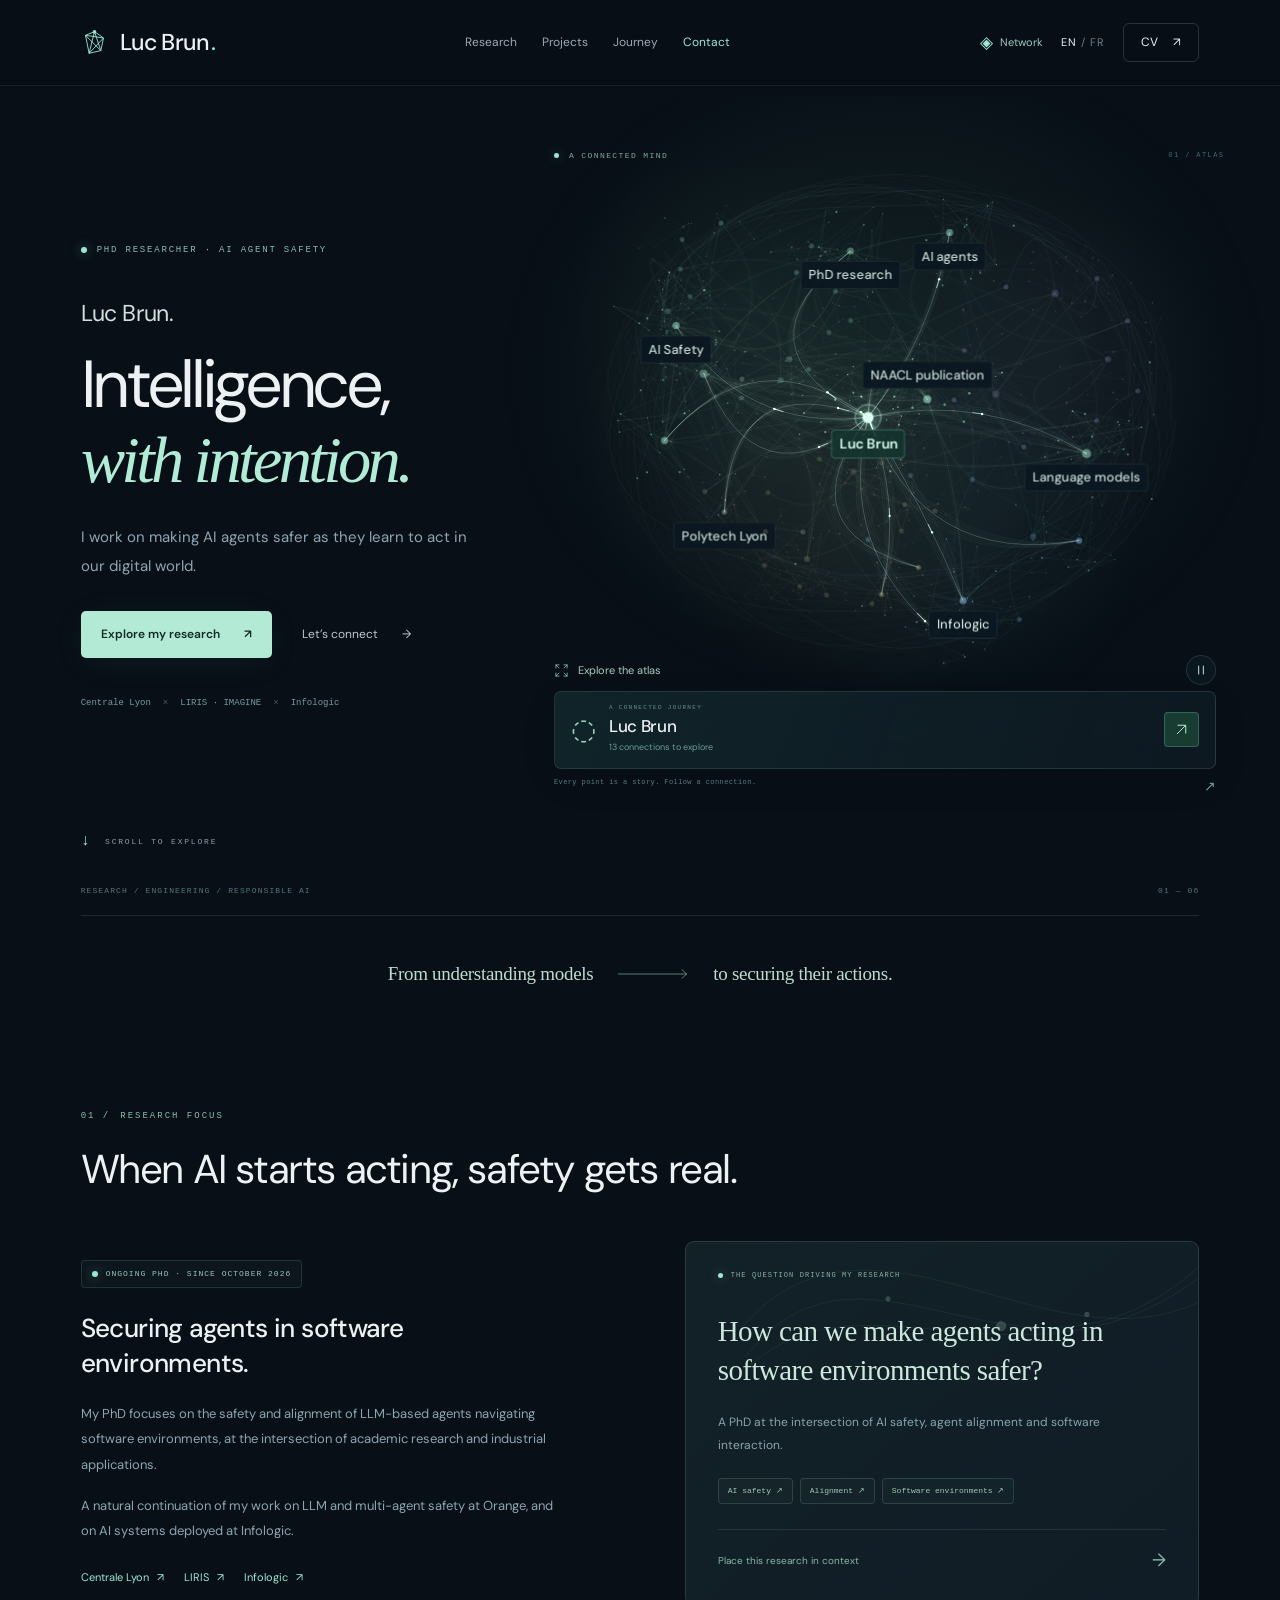
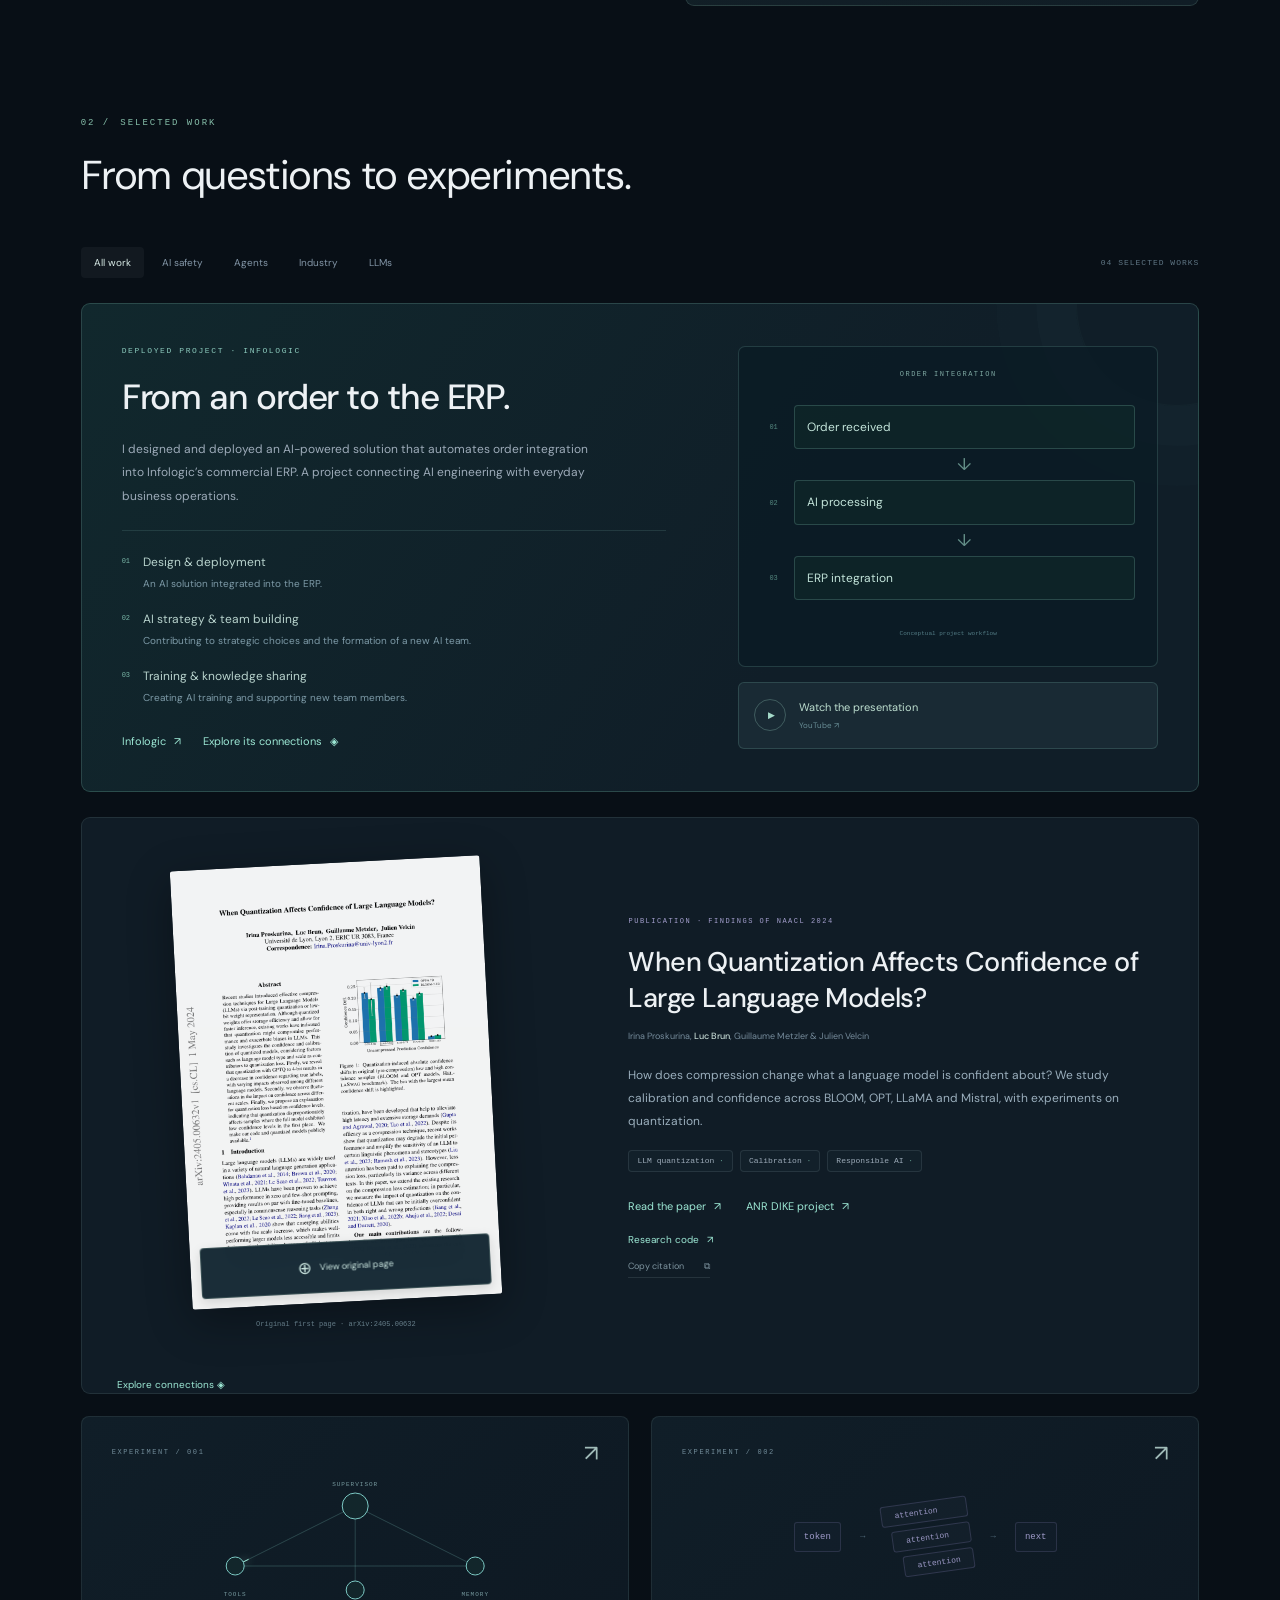
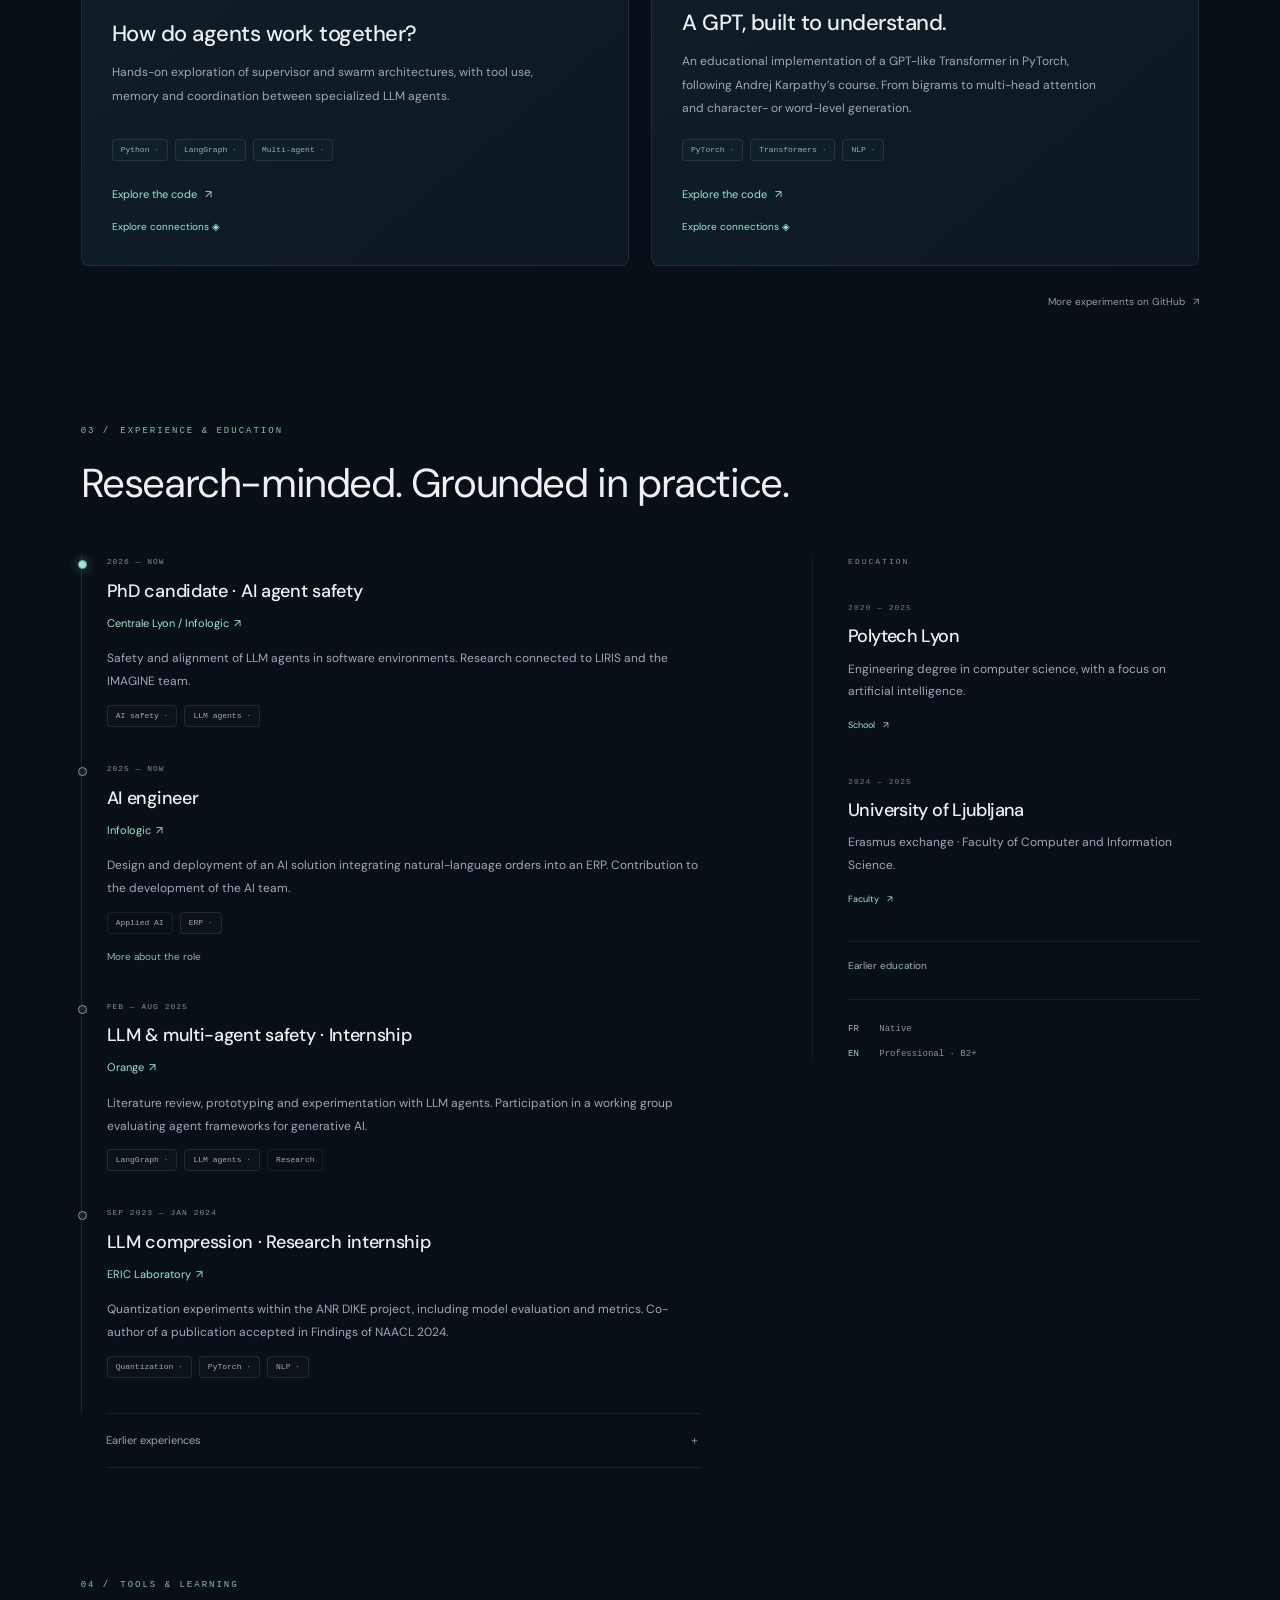
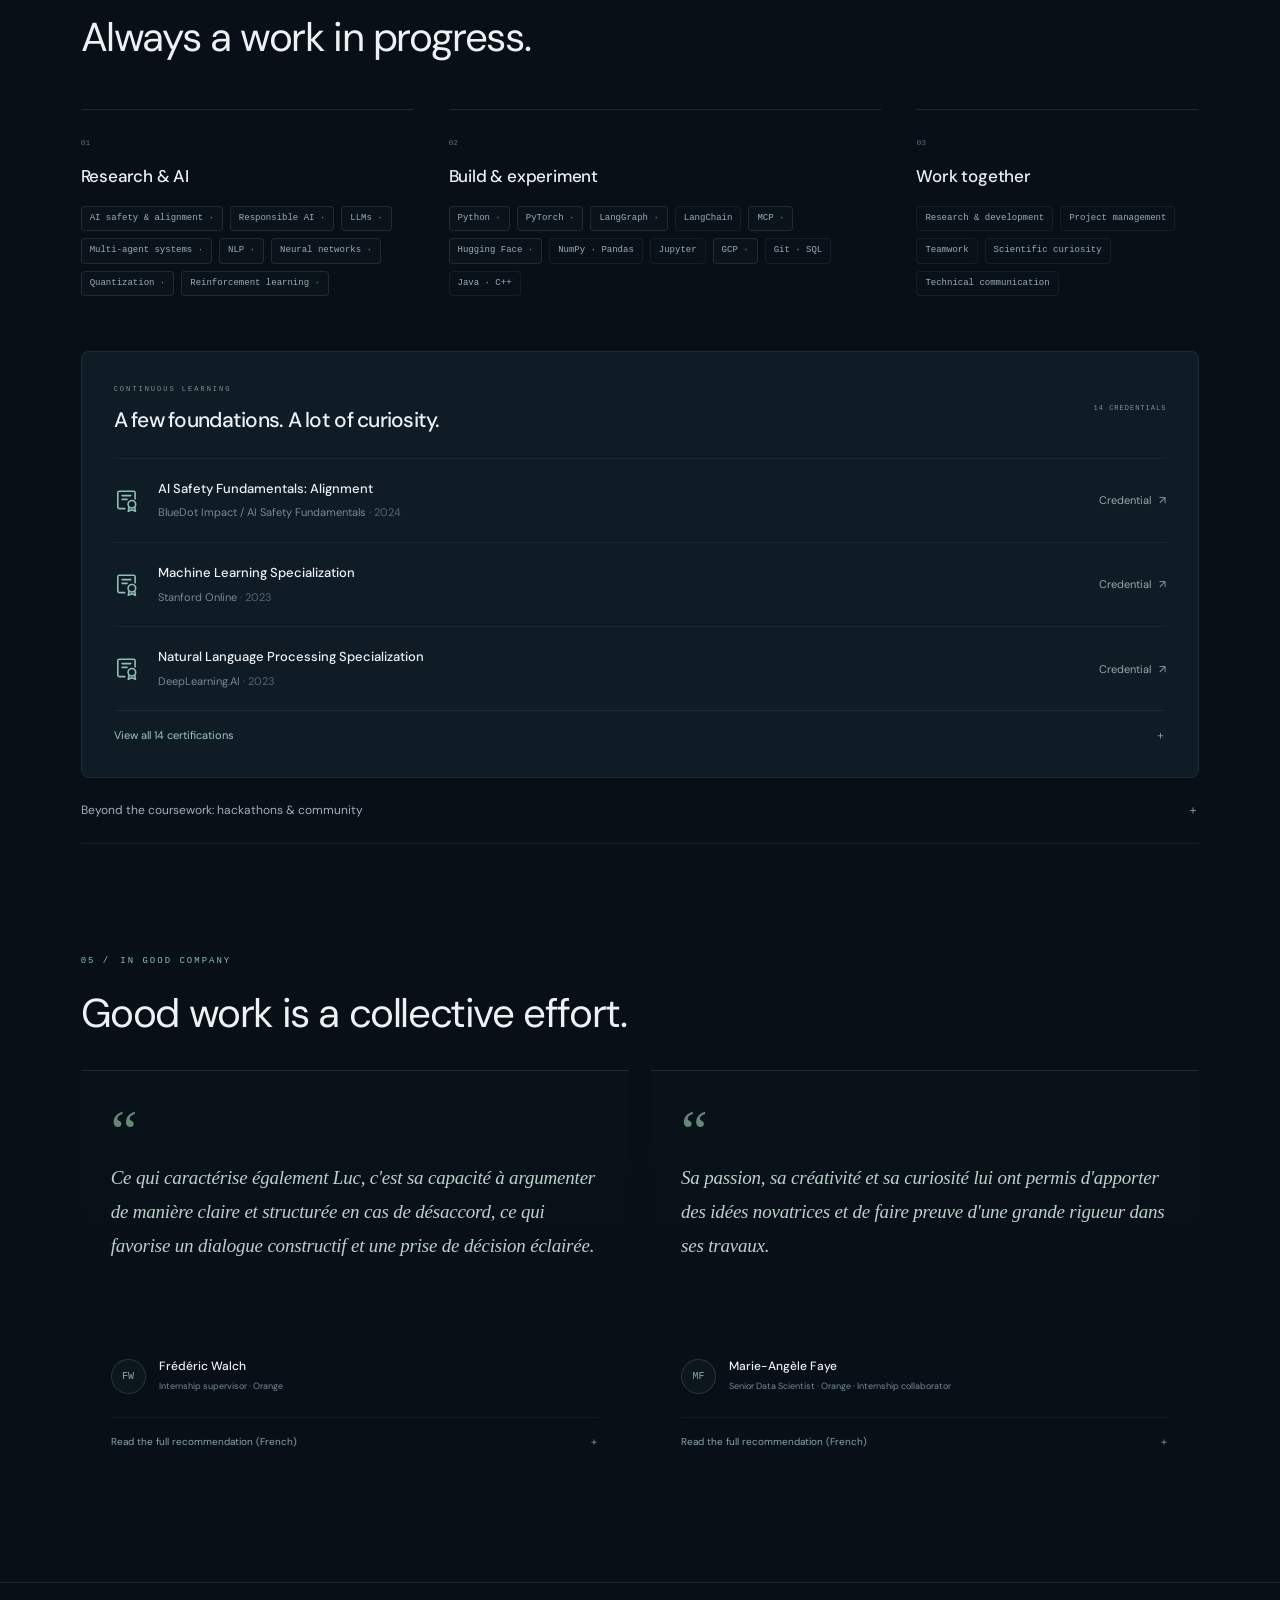
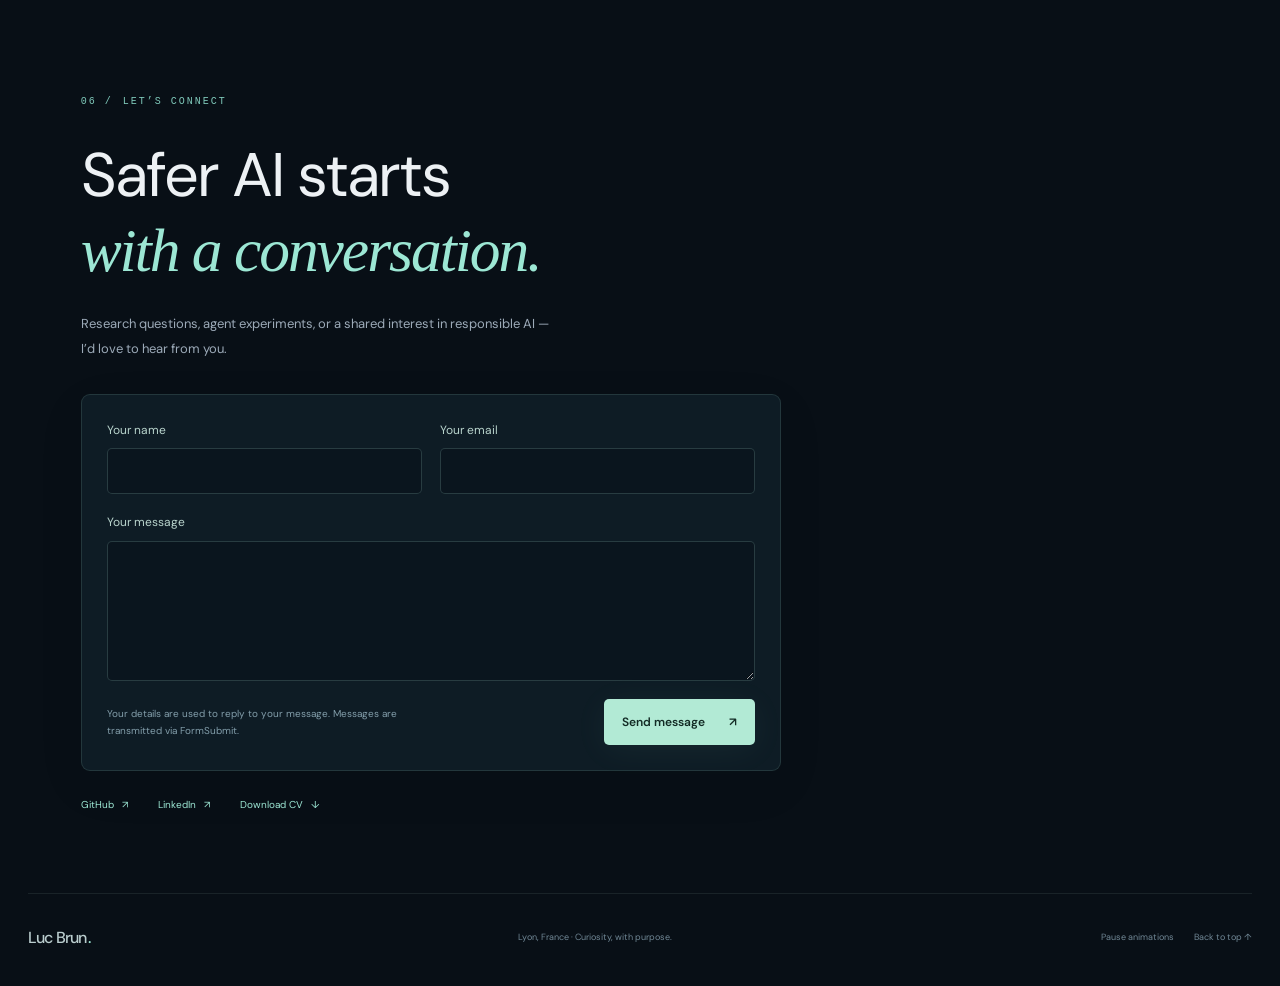
==== commit 17018593: "Create a connected spatial atlas and refine research presentation" ====
--- a/cv.html
+++ b/cv.html
@@ -1,9 +1,9 @@
-<!doctype html><html lang="en"><head><meta charset="utf-8"><link rel="canonical" href="https://luckyluuuc.github.io/"><meta name="viewport" content="width=device-width, initial-scale=1"><meta name="theme-color" content="#090f17"><title>Luc Brun — AI Safety & Agent Research</title><meta name="description" content="Luc Brun, PhD candidate working on the safety and alignment of AI agents in software environments. Research, publications, projects and experience."><meta property="og:title" content="Luc Brun — AI Safety & Agent Research"><meta property="og:description" content="Exploring safer AI, from language models to agents acting in software environments."><meta property="og:type" content="website"><link rel="icon" type="image/svg+xml" href="./favicon.svg"><link rel="stylesheet" href="./style.css"><link rel="stylesheet" href="./network.css"><link rel="stylesheet" href="./knowledge.css"><script defer src="./app.js?v=20261107-polish2"></script><script defer src="./network.js"></script><script defer src="./knowledge-data.js"></script><script defer src="./knowledge.js?v=20261107-polish2"></script><link rel="stylesheet" href="./polish.css?v=20261107-polish2"><script type="application/ld+json">{"@context":"https://schema.org","@type":"Person","name":"Luc Brun","jobTitle":"PhD candidate in AI agent safety","sameAs":["https://github.com/Luckyluuuc","https://www.linkedin.com/in/luc-brun/"],"knowsAbout":["AI safety","Large language models","Multi-agent systems","Quantization"]}</script></head><body><a class="skip" href="#main"><span data-en="Skip to content" data-fr="Aller au contenu">Skip to content</span></a><div class="network-world" aria-hidden="true"><canvas id="network"></canvas></div><div class="reading-progress" aria-hidden="true"></div><header class="header"><a class="wordmark" href="#" aria-label="Luc Brun — home"><svg width="27" height="27" viewBox="0 0 30 30" aria-hidden="true"><path d="M5 7L15 3L25 10L22 24L9 27L5 7L22 24L15 3L9 27L25 10L5 7" fill="none" stroke="currentColor" stroke-width="1"/><circle cx="15" cy="3" r="2" fill="currentColor"/></svg> Luc Brun<span class="wordmark-dot">.</span></a><nav aria-label="Main navigation"><a href="#research"><span data-en="Research" data-fr="Recherche">Research</span></a><a href="#projects"><span data-en="Projects" data-fr="Projets">Projects</span></a><a href="#journey"><span data-en="Journey" data-fr="Parcours">Journey</span></a><a href="#contact"><span data-en="Contact" data-fr="Contact">Contact</span></a></nav><div class="header-actions"><button class="open-network header-network" type="button"><span aria-hidden="true">◈</span><span data-en="Network" data-fr="Réseau">Network</span></button><button id="language" class="language" aria-label="Passer en français">EN <span>/ FR</span></button><a class="small-cta" href="./Luc-Brun-CV.pdf?v=20261107-polish2" target="_blank" rel="noopener">CV <span aria-hidden="true">↗</span></a></div></header><main id="main">
-<section class="hero" aria-labelledby="hero-title"><div class="hero-copy"><p class="eyebrow"><span class="status-dot"></span><span data-en="PHD CANDIDATE · AI SAFETY" data-fr="DOCTORANT · SÉCURITÉ DE L’IA">PHD CANDIDATE · AI SAFETY</span></p><p class="hero-intro"><span data-en="Hi, I’m Luc." data-fr="Bonjour, moi c’est Luc.">Hi, I’m Luc.</span></p><h1 id="hero-title"><span data-en="Intelligence," data-fr="L’intelligence,">Intelligence,</span><br><em><span data-en="with intention." data-fr="avec intention.">with intention.</span></em></h1><p class="hero-description" data-en="I work on making AI agents safer as they learn to act in our digital world." data-fr="Je travaille à rendre les agents IA plus sûrs lorsqu’ils agissent dans nos environnements numériques.">I work on making AI agents safer as they learn to act in our digital world.</p><div class="hero-buttons"><a class="button primary" href="#research"><span data-en="Explore my research" data-fr="Explorer mes travaux">Explore my research</span> <span aria-hidden="true">↗</span></a><a class="button quiet" href="#contact"><span data-en="Let’s connect" data-fr="Échangeons">Let’s connect</span> <span aria-hidden="true">→</span></a></div><div class="hero-affiliations"><span>Centrale Lyon</span><i>×</i><span>LIRIS · IMAGINE</span><i>×</i><span>Infologic</span></div></div>
-<div class="network-stage knowledge-stage"><div class="knowledge-stage-top"><span class="status-dot"></span><span><span data-en="EXPLORE THE CONNECTIONS" data-fr="EXPLOREZ LES CONNEXIONS">EXPLORE THE CONNECTIONS</span></span><button class="open-network" type="button" aria-label="Expand knowledge graph">⤢</button></div><div id="inline-graph" class="knowledge-surface" data-surface="inline"></div><div class="inline-selection"><div><span class="mono"><span data-en="SELECTED NODE" data-fr="NŒUD SÉLECTIONNÉ">SELECTED NODE</span></span><h3 id="inline-node-title">Luc Brun</h3><p id="inline-node-count"></p></div><button class="open-network inline-open" type="button"><span data-en="Explore" data-fr="Explorer">Explore</span> ↗</button></div><div class="network-caption"><span><span data-en="Click a node. Discover what it connects to." data-fr="Cliquez sur un nœud. Découvrez ses connexions.">Click a node. Discover what it connects to.</span></span><button id="motion" type="button" aria-label="Pause animation" aria-pressed="false">Ⅱ</button></div></div><a class="scroll-cue" href="#research"><span aria-hidden="true">↓</span> <span data-en="SCROLL TO EXPLORE" data-fr="DÉFILER POUR EXPLORER">SCROLL TO EXPLORE</span></a><div class="hero-bottom"><span>RESEARCH / ENGINEERING / RESPONSIBLE AI</span><span>01 — 06</span></div></section>
+<!doctype html><html lang="en"><head><meta charset="utf-8"><link rel="canonical" href="https://luckyluuuc.github.io/"><meta name="viewport" content="width=device-width, initial-scale=1"><meta name="theme-color" content="#090f17"><title>Luc Brun — AI Safety & Agent Research</title><meta name="description" content="Luc Brun, PhD candidate working on the safety and alignment of AI agents in software environments. Research, publications, projects and experience."><meta property="og:title" content="Luc Brun — AI Safety & Agent Research"><meta property="og:description" content="Exploring safer AI, from language models to agents acting in software environments."><meta property="og:type" content="website"><link rel="icon" type="image/svg+xml" href="./favicon.svg"><link rel="stylesheet" href="./style.css"><link rel="stylesheet" href="./network.css"><link rel="stylesheet" href="./knowledge.css"><script defer src="./app.js?v=atlas-20261107-2"></script><script defer src="./knowledge-data.js?v=atlas-20261107-2"></script><script defer src="./atlas.js?v=atlas-20261107-2"></script><link rel="stylesheet" href="./polish.css?v=20261107-polish2"><link rel="stylesheet" href="./atlas.css?v=atlas-20261107-2"><script type="application/ld+json">{"@context":"https://schema.org","@type":"Person","name":"Luc Brun","jobTitle":"PhD candidate in AI agent safety","sameAs":["https://github.com/Luckyluuuc","https://www.linkedin.com/in/luc-brun/"],"knowsAbout":["AI safety","Large language models","Multi-agent systems","Quantization"]}</script></head><body><a class="skip" href="#main"><span data-en="Skip to content" data-fr="Aller au contenu">Skip to content</span></a><div class="atlas-ambient" aria-hidden="true"><canvas id="atlas-ambient"></canvas></div><div class="reading-progress" aria-hidden="true"></div><header class="header"><a class="wordmark" href="#" aria-label="Luc Brun — home"><svg width="27" height="27" viewBox="0 0 30 30" aria-hidden="true"><path d="M5 7L15 3L25 10L22 24L9 27L5 7L22 24L15 3L9 27L25 10L5 7" fill="none" stroke="currentColor" stroke-width="1"/><circle cx="15" cy="3" r="2" fill="currentColor"/></svg> Luc Brun<span class="wordmark-dot">.</span></a><nav aria-label="Main navigation"><a href="#research"><span data-en="Research" data-fr="Recherche">Research</span></a><a href="#projects"><span data-en="Projects" data-fr="Projets">Projects</span></a><a href="#journey"><span data-en="Journey" data-fr="Parcours">Journey</span></a><a href="#contact"><span data-en="Contact" data-fr="Contact">Contact</span></a></nav><div class="header-actions"><button class="open-network header-network" type="button"><span aria-hidden="true">◈</span><span data-en="Network" data-fr="Réseau">Network</span></button><button id="language" class="language" aria-label="Passer en français">EN <span>/ FR</span></button><a class="small-cta" href="./Luc-Brun-CV.pdf?v=20261107-polish2" target="_blank" rel="noopener">CV <span aria-hidden="true">↗</span></a></div></header><main id="main">
+<section class="hero" aria-labelledby="hero-title"><div class="hero-copy"><p class="eyebrow"><span class="status-dot"></span><span data-en="PHD RESEARCHER · AI AGENT SAFETY" data-fr="DOCTORANT · SÉCURITÉ DES AGENTS IA">PHD RESEARCHER · AI AGENT SAFETY</span></p><p class="hero-intro"><span data-en="Luc Brun." data-fr="Luc Brun.">Luc Brun.</span></p><h1 id="hero-title"><span data-en="Intelligence," data-fr="L’intelligence,">Intelligence,</span><br><em><span data-en="with intention." data-fr="avec intention.">with intention.</span></em></h1><p class="hero-description" data-en="I work on making AI agents safer as they learn to act in our digital world." data-fr="Je travaille à rendre les agents IA plus sûrs lorsqu’ils agissent dans nos environnements numériques.">I work on making AI agents safer as they learn to act in our digital world.</p><div class="hero-buttons"><a class="button primary" href="#research"><span data-en="Explore my research" data-fr="Explorer mes travaux">Explore my research</span> <span aria-hidden="true">↗</span></a><a class="button quiet" href="#contact"><span data-en="Let’s connect" data-fr="Échangeons">Let’s connect</span> <span aria-hidden="true">→</span></a></div><div class="hero-affiliations"><span>Centrale Lyon</span><i>×</i><span>LIRIS · IMAGINE</span><i>×</i><span>Infologic</span></div></div>
+<div class="network-stage knowledge-stage atlas-stage"><div class="atlas-stage-heading"><span class="atlas-live"></span><span data-en="A CONNECTED MIND" data-fr="UN PARCOURS CONNECTÉ">A CONNECTED MIND</span><span class="atlas-stage-number">01 / ATLAS</span></div><div id="inline-graph" class="atlas-surface" data-surface="inline"></div><div class="atlas-hero-tools"><button type="button" class="open-network atlas-expand" aria-label="Explore full atlas"><svg viewBox="0 0 24 24" aria-hidden="true"><path d="M8 3H3v5m13-5h5v5M3 16v5h5m8 0h5v-5M8 8l-5-5m13 5 5-5M8 16l-5 5m13-5 5 5"/></svg><span data-en="Explore the atlas" data-fr="Explorer l’atlas">Explore the atlas</span></button><button id="motion" class="atlas-motion" type="button" aria-label="Pause animation" aria-pressed="false">Ⅱ</button></div><div class="inline-selection atlas-selection"><div class="atlas-selection-mark" aria-hidden="true">◌</div><div><span class="mono" id="inline-node-kind"><span data-en="FOLLOW YOUR CURIOSITY" data-fr="SUIVEZ VOTRE CURIOSITÉ">FOLLOW YOUR CURIOSITY</span></span><h3 id="inline-node-title">Luc Brun</h3><p id="inline-node-count"></p></div><button class="open-network inline-open" type="button" aria-label="Read connected notes"><svg viewBox="0 0 24 24" aria-hidden="true"><path d="M6 18 18 6M7 6h11v11"/></svg></button></div><div class="atlas-hero-caption"><span data-en="Every point is a story. Follow a connection." data-fr="Chaque point raconte une histoire. Suivez une connexion.">Every point is a story. Follow a connection.</span><span aria-hidden="true">↗</span></div></div><a class="scroll-cue" href="#research"><span aria-hidden="true">↓</span> <span data-en="SCROLL TO EXPLORE" data-fr="DÉFILER POUR EXPLORER">SCROLL TO EXPLORE</span></a><div class="hero-bottom"><span>RESEARCH / ENGINEERING / RESPONSIBLE AI</span><span>01 — 06</span></div></section>
 <div class="identity-strip"><span><span data-en="From understanding models" data-fr="Comprendre les modèles">From understanding models</span></span><svg viewBox="0 0 110 20" aria-hidden="true"><path d="M0 10h108m-8-7 8 7-8 7"/></svg><span><span data-en="to securing their actions." data-fr="pour sécuriser leurs actions.">to securing their actions.</span></span></div>
-<section id="research" class="section research"><div class="section-head reveal"><div><p class="eyebrow">01 / <span data-en="RESEARCH FOCUS" data-fr="AXE DE RECHERCHE">RESEARCH FOCUS</span></p><h2 data-en="When AI starts acting, safety gets real." data-fr="Quand l’IA agit, sa sécurité devient concrète.">When AI starts acting, safety gets real.</h2></div></div><div class="research-layout"><div class="research-text reveal"><div class="label-pill"><span class="status-dot"></span><span data-en="ONGOING PHD · SINCE OCTOBER 2026" data-fr="THÈSE EN COURS · DEPUIS OCTOBRE 2026">ONGOING PHD · SINCE OCTOBER 2026</span></div><h3 data-en="Securing agents in software environments." data-fr="Sécuriser les agents en environnement logiciel.">Securing agents in software environments.</h3><p data-en="My PhD focuses on the safety and alignment of LLM-based agents navigating software environments, at the intersection of academic research and industrial applications." data-fr="Ma thèse porte sur la sécurisation et l’alignement des agents LLM naviguant dans des environnements logiciels, à l’interface entre recherche académique et applications industrielles.">My PhD focuses on the safety and alignment of LLM-based agents navigating software environments, at the intersection of academic research and industrial applications.</p><p data-en="A natural continuation of my work on LLM and multi-agent safety at Orange, and on AI systems deployed at Infologic." data-fr="Elle prolonge mon travail sur la sécurité des agents et systèmes multi-agents chez Orange, ainsi que sur les solutions IA déployées chez Infologic.">A natural continuation of my work on LLM and multi-agent safety at Orange, and on AI systems deployed at Infologic.</p><div class="research-links"><a class="text-link" href="https://www.ec-lyon.fr/" target="_blank" rel="noopener noreferrer">Centrale Lyon<span aria-hidden="true"> ↗</span></a><a class="text-link" href="https://liris.cnrs.fr/" target="_blank" rel="noopener noreferrer">LIRIS<span aria-hidden="true"> ↗</span></a><a class="text-link" href="https://www.infologic.fr/" target="_blank" rel="noopener noreferrer">Infologic<span aria-hidden="true"> ↗</span></a></div></div><div class="research-network reveal" role="group" aria-label="Research: the relationship between observation, reasoning, action and safety"><div class="research-network-top"><span>AGENT ↔ ENVIRONMENT</span><span data-en="CONCEPTUAL VIEW" data-fr="VUE CONCEPTUELLE">CONCEPTUAL VIEW</span></div><div class="research-net-label net-label-a"><span data-en="Observe" data-fr="Observer">Observe</span></div><div class="research-net-label net-label-b"><span data-en="Reason" data-fr="Raisonner">Reason</span></div><div class="research-net-label net-label-c"><span data-en="Act" data-fr="Agir">Act</span></div><div class="research-net-safety">◇ <span data-en="Safety &amp; alignment" data-fr="Sécurité &amp; alignement">Safety &amp; alignment</span></div><button class="open-network research-explore" type="button"><span data-en="Explore the connections" data-fr="Explorer les connexions">Explore the connections</span> ↗</button></div></div></section>
+<section id="research" class="section research"><div class="section-head reveal"><div><p class="eyebrow">01 / <span data-en="RESEARCH FOCUS" data-fr="AXE DE RECHERCHE">RESEARCH FOCUS</span></p><h2 data-en="When AI starts acting, safety gets real." data-fr="Quand l’IA agit, sa sécurité devient concrète.">When AI starts acting, safety gets real.</h2></div></div><div class="research-layout"><div class="research-text reveal"><div class="label-pill"><span class="status-dot"></span><span data-en="ONGOING PHD · SINCE OCTOBER 2026" data-fr="THÈSE EN COURS · DEPUIS OCTOBRE 2026">ONGOING PHD · SINCE OCTOBER 2026</span></div><h3 data-en="Securing agents in software environments." data-fr="Sécuriser les agents en environnement logiciel.">Securing agents in software environments.</h3><p data-en="My PhD focuses on the safety and alignment of LLM-based agents navigating software environments, at the intersection of academic research and industrial applications." data-fr="Ma thèse porte sur la sécurisation et l’alignement des agents LLM naviguant dans des environnements logiciels, à l’interface entre recherche académique et applications industrielles.">My PhD focuses on the safety and alignment of LLM-based agents navigating software environments, at the intersection of academic research and industrial applications.</p><p data-en="A natural continuation of my work on LLM and multi-agent safety at Orange, and on AI systems deployed at Infologic." data-fr="Elle prolonge mon travail sur la sécurité des agents et systèmes multi-agents chez Orange, ainsi que sur les solutions IA déployées chez Infologic.">A natural continuation of my work on LLM and multi-agent safety at Orange, and on AI systems deployed at Infologic.</p><div class="research-links"><a class="text-link" href="https://www.ec-lyon.fr/" target="_blank" rel="noopener noreferrer">Centrale Lyon<span aria-hidden="true"> ↗</span></a><a class="text-link" href="https://liris.cnrs.fr/" target="_blank" rel="noopener noreferrer">LIRIS<span aria-hidden="true"> ↗</span></a><a class="text-link" href="https://www.infologic.fr/" target="_blank" rel="noopener noreferrer">Infologic<span aria-hidden="true"> ↗</span></a></div></div><aside class="research-brief reveal"><div class="research-brief-top"><span class="atlas-live"></span><span data-en="THE QUESTION DRIVING MY RESEARCH" data-fr="LA QUESTION AU CŒUR DE MA RECHERCHE">THE QUESTION DRIVING MY RESEARCH</span></div><div class="research-brief-orbit" aria-hidden="true"><svg viewBox="0 0 320 100"><path d="M-15 80C80-40 200 140 340 5M-20 60C80-60 220 100 340 35M-20 95C70 0 200 125 340 15"/><circle cx="181" cy="57" r="4"/><circle cx="94" cy="36" r="2"/><circle cx="247" cy="48" r="2"/></svg></div><blockquote><span data-en="How can we make agents acting in software environments safer?" data-fr="Comment rendre plus sûrs les agents qui agissent dans nos environnements logiciels ?">How can we make agents acting in software environments safer?</span></blockquote><p><span data-en="A PhD at the intersection of AI safety, agent alignment and software interaction." data-fr="Une thèse à l’intersection de la sécurité de l’IA, de l’alignement des agents et de leurs interactions avec le logiciel.">A PhD at the intersection of AI safety, agent alignment and software interaction.</span></p><div class="research-brief-topics"><button type="button" data-knowledge-node="safety"><span data-en="AI safety" data-fr="Sécurité de l’IA">AI safety</span> ↗</button><button type="button" data-knowledge-node="alignment"><span data-en="Alignment" data-fr="Alignement">Alignment</span> ↗</button><button type="button" data-knowledge-node="software"><span data-en="Software environments" data-fr="Environnements logiciels">Software environments</span> ↗</button></div><button class="research-brief-link" type="button" data-knowledge-node="thesis"><span data-en="Place this research in context" data-fr="Explorer le contexte de la thèse">Place this research in context</span><span aria-hidden="true">→</span></button></aside></div></section>
 <section id="projects" class="section works"><div class="section-head reveal"><div><p class="eyebrow">02 / <span data-en="SELECTED WORK" data-fr="TRAVAUX CHOISIS">SELECTED WORK</span></p><h2 data-en="From questions to experiments." data-fr="Des questions aux expériences.">From questions to experiments.</h2></div></div><div class="work-toolbar"><div class="filters" role="group" aria-label="Filter selected work"><button class="filter active" data-filter="all" aria-pressed="true"><span data-en="All work" data-fr="Tout">All work</span></button><button class="filter" data-filter="safety" aria-pressed="false">AI safety</button><button class="filter" data-filter="agents" aria-pressed="false"><span data-en="Agents" data-fr="Agents">Agents</span></button><button class="filter" data-filter="industry" aria-pressed="false"><span data-en="Industry" data-fr="Industrie">Industry</span></button><button class="filter" data-filter="models" aria-pressed="false">LLMs</button></div><span class="mono work-count" aria-live="polite">04 <span data-en="SELECTED WORKS" data-fr="TRAVAUX CHOISIS">SELECTED WORKS</span></span></div><article id="project-infologic" class="industry-feature work-item reveal" data-topics="industry" data-knowledge-node="orders"><div class="industry-copy"><p class="eyebrow"><span data-en="DEPLOYED PROJECT · INFOLOGIC" data-fr="PROJET DÉPLOYÉ · INFOLOGIC">DEPLOYED PROJECT · INFOLOGIC</span></p><h3><span data-en="From an order to the ERP." data-fr="De la commande à l’ERP.">From an order to the ERP.</span></h3><p data-en="I designed and deployed an AI-powered solution that automates order integration into Infologic’s commercial ERP. A project connecting AI engineering with everyday business operations." data-fr="J’ai conçu et déployé une solution d’intégration automatisée de commandes par IA dans l’ERP commercialisé par Infologic. Un projet qui relie ingénierie IA et usages métier concrets.">I designed and deployed an AI-powered solution that automates order integration into Infologic’s commercial ERP. A project connecting AI engineering with everyday business operations.</p><div class="industry-contributions"><div><span>01</span><p><span data-en="Design &amp; deployment" data-fr="Conception &amp; déploiement">Design &amp; deployment</span><small><span data-en="An AI solution integrated into the ERP." data-fr="Une solution IA intégrée à l’ERP.">An AI solution integrated into the ERP.</span></small></p></div><div><span>02</span><p><span data-en="AI strategy &amp; team building" data-fr="Stratégie IA &amp; structuration d’équipe">AI strategy &amp; team building</span><small><span data-en="Contributing to strategic choices and the formation of a new AI team." data-fr="Participation aux choix stratégiques et à la structuration d’une nouvelle équipe IA.">Contributing to strategic choices and the formation of a new AI team.</span></small></p></div><div><span>03</span><p><span data-en="Training &amp; knowledge sharing" data-fr="Formation &amp; transmission">Training &amp; knowledge sharing</span><small><span data-en="Creating AI training and supporting new team members." data-fr="Création de formations IA et accompagnement des nouveaux arrivants.">Creating AI training and supporting new team members.</span></small></p></div></div><div class="work-links"><a class="text-link" href="https://www.infologic.fr/" target="_blank" rel="noopener noreferrer"><span data-en="Infologic" data-fr="Infologic">Infologic</span> ↗</a><button class="text-link knowledge-link" type="button" data-knowledge-node="orders"><span data-en="Explore its connections" data-fr="Explorer ses connexions">Explore its connections</span> ◈</button></div></div><div class="industry-media"><div class="order-flow" aria-label="Conceptual workflow: order, AI processing, ERP"><p class="mono"><span data-en="ORDER INTEGRATION" data-fr="INTÉGRATION DE COMMANDES">ORDER INTEGRATION</span></p><div><span>01</span><strong><span data-en="Order received" data-fr="Commande reçue">Order received</span></strong><i>↓</i><span>02</span><strong><span data-en="AI processing" data-fr="Traitement IA">AI processing</span></strong><i>↓</i><span>03</span><strong><span data-en="ERP integration" data-fr="Intégration ERP">ERP integration</span></strong></div><small><span data-en="Conceptual project workflow" data-fr="Schéma de principe du projet">Conceptual project workflow</span></small></div><a class="industry-video" href="https://youtu.be/15m_qlY7JE4" target="_blank" rel="noopener noreferrer"><span class="video-play" aria-hidden="true">▶</span><div><strong><span data-en="Watch the presentation" data-fr="Voir la présentation">Watch the presentation</span></strong><small>YouTube ↗</small></div></a></div></article><article id="publication" class="publication work-item reveal" data-topics="models safety"><div class="paper-original"><button class="paper-preview" type="button" aria-haspopup="dialog"><img src="./publication-first-page.png" width="1012" height="1432" loading="lazy" alt="Actual first page of When Quantization Affects Confidence of Large Language Models, with title, authors, abstract and Figure 1."><span class="paper-zoom"><span aria-hidden="true">⊕</span> <span data-en="View original page" data-fr="Agrandir la page originale">View original page</span></span></button><p><span data-en="Original first page · arXiv:2405.00632" data-fr="Première page originale · arXiv:2405.00632">Original first page · arXiv:2405.00632</span></p></div><div class="publication-copy"><p class="eyebrow"><span data-en="PUBLICATION · FINDINGS OF NAACL 2024" data-fr="PUBLICATION · FINDINGS OF NAACL 2024">PUBLICATION · FINDINGS OF NAACL 2024</span></p><h3>When Quantization Affects Confidence of Large Language Models?</h3><p class="authors">Irina Proskurina, <strong>Luc Brun</strong>, Guillaume Metzler & Julien Velcin</p><p data-en="How does compression change what a language model is confident about? We study calibration and confidence across BLOOM, OPT, LLaMA and Mistral, with experiments on quantization." data-fr="Comment la compression modifie-t-elle la confiance d’un modèle de langage ? Nous étudions la calibration et la confiance de BLOOM, OPT, LLaMA et Mistral à travers des expériences de quantification.">How does compression change what a language model is confident about? We study calibration and confidence across BLOOM, OPT, LLaMA and Mistral, with experiments on quantization.</p><div class="tags"><span>LLM quantization</span><span>Calibration</span><span>Responsible AI</span></div><div class="work-links"><a class="text-link" href="https://arxiv.org/abs/2405.00632" target="_blank" rel="noopener noreferrer"><span data-en="Read the paper" data-fr="Lire la publication">Read the paper</span><span aria-hidden="true"> ↗</span></a><a class="text-link" href="https://www.anr-dike.fr/" target="_blank" rel="noopener noreferrer"><span data-en="ANR DIKE project" data-fr="Projet ANR DIKE">ANR DIKE project</span><span aria-hidden="true"> ↗</span></a></div><a class="text-link paper-code-link" href="https://github.com/upunaprosk/quantized-lm-confidence" target="_blank" rel="noopener noreferrer"><span data-en="Research code" data-fr="Code de recherche">Research code</span> ↗</a><button class="citation-button" id="copy-citation"><span data-en="Copy citation" data-fr="Copier la référence">Copy citation</span> <span aria-hidden="true">⧉</span></button><span id="citation-status" class="sr-only" aria-live="polite"></span></div></article><div class="project-grid"><article id="project-agents" class="project work-item reveal" data-topics="agents safety"><div class="project-top"><span class="mono">EXPERIMENT / 001</span><span class="project-symbol">↗</span></div><div class="mini-graph" aria-hidden="true"><svg viewBox="0 0 400 145"><path d="M80 95L200 35L320 95M80 95H320M200 35V119"/><path class="graph-pulse" d="M80 95L200 35L320 95"/><circle cx="200" cy="35" r="13"/><circle cx="80" cy="95" r="9"/><circle cx="320" cy="95" r="9"/><circle cx="200" cy="119" r="9"/><text x="200" y="15">SUPERVISOR</text><text x="80" y="125">TOOLS</text><text x="320" y="125">MEMORY</text></svg></div><h3 data-en="How do agents work together?" data-fr="Comment les agents coopèrent-ils ?">How do agents work together?</h3><p data-en="Hands-on exploration of supervisor and swarm architectures, with tool use, memory and coordination between specialized LLM agents." data-fr="Exploration pratique des architectures superviseur et swarm, de l’usage d’outils, de la mémoire et de la coordination entre agents LLM spécialisés.">Hands-on exploration of supervisor and swarm architectures, with tool use, memory and coordination between specialized LLM agents.</p><div class="tags"><span>Python</span><span>LangGraph</span><span>Multi-agent</span></div><a class="text-link" href="https://github.com/Luckyluuuc/multi-agent-langgraph-xp" target="_blank" rel="noopener noreferrer"><span data-en="Explore the code" data-fr="Explorer le code">Explore the code</span><span aria-hidden="true"> ↗</span></a></article><article id="project-gpt" class="project work-item reveal" data-topics="models"><div class="project-top"><span class="mono">EXPERIMENT / 002</span><span class="project-symbol">↗</span></div><div class="token-visual" aria-hidden="true"><span>token</span><i>→</i><div class="attention-stack"><b>attention</b><b>attention</b><b>attention</b></div><i>→</i><span>next</span></div><h3 data-en="A GPT, built to understand." data-fr="Construire un GPT pour comprendre.">A GPT, built to understand.</h3><p data-en="An educational implementation of a GPT-like Transformer in PyTorch, following Andrej Karpathy’s course. From bigrams to multi-head attention and character- or word-level generation." data-fr="Une implémentation pédagogique d’un Transformer de type GPT en PyTorch, à partir du cours d’Andrej Karpathy. Des bigrammes à l’attention multi-têtes et à la génération par caractères ou par mots.">An educational implementation of a GPT-like Transformer in PyTorch, following Andrej Karpathy’s course. From bigrams to multi-head attention and character- or word-level generation.</p><div class="tags"><span>PyTorch</span><span>Transformers</span><span>NLP</span></div><a class="text-link" href="https://github.com/Luckyluuuc/GPTmodel" target="_blank" rel="noopener noreferrer"><span data-en="Explore the code" data-fr="Explorer le code">Explore the code</span><span aria-hidden="true"> ↗</span></a></article></div><p class="more-work"><a class="text-link" href="https://github.com/Luckyluuuc" target="_blank" rel="noopener noreferrer"><span data-en="More experiments on GitHub" data-fr="Autres expérimentations sur GitHub">More experiments on GitHub</span><span aria-hidden="true"> ↗</span></a></p></section>
 <section id="journey" class="section journey"><div class="section-head reveal"><div><p class="eyebrow">03 / <span data-en="EXPERIENCE &amp; EDUCATION" data-fr="EXPÉRIENCE &amp; FORMATION">EXPERIENCE &amp; EDUCATION</span></p><h2 data-en="Research-minded. Grounded in practice." data-fr="L’esprit recherche. L’expérience du terrain.">Research-minded. Grounded in practice.</h2></div></div><div class="journey-layout"><div class="timeline"><article id="experience-phd" class="timeline-item reveal"><div class="timeline-date"><span data-en="2026 — NOW" data-fr="2026 — AUJ.">2026 — NOW</span></div><div class="timeline-body"><h3><span data-en="PhD candidate · AI agent safety" data-fr="Doctorant · Sécurité des agents IA">PhD candidate · AI agent safety</span></h3><a class="organization" href="https://www.ec-lyon.fr/" target="_blank" rel="noopener noreferrer">Centrale Lyon / Infologic<span aria-hidden="true"> ↗</span></a><p><span data-en="Safety and alignment of LLM agents in software environments. Research connected to LIRIS and the IMAGINE team." data-fr="Sécurisation et alignement des agents LLM en environnement logiciel. Recherche en lien avec le LIRIS et l’équipe IMAGINE.">Safety and alignment of LLM agents in software environments. Research connected to LIRIS and the IMAGINE team.</span></p><div class="tags"><span>AI safety</span><span>LLM agents</span></div></div></article><article id="experience-infologic" class="timeline-item reveal"><div class="timeline-date"><span data-en="2025 — NOW" data-fr="2025 — AUJ.">2025 — NOW</span></div><div class="timeline-body"><h3><span data-en="AI engineer" data-fr="Ingénieur IA">AI engineer</span></h3><a class="organization" href="https://www.infologic.fr/" target="_blank" rel="noopener noreferrer">Infologic<span aria-hidden="true"> ↗</span></a><p><span data-en="Design and deployment of an AI solution integrating natural-language orders into an ERP. Contribution to the development of the AI team." data-fr="Conception et déploiement d’une solution IA d’intégration de commandes en langage naturel dans un ERP. Contribution à la structuration de l’équipe IA.">Design and deployment of an AI solution integrating natural-language orders into an ERP. Contribution to the development of the AI team.</span></p><div class="tags"><span>Applied AI</span><span>ERP</span></div><details><summary><span data-en="More about the role" data-fr="Détails du poste">More about the role</span></summary><p><span data-en="Participation in strategic AI decisions, creation of internal AI training and onboarding support for new team members." data-fr="Participation aux choix stratégiques en IA, création de formations internes et accompagnement des nouveaux arrivants.">Participation in strategic AI decisions, creation of internal AI training and onboarding support for new team members.</span></p></details></div></article><article id="experience-orange" class="timeline-item reveal"><div class="timeline-date"><span data-en="FEB — AUG 2025" data-fr="FÉV. — AOÛT 2025">FEB — AUG 2025</span></div><div class="timeline-body"><h3><span data-en="LLM &amp; multi-agent safety · Internship" data-fr="Sécurité des LLM et multi-agents · Stage">LLM &amp; multi-agent safety · Internship</span></h3><a class="organization" href="https://www.orange.com/" target="_blank" rel="noopener noreferrer">Orange<span aria-hidden="true"> ↗</span></a><p><span data-en="Literature review, prototyping and experimentation with LLM agents. Participation in a working group evaluating agent frameworks for generative AI." data-fr="Veille scientifique, prototypage et expérimentation sur les agents LLM. Participation à un groupe de travail évaluant les frameworks d’agents pour l’IA générative.">Literature review, prototyping and experimentation with LLM agents. Participation in a working group evaluating agent frameworks for generative AI.</span></p><div class="tags"><span>LangGraph</span><span>LLM agents</span><span>Research</span></div></div></article><article id="experience-eric" class="timeline-item reveal"><div class="timeline-date"><span data-en="SEP 2023 — JAN 2024" data-fr="SEPT. 2023 — JANV. 2024">SEP 2023 — JAN 2024</span></div><div class="timeline-body"><h3><span data-en="LLM compression · Research internship" data-fr="Compression des LLM · Stage de recherche">LLM compression · Research internship</span></h3><a class="organization" href="https://eric.univ-lyon2.fr/" target="_blank" rel="noopener noreferrer">ERIC Laboratory<span aria-hidden="true"> ↗</span></a><p><span data-en="Quantization experiments within the ANR DIKE project, including model evaluation and metrics. Co-author of a publication accepted in Findings of NAACL 2024." data-fr="Expériences de quantification dans le projet ANR DIKE, avec évaluation des modèles et calcul de métriques. Co-auteur d’une publication acceptée dans Findings of NAACL 2024.">Quantization experiments within the ANR DIKE project, including model evaluation and metrics. Co-author of a publication accepted in Findings of NAACL 2024.</span></p><div class="tags"><span>Quantization</span><span>PyTorch</span><span>NLP</span></div></div></article><details class="earlier"><summary><span data-en="Earlier experiences" data-fr="Expériences complémentaires">Earlier experiences</span> <span>＋</span></summary><div class="earlier-content"><h4>LMFA · Centrale Lyon — 2021</h4><p><span data-en="Helped prepare a new practical teaching session for engineering students." data-fr="Aide à la préparation d’un nouveau travail pratique pour les élèves ingénieurs.">Helped prepare a new practical teaching session for engineering students.</span></p><h4>digiSchool — 2018</h4><p><span data-en="Observation internship: software development and digital educational content." data-fr="Stage d’observation : développement logiciel et création de contenus pédagogiques numériques.">Observation internship: software development and digital educational content.</span></p><h4>France 3 — 2017</h4><p><span data-en="Observation of the production of local television news reports." data-fr="Observation de la réalisation de reportages pour le journal télévisé local.">Observation of the production of local television news reports.</span></p></div></details></div><aside class="education reveal"><p class="eyebrow"><span data-en="EDUCATION" data-fr="FORMATION">EDUCATION</span></p><div class="education-item"><span class="mono">2020 — 2025</span><h3>Polytech Lyon</h3><p><span data-en="Engineering degree in computer science, with a focus on artificial intelligence." data-fr="Diplôme d’ingénieur en informatique, spécialisation intelligence artificielle.">Engineering degree in computer science, with a focus on artificial intelligence.</span></p><a class="text-link" href="https://polytech.univ-lyon1.fr/" target="_blank" rel="noopener noreferrer"><span data-en="School" data-fr="École">School</span><span aria-hidden="true"> ↗</span></a></div><div class="education-item"><span class="mono">2024 — 2025</span><h3>University of Ljubljana</h3><p><span data-en="Erasmus exchange · Faculty of Computer and Information Science." data-fr="Échange Erasmus · Faculté d’informatique et des sciences de l’information.">Erasmus exchange · Faculty of Computer and Information Science.</span></p><a class="text-link" href="https://www.fri.uni-lj.si/en" target="_blank" rel="noopener noreferrer"><span data-en="Faculty" data-fr="Faculté">Faculty</span><span aria-hidden="true"> ↗</span></a></div><details><summary><span data-en="Earlier education" data-fr="Formation précédente">Earlier education</span></summary><p><span data-en="Scientific baccalaureate, engineering sciences · European English section. Lycée Germaine Tillion, 2017–2020." data-fr="Baccalauréat scientifique, sciences de l’ingénieur · Section européenne anglais. Lycée Germaine Tillion, 2017–2020.">Scientific baccalaureate, engineering sciences · European English section. Lycée Germaine Tillion, 2017–2020.</span></p></details><div class="languages"><span>FR <b><span data-en="Native" data-fr="Langue maternelle">Native</span></b></span><span>EN <b><span data-en="Professional · B2+" data-fr="Professionnel · B2+">Professional · B2+</span></b></span></div></aside></div></section>
-<section id="toolkit" class="section toolkit"><div class="section-head reveal"><div><p class="eyebrow">04 / <span data-en="TOOLS &amp; LEARNING" data-fr="COMPÉTENCES &amp; APPRENTISSAGE">TOOLS &amp; LEARNING</span></p><h2 data-en="Always a work in progress." data-fr="Toujours en exploration.">Always a work in progress.</h2></div></div><div class="skill-groups reveal"><div class="skill-group"><span class="mono">01</span><h3><span data-en="Research &amp; AI" data-fr="Recherche &amp; IA">Research &amp; AI</span></h3><div class="tags"><span>AI safety &amp; alignment</span><span>Responsible AI</span><span>LLMs</span><span>Multi-agent systems</span><span>NLP</span><span>Neural networks</span><span>Quantization</span><span>Reinforcement learning</span></div></div><div class="skill-group"><span class="mono">02</span><h3><span data-en="Build &amp; experiment" data-fr="Développement &amp; expérimentation">Build &amp; experiment</span></h3><div class="tags"><span>Python</span><span>PyTorch</span><span>LangGraph</span><span>LangChain</span><span>MCP</span><span>Hugging Face</span><span>NumPy · Pandas</span><span>Jupyter</span><span>GCP</span><span>Git · SQL</span><span>Java · C++</span></div></div><div class="skill-group"><span class="mono">03</span><h3><span data-en="Work together" data-fr="Travail collectif">Work together</span></h3><div class="tags"><span>Research &amp; development</span><span>Project management</span><span>Teamwork</span><span>Scientific curiosity</span><span>Technical communication</span></div></div></div><div class="certifications reveal"><div class="cert-heading"><div><p class="eyebrow"><span data-en="CONTINUOUS LEARNING" data-fr="FORMATION CONTINUE">CONTINUOUS LEARNING</span></p><h3><span data-en="A few foundations. A lot of curiosity." data-fr="Des bases solides. Beaucoup de curiosité.">A few foundations. A lot of curiosity.</span></h3></div><span class="mono">14 <span data-en="CREDENTIALS" data-fr="CERTIFICATIONS">CREDENTIALS</span></span></div><div id="cert-bluedot" class="cert-row"><span class="cert-icon" aria-hidden="true"><svg viewBox="0 0 24 24" fill="none" stroke="currentColor" stroke-width="1.5" stroke-linecap="round" stroke-linejoin="round"><path d="M10 19H5a1.5 1.5 0 0 1-1.5-1.5v-13A1.5 1.5 0 0 1 5 3h13a1.5 1.5 0 0 1 1.5 1.5V10M7.5 7h8M7.5 10.5H12"/><circle cx="16.5" cy="15" r="3.5"/><path d="m14 17.5-.8 4 3.3-1.4 3.3 1.4-.8-4"/></svg></span><div><h4>AI Safety Fundamentals: Alignment</h4><p>BlueDot Impact / AI Safety Fundamentals <span>· 2024</span></p></div><a class="text-link" href="https://course.bluedot.org/certification?id=recHPfcS8F6F5Jn37" target="_blank" rel="noopener noreferrer"><span data-en="Credential" data-fr="Justificatif">Credential</span><span aria-hidden="true"> ↗</span></a></div><div id="cert-ml" class="cert-row"><span class="cert-icon" aria-hidden="true"><svg viewBox="0 0 24 24" fill="none" stroke="currentColor" stroke-width="1.5" stroke-linecap="round" stroke-linejoin="round"><path d="M10 19H5a1.5 1.5 0 0 1-1.5-1.5v-13A1.5 1.5 0 0 1 5 3h13a1.5 1.5 0 0 1 1.5 1.5V10M7.5 7h8M7.5 10.5H12"/><circle cx="16.5" cy="15" r="3.5"/><path d="m14 17.5-.8 4 3.3-1.4 3.3 1.4-.8-4"/></svg></span><div><h4>Machine Learning Specialization</h4><p>Stanford Online <span>· 2023</span></p></div><a class="text-link" href="https://www.coursera.org/account/accomplishments/specialization/JLS97MJ6S86A" target="_blank" rel="noopener noreferrer"><span data-en="Credential" data-fr="Justificatif">Credential</span><span aria-hidden="true"> ↗</span></a></div><div id="cert-nlp" class="cert-row"><span class="cert-icon" aria-hidden="true"><svg viewBox="0 0 24 24" fill="none" stroke="currentColor" stroke-width="1.5" stroke-linecap="round" stroke-linejoin="round"><path d="M10 19H5a1.5 1.5 0 0 1-1.5-1.5v-13A1.5 1.5 0 0 1 5 3h13a1.5 1.5 0 0 1 1.5 1.5V10M7.5 7h8M7.5 10.5H12"/><circle cx="16.5" cy="15" r="3.5"/><path d="m14 17.5-.8 4 3.3-1.4 3.3 1.4-.8-4"/></svg></span><div><h4>Natural Language Processing Specialization</h4><p>DeepLearning.AI <span>· 2023</span></p></div><a class="text-link" href="https://www.coursera.org/account/accomplishments/specialization/G8S9V3PVWDHX" target="_blank" rel="noopener noreferrer"><span data-en="Credential" data-fr="Justificatif">Credential</span><span aria-hidden="true"> ↗</span></a></div><details class="all-certs"><summary><span data-en="View all 14 certifications" data-fr="Voir les 14 certifications">View all 14 certifications</span> <span>＋</span></summary><div class="cert-row"><span class="cert-icon" aria-hidden="true"><svg viewBox="0 0 24 24" fill="none" stroke="currentColor" stroke-width="1.5" stroke-linecap="round" stroke-linejoin="round"><path d="M10 19H5a1.5 1.5 0 0 1-1.5-1.5v-13A1.5 1.5 0 0 1 5 3h13a1.5 1.5 0 0 1 1.5 1.5V10M7.5 7h8M7.5 10.5H12"/><circle cx="16.5" cy="15" r="3.5"/><path d="m14 17.5-.8 4 3.3-1.4 3.3 1.4-.8-4"/></svg></span><div><h4>Participation — AI Safety Fundamentals</h4><p>AI Safety Collab by ENAIS <span>· 2024</span></p></div><a class="text-link" href="https://www.linkedin.com/in/luc-brun/details/certifications/" target="_blank" rel="noopener noreferrer"><span data-en="LinkedIn" data-fr="LinkedIn">LinkedIn</span><span aria-hidden="true"> ↗</span></a></div><div class="cert-row"><span class="cert-icon" aria-hidden="true"><svg viewBox="0 0 24 24" fill="none" stroke="currentColor" stroke-width="1.5" stroke-linecap="round" stroke-linejoin="round"><path d="M10 19H5a1.5 1.5 0 0 1-1.5-1.5v-13A1.5 1.5 0 0 1 5 3h13a1.5 1.5 0 0 1 1.5 1.5V10M7.5 7h8M7.5 10.5H12"/><circle cx="16.5" cy="15" r="3.5"/><path d="m14 17.5-.8 4 3.3-1.4 3.3 1.4-.8-4"/></svg></span><div><h4>Bridging the Gap — Critical Questions for AI</h4><p>Hasso Plattner Institute · Hackathon &amp; Ideathon <span>· 2024</span></p></div><a class="text-link" href="https://www.linkedin.com/in/luc-brun/details/certifications/" target="_blank" rel="noopener noreferrer"><span data-en="LinkedIn" data-fr="LinkedIn">LinkedIn</span><span aria-hidden="true"> ↗</span></a></div><div class="cert-row"><span class="cert-icon" aria-hidden="true"><svg viewBox="0 0 24 24" fill="none" stroke="currentColor" stroke-width="1.5" stroke-linecap="round" stroke-linejoin="round"><path d="M10 19H5a1.5 1.5 0 0 1-1.5-1.5v-13A1.5 1.5 0 0 1 5 3h13a1.5 1.5 0 0 1 1.5 1.5V10M7.5 7h8M7.5 10.5H12"/><circle cx="16.5" cy="15" r="3.5"/><path d="m14 17.5-.8 4 3.3-1.4 3.3 1.4-.8-4"/></svg></span><div><h4>Unsupervised Learning, Recommenders, Reinforcement Learning</h4><p>Stanford Online <span>· 2023</span></p></div><a class="text-link" href="https://www.coursera.org/account/accomplishments/verify/MGD4BD45SN3M" target="_blank" rel="noopener noreferrer"><span data-en="Credential" data-fr="Justificatif">Credential</span><span aria-hidden="true"> ↗</span></a></div><div class="cert-row"><span class="cert-icon" aria-hidden="true"><svg viewBox="0 0 24 24" fill="none" stroke="currentColor" stroke-width="1.5" stroke-linecap="round" stroke-linejoin="round"><path d="M10 19H5a1.5 1.5 0 0 1-1.5-1.5v-13A1.5 1.5 0 0 1 5 3h13a1.5 1.5 0 0 1 1.5 1.5V10M7.5 7h8M7.5 10.5H12"/><circle cx="16.5" cy="15" r="3.5"/><path d="m14 17.5-.8 4 3.3-1.4 3.3 1.4-.8-4"/></svg></span><div><h4>Welcome to Game Theory</h4><p>University of Tokyo <span>· 2023</span></p></div><a class="text-link" href="https://www.coursera.org/account/accomplishments/verify/D9FYE24HDHQC" target="_blank" rel="noopener noreferrer"><span data-en="Credential" data-fr="Justificatif">Credential</span><span aria-hidden="true"> ↗</span></a></div><div class="cert-row"><span class="cert-icon" aria-hidden="true"><svg viewBox="0 0 24 24" fill="none" stroke="currentColor" stroke-width="1.5" stroke-linecap="round" stroke-linejoin="round"><path d="M10 19H5a1.5 1.5 0 0 1-1.5-1.5v-13A1.5 1.5 0 0 1 5 3h13a1.5 1.5 0 0 1 1.5 1.5V10M7.5 7h8M7.5 10.5H12"/><circle cx="16.5" cy="15" r="3.5"/><path d="m14 17.5-.8 4 3.3-1.4 3.3 1.4-.8-4"/></svg></span><div><h4>Natural Language Processing with Attention Models</h4><p>Coursera <span>· 2023</span></p></div><a class="text-link" href="https://www.coursera.org/account/accomplishments/verify/W7X79M6TBZ8D" target="_blank" rel="noopener noreferrer"><span data-en="Credential" data-fr="Justificatif">Credential</span><span aria-hidden="true"> ↗</span></a></div><div class="cert-row"><span class="cert-icon" aria-hidden="true"><svg viewBox="0 0 24 24" fill="none" stroke="currentColor" stroke-width="1.5" stroke-linecap="round" stroke-linejoin="round"><path d="M10 19H5a1.5 1.5 0 0 1-1.5-1.5v-13A1.5 1.5 0 0 1 5 3h13a1.5 1.5 0 0 1 1.5 1.5V10M7.5 7h8M7.5 10.5H12"/><circle cx="16.5" cy="15" r="3.5"/><path d="m14 17.5-.8 4 3.3-1.4 3.3 1.4-.8-4"/></svg></span><div><h4>Natural Language Processing with Sequence Models</h4><p>Coursera <span>· 2023</span></p></div><a class="text-link" href="https://www.coursera.org/account/accomplishments/verify/DXCYKASZZJFQ" target="_blank" rel="noopener noreferrer"><span data-en="Credential" data-fr="Justificatif">Credential</span><span aria-hidden="true"> ↗</span></a></div><div class="cert-row"><span class="cert-icon" aria-hidden="true"><svg viewBox="0 0 24 24" fill="none" stroke="currentColor" stroke-width="1.5" stroke-linecap="round" stroke-linejoin="round"><path d="M10 19H5a1.5 1.5 0 0 1-1.5-1.5v-13A1.5 1.5 0 0 1 5 3h13a1.5 1.5 0 0 1 1.5 1.5V10M7.5 7h8M7.5 10.5H12"/><circle cx="16.5" cy="15" r="3.5"/><path d="m14 17.5-.8 4 3.3-1.4 3.3 1.4-.8-4"/></svg></span><div><h4>Natural Language Processing with Classification and Vector Spaces</h4><p>Coursera <span>· 2023</span></p></div><a class="text-link" href="https://www.coursera.org/account/accomplishments/verify/TLZYJMJWUHFF" target="_blank" rel="noopener noreferrer"><span data-en="Credential" data-fr="Justificatif">Credential</span><span aria-hidden="true"> ↗</span></a></div><div class="cert-row"><span class="cert-icon" aria-hidden="true"><svg viewBox="0 0 24 24" fill="none" stroke="currentColor" stroke-width="1.5" stroke-linecap="round" stroke-linejoin="round"><path d="M10 19H5a1.5 1.5 0 0 1-1.5-1.5v-13A1.5 1.5 0 0 1 5 3h13a1.5 1.5 0 0 1 1.5 1.5V10M7.5 7h8M7.5 10.5H12"/><circle cx="16.5" cy="15" r="3.5"/><path d="m14 17.5-.8 4 3.3-1.4 3.3 1.4-.8-4"/></svg></span><div><h4>Natural Language Processing with Probabilistic Models</h4><p>Coursera <span>· 2023</span></p></div><a class="text-link" href="https://www.coursera.org/account/accomplishments/verify/2FWA97ZS7GCY" target="_blank" rel="noopener noreferrer"><span data-en="Credential" data-fr="Justificatif">Credential</span><span aria-hidden="true"> ↗</span></a></div><div class="cert-row"><span class="cert-icon" aria-hidden="true"><svg viewBox="0 0 24 24" fill="none" stroke="currentColor" stroke-width="1.5" stroke-linecap="round" stroke-linejoin="round"><path d="M10 19H5a1.5 1.5 0 0 1-1.5-1.5v-13A1.5 1.5 0 0 1 5 3h13a1.5 1.5 0 0 1 1.5 1.5V10M7.5 7h8M7.5 10.5H12"/><circle cx="16.5" cy="15" r="3.5"/><path d="m14 17.5-.8 4 3.3-1.4 3.3 1.4-.8-4"/></svg></span><div><h4>Introduction to TensorFlow for Artificial Intelligence, Machine Learning, and Deep Learning</h4><p>DeepLearning.AI <span>· 2023</span></p></div><a class="text-link" href="https://www.coursera.org/account/accomplishments/verify/845Q2YKRBEKE" target="_blank" rel="noopener noreferrer"><span data-en="Credential" data-fr="Justificatif">Credential</span><span aria-hidden="true"> ↗</span></a></div><div class="cert-row"><span class="cert-icon" aria-hidden="true"><svg viewBox="0 0 24 24" fill="none" stroke="currentColor" stroke-width="1.5" stroke-linecap="round" stroke-linejoin="round"><path d="M10 19H5a1.5 1.5 0 0 1-1.5-1.5v-13A1.5 1.5 0 0 1 5 3h13a1.5 1.5 0 0 1 1.5 1.5V10M7.5 7h8M7.5 10.5H12"/><circle cx="16.5" cy="15" r="3.5"/><path d="m14 17.5-.8 4 3.3-1.4 3.3 1.4-.8-4"/></svg></span><div><h4>Advanced Learning Algorithms</h4><p>Stanford Online <span>· 2023</span></p></div><a class="text-link" href="https://www.coursera.org/account/accomplishments/verify/R8BZJUZGQEP5" target="_blank" rel="noopener noreferrer"><span data-en="Credential" data-fr="Justificatif">Credential</span><span aria-hidden="true"> ↗</span></a></div><div class="cert-row"><span class="cert-icon" aria-hidden="true"><svg viewBox="0 0 24 24" fill="none" stroke="currentColor" stroke-width="1.5" stroke-linecap="round" stroke-linejoin="round"><path d="M10 19H5a1.5 1.5 0 0 1-1.5-1.5v-13A1.5 1.5 0 0 1 5 3h13a1.5 1.5 0 0 1 1.5 1.5V10M7.5 7h8M7.5 10.5H12"/><circle cx="16.5" cy="15" r="3.5"/><path d="m14 17.5-.8 4 3.3-1.4 3.3 1.4-.8-4"/></svg></span><div><h4>Supervised Machine Learning: Regression and Classification</h4><p>Stanford Online <span>· 2023</span></p></div><a class="text-link" href="https://www.coursera.org/account/accomplishments/verify/6EQENABFKFZX" target="_blank" rel="noopener noreferrer"><span data-en="Credential" data-fr="Justificatif">Credential</span><span aria-hidden="true"> ↗</span></a></div><p class="cert-note"><span data-en="For participation certificates without a direct public credential URL, links lead to the LinkedIn certification section." data-fr="Pour les certificats de participation sans lien public direct, le lien mène à la section certifications LinkedIn.">For participation certificates without a direct public credential URL, links lead to the LinkedIn certification section.</span></p></details></div><details class="community reveal"><summary><span data-en="Beyond the coursework: hackathons &amp; community" data-fr="Au-delà des cours : hackathons et communauté">Beyond the coursework: hackathons &amp; community</span> <span>＋</span></summary><div class="community-grid"><div><p class="eyebrow">BRUSSELS / 2024</p><h4>Digital Services (H)acked</h4><p><span data-en="A data-focused challenge organized by PEReN and the European Commission. Exploration of RAG techniques using the Jean Zay supercomputer (IDRIS–CNRS)." data-fr="Un défi autour des données organisé par le PEReN et la Commission européenne. Exploration de techniques RAG avec le supercalculateur Jean Zay (IDRIS–CNRS).">A data-focused challenge organized by PEReN and the European Commission. Exploration of RAG techniques using the Jean Zay supercomputer (IDRIS–CNRS).</span></p><a class="text-link" href="https://www.peren.gouv.fr/" target="_blank" rel="noopener noreferrer">PEReN<span aria-hidden="true"> ↗</span></a><a class="text-link" href="https://www.idris.fr/" target="_blank" rel="noopener noreferrer">IDRIS<span aria-hidden="true"> ↗</span></a></div><div><p class="eyebrow">HASSO PLATTNER INSTITUTE / 2024</p><h4>Bridging the Gap — Critical Questions for AI</h4><p><span data-en="Hackathon &amp; ideathon participation. Our team, “Neutral Network”, was among the ten finalist teams." data-fr="Participation au hackathon et ideathon. Notre équipe « Neutral Network » a fait partie des dix équipes finalistes.">Hackathon &amp; ideathon participation. Our team, “Neutral Network”, was among the ten finalist teams.</span></p><a class="text-link" href="https://www.linkedin.com/in/luc-brun/details/certifications/" target="_blank" rel="noopener noreferrer"><span data-en="Participation details" data-fr="Détails de participation">Participation details</span><span aria-hidden="true"> ↗</span></a></div></div></details></section>
-<section id="recommendations" class="section recommendations"><div class="section-head reveal"><div><p class="eyebrow">05 / <span data-en="IN GOOD COMPANY" data-fr="REGARDS CROISÉS">IN GOOD COMPANY</span></p><h2 data-en="Good work is a collective effort." data-fr="Le travail se construit ensemble.">Good work is a collective effort.</h2></div></div><article class="testimonial reveal"><span class="quote-mark" aria-hidden="true">“</span><blockquote lang="fr">Ce qui caractérise également Luc, c&#x27;est sa capacité à argumenter de manière claire et structurée en cas de désaccord, ce qui favorise un dialogue constructif et une prise de décision éclairée.</blockquote><div class="testimonial-person"><span class="person-monogram">FW</span><div><h3>Frédéric Walch</h3><p><span data-en="Internship supervisor · Orange" data-fr="Maître de stage · Orange">Internship supervisor · Orange</span></p></div></div><details><summary><span data-en="Read the full recommendation (French)" data-fr="Lire la recommandation complète">Read the full recommendation (French)</span> <span>＋</span></summary><div class="letter" lang="fr"><p>Je me permets de vous adresser cette lettre de recommandation pour Luc Brun, qui a effectué un stage de six mois au sein de notre équipe, stage qui s’est axé sur les agents LLM.</p><p>Durant son stage, l’activité de Luc a débutée par l’étude de l’état de l’art des agents et la mise en œuvre d’un cas d’école « classique » en partant d’une feuille blanche.</p><p>Il a ensuite rejoint un groupe de travail focalisé sur l’expérimentation de tels agents pour définir la politique technique de la mise en œuvre de ces agents autour de l’IA Générative, groupe au sein duquel il a parfaitement su s’intégrer et a pu développer avec succès le prototype attendu.</p><p>Durant cette période, Luc a su faire preuve d&#x27;une grande capacité d&#x27;intégration et de compréhension rapide des enjeux techniques et stratégiques liés à notre domaine, tout en étant force de proposition. Son esprit d&#x27;équipe et sa capacité à collaborer efficacement avec ses collègues ont été particulièrement remarqués et appréciés.</p><p>Ce qui caractérise également Luc, c&#x27;est sa capacité à argumenter de manière claire et structurée en cas de désaccord, ce qui favorise un dialogue constructif et une prise de décision éclairée.</p><p>Enfin, il est de très agréable compagnie, apportant une ambiance positive et dynamique au sein de l&#x27;équipe.</p><p>Je suis convaincu que Luc saura apporter une contribution précieuse à toute organisation qui saura reconnaître ses qualités.</p></div></details></article><article class="testimonial reveal"><span class="quote-mark" aria-hidden="true">“</span><blockquote lang="fr">Sa passion, sa créativité et sa curiosité lui ont permis d&#x27;apporter des idées novatrices et de faire preuve d&#x27;une grande rigueur dans ses travaux.</blockquote><div class="testimonial-person"><span class="person-monogram">MF</span><div><h3>Marie-Angèle Faye</h3><p><span data-en="Senior Data Scientist · Orange · Internship collaborator" data-fr="Senior Data Scientist · Orange · Collaboration pendant le stage">Senior Data Scientist · Orange · Internship collaborator</span></p></div></div><details><summary><span data-en="Read the full recommendation (French)" data-fr="Lire la recommandation complète">Read the full recommendation (French)</span> <span>＋</span></summary><div class="letter" lang="fr"><p>Je souhaite vivement recommander Luc qui a effectué son stage au sein Orange France à DSI/DATA-IA. Lors de cette période, il a activement participé au groupe de travail dédié à l&#x27;expérimentation des frameworks sur les agents, contribuant à définir la politique technique du programme IA Générative d&#x27;Orange France.</p><p>Luc a démontré une grande expertise en développant brillamment le prototype, illustrant à la fois ses compétences techniques et sa capacité à mener à bien des projets innovants. Sa passion, sa créativité et sa curiosité lui ont permis d&#x27;apporter des idées novatrices et de faire preuve d&#x27;une grande rigueur dans ses travaux.</p><p>Son engagement et sa capacité à travailler en équipe ont été des atouts précieux pour notre groupe.</p><p>Je suis convaincu que Luc saura continuer à exceller dans ses futures responsabilités et qu&#x27;il apportera une contribution significative à toute organisation.</p></div></details></article></section><section id="contact" class="section contact"><p class="eyebrow">06 / <span data-en="LET’S CONNECT" data-fr="ÉCHANGEONS">LET’S CONNECT</span></p><h2><span data-en="Safer AI starts" data-fr="Une IA plus sûre">Safer AI starts</span><br><em><span data-en="with a conversation." data-fr="commence par un échange.">with a conversation.</span></em></h2><p><span data-en="Research questions, agent experiments, or a shared interest in responsible AI — I’d love to hear from you." data-fr="Questions de recherche, expérimentations sur les agents ou intérêt commun pour une IA responsable : échangeons.">Research questions, agent experiments, or a shared interest in responsible AI — I’d love to hear from you.</span></p><form id="contact-form" class="contact-form" action="https://formsubmit.co/lucphilippe.brun@gmail.com" method="POST"><input type="hidden" name="_subject" value="Nouveau message — Site de Luc Brun"><input type="hidden" name="_template" value="table"><input type="hidden" name="_next" value="https://luckyluuuc.github.io/merci.html"><div class="form-honeypot" aria-hidden="true"><label for="contact-website">Website</label><input id="contact-website" type="text" name="_honey" tabindex="-1" autocomplete="off"></div><div class="contact-form-row"><div class="form-field"><label for="contact-name"><span data-en="Your name" data-fr="Votre nom">Your name</span></label><input id="contact-name" name="name" type="text" autocomplete="name" maxlength="100" required></div><div class="form-field"><label for="contact-email"><span data-en="Your email" data-fr="Votre email">Your email</span></label><input id="contact-email" name="email" type="email" autocomplete="email" maxlength="254" required></div></div><div class="form-field"><label for="contact-message"><span data-en="Your message" data-fr="Votre message">Your message</span></label><textarea id="contact-message" name="message" rows="5" minlength="10" maxlength="8000" required></textarea></div><div class="contact-form-bottom"><p><span data-en="Your details are used to reply to your message. Messages are transmitted via FormSubmit." data-fr="Vos coordonnées servent à vous répondre. Les messages sont transmis via FormSubmit.">Your details are used to reply to your message. Messages are transmitted via FormSubmit.</span></p><button class="button primary" type="submit"><span data-en="Send message" data-fr="Envoyer le message">Send message</span> <span aria-hidden="true">↗</span></button></div></form><div class="contact-links"><a class="text-link" href="https://github.com/Luckyluuuc" target="_blank" rel="noopener noreferrer">GitHub<span aria-hidden="true"> ↗</span></a><a class="text-link" href="https://www.linkedin.com/in/luc-brun/" target="_blank" rel="noopener noreferrer">LinkedIn<span aria-hidden="true"> ↗</span></a><a class="text-link" href="./Luc-Brun-CV.pdf?v=20261107-polish2" target="_blank" rel="noopener"><span data-en="Download CV" data-fr="Télécharger le CV">Download CV</span> <span aria-hidden="true">↓</span></a></div><div class="contact-network-anchor" aria-hidden="true"></div></section></main><nav class="neural-rail" aria-label="Section navigation"><a href="#research" data-section="research"><span class="rail-dot"></span><span class="rail-label"><b>01</b> <span data-en="Research" data-fr="Recherche">Research</span></span></a><a href="#projects" data-section="projects"><span class="rail-dot"></span><span class="rail-label"><b>02</b> <span data-en="Work" data-fr="Travaux">Work</span></span></a><a href="#journey" data-section="journey"><span class="rail-dot"></span><span class="rail-label"><b>03</b> <span data-en="Journey" data-fr="Parcours">Journey</span></span></a><a href="#toolkit" data-section="toolkit"><span class="rail-dot"></span><span class="rail-label"><b>04</b> <span data-en="Learning" data-fr="Apprentissage">Learning</span></span></a><a href="#recommendations" data-section="recommendations"><span class="rail-dot"></span><span class="rail-label"><b>05</b> <span data-en="People" data-fr="Recommandations">People</span></span></a><a href="#contact" data-section="contact"><span class="rail-dot"></span><span class="rail-label"><b>06</b> <span data-en="Connect" data-fr="Contact">Connect</span></span></a><button class="open-network rail-explore" type="button" aria-label="Explore the network">◈</button></nav><button class="open-network floating-network" type="button"><span aria-hidden="true">◈</span><span data-en="Explore the network" data-fr="Explorer le réseau">Explore the network</span></button><dialog id="network-dialog" aria-labelledby="network-title"><div class="explorer-shell"><div class="explorer-top"><div><p class="eyebrow">LUC BRUN / <span data-en="KNOWLEDGE GRAPH" data-fr="GRAPHE DE CONNAISSANCES">KNOWLEDGE GRAPH</span></p><h2 id="network-title"><span data-en="One connection leads to another." data-fr="Une connexion en révèle une autre.">One connection leads to another.</span></h2></div><div class="explorer-controls"><button id="map-motion" type="button" aria-label="Pause animation" aria-pressed="false">Ⅱ</button><button class="dialog-close" type="button" data-close="network-dialog" aria-label="Close">×</button></div></div><div class="knowledge-toolbar"><div class="graph-view-switch" role="group" aria-label="Graph view"><button type="button" id="graph-local" aria-pressed="true"><span data-en="Neighbourhood" data-fr="Voisinage">Neighbourhood</span></button><button type="button" id="graph-global" aria-pressed="false"><span data-en="Whole graph" data-fr="Tout le graphe">Whole graph</span></button></div><div class="graph-search"><label for="graph-search" class="sr-only"><span data-en="Find a node" data-fr="Rechercher un nœud">Find a node</span></label><input id="graph-search" type="search" autocomplete="off" placeholder="Find a node…" aria-controls="graph-results"><div id="graph-results" hidden></div></div><div class="graph-tools"><button id="graph-back" type="button" aria-label="Previous node">←</button><button id="graph-zoom-out" type="button" aria-label="Zoom out">−</button><button id="graph-zoom-in" type="button" aria-label="Zoom in">+</button><button id="reset-map" type="button" aria-label="Reset graph">⤢</button></div></div><div class="graph-trail" id="graph-trail" aria-label="Exploration trail"></div><div class="explorer-layout"><div class="explorer-map"><div id="full-graph" class="knowledge-surface" data-surface="full"></div><div class="graph-legend"><span><i></i><span data-en="Research" data-fr="Recherche">Research</span></span><span><i></i><span data-en="Work" data-fr="Travaux">Work</span></span><span><i></i><span data-en="Skills" data-fr="Compétences">Skills</span></span><span><i></i><span data-en="People &amp; places" data-fr="Personnes &amp; lieux">People &amp; places</span></span></div><span class="graph-hint"><span data-en="Click to explore · Drag to move · Scroll to zoom" data-fr="Cliquez pour explorer · Glissez pour déplacer · Défilez pour zoomer">Click to explore · Drag to move · Scroll to zoom</span></span></div><aside class="explorer-panel"><div id="graph-status" class="sr-only" aria-live="polite" aria-atomic="true"></div><div class="panel-index mono"></div><h3 id="node-title"></h3><p id="node-description"></p><div id="node-connections"></div><a id="node-visit" class="button primary" href="#main"><span data-en="Read on the page" data-fr="Lire dans la page">Read on the page</span> ↗</a></aside></div></div></dialog><dialog id="paper-dialog" aria-labelledby="paper-dialog-title"><div class="paper-dialog-top"><div><p class="eyebrow">ARXIV:2405.00632</p><h2 id="paper-dialog-title"><span data-en="The original publication." data-fr="La publication originale.">The original publication.</span></h2></div><button class="dialog-close" type="button" data-close="paper-dialog" aria-label="Close publication">×</button></div><div class="paper-dialog-scroll"><img src="./publication-first-page.png" width="1012" height="1432" alt="First page of the original research paper"></div><div class="paper-dialog-links"><a href="https://arxiv.org/pdf/2405.00632" target="_blank" rel="noopener noreferrer"><span data-en="Read the complete PDF" data-fr="Lire le PDF complet">Read the complete PDF</span> ↗</a><a href="https://github.com/upunaprosk/quantized-lm-confidence" target="_blank" rel="noopener noreferrer"><span data-en="Research code" data-fr="Code de recherche">Research code</span> ↗</a></div></dialog><footer><a class="wordmark" href="#">Luc Brun<span class="wordmark-dot">.</span></a><span>Lyon, France · <span data-en="Curiosity, with purpose." data-fr="La curiosité, avec une intention.">Curiosity, with purpose.</span></span><div><button id="footer-motion" type="button"><span data-en="Pause animations" data-fr="Mettre les animations en pause">Pause animations</span></button><a href="#"><span data-en="Back to top" data-fr="Retour en haut">Back to top</span> ↑</a></div></footer><noscript><div class="noscript-note">This site works without JavaScript. Interactive filters and the French translation require JavaScript.</div></noscript></body></html>+<section id="toolkit" class="section toolkit"><div class="section-head reveal"><div><p class="eyebrow">04 / <span data-en="TOOLS &amp; LEARNING" data-fr="COMPÉTENCES &amp; APPRENTISSAGE">TOOLS &amp; LEARNING</span></p><h2 data-en="Always a work in progress." data-fr="Toujours en exploration.">Always a work in progress.</h2></div></div><div class="skill-groups reveal"><div class="skill-group"><span class="mono">01</span><h3><span data-en="Research &amp; AI" data-fr="Recherche &amp; IA">Research &amp; AI</span></h3><div class="tags"><span>AI safety &amp; alignment</span><span>Responsible AI</span><span>LLMs</span><span>Multi-agent systems</span><span>NLP</span><span>Neural networks</span><span>Quantization</span><span>Reinforcement learning</span></div></div><div class="skill-group"><span class="mono">02</span><h3><span data-en="Build &amp; experiment" data-fr="Développement &amp; expérimentation">Build &amp; experiment</span></h3><div class="tags"><span>Python</span><span>PyTorch</span><span>LangGraph</span><span>LangChain</span><span>MCP</span><span>Hugging Face</span><span>NumPy · Pandas</span><span>Jupyter</span><span>GCP</span><span>Git · SQL</span><span>Java · C++</span></div></div><div class="skill-group"><span class="mono">03</span><h3><span data-en="Work together" data-fr="Travail collectif">Work together</span></h3><div class="tags"><span>Research &amp; development</span><span>Project management</span><span>Teamwork</span><span>Scientific curiosity</span><span>Technical communication</span></div></div></div><div class="certifications reveal"><div class="cert-heading"><div><p class="eyebrow"><span data-en="CONTINUOUS LEARNING" data-fr="FORMATION CONTINUE">CONTINUOUS LEARNING</span></p><h3><span data-en="A few foundations. A lot of curiosity." data-fr="Des bases solides. Beaucoup de curiosité.">A few foundations. A lot of curiosity.</span></h3></div><span class="mono">14 <span data-en="CREDENTIALS" data-fr="CERTIFICATIONS">CREDENTIALS</span></span></div><div id="cert-bluedot" class="cert-row"><span class="cert-icon" aria-hidden="true"><svg viewBox="0 0 24 24" fill="none" stroke="currentColor" stroke-width="1.5" stroke-linecap="round" stroke-linejoin="round"><path d="M10 19H5a1.5 1.5 0 0 1-1.5-1.5v-13A1.5 1.5 0 0 1 5 3h13a1.5 1.5 0 0 1 1.5 1.5V10M7.5 7h8M7.5 10.5H12"/><circle cx="16.5" cy="15" r="3.5"/><path d="m14 17.5-.8 4 3.3-1.4 3.3 1.4-.8-4"/></svg></span><div><h4>AI Safety Fundamentals: Alignment</h4><p>BlueDot Impact / AI Safety Fundamentals <span>· 2024</span></p></div><a class="text-link" href="https://course.bluedot.org/certification?id=recHPfcS8F6F5Jn37" target="_blank" rel="noopener noreferrer"><span data-en="Credential" data-fr="Justificatif">Credential</span><span aria-hidden="true"> ↗</span></a></div><div id="cert-ml" class="cert-row"><span class="cert-icon" aria-hidden="true"><svg viewBox="0 0 24 24" fill="none" stroke="currentColor" stroke-width="1.5" stroke-linecap="round" stroke-linejoin="round"><path d="M10 19H5a1.5 1.5 0 0 1-1.5-1.5v-13A1.5 1.5 0 0 1 5 3h13a1.5 1.5 0 0 1 1.5 1.5V10M7.5 7h8M7.5 10.5H12"/><circle cx="16.5" cy="15" r="3.5"/><path d="m14 17.5-.8 4 3.3-1.4 3.3 1.4-.8-4"/></svg></span><div><h4>Machine Learning Specialization</h4><p>Stanford Online <span>· 2023</span></p></div><a class="text-link" href="https://www.coursera.org/account/accomplishments/specialization/JLS97MJ6S86A" target="_blank" rel="noopener noreferrer"><span data-en="Credential" data-fr="Justificatif">Credential</span><span aria-hidden="true"> ↗</span></a></div><div id="cert-nlp" class="cert-row"><span class="cert-icon" aria-hidden="true"><svg viewBox="0 0 24 24" fill="none" stroke="currentColor" stroke-width="1.5" stroke-linecap="round" stroke-linejoin="round"><path d="M10 19H5a1.5 1.5 0 0 1-1.5-1.5v-13A1.5 1.5 0 0 1 5 3h13a1.5 1.5 0 0 1 1.5 1.5V10M7.5 7h8M7.5 10.5H12"/><circle cx="16.5" cy="15" r="3.5"/><path d="m14 17.5-.8 4 3.3-1.4 3.3 1.4-.8-4"/></svg></span><div><h4>Natural Language Processing Specialization</h4><p>DeepLearning.AI <span>· 2023</span></p></div><a class="text-link" href="https://www.coursera.org/account/accomplishments/specialization/G8S9V3PVWDHX" target="_blank" rel="noopener noreferrer"><span data-en="Credential" data-fr="Justificatif">Credential</span><span aria-hidden="true"> ↗</span></a></div><details class="all-certs"><summary><span data-en="View all 14 certifications" data-fr="Voir les 14 certifications">View all 14 certifications</span> <span>＋</span></summary><div id="cert-enais" class="cert-row"><span class="cert-icon" aria-hidden="true"><svg viewBox="0 0 24 24" fill="none" stroke="currentColor" stroke-width="1.5" stroke-linecap="round" stroke-linejoin="round"><path d="M10 19H5a1.5 1.5 0 0 1-1.5-1.5v-13A1.5 1.5 0 0 1 5 3h13a1.5 1.5 0 0 1 1.5 1.5V10M7.5 7h8M7.5 10.5H12"/><circle cx="16.5" cy="15" r="3.5"/><path d="m14 17.5-.8 4 3.3-1.4 3.3 1.4-.8-4"/></svg></span><div><h4>Participation — AI Safety Fundamentals</h4><p>AI Safety Collab by ENAIS <span>· 2024</span></p></div><a class="text-link" href="https://www.linkedin.com/in/luc-brun/details/certifications/" target="_blank" rel="noopener noreferrer"><span data-en="LinkedIn" data-fr="LinkedIn">LinkedIn</span><span aria-hidden="true"> ↗</span></a></div><div id="cert-hpi" class="cert-row"><span class="cert-icon" aria-hidden="true"><svg viewBox="0 0 24 24" fill="none" stroke="currentColor" stroke-width="1.5" stroke-linecap="round" stroke-linejoin="round"><path d="M10 19H5a1.5 1.5 0 0 1-1.5-1.5v-13A1.5 1.5 0 0 1 5 3h13a1.5 1.5 0 0 1 1.5 1.5V10M7.5 7h8M7.5 10.5H12"/><circle cx="16.5" cy="15" r="3.5"/><path d="m14 17.5-.8 4 3.3-1.4 3.3 1.4-.8-4"/></svg></span><div><h4>Bridging the Gap — Critical Questions for AI</h4><p>Hasso Plattner Institute · Hackathon &amp; Ideathon <span>· 2024</span></p></div><a class="text-link" href="https://www.linkedin.com/in/luc-brun/details/certifications/" target="_blank" rel="noopener noreferrer"><span data-en="LinkedIn" data-fr="LinkedIn">LinkedIn</span><span aria-hidden="true"> ↗</span></a></div><div id="cert-course-rl" class="cert-row"><span class="cert-icon" aria-hidden="true"><svg viewBox="0 0 24 24" fill="none" stroke="currentColor" stroke-width="1.5" stroke-linecap="round" stroke-linejoin="round"><path d="M10 19H5a1.5 1.5 0 0 1-1.5-1.5v-13A1.5 1.5 0 0 1 5 3h13a1.5 1.5 0 0 1 1.5 1.5V10M7.5 7h8M7.5 10.5H12"/><circle cx="16.5" cy="15" r="3.5"/><path d="m14 17.5-.8 4 3.3-1.4 3.3 1.4-.8-4"/></svg></span><div><h4>Unsupervised Learning, Recommenders, Reinforcement Learning</h4><p>Stanford Online <span>· 2023</span></p></div><a class="text-link" href="https://www.coursera.org/account/accomplishments/verify/MGD4BD45SN3M" target="_blank" rel="noopener noreferrer"><span data-en="Credential" data-fr="Justificatif">Credential</span><span aria-hidden="true"> ↗</span></a></div><div id="cert-game-theory" class="cert-row"><span class="cert-icon" aria-hidden="true"><svg viewBox="0 0 24 24" fill="none" stroke="currentColor" stroke-width="1.5" stroke-linecap="round" stroke-linejoin="round"><path d="M10 19H5a1.5 1.5 0 0 1-1.5-1.5v-13A1.5 1.5 0 0 1 5 3h13a1.5 1.5 0 0 1 1.5 1.5V10M7.5 7h8M7.5 10.5H12"/><circle cx="16.5" cy="15" r="3.5"/><path d="m14 17.5-.8 4 3.3-1.4 3.3 1.4-.8-4"/></svg></span><div><h4>Welcome to Game Theory</h4><p>University of Tokyo <span>· 2023</span></p></div><a class="text-link" href="https://www.coursera.org/account/accomplishments/verify/D9FYE24HDHQC" target="_blank" rel="noopener noreferrer"><span data-en="Credential" data-fr="Justificatif">Credential</span><span aria-hidden="true"> ↗</span></a></div><div id="cert-course-attention" class="cert-row"><span class="cert-icon" aria-hidden="true"><svg viewBox="0 0 24 24" fill="none" stroke="currentColor" stroke-width="1.5" stroke-linecap="round" stroke-linejoin="round"><path d="M10 19H5a1.5 1.5 0 0 1-1.5-1.5v-13A1.5 1.5 0 0 1 5 3h13a1.5 1.5 0 0 1 1.5 1.5V10M7.5 7h8M7.5 10.5H12"/><circle cx="16.5" cy="15" r="3.5"/><path d="m14 17.5-.8 4 3.3-1.4 3.3 1.4-.8-4"/></svg></span><div><h4>Natural Language Processing with Attention Models</h4><p>Coursera <span>· 2023</span></p></div><a class="text-link" href="https://www.coursera.org/account/accomplishments/verify/W7X79M6TBZ8D" target="_blank" rel="noopener noreferrer"><span data-en="Credential" data-fr="Justificatif">Credential</span><span aria-hidden="true"> ↗</span></a></div><div id="cert-course-sequences" class="cert-row"><span class="cert-icon" aria-hidden="true"><svg viewBox="0 0 24 24" fill="none" stroke="currentColor" stroke-width="1.5" stroke-linecap="round" stroke-linejoin="round"><path d="M10 19H5a1.5 1.5 0 0 1-1.5-1.5v-13A1.5 1.5 0 0 1 5 3h13a1.5 1.5 0 0 1 1.5 1.5V10M7.5 7h8M7.5 10.5H12"/><circle cx="16.5" cy="15" r="3.5"/><path d="m14 17.5-.8 4 3.3-1.4 3.3 1.4-.8-4"/></svg></span><div><h4>Natural Language Processing with Sequence Models</h4><p>Coursera <span>· 2023</span></p></div><a class="text-link" href="https://www.coursera.org/account/accomplishments/verify/DXCYKASZZJFQ" target="_blank" rel="noopener noreferrer"><span data-en="Credential" data-fr="Justificatif">Credential</span><span aria-hidden="true"> ↗</span></a></div><div id="cert-course-vectors" class="cert-row"><span class="cert-icon" aria-hidden="true"><svg viewBox="0 0 24 24" fill="none" stroke="currentColor" stroke-width="1.5" stroke-linecap="round" stroke-linejoin="round"><path d="M10 19H5a1.5 1.5 0 0 1-1.5-1.5v-13A1.5 1.5 0 0 1 5 3h13a1.5 1.5 0 0 1 1.5 1.5V10M7.5 7h8M7.5 10.5H12"/><circle cx="16.5" cy="15" r="3.5"/><path d="m14 17.5-.8 4 3.3-1.4 3.3 1.4-.8-4"/></svg></span><div><h4>Natural Language Processing with Classification and Vector Spaces</h4><p>Coursera <span>· 2023</span></p></div><a class="text-link" href="https://www.coursera.org/account/accomplishments/verify/TLZYJMJWUHFF" target="_blank" rel="noopener noreferrer"><span data-en="Credential" data-fr="Justificatif">Credential</span><span aria-hidden="true"> ↗</span></a></div><div id="cert-course-probabilistic" class="cert-row"><span class="cert-icon" aria-hidden="true"><svg viewBox="0 0 24 24" fill="none" stroke="currentColor" stroke-width="1.5" stroke-linecap="round" stroke-linejoin="round"><path d="M10 19H5a1.5 1.5 0 0 1-1.5-1.5v-13A1.5 1.5 0 0 1 5 3h13a1.5 1.5 0 0 1 1.5 1.5V10M7.5 7h8M7.5 10.5H12"/><circle cx="16.5" cy="15" r="3.5"/><path d="m14 17.5-.8 4 3.3-1.4 3.3 1.4-.8-4"/></svg></span><div><h4>Natural Language Processing with Probabilistic Models</h4><p>Coursera <span>· 2023</span></p></div><a class="text-link" href="https://www.coursera.org/account/accomplishments/verify/2FWA97ZS7GCY" target="_blank" rel="noopener noreferrer"><span data-en="Credential" data-fr="Justificatif">Credential</span><span aria-hidden="true"> ↗</span></a></div><div id="cert-tensorflow" class="cert-row"><span class="cert-icon" aria-hidden="true"><svg viewBox="0 0 24 24" fill="none" stroke="currentColor" stroke-width="1.5" stroke-linecap="round" stroke-linejoin="round"><path d="M10 19H5a1.5 1.5 0 0 1-1.5-1.5v-13A1.5 1.5 0 0 1 5 3h13a1.5 1.5 0 0 1 1.5 1.5V10M7.5 7h8M7.5 10.5H12"/><circle cx="16.5" cy="15" r="3.5"/><path d="m14 17.5-.8 4 3.3-1.4 3.3 1.4-.8-4"/></svg></span><div><h4>Introduction to TensorFlow for Artificial Intelligence, Machine Learning, and Deep Learning</h4><p>DeepLearning.AI <span>· 2023</span></p></div><a class="text-link" href="https://www.coursera.org/account/accomplishments/verify/845Q2YKRBEKE" target="_blank" rel="noopener noreferrer"><span data-en="Credential" data-fr="Justificatif">Credential</span><span aria-hidden="true"> ↗</span></a></div><div id="cert-course-algorithms" class="cert-row"><span class="cert-icon" aria-hidden="true"><svg viewBox="0 0 24 24" fill="none" stroke="currentColor" stroke-width="1.5" stroke-linecap="round" stroke-linejoin="round"><path d="M10 19H5a1.5 1.5 0 0 1-1.5-1.5v-13A1.5 1.5 0 0 1 5 3h13a1.5 1.5 0 0 1 1.5 1.5V10M7.5 7h8M7.5 10.5H12"/><circle cx="16.5" cy="15" r="3.5"/><path d="m14 17.5-.8 4 3.3-1.4 3.3 1.4-.8-4"/></svg></span><div><h4>Advanced Learning Algorithms</h4><p>Stanford Online <span>· 2023</span></p></div><a class="text-link" href="https://www.coursera.org/account/accomplishments/verify/R8BZJUZGQEP5" target="_blank" rel="noopener noreferrer"><span data-en="Credential" data-fr="Justificatif">Credential</span><span aria-hidden="true"> ↗</span></a></div><div id="cert-course-supervised" class="cert-row"><span class="cert-icon" aria-hidden="true"><svg viewBox="0 0 24 24" fill="none" stroke="currentColor" stroke-width="1.5" stroke-linecap="round" stroke-linejoin="round"><path d="M10 19H5a1.5 1.5 0 0 1-1.5-1.5v-13A1.5 1.5 0 0 1 5 3h13a1.5 1.5 0 0 1 1.5 1.5V10M7.5 7h8M7.5 10.5H12"/><circle cx="16.5" cy="15" r="3.5"/><path d="m14 17.5-.8 4 3.3-1.4 3.3 1.4-.8-4"/></svg></span><div><h4>Supervised Machine Learning: Regression and Classification</h4><p>Stanford Online <span>· 2023</span></p></div><a class="text-link" href="https://www.coursera.org/account/accomplishments/verify/6EQENABFKFZX" target="_blank" rel="noopener noreferrer"><span data-en="Credential" data-fr="Justificatif">Credential</span><span aria-hidden="true"> ↗</span></a></div><p class="cert-note"><span data-en="For participation certificates without a direct public credential URL, links lead to the LinkedIn certification section." data-fr="Pour les certificats de participation sans lien public direct, le lien mène à la section certifications LinkedIn.">For participation certificates without a direct public credential URL, links lead to the LinkedIn certification section.</span></p></details></div><details class="community reveal"><summary><span data-en="Beyond the coursework: hackathons &amp; community" data-fr="Au-delà des cours : hackathons et communauté">Beyond the coursework: hackathons &amp; community</span> <span>＋</span></summary><div class="community-grid"><div><p class="eyebrow">BRUSSELS / 2024</p><h4>Digital Services (H)acked</h4><p><span data-en="A data-focused challenge organized by PEReN and the European Commission. Exploration of RAG techniques using the Jean Zay supercomputer (IDRIS–CNRS)." data-fr="Un défi autour des données organisé par le PEReN et la Commission européenne. Exploration de techniques RAG avec le supercalculateur Jean Zay (IDRIS–CNRS).">A data-focused challenge organized by PEReN and the European Commission. Exploration of RAG techniques using the Jean Zay supercomputer (IDRIS–CNRS).</span></p><a class="text-link" href="https://www.peren.gouv.fr/" target="_blank" rel="noopener noreferrer">PEReN<span aria-hidden="true"> ↗</span></a><a class="text-link" href="https://www.idris.fr/" target="_blank" rel="noopener noreferrer">IDRIS<span aria-hidden="true"> ↗</span></a></div><div><p class="eyebrow">HASSO PLATTNER INSTITUTE / 2024</p><h4>Bridging the Gap — Critical Questions for AI</h4><p><span data-en="Hackathon &amp; ideathon participation. Our team, “Neutral Network”, was among the ten finalist teams." data-fr="Participation au hackathon et ideathon. Notre équipe « Neutral Network » a fait partie des dix équipes finalistes.">Hackathon &amp; ideathon participation. Our team, “Neutral Network”, was among the ten finalist teams.</span></p><a class="text-link" href="https://www.linkedin.com/in/luc-brun/details/certifications/" target="_blank" rel="noopener noreferrer"><span data-en="Participation details" data-fr="Détails de participation">Participation details</span><span aria-hidden="true"> ↗</span></a></div></div></details></section>
+<section id="recommendations" class="section recommendations"><div class="section-head reveal"><div><p class="eyebrow">05 / <span data-en="IN GOOD COMPANY" data-fr="REGARDS CROISÉS">IN GOOD COMPANY</span></p><h2 data-en="Good work is a collective effort." data-fr="Le travail se construit ensemble.">Good work is a collective effort.</h2></div></div><article class="testimonial reveal"><span class="quote-mark" aria-hidden="true">“</span><blockquote lang="fr">Ce qui caractérise également Luc, c&#x27;est sa capacité à argumenter de manière claire et structurée en cas de désaccord, ce qui favorise un dialogue constructif et une prise de décision éclairée.</blockquote><div class="testimonial-person"><span class="person-monogram">FW</span><div><h3>Frédéric Walch</h3><p><span data-en="Internship supervisor · Orange" data-fr="Maître de stage · Orange">Internship supervisor · Orange</span></p></div></div><details><summary><span data-en="Read the full recommendation (French)" data-fr="Lire la recommandation complète">Read the full recommendation (French)</span> <span>＋</span></summary><div class="letter" lang="fr"><p>Je me permets de vous adresser cette lettre de recommandation pour Luc Brun, qui a effectué un stage de six mois au sein de notre équipe, stage qui s’est axé sur les agents LLM.</p><p>Durant son stage, l’activité de Luc a débutée par l’étude de l’état de l’art des agents et la mise en œuvre d’un cas d’école « classique » en partant d’une feuille blanche.</p><p>Il a ensuite rejoint un groupe de travail focalisé sur l’expérimentation de tels agents pour définir la politique technique de la mise en œuvre de ces agents autour de l’IA Générative, groupe au sein duquel il a parfaitement su s’intégrer et a pu développer avec succès le prototype attendu.</p><p>Durant cette période, Luc a su faire preuve d&#x27;une grande capacité d&#x27;intégration et de compréhension rapide des enjeux techniques et stratégiques liés à notre domaine, tout en étant force de proposition. Son esprit d&#x27;équipe et sa capacité à collaborer efficacement avec ses collègues ont été particulièrement remarqués et appréciés.</p><p>Ce qui caractérise également Luc, c&#x27;est sa capacité à argumenter de manière claire et structurée en cas de désaccord, ce qui favorise un dialogue constructif et une prise de décision éclairée.</p><p>Enfin, il est de très agréable compagnie, apportant une ambiance positive et dynamique au sein de l&#x27;équipe.</p><p>Je suis convaincu que Luc saura apporter une contribution précieuse à toute organisation qui saura reconnaître ses qualités.</p></div></details></article><article class="testimonial reveal"><span class="quote-mark" aria-hidden="true">“</span><blockquote lang="fr">Sa passion, sa créativité et sa curiosité lui ont permis d&#x27;apporter des idées novatrices et de faire preuve d&#x27;une grande rigueur dans ses travaux.</blockquote><div class="testimonial-person"><span class="person-monogram">MF</span><div><h3>Marie-Angèle Faye</h3><p><span data-en="Senior Data Scientist · Orange · Internship collaborator" data-fr="Senior Data Scientist · Orange · Collaboration pendant le stage">Senior Data Scientist · Orange · Internship collaborator</span></p></div></div><details><summary><span data-en="Read the full recommendation (French)" data-fr="Lire la recommandation complète">Read the full recommendation (French)</span> <span>＋</span></summary><div class="letter" lang="fr"><p>Je souhaite vivement recommander Luc qui a effectué son stage au sein Orange France à DSI/DATA-IA. Lors de cette période, il a activement participé au groupe de travail dédié à l&#x27;expérimentation des frameworks sur les agents, contribuant à définir la politique technique du programme IA Générative d&#x27;Orange France.</p><p>Luc a démontré une grande expertise en développant brillamment le prototype, illustrant à la fois ses compétences techniques et sa capacité à mener à bien des projets innovants. Sa passion, sa créativité et sa curiosité lui ont permis d&#x27;apporter des idées novatrices et de faire preuve d&#x27;une grande rigueur dans ses travaux.</p><p>Son engagement et sa capacité à travailler en équipe ont été des atouts précieux pour notre groupe.</p><p>Je suis convaincu que Luc saura continuer à exceller dans ses futures responsabilités et qu&#x27;il apportera une contribution significative à toute organisation.</p></div></details></article></section><section id="contact" class="section contact"><p class="eyebrow">06 / <span data-en="LET’S CONNECT" data-fr="ÉCHANGEONS">LET’S CONNECT</span></p><h2><span data-en="Safer AI starts" data-fr="Une IA plus sûre">Safer AI starts</span><br><em><span data-en="with a conversation." data-fr="commence par un échange.">with a conversation.</span></em></h2><p><span data-en="Research questions, agent experiments, or a shared interest in responsible AI — I’d love to hear from you." data-fr="Questions de recherche, expérimentations sur les agents ou intérêt commun pour une IA responsable : échangeons.">Research questions, agent experiments, or a shared interest in responsible AI — I’d love to hear from you.</span></p><form id="contact-form" class="contact-form" action="https://formsubmit.co/lucphilippe.brun@gmail.com" method="POST"><input type="hidden" name="_subject" value="Nouveau message — Site de Luc Brun"><input type="hidden" name="_template" value="table"><input type="hidden" name="_next" value="https://luckyluuuc.github.io/merci.html"><div class="form-honeypot" aria-hidden="true"><label for="contact-website">Website</label><input id="contact-website" type="text" name="_honey" tabindex="-1" autocomplete="off"></div><div class="contact-form-row"><div class="form-field"><label for="contact-name"><span data-en="Your name" data-fr="Votre nom">Your name</span></label><input id="contact-name" name="name" type="text" autocomplete="name" maxlength="100" required></div><div class="form-field"><label for="contact-email"><span data-en="Your email" data-fr="Votre email">Your email</span></label><input id="contact-email" name="email" type="email" autocomplete="email" maxlength="254" required></div></div><div class="form-field"><label for="contact-message"><span data-en="Your message" data-fr="Votre message">Your message</span></label><textarea id="contact-message" name="message" rows="5" minlength="10" maxlength="8000" required></textarea></div><div class="contact-form-bottom"><p><span data-en="Your details are used to reply to your message. Messages are transmitted via FormSubmit." data-fr="Vos coordonnées servent à vous répondre. Les messages sont transmis via FormSubmit.">Your details are used to reply to your message. Messages are transmitted via FormSubmit.</span></p><button class="button primary" type="submit"><span data-en="Send message" data-fr="Envoyer le message">Send message</span> <span aria-hidden="true">↗</span></button></div></form><div class="contact-links"><a class="text-link" href="https://github.com/Luckyluuuc" target="_blank" rel="noopener noreferrer">GitHub<span aria-hidden="true"> ↗</span></a><a class="text-link" href="https://www.linkedin.com/in/luc-brun/" target="_blank" rel="noopener noreferrer">LinkedIn<span aria-hidden="true"> ↗</span></a><a class="text-link" href="./Luc-Brun-CV.pdf?v=20261107-polish2" target="_blank" rel="noopener"><span data-en="Download CV" data-fr="Télécharger le CV">Download CV</span> <span aria-hidden="true">↓</span></a></div><div class="contact-network-anchor" aria-hidden="true"></div></section></main><nav class="neural-rail" aria-label="Section navigation"><a href="#research" data-section="research"><span class="rail-dot"></span><span class="rail-label"><b>01</b> <span data-en="Research" data-fr="Recherche">Research</span></span></a><a href="#projects" data-section="projects"><span class="rail-dot"></span><span class="rail-label"><b>02</b> <span data-en="Work" data-fr="Travaux">Work</span></span></a><a href="#journey" data-section="journey"><span class="rail-dot"></span><span class="rail-label"><b>03</b> <span data-en="Journey" data-fr="Parcours">Journey</span></span></a><a href="#toolkit" data-section="toolkit"><span class="rail-dot"></span><span class="rail-label"><b>04</b> <span data-en="Learning" data-fr="Apprentissage">Learning</span></span></a><a href="#recommendations" data-section="recommendations"><span class="rail-dot"></span><span class="rail-label"><b>05</b> <span data-en="People" data-fr="Recommandations">People</span></span></a><a href="#contact" data-section="contact"><span class="rail-dot"></span><span class="rail-label"><b>06</b> <span data-en="Connect" data-fr="Contact">Connect</span></span></a><button class="open-network rail-explore" type="button" aria-label="Explore the network">◈</button></nav><button class="open-network floating-network" type="button"><span aria-hidden="true">◈</span><span data-en="Explore the network" data-fr="Explorer le réseau">Explore the network</span></button><dialog id="network-dialog" aria-labelledby="network-title"><div class="atlas-explorer"><div class="atlas-explorer-heading"><div><p class="eyebrow">LUC BRUN / <span data-en="THE LIVING ATLAS" data-fr="L’ATLAS VIVANT">THE LIVING ATLAS</span></p><h2 id="network-title"><span data-en="Everything starts with a connection." data-fr="Tout commence par une connexion.">Everything starts with a connection.</span></h2></div><div class="explorer-controls"><button id="map-motion" class="atlas-motion" type="button" aria-label="Pause animation" aria-pressed="false">Ⅱ</button><button class="dialog-close" type="button" data-close="network-dialog" aria-label="Close">×</button></div></div><div class="atlas-toolbar"><div class="atlas-view-switch" role="group" aria-label="Graph view"><button id="graph-local" type="button" aria-pressed="true"><span data-en="Connections" data-fr="Connexions">Connections</span></button><button id="graph-global" type="button" aria-pressed="false"><span data-en="Spatial atlas" data-fr="Atlas spatial">Spatial atlas</span></button></div><button id="graph-depth" class="atlas-depth" type="button" aria-pressed="false"><span data-en="Extend the neighbourhood" data-fr="Élargir le voisinage">Extend the neighbourhood</span> +</button><div class="graph-search"><label for="graph-search" class="sr-only"><span data-en="Find a note" data-fr="Rechercher une note">Find a note</span></label><input id="graph-search" type="search" autocomplete="off" placeholder="Find a note…" aria-controls="graph-results"><div id="graph-results" hidden></div></div><div class="graph-tools"><button id="graph-back" type="button" aria-label="Previous note">←</button><button id="graph-forward" type="button" aria-label="Next note">→</button><button id="graph-zoom-out" type="button" aria-label="Zoom out">−</button><button id="graph-zoom-in" type="button" aria-label="Zoom in">+</button><button id="reset-map" type="button" aria-label="Recenter">⤢</button></div></div><div class="atlas-explorer-body"><div class="atlas-map-region"><div id="full-graph" class="atlas-surface" data-surface="full"></div><div id="graph-trail" class="graph-trail" aria-label="Exploration history"></div><div class="atlas-map-footer"><div class="atlas-legend"><span><i></i><span data-en="Research" data-fr="Recherche">Research</span></span><span><i></i><span data-en="Engineering" data-fr="Ingénierie">Engineering</span></span><span><i></i><span data-en="Skills" data-fr="Compétences">Skills</span></span><span><i></i><span data-en="Learning" data-fr="Formation">Learning</span></span></div><p id="graph-hint"><span data-en="Select a point to reveal its connections." data-fr="Sélectionnez un point pour révéler ses connexions.">Select a point to reveal its connections.</span></p></div></div><aside class="atlas-note-panel"><div id="graph-status" class="sr-only" aria-live="polite" aria-atomic="true"></div><p class="panel-index mono"></p><h3 id="node-title"></h3><p id="node-description"></p><div id="node-path" class="atlas-note-path"></div><div class="atlas-note-actions"><a id="node-visit" class="button primary" href="#main"><span data-en="Read on the page" data-fr="Lire dans la page">Read on the page</span> ↗</a></div><div id="node-connections"></div></aside></div></div></dialog><dialog id="paper-dialog" aria-labelledby="paper-dialog-title"><div class="paper-dialog-top"><div><p class="eyebrow">ARXIV:2405.00632</p><h2 id="paper-dialog-title"><span data-en="The original publication." data-fr="La publication originale.">The original publication.</span></h2></div><button class="dialog-close" type="button" data-close="paper-dialog" aria-label="Close publication">×</button></div><div class="paper-dialog-scroll"><img src="./publication-first-page.png" width="1012" height="1432" alt="First page of the original research paper"></div><div class="paper-dialog-links"><a href="https://arxiv.org/pdf/2405.00632" target="_blank" rel="noopener noreferrer"><span data-en="Read the complete PDF" data-fr="Lire le PDF complet">Read the complete PDF</span> ↗</a><a href="https://github.com/upunaprosk/quantized-lm-confidence" target="_blank" rel="noopener noreferrer"><span data-en="Research code" data-fr="Code de recherche">Research code</span> ↗</a></div></dialog><footer><a class="wordmark" href="#">Luc Brun<span class="wordmark-dot">.</span></a><span>Lyon, France · <span data-en="Curiosity, with purpose." data-fr="La curiosité, avec une intention.">Curiosity, with purpose.</span></span><div><button id="footer-motion" type="button"><span data-en="Pause animations" data-fr="Mettre les animations en pause">Pause animations</span></button><a href="#"><span data-en="Back to top" data-fr="Retour en haut">Back to top</span> ↑</a></div></footer><noscript><div class="noscript-note">This site works without JavaScript. Interactive filters and the French translation require JavaScript.</div></noscript></body></html>
--- a/atlas.css
+++ b/atlas.css
@@ -0,0 +1,20 @@
+/* A living atlas: a calm editorial page around a richly connected spatial world. */
+:root{--atlas-ink:#e9f2ef;--atlas-muted:#8da5ad;--atlas-green:#a2e8cf;--atlas-blue:#8bbfe5;--atlas-violet:#b6a3e7;--atlas-gold:#d1bd91;--atlas-line:#a9d8cd22}body{background:#080f16}.header{height:86px;border-bottom-color:#b8e5d015;background:#080f16e8}.header nav a{font-size:12px}.wordmark{font-weight:500;letter-spacing:-.8px}.hero{max-width:1600px;min-height:830px;padding:62px 6.3% 100px;grid-template-columns:minmax(0,.88fr) minmax(0,1.2fr);gap:0;overflow:hidden}.hero:before{background-image:radial-gradient(#d2eee816 .6px,transparent .6px);background-size:34px 34px;mask-image:linear-gradient(100deg,transparent 20%,#000 70%)}.hero-copy{padding-bottom:10px;align-self:center;z-index:4}.hero-copy>.eyebrow{font-size:9px;letter-spacing:1.8px;color:#8cbeb1}.hero-intro{font-size:23px;color:#d2e1de;letter-spacing:-.6px;margin:36px 0 18px}.hero h1{font-size:clamp(55px,5.2vw,79px);line-height:1.02;font-weight:400;letter-spacing:-.065em}.hero h1 em{margin-top:7px;color:#b1ecd6;letter-spacing:-.055em}.hero-description{font-size:15px;line-height:1.95;max-width:390px;margin-top:29px;color:#8ea6b3}.hero-buttons{margin-top:30px;gap:14px}.primary{background:#b2ead5;box-shadow:0 5px 35px #a2e8cf0e;color:#132b25}.primary:hover{background:#cdf7e7}.hero-affiliations{font-size:9px;color:#789aa3;gap:12px;margin-top:38px;flex-wrap:wrap}.hero-bottom{border-color:#a9d8cd20;color:#547480}.scroll-cue{font-size:8px;letter-spacing:1.8px;bottom:61px}.identity-strip{font-family:Georgia,serif;font-size:19px;gap:25px;padding-top:42px;color:#8fa9ad;letter-spacing:-.3px}.identity-strip span:last-child{color:#bedbd2}.identity-strip svg{width:70px;stroke:#8cbfad}.atlas-ambient{position:fixed;inset:0;pointer-events:none;z-index:0;overflow:hidden}.atlas-ambient canvas{width:100%;height:100%;display:block}.atlas-live{height:5px;width:5px;display:inline-block;border-radius:50%;background:#9ce7d4;box-shadow:0 0 12px #9ce7d470;flex-shrink:0}.atlas-stage{position:relative!important;width:auto!important;height:655px!important;margin:-12px -35px 0 -18px!important;border:0!important;border-radius:0!important;overflow:visible!important;background:none!important;isolation:isolate;align-self:center}.atlas-stage:before{content:'';display:block!important;position:absolute;inset:-8% -10% 10%;background:radial-gradient(ellipse at 50% 43%,#538c7222,transparent 63%);pointer-events:none;z-index:-1}.atlas-stage-heading{display:flex;align-items:center;gap:10px;position:absolute;top:2px;left:18px;right:10px;font:8px Consolas,monospace;letter-spacing:1.4px;color:#7fa99d;z-index:4;pointer-events:none}.atlas-stage-number{margin-left:auto;font-size:7px;color:#3e6872}.atlas-surface{position:absolute;inset:0;min-width:0;min-height:0;overflow:hidden}.atlas-stage>.atlas-surface{inset:18px -15px 121px -15px}.atlas-surface>canvas{position:absolute;inset:0;display:block;width:100%;height:100%;pointer-events:none}.atlas-node-layer{position:absolute;inset:0;pointer-events:none}.atlas-node{position:absolute;width:44px;height:44px;min-width:44px;min-height:44px;left:0;top:0;border:0;border-radius:50%;padding:0;background:none;pointer-events:auto;touch-action:pan-y;cursor:pointer;display:block;outline-offset:1px;will-change:transform;color:var(--atlas-green);--node-color:var(--atlas-green)}.atlas-node[data-family=engineering]{--node-color:var(--atlas-blue)}.atlas-node[data-family=skills]{--node-color:var(--atlas-violet)}.atlas-node[data-family=learning]{--node-color:var(--atlas-gold)}.atlas-node[data-family=people]{--node-color:#c3d6d3}.atlas-node[data-family=profile]{--node-color:#d7fff0}.atlas-dot{width:var(--node-size,7px);height:var(--node-size,7px);display:block;background:var(--node-color);border-radius:50%;position:absolute;left:50%;top:50%;transform:translate(-50%,-50%);box-shadow:0 0 13px color-mix(in srgb,var(--node-color) 32%,transparent);transition:opacity .25s,box-shadow .25s}.atlas-dot:after{content:'';position:absolute;inset:-5px;border:1px solid var(--node-color);opacity:.12;border-radius:50%;transition:opacity .25s,inset .25s}.atlas-node.is-selected .atlas-dot{background:#dbfff1;box-shadow:0 0 12px #afffe59c,0 0 32px #afffe540}.atlas-node.is-selected .atlas-dot:after{opacity:.5;inset:-8px}.atlas-node.is-near .atlas-dot{box-shadow:0 0 18px color-mix(in srgb,var(--node-color) 45%,transparent)}.atlas-node.is-hovered .atlas-dot:after,.atlas-node:focus-visible .atlas-dot:after{inset:-10px;opacity:.8}.atlas-node.is-distant .atlas-dot{opacity:.38}.atlas-node-label{position:absolute;left:50%;top:33px;transform:translateX(-50%);display:block;pointer-events:auto;font:500 12px/1.35 'DM Sans',system-ui,sans-serif;color:#bcd4cf;letter-spacing:0;text-align:center;white-space:normal;width:max-content;max-width:142px;padding:4px 7px;border-radius:4px;background:#0c1821dd;border:1px solid #b5e2d514;backdrop-filter:blur(10px);box-shadow:0 4px 15px #0002;transition:color .2s,border-color .2s,opacity .2s}.atlas-node.is-selected .atlas-node-label{color:#d6fff0;border-color:#9ce7d443;background:#15352deb;font-size:13px;font-weight:600}.atlas-node.is-hovered .atlas-node-label,.atlas-node:focus-visible .atlas-node-label{border-color:#abd9d363;color:#f3fff9;z-index:10}.atlas-node[data-label-hidden=true] .atlas-node-label{visibility:hidden;pointer-events:none}.atlas-node:focus-visible .atlas-node-label{visibility:visible}.atlas-node.is-distant .atlas-node-label{color:#8fa8a5}.atlas-hero-tools{display:flex;align-items:center;justify-content:space-between;gap:14px;position:absolute;bottom:116px;left:18px;right:18px;z-index:5}.atlas-expand{display:flex;align-items:center;gap:9px;padding:8px 0;background:none;border:0;font-size:10px;color:#a7cabe}.atlas-expand:hover{color:#e0fff1}.atlas-expand svg{width:15px;height:15px;fill:none;stroke:#97cbb9;stroke-width:1.2;stroke-linecap:round;stroke-linejoin:round}.atlas-motion{display:grid;place-items:center;background:#0e1d2699;border:1px solid #b0d6cb26;border-radius:50%;width:30px;height:30px;flex-shrink:0;font:12px Arial;color:#9ac0b7}.atlas-motion:hover{border-color:#a2e8cf}.atlas-selection{position:absolute!important;bottom:35px!important;left:18px!important;right:18px!important;width:auto!important;min-height:66px;display:flex;align-items:center;justify-content:initial;gap:13px;padding:12px 16px!important;border:1px solid #abdccc22!important;border-radius:7px!important;background:linear-gradient(110deg,#11262bea,#101d27b0)!important;backdrop-filter:blur(16px);box-shadow:0 12px 40px #0001;z-index:4}.atlas-selection-mark{font-family:Georgia,serif;font-size:29px;line-height:1;color:#94cdb8;font-weight:400}.atlas-selection .mono{display:block;font-size:6px!important;letter-spacing:1.3px;color:#668e8d;line-height:1.4}.atlas-selection h3{font-size:17px!important;margin:4px 0!important;letter-spacing:-.3px}.atlas-selection p{font-size:9px!important;color:#6c9a94}.atlas-selection>.inline-open{margin-left:auto;padding:0!important;width:35px;height:35px;border:1px solid #9ce7d439;background:#193c32;font:18px Arial;color:#b6ead7;display:grid;place-items:center}.atlas-hero-caption{position:absolute;bottom:6px;left:18px;right:18px;display:flex;justify-content:space-between;font:7px/1.5 Consolas,monospace;letter-spacing:.4px;color:#5b7e86;pointer-events:none}.atlas-hero-caption>span:last-child{font-size:14px;color:#729f93}.section{padding-top:110px}.section-head .eyebrow{color:#86bfaa;font-size:9px;letter-spacing:2px}.section h2{font-size:clamp(31px,3.15vw,45px);letter-spacing:-1.4px;font-weight:400;line-height:1.22}.section-head{margin-bottom:47px}.research-layout{grid-template-columns:1fr 1fr;gap:8%}.research-text h3{font-size:26px;letter-spacing:-.6px;line-height:1.35}.research-text p{font-size:13px;line-height:1.95;color:#8ba5b1}.research-brief{position:relative;overflow:hidden;padding:28px 32px;background:linear-gradient(140deg,#15242ae0,#101d26);border:1px solid #a8dbc628;border-radius:9px;align-self:stretch;display:flex;flex-direction:column;justify-content:center;min-height:365px}.research-brief-top{display:flex;align-items:center;gap:8px;font:7px/1.5 Consolas,monospace;letter-spacing:1.1px;color:#88b5a7;position:relative;z-index:1}.research-brief-orbit{position:absolute;inset:10px -45px auto 18px;height:130px;opacity:.45;pointer-events:none}.research-brief-orbit svg{width:100%;height:100%;overflow:visible}.research-brief-orbit path{stroke:#a6d9b631;fill:none;stroke-width:.7}.research-brief-orbit circle{fill:#acd5bd88}.research-brief blockquote{position:relative;z-index:1;font-family:Georgia,serif;font-size:29px;line-height:1.36;letter-spacing:-.6px;color:#cce7dc;margin:31px 0 20px;font-weight:400}.research-brief>p{font-size:12px;line-height:1.9;color:#87a4ac;max-width:410px}.research-brief-topics{display:flex;flex-wrap:wrap;gap:7px;margin-top:22px}.research-brief-topics button{font:8px/1.5 Consolas,monospace;padding:6px 9px;color:#a0c7b6;background:#9ccfb507;border:1px solid #9ccfb52e;border-radius:4px;transition:border-color .2s}.research-brief-topics button:hover{border-color:#9ce7d4}.research-brief-link{display:flex;align-items:center;justify-content:space-between;width:100%;gap:15px;border-top:1px solid #a9d9c71e;background:none;margin-top:25px;padding:15px 0 0;color:#87b8a8;font-size:10px}.research-brief-link>span:last-child{font-size:18px}.industry-feature{border-color:#83c5af3b;background:linear-gradient(125deg,#11282d,#101e28 65%);padding:40px}.industry-copy h3{font-size:35px;letter-spacing:-1.1px}.industry-copy .eyebrow{font-size:8px;letter-spacing:1.6px}.publication{background:#101c26;border-color:#b3d6cf1c;padding:35px}.publication h3{font-size:27px}.project{background:linear-gradient(140deg,#101e28,#0d1721);border-color:#a4c9c31d;border-radius:8px}.timeline-item{border-color:#8ab2a12a}.education{border-color:#8ab2a117}.certifications{background:#0f1b25;border-color:#8bb6a21e}.cert-heading .eyebrow{color:#70988d}.testimonial{background:linear-gradient(180deg,#8bb8aa05,transparent);border-color:#b2d8c825}.testimonial blockquote{color:#bdd1cb}.quote-mark{color:#a7d7ba99}.contact{margin-top:110px;border-color:#b2d8c822}.contact-form{background:#101d27ee;border-color:#91c9b329;box-shadow:0 15px 50px #0001}.contact>h2{font-size:clamp(40px,4.8vw,68px);letter-spacing:-2px}footer{border-color:#b2d8c81a}.neural-rail{opacity:0!important;pointer-events:none!important}.network-compact .neural-rail{opacity:.85!important;pointer-events:auto!important}.neural-rail>a{gap:10px}.rail-dot{border-color:#8fb3a952}.floating-network{background:#14342dec;border-color:#8ec8ad50}
+/* Full-screen atlas */
+#network-dialog{width:min(1380px,96vw);height:min(880px,94dvh);max-height:96dvh;max-width:98vw;border:1px solid #a0d0be30;border-radius:12px;overflow:hidden;background:#09131ded;box-shadow:0 30px 160px #000b}#network-dialog::backdrop{background:#03090ee8;backdrop-filter:blur(18px)}.atlas-explorer{display:flex;flex-direction:column;height:100%;padding:27px 30px 20px;background:radial-gradient(ellipse at 36% 42%,#204d3a16,transparent 63%)}.atlas-explorer-heading{display:flex;align-items:center;justify-content:space-between;gap:20px;padding-bottom:22px;flex-shrink:0}.atlas-explorer-heading .eyebrow{font-size:7px;letter-spacing:1.8px;color:#7eae99}.atlas-explorer-heading h2{font-size:30px;line-height:1.2;font-weight:400;letter-spacing:-.8px;margin-top:11px}.explorer-controls{display:flex;gap:8px}.atlas-toolbar{display:flex;align-items:center;gap:14px;padding:0 0 17px;border-bottom:1px solid #acd2c51b;flex-shrink:0}.atlas-view-switch{display:flex;padding:3px;gap:3px;border:1px solid #93c7b626;border-radius:5px;background:#0c1924}.atlas-view-switch button{font-size:11px;padding:7px 11px;color:#789e9c;border-radius:3px;background:none;white-space:nowrap}.atlas-view-switch button[aria-pressed=true]{background:#1b3c32;color:#b8ebd5}.atlas-depth{background:none;border:1px solid #9ccebc24;border-radius:4px;padding:8px 10px;color:#779e98;font-size:9px;white-space:nowrap}.atlas-depth[aria-pressed=true]{border-color:#99d3b965;color:#c7f5e2;background:#16332b}.atlas-toolbar .graph-search{margin-left:auto;max-width:220px}.atlas-toolbar .graph-search input{font-size:11px}.atlas-toolbar .graph-tools{margin-left:0}.atlas-toolbar .graph-tools button{font-size:14px;width:29px;height:29px}.atlas-explorer-body{display:grid;grid-template-columns:minmax(0,1fr) 290px;gap:25px;flex:1;min-height:0;padding-top:17px}.atlas-map-region{position:relative;min-height:0;min-width:0;border:1px solid #9cd5bc17;border-radius:8px;overflow:hidden;background:radial-gradient(ellipse at 50% 40%,#163b371b,transparent 75%)}.atlas-map-region>.atlas-surface{inset:35px 0 64px}.atlas-map-region>.graph-trail{position:absolute;inset:0 13px auto;z-index:4;min-height:35px;padding:9px 0;gap:7px;font-size:9px;white-space:nowrap;overflow:auto;max-width:100%;scrollbar-width:none}.graph-trail button{font-size:9px;white-space:nowrap;padding:0}.graph-trail button[aria-current=true]{color:#c2eed8}.atlas-map-footer{position:absolute;bottom:12px;left:16px;right:16px;display:flex;flex-direction:column;gap:10px;pointer-events:none}.atlas-legend{display:flex;gap:16px;flex-wrap:wrap;font-size:8px;color:#77958f}.atlas-legend>span{display:flex;align-items:center;gap:6px}.atlas-legend i{height:4px;width:4px;display:block;border-radius:50%;background:#a3ddbd}.atlas-legend>span:nth-child(2) i{background:#8bbfe5}.atlas-legend>span:nth-child(3) i{background:#b6a3e7}.atlas-legend>span:nth-child(4) i{background:#d1bd91}.atlas-map-footer>p{font:8px/1.4 Consolas,monospace;color:#4e7880}.atlas-note-panel{min-width:0;min-height:0;padding:16px 5px 16px 0;overflow-y:auto;scrollbar-width:thin;scrollbar-color:#315d4b transparent}.atlas-note-panel .panel-index{font:8px Consolas,monospace;letter-spacing:1.4px;color:#75a291;margin-bottom:20px}.atlas-note-panel h3{font-size:26px;line-height:1.22;letter-spacing:-.7px;margin-bottom:17px}.atlas-note-panel>p:not(.panel-index){font-size:12px;line-height:1.9;color:#8baaa8}.atlas-note-actions{display:flex;flex-wrap:wrap;align-items:center;gap:15px;margin-top:24px}.atlas-note-actions .button{font-size:11px;padding:11px 14px;gap:10px}.atlas-note-actions .graph-source{font-size:10px;margin:0;color:#82b3a1}.atlas-note-path{margin-top:20px}.atlas-note-path>p{font:7px Consolas,monospace;color:#587e79;letter-spacing:1px;margin-bottom:9px}.atlas-note-path>div{display:flex;align-items:center;gap:6px;flex-wrap:wrap;font-size:9px;color:#527c76}.atlas-note-path button{background:none;font-size:9px;padding:3px 0;color:#89bda9;line-height:1.5;text-align:left}.atlas-note-path button:last-child{color:#c6e9d9}.atlas-note-panel #node-connections{margin-top:25px;padding-top:20px;border-color:#a6d9c01c}.atlas-note-panel #node-connections>p{font:8px Consolas,monospace;letter-spacing:1.2px;color:#668e80;margin-bottom:12px}.atlas-note-panel #node-connections>div{display:flex;flex-direction:column;gap:6px}.atlas-note-panel .connection-chip{padding:9px 10px;background:#10251f40;border-color:#9fcbb51a;display:flex;align-items:center;justify-content:space-between;font-size:11px;gap:12px;line-height:1.5;color:#9fc6b3;flex-direction:row}.atlas-note-panel .connection-chip:hover{border-color:#98d7b858;background:#17392d80}.atlas-note-panel .connection-chip small{font:7px/1.4 Consolas,monospace;color:#577f75;text-align:right;max-width:43%}.atlas-node-layer [hidden]{display:none!important}.atlas-route-dot{display:inline-block;width:3px;height:3px;background:#84b6a0;border-radius:50%}
+@media(min-width:1600px){.hero{padding-left:9%;padding-right:9%}.atlas-stage{margin-right:-65px!important}.hero-bottom{left:9%;right:9%}.scroll-cue{left:9%}}
+@media(max-width:1150px){.hero{min-height:760px;padding-top:50px;padding-bottom:90px;grid-template-columns:minmax(0,.94fr) minmax(0,1.08fr)}.hero h1{font-size:57px}.hero-description{font-size:13px;max-width:350px}.hero-affiliations{font-size:8px;gap:9px}.atlas-stage{height:590px!important;margin-left:-20px!important;margin-right:-22px!important}.atlas-stage-heading{font-size:6px;letter-spacing:1px}.atlas-hero-caption{font-size:6px}.atlas-selection{left:12px!important;right:12px!important}.atlas-selection h3{font-size:16px!important}.atlas-selection .mono{font-size:6px!important}.atlas-selection p{font-size:8px!important}.atlas-node-label{font-size:11px;max-width:125px}.atlas-node.is-selected .atlas-node-label{font-size:12px}.research-brief{padding:25px}.research-brief blockquote{font-size:25px}.research-brief-top{font-size:6px}.research-brief-topics button{font-size:7px}.atlas-explorer{padding:24px}.atlas-explorer-heading h2{font-size:27px}.atlas-explorer-body{grid-template-columns:minmax(0,1fr) 250px;gap:20px}.atlas-toolbar{gap:9px}.atlas-depth{font-size:8px;padding:8px}.atlas-toolbar .graph-search{max-width:190px}.atlas-toolbar .graph-tools{gap:4px}.atlas-view-switch button{font-size:10px;padding:7px 9px}.atlas-note-panel h3{font-size:24px}.industry-feature{padding:30px}.industry-copy h3{font-size:31px}}
+@media(max-width:760px){.header{height:73px}.header .wordmark{font-size:21px}.header-actions{gap:15px}.hero{grid-template-columns:1fr;gap:0;min-height:0;padding:49px 7% 86px;overflow:hidden}.hero-copy{padding-bottom:0}.hero-copy>.eyebrow{font-size:7px;letter-spacing:1.4px}.hero-intro{font-size:20px;margin:27px 0 15px}.hero h1{font-size:clamp(50px,10.1vw,70px);line-height:1.02;letter-spacing:-.055em}.hero h1 em{margin-top:3px}.hero-description{font-size:14px;line-height:1.85;max-width:440px;margin-top:24px}.hero-buttons{margin-top:26px;gap:12px}.hero-affiliations{font-size:8px;gap:10px;margin-top:28px}.atlas-stage{height:540px!important;width:auto!important;margin:27px -6% 20px!important}.atlas-stage>.atlas-surface{inset:18px -2px 123px -2px}.atlas-stage-heading{font-size:6px;letter-spacing:.7px;left:13px;right:12px}.atlas-stage-number{font-size:6px}.atlas-hero-tools{left:14px;right:14px;bottom:115px}.atlas-expand{font-size:9px}.atlas-motion{width:28px;height:28px}.atlas-selection{left:13px!important;right:13px!important;bottom:33px!important;padding:11px 13px!important;min-height:65px}.atlas-selection h3{font-size:17px!important}.atlas-selection .mono{font-size:6px!important}.atlas-selection p{font-size:9px!important}.atlas-selection-mark{font-size:26px}.atlas-hero-caption{font-size:6px;left:14px;right:14px;bottom:5px;letter-spacing:0}.atlas-node-label{font-size:12px;line-height:1.35;max-width:122px;padding:4px 6px}.atlas-node.is-selected .atlas-node-label{font-size:13px}.scroll-cue{bottom:46px;font-size:7px}.hero-bottom{font-size:6px}.identity-strip{font-size:13px;gap:14px;padding-top:28px;padding-bottom:0;line-height:1.4}.identity-strip svg{width:36px}.section{padding-top:76px}.section h2{font-size:31px;letter-spacing:-.9px}.section-head{margin-bottom:30px}.section-head .eyebrow{font-size:8px;letter-spacing:1.6px}.research-layout{grid-template-columns:1fr;gap:29px}.research-text h3{font-size:25px}.research-text p{font-size:13px}.research-brief{padding:25px 23px;min-height:350px}.research-brief-top{font-size:6px;letter-spacing:.7px}.research-brief blockquote{font-size:27px;margin-top:35px}.research-brief>p{font-size:12px}.research-brief-topics button{font-size:8px}.research-brief-link{font-size:10px}.industry-feature{padding:25px 22px}.industry-copy h3{font-size:31px}.publication{padding:23px}.publication h3{font-size:25px}.contact{margin-top:60px}.contact>h2{font-size:41px;letter-spacing:-1.3px}#network-dialog{width:97vw;max-width:97vw;height:96dvh;max-height:96dvh;border-radius:9px}.atlas-explorer{padding:18px 13px 12px}.atlas-explorer-heading{padding-bottom:16px;gap:12px;align-items:flex-start}.atlas-explorer-heading .eyebrow{font-size:5px;letter-spacing:.9px}.atlas-explorer-heading h2{font-size:23px;line-height:1.2;margin-top:9px;max-width:280px;letter-spacing:-.5px}.atlas-explorer-heading .explorer-controls{gap:6px}.atlas-toolbar{display:grid;grid-template-columns:1fr auto;gap:9px;padding-bottom:12px}.atlas-view-switch{align-self:start;justify-self:start;gap:2px}.atlas-view-switch button{font-size:10px;padding:7px 9px}.atlas-depth{grid-column:1;grid-row:2;text-align:left;border:0;background:none;padding:1px 0;font-size:9px;justify-self:start}.atlas-toolbar .graph-search{max-width:none;margin:0;grid-column:1/-1;grid-row:3}.atlas-toolbar .graph-search input{font-size:12px;padding:9px 11px}.atlas-toolbar .graph-tools{grid-column:2;grid-row:1;gap:3px}.atlas-toolbar .graph-tools button{width:25px;height:28px;font-size:14px}.atlas-toolbar .graph-tools #graph-forward{display:none}.atlas-explorer-body{grid-template-columns:1fr;grid-template-rows:minmax(230px,1fr) 175px;gap:12px;padding-top:12px}.atlas-map-region>.atlas-surface{inset:29px 0 49px}.atlas-map-region>.graph-trail{left:10px;right:10px;font-size:7px;gap:6px;min-height:29px;padding:8px 0}.atlas-map-region .graph-trail button{font-size:7px}.atlas-map-footer{left:10px;right:10px;bottom:10px;gap:7px}.atlas-legend{font-size:7px;gap:11px}.atlas-map-footer>p{font-size:6px}.atlas-note-panel{padding:6px 4px 13px}.atlas-note-panel .panel-index{font-size:7px;margin-bottom:10px}.atlas-note-panel h3{font-size:23px;margin-bottom:12px}.atlas-note-panel>p:not(.panel-index){font-size:12px;line-height:1.8}.atlas-note-path{margin-top:15px}.atlas-note-path>p{font-size:6px}.atlas-note-path button{font-size:9px}.atlas-note-actions{margin-top:16px;gap:15px}.atlas-note-actions .button{font-size:10px;padding:10px 13px}.atlas-note-actions .graph-source{font-size:10px}.atlas-note-panel #node-connections{margin-top:18px;padding-top:16px}.atlas-note-panel #node-connections>p{font-size:7px}.atlas-note-panel #node-connections>div{display:grid;grid-template-columns:1fr 1fr;gap:6px}.atlas-note-panel .connection-chip{padding:8px;flex-direction:column;gap:4px;align-items:flex-start;font-size:10px}.atlas-note-panel .connection-chip small{font-size:7px;text-align:left;max-width:100%}.atlas-note-panel .connection-chip>span{font-size:10px}}
+@media(max-width:380px){.atlas-explorer-heading h2{font-size:20px}.atlas-toolbar .graph-tools button{width:23px}.atlas-view-switch button{font-size:9px;padding:7px}.hero h1{font-size:47px}.hero-affiliations{font-size:7px}.atlas-stage{height:525px!important}}
+@media(max-height:740px) and (min-width:761px){#network-dialog{height:96dvh;max-height:96dvh}.atlas-explorer{padding-top:18px}.atlas-explorer-heading{padding-bottom:16px}.atlas-explorer-heading h2{font-size:25px}.atlas-note-panel{padding-top:9px}}
+@media(max-height:730px) and (max-width:760px){.atlas-toolbar .graph-search{display:block}.atlas-explorer-heading h2{font-size:20px}.atlas-explorer-body{grid-template-rows:minmax(210px,1fr) 145px}.atlas-explorer-heading{padding-bottom:11px}.atlas-toolbar{padding-bottom:9px}.atlas-depth{font-size:8px}}
+@media(max-height:570px){#network-dialog{overflow-y:auto}.atlas-explorer{height:auto;min-height:100%}.atlas-explorer-body{min-height:390px}.atlas-map-region{min-height:300px}}
+@media(prefers-reduced-motion:reduce){.atlas-node,.atlas-node-label,.atlas-dot,.atlas-dot:after{transition:none!important}.atlas-live{box-shadow:none}}
+@media print{.atlas-stage,.atlas-ambient,.atlas-toolbar,.atlas-expand,.atlas-node{display:none!important}.hero{display:none!important}.research-brief{min-height:0;background:white;border-color:#ddd;break-inside:avoid}.research-brief blockquote{color:#233c32;font-size:21pt}.research-brief-orbit,.research-brief-link{display:none}.research-brief>p{color:#333}}
+.atlas-motion svg,#map-motion svg{display:block;width:16px;height:16px;fill:none;stroke:currentColor;stroke-width:1.5;stroke-linecap:round;stroke-linejoin:round}.atlas-surface[data-surface=full]{touch-action:none}.atlas-surface[data-surface=inline]{touch-action:pan-y}.atlas-node-layer{transform:translateZ(0)}
+.atlas-node-label{font-size:13px!important;color:#c8ded7;left:22px;top:22px;backdrop-filter:none;background:#0c1821f2;box-shadow:none}.atlas-dot{transition:box-shadow .25s}.atlas-node.is-selected .atlas-node-label{font-size:14px!important}.atlas-expand{font-size:11px}.atlas-selection>.inline-open svg{display:block;width:17px;height:17px;fill:none;stroke:currentColor;stroke-width:1.4;stroke-linecap:round;stroke-linejoin:round}.atlas-stage:before{background:radial-gradient(ellipse at 50% 43%,#538c722b,transparent 65%)}@media(max-width:760px){.atlas-expand{font-size:10px}.atlas-toolbar .graph-tools button{width:30px;height:32px}}
+
+@media(max-width:380px){.header{padding-left:5%;padding-right:5%}.header .wordmark{font-size:20px;gap:8px}.header .wordmark svg{width:24px;height:24px}.header-actions{gap:10px}.small-cta{padding:7px 11px;gap:10px}}
+
+@media(max-width:760px){.project-grid{grid-template-columns:minmax(0,1fr)}.project{min-width:0}.token-visual{gap:12px}}
+@media(max-width:380px){.token-visual{gap:8px}.token-visual>span{padding:7px}.attention-stack b{padding:5px 8px}}
